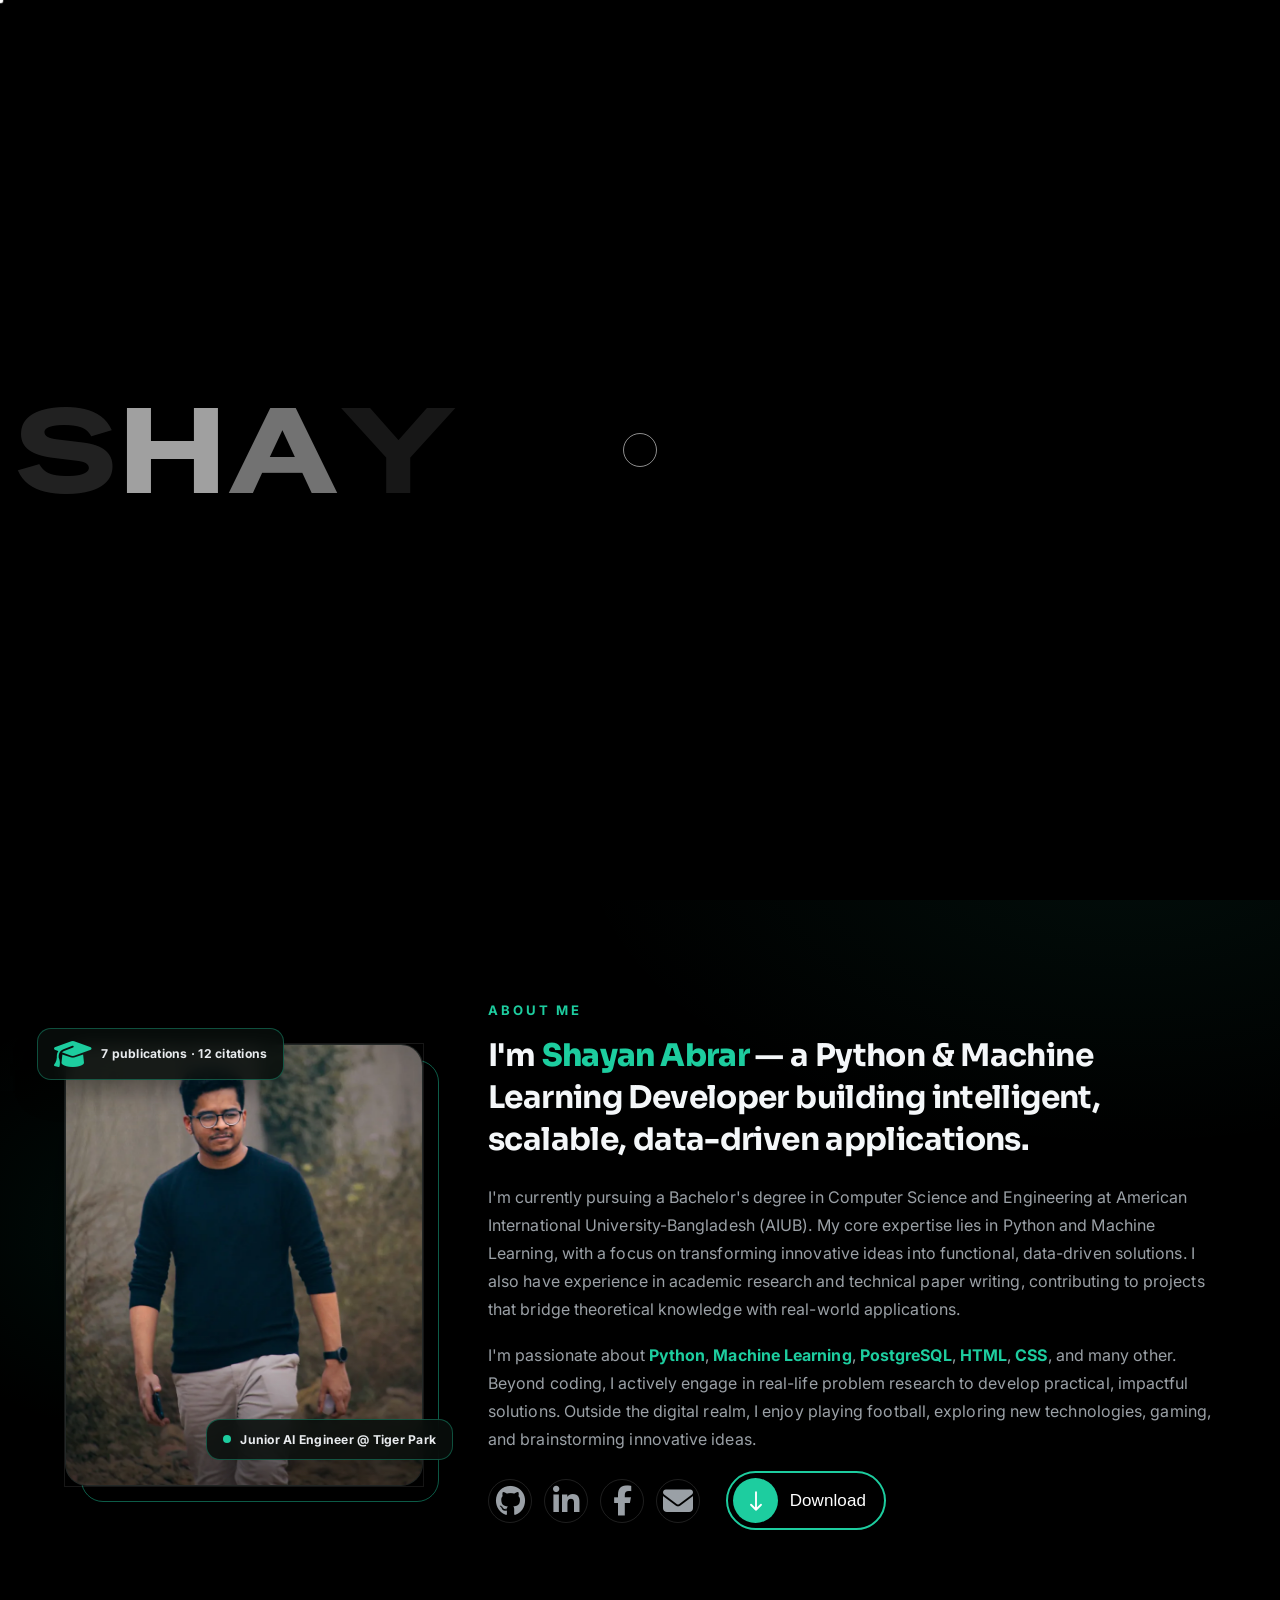
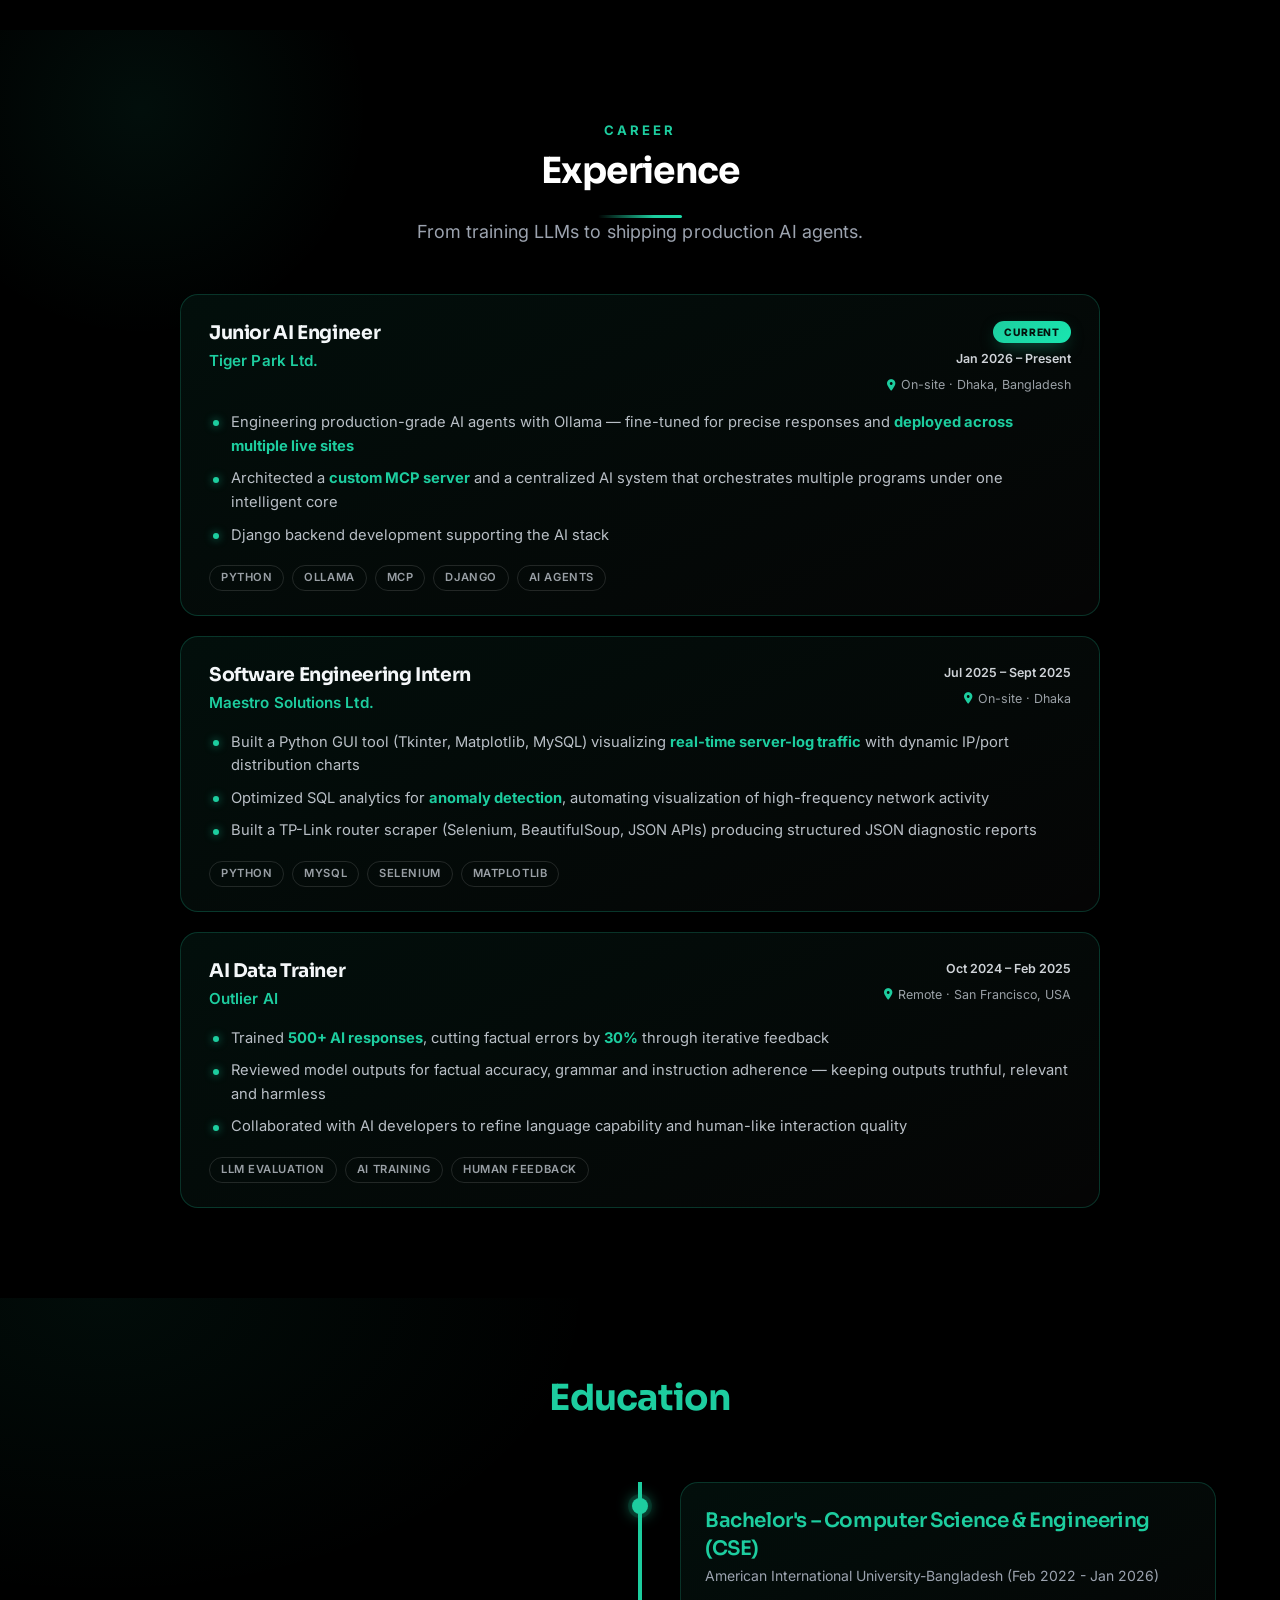
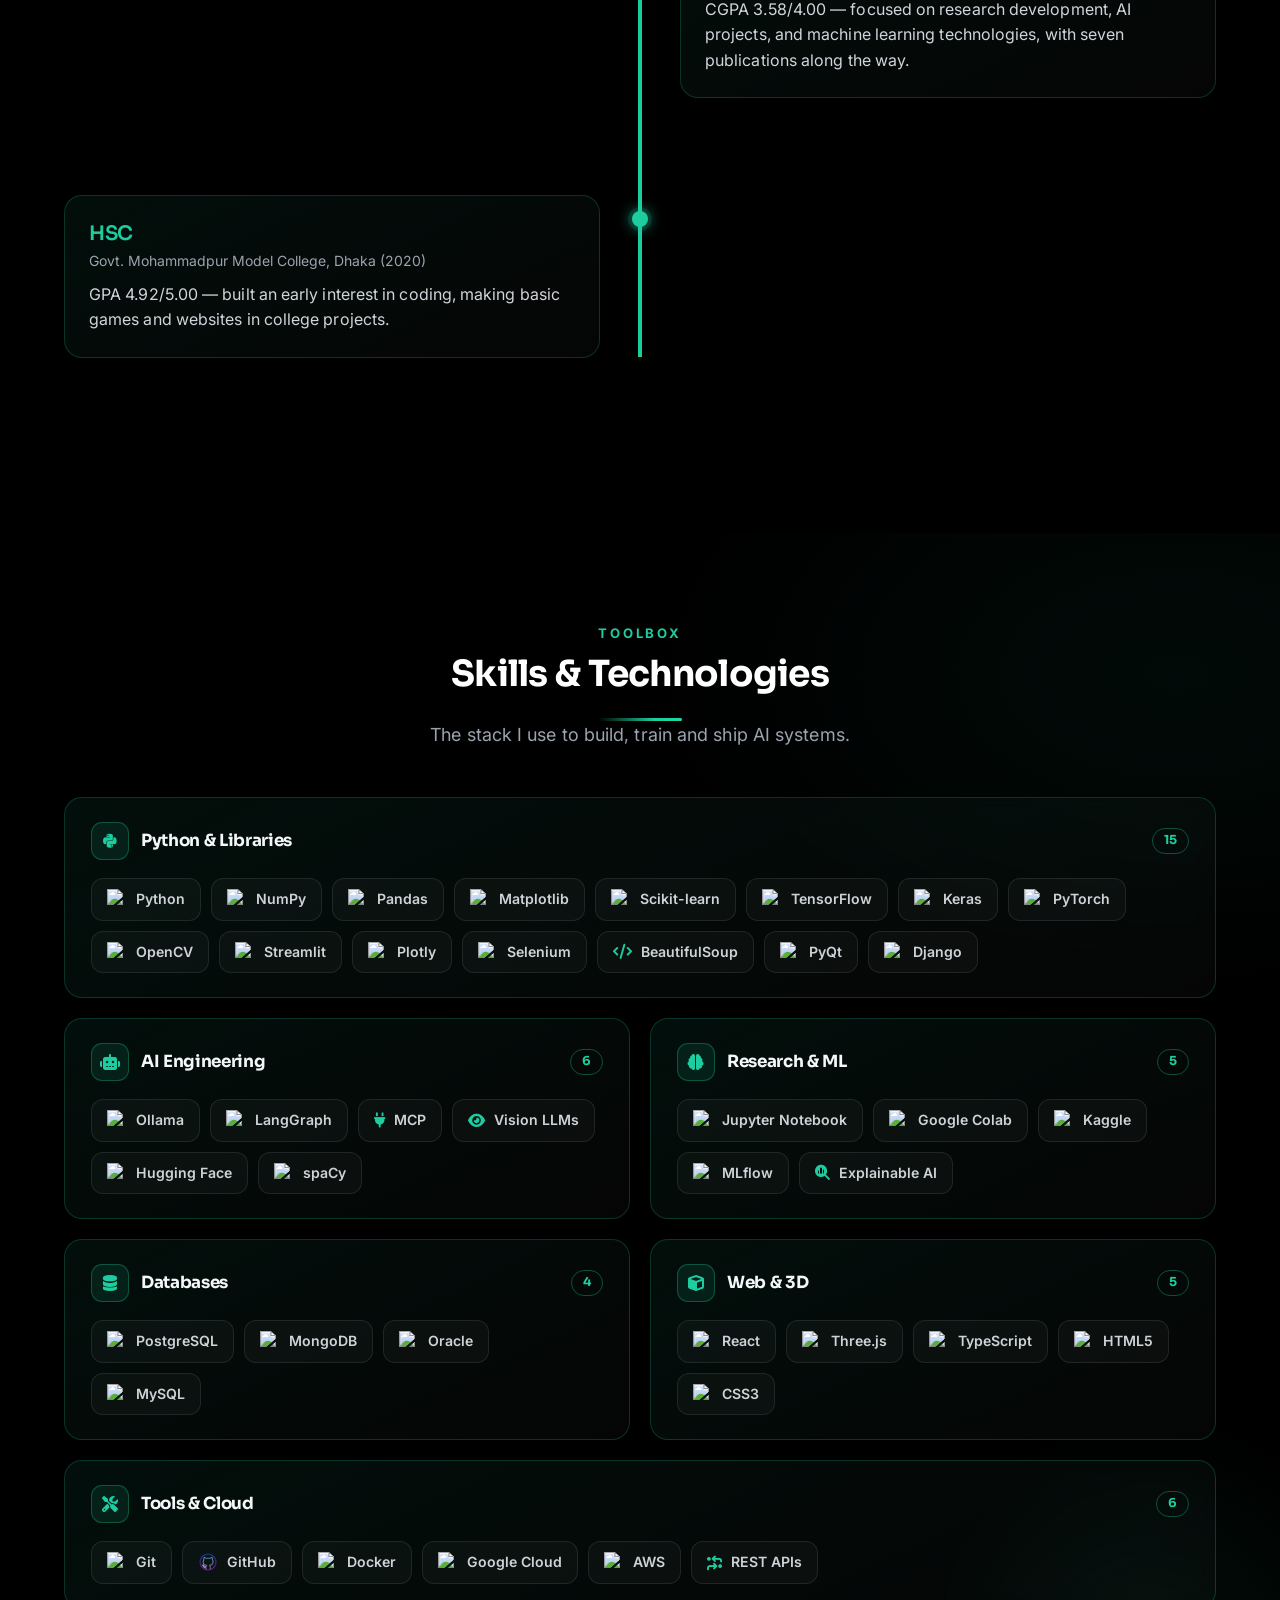
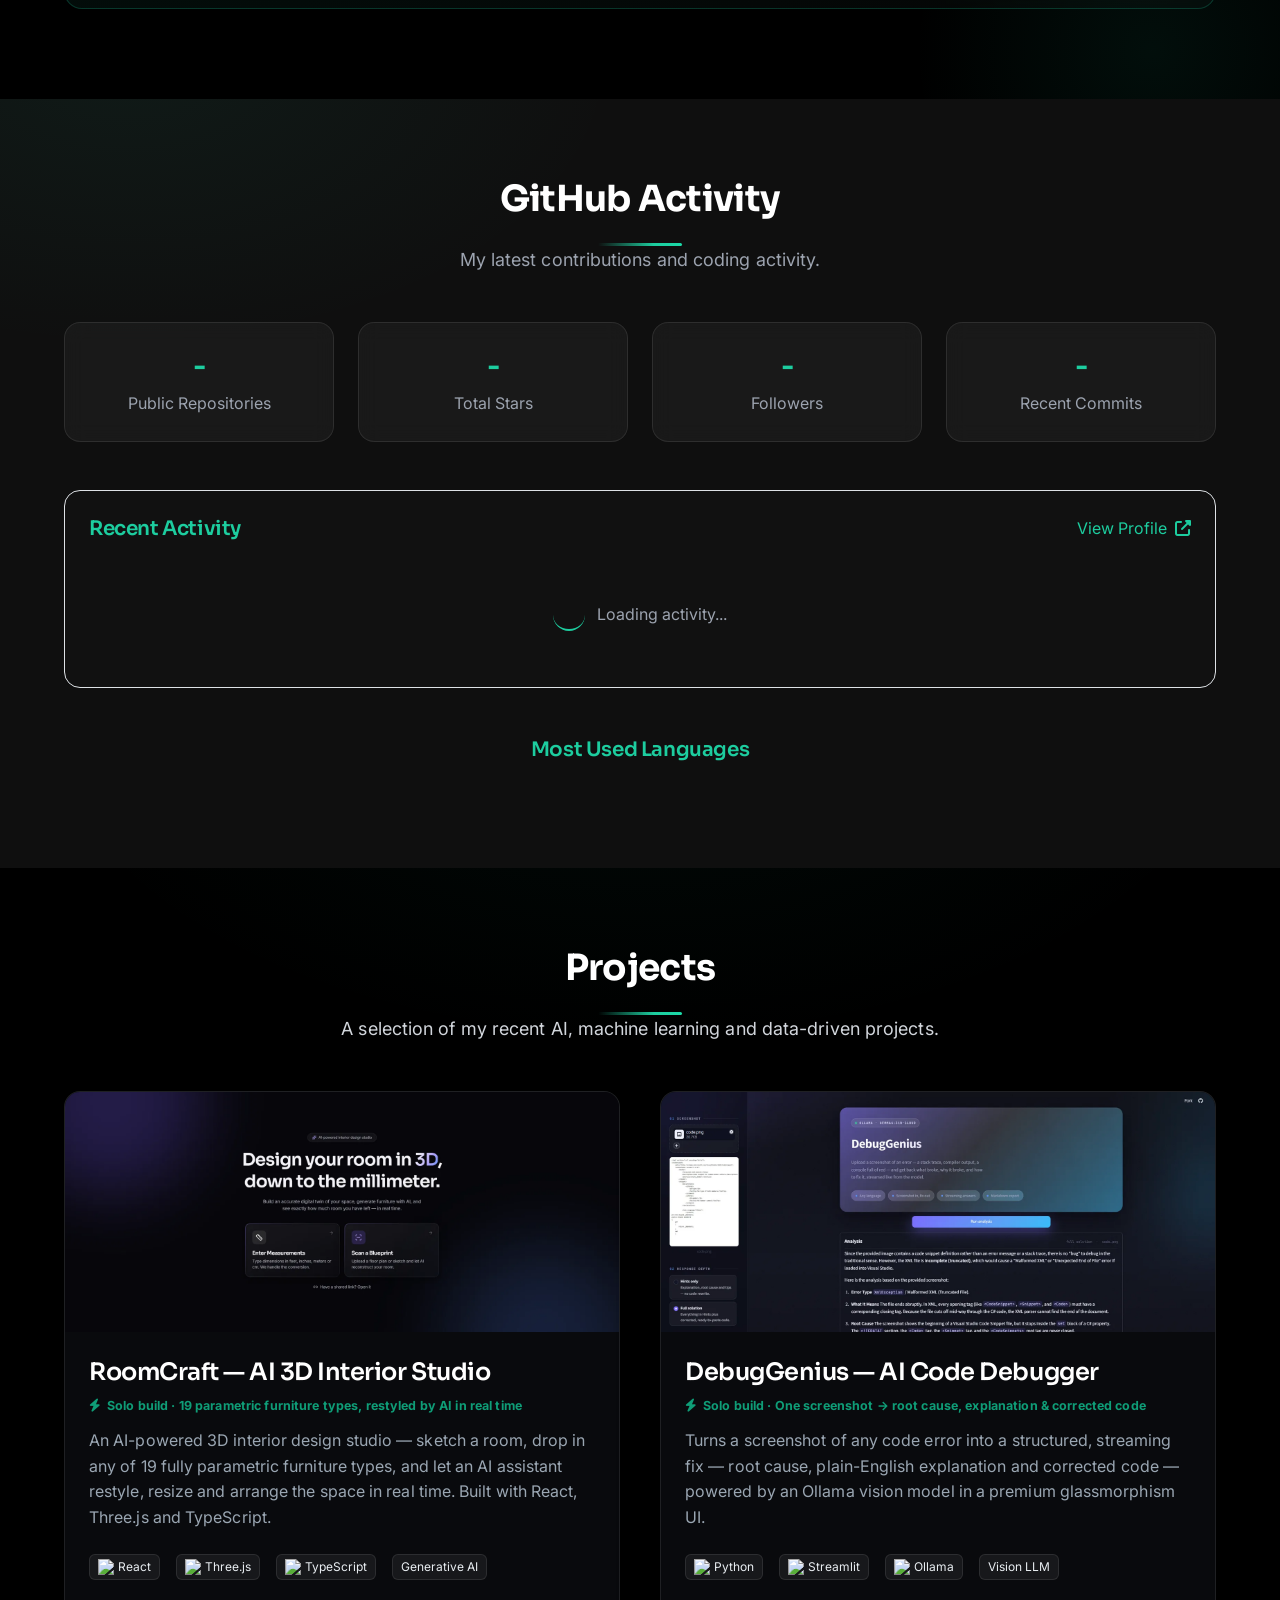
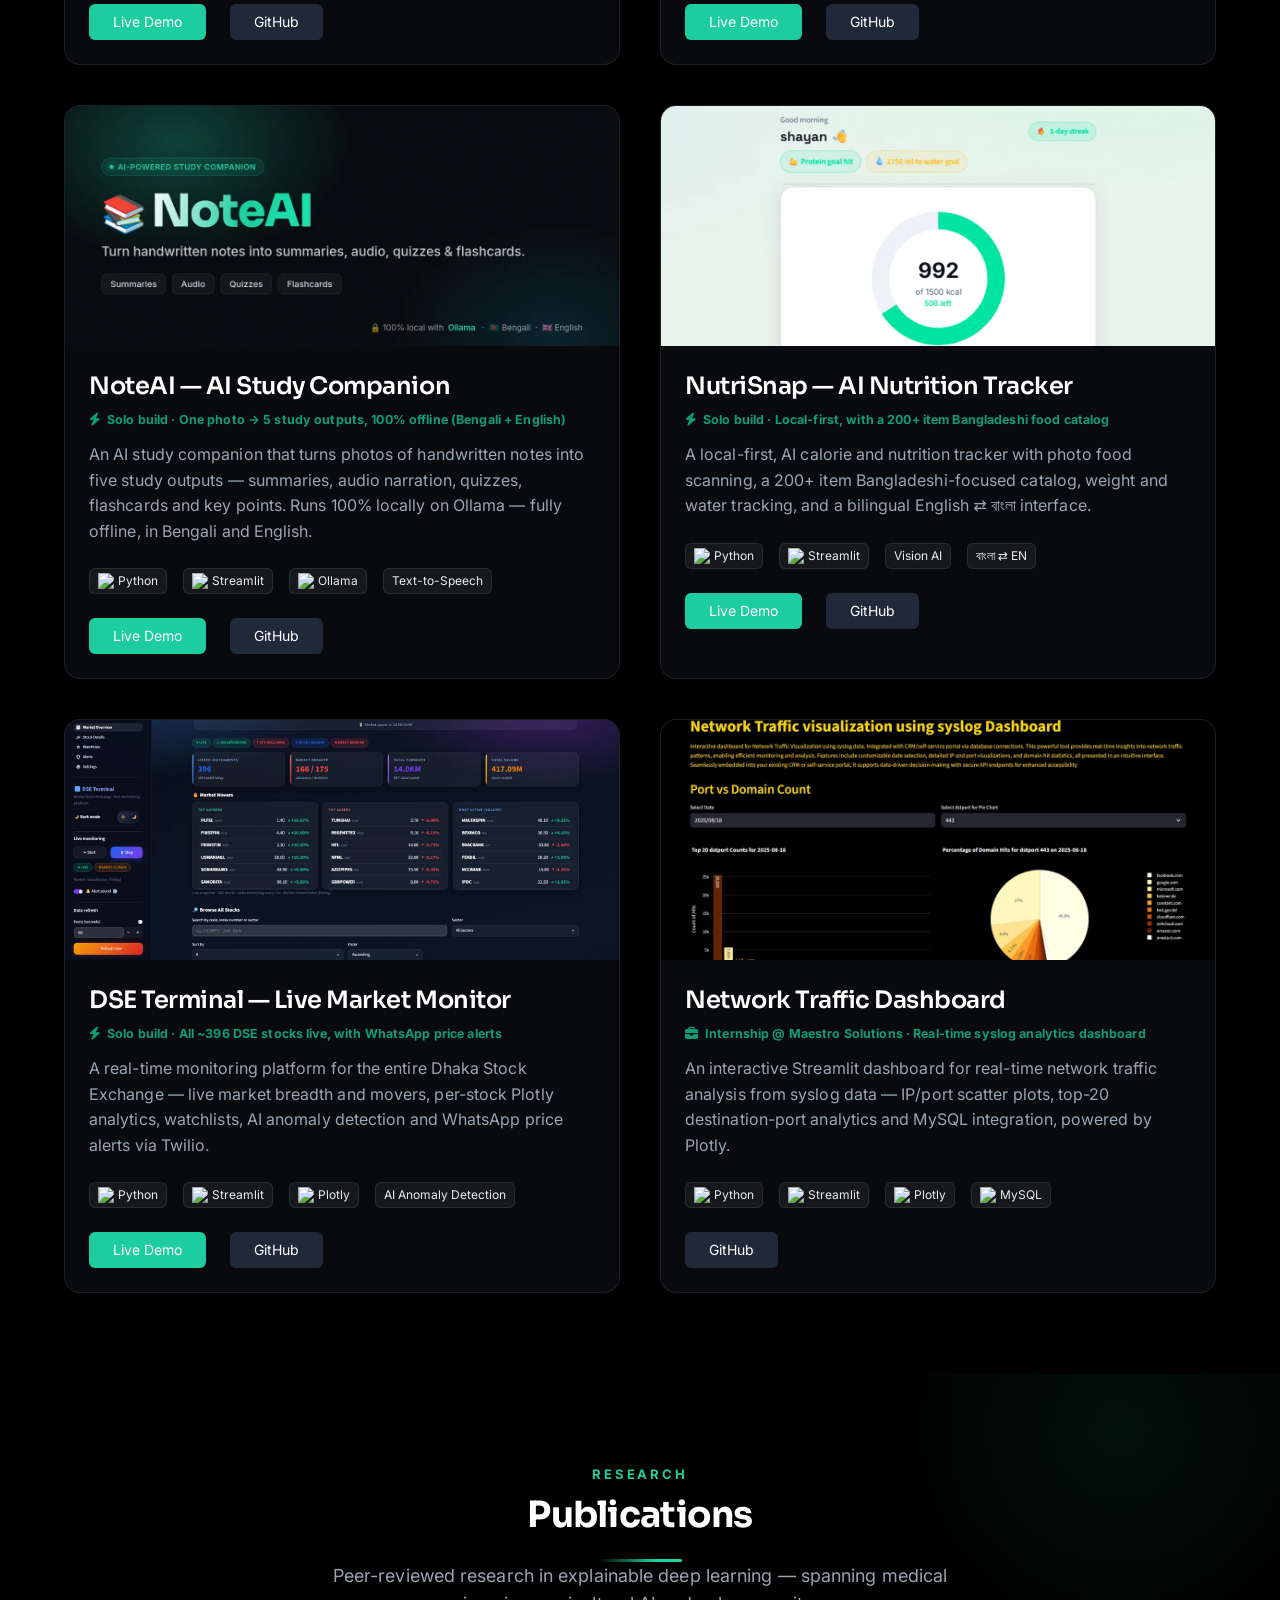
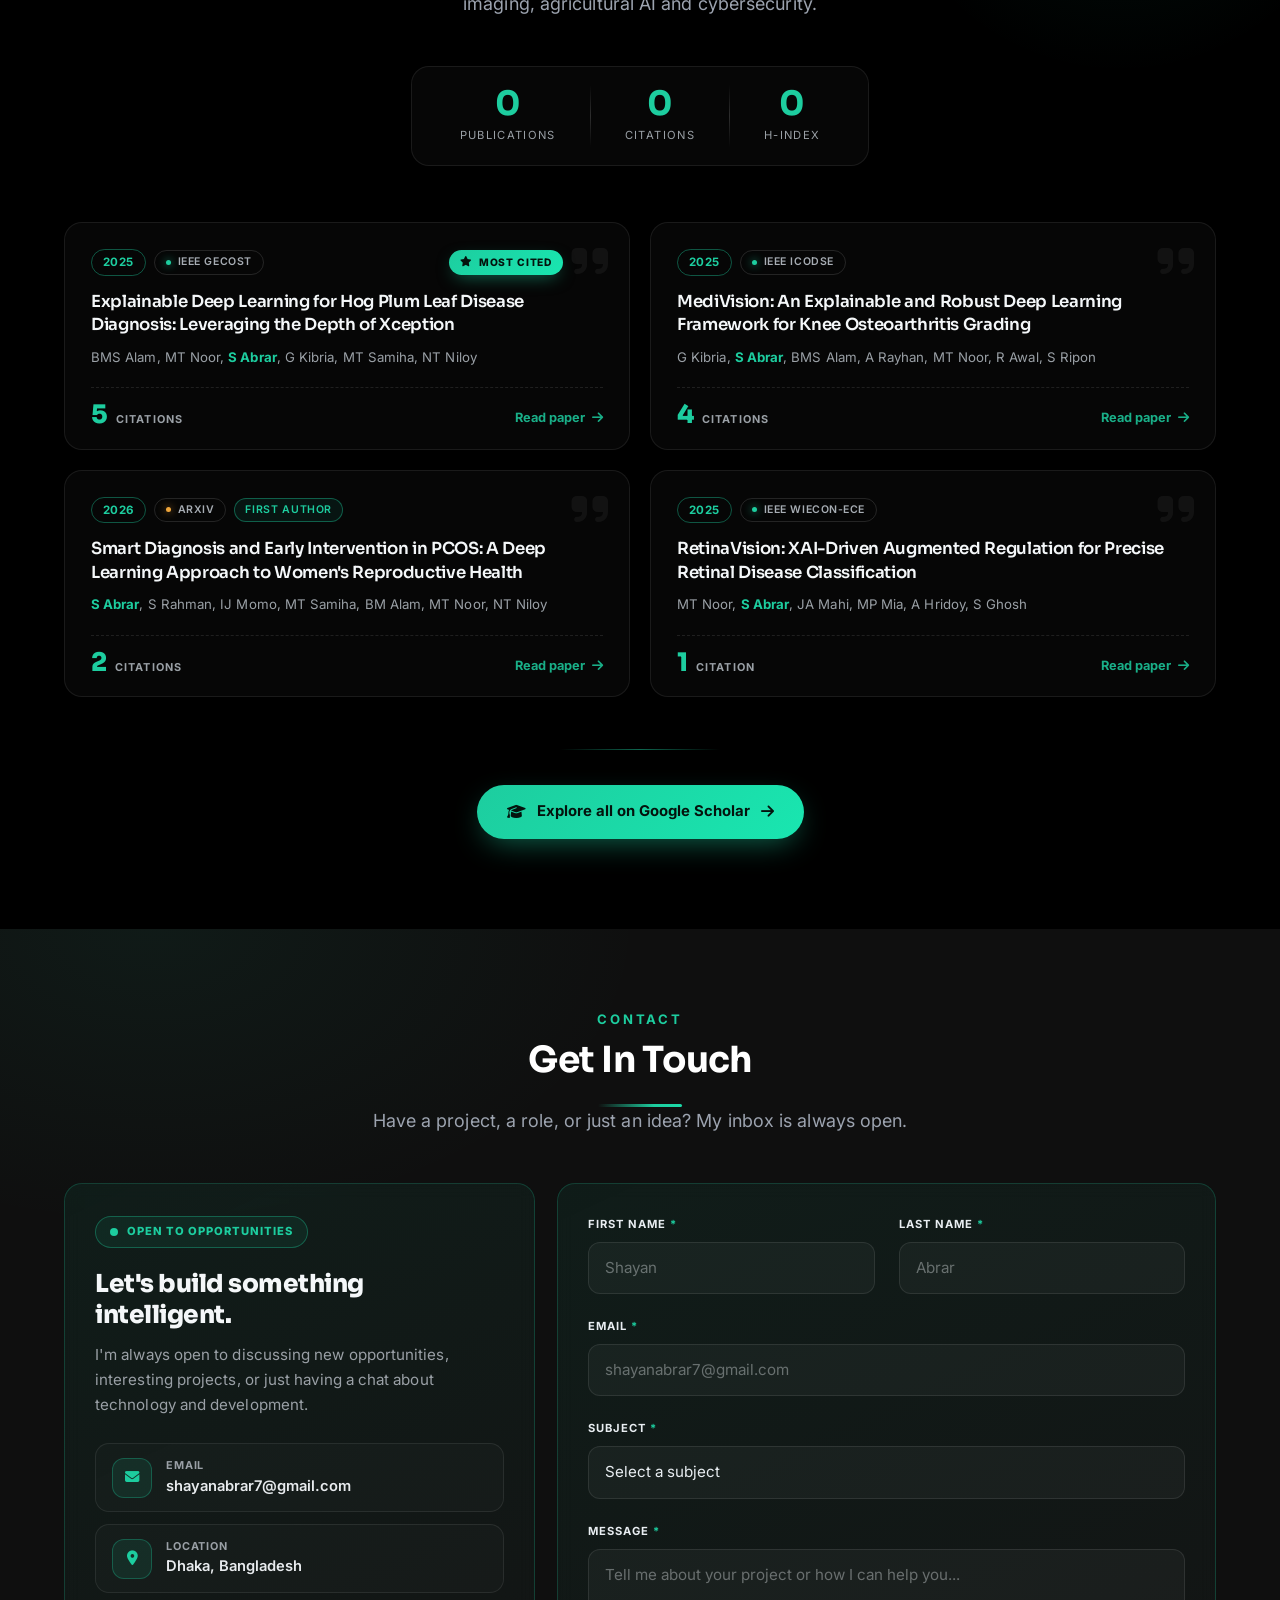
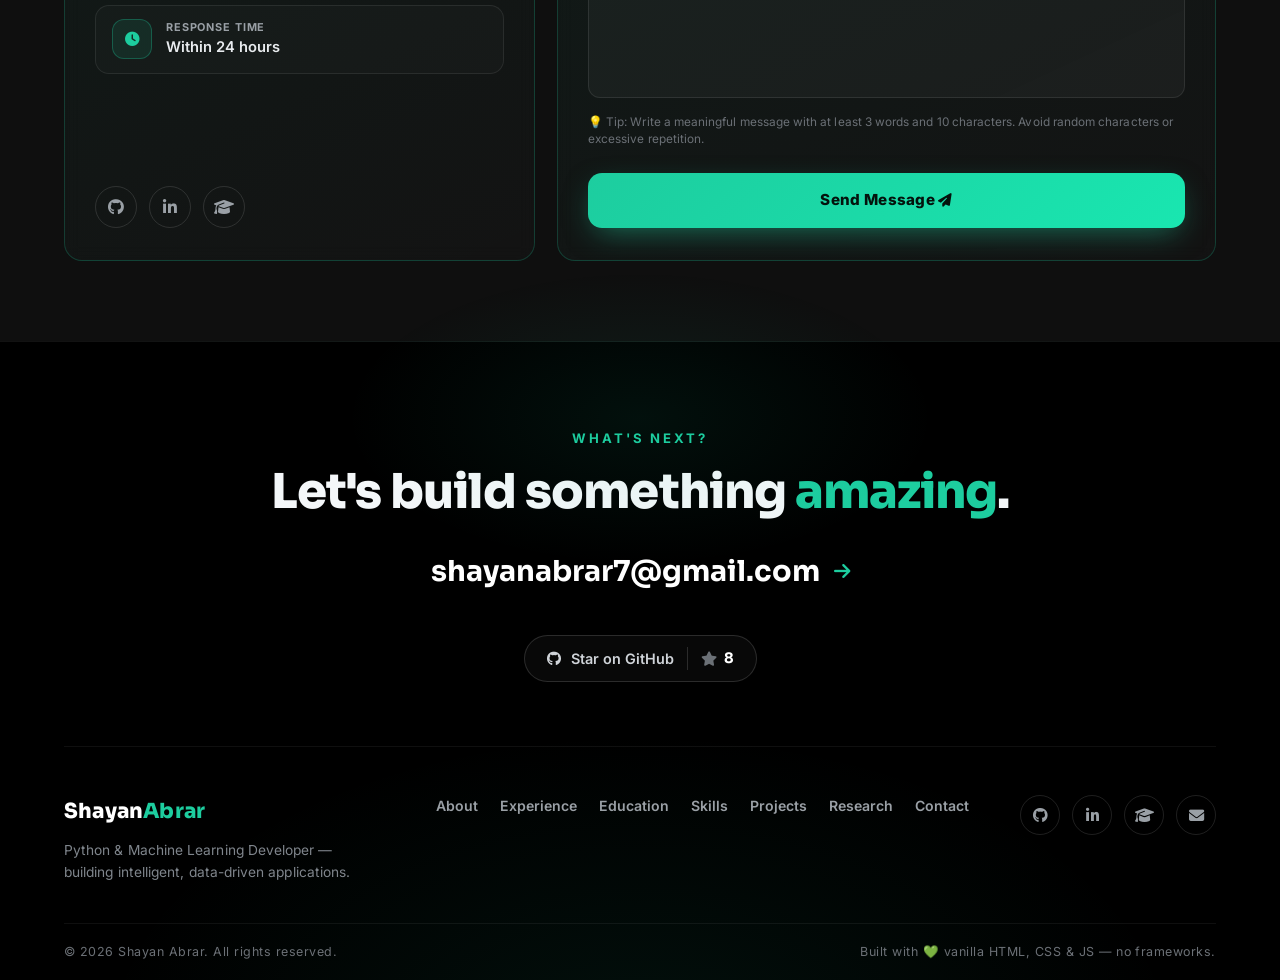
==== index.html @ f695f706 "Add NutriSnap live demo link" ====
<!DOCTYPE html>
<html lang="en">
  <head>
    <meta charset="UTF-8" />
    <meta name="viewport" content="width=device-width, initial-scale=1.0" />
    <title>Shayan Abrar — Python &amp; Machine Learning Developer | AI Engineer</title>
    <meta
      name="description"
      content="Shayan Abrar — Python & Machine Learning Developer and Junior AI Engineer from Dhaka, Bangladesh. I build intelligent, data-driven applications, AI agents and ML solutions. Explore my projects, journey and skills."
    />
    <meta name="author" content="Shayan Abrar" />
    <meta name="theme-color" content="#1DCD9F" />
    <link rel="canonical" href="https://shayan-abrar.vercel.app/" />

    <!-- Open Graph / social preview -->
    <meta property="og:type" content="website" />
    <meta property="og:url" content="https://shayan-abrar.vercel.app/" />
    <meta property="og:site_name" content="Shayan Abrar" />
    <meta property="og:title" content="Shayan Abrar — Python & Machine Learning Developer" />
    <meta
      property="og:description"
      content="Junior AI Engineer building intelligent, data-driven applications, AI agents and ML solutions. Explore my projects, journey and skills."
    />
    <meta property="og:image" content="https://shayan-abrar.vercel.app/assets/preview.png" />
    <meta property="og:image:alt" content="Shayan Abrar — developer portfolio" />

    <!-- Twitter -->
    <meta name="twitter:card" content="summary_large_image" />
    <meta name="twitter:title" content="Shayan Abrar — Python & Machine Learning Developer" />
    <meta
      name="twitter:description"
      content="Junior AI Engineer building intelligent, data-driven applications, AI agents and ML solutions."
    />
    <meta name="twitter:image" content="https://shayan-abrar.vercel.app/assets/preview.png" />

    <!-- Structured data: tells Google this page is about the person Shayan Abrar -->
    <script type="application/ld+json">
    {
      "@context": "https://schema.org",
      "@type": "Person",
      "name": "Shayan Abrar",
      "url": "https://shayan-abrar.vercel.app/",
      "image": "https://shayan-abrar.vercel.app/assets/preview.png",
      "jobTitle": "Python & Machine Learning Developer",
      "description": "Junior AI Engineer building intelligent, data-driven applications, AI agents and ML solutions.",
      "email": "mailto:shayanabrar7@gmail.com",
      "address": {
        "@type": "PostalAddress",
        "addressLocality": "Dhaka",
        "addressCountry": "BD"
      },
      "sameAs": [
        "https://github.com/SHAYAN-ABRAR",
        "https://www.linkedin.com/in/shayan-abrar/"
      ],
      "knowsAbout": ["Python", "Machine Learning", "Artificial Intelligence", "AI Agents", "Data Science"]
    }
    </script>
    <script type="application/ld+json">
    {
      "@context": "https://schema.org",
      "@type": "WebSite",
      "name": "Shayan Abrar",
      "url": "https://shayan-abrar.vercel.app/"
    }
    </script>

    <link
      href="https://cdn.jsdelivr.net/npm/bootstrap@5.3.3/dist/css/bootstrap.min.css"
      rel="stylesheet"
    />
    <!-- Pre-generated Tailwind utilities. Regenerate after adding new utility classes:
         npx tailwindcss@3.4.17 -o tailwind.css --content "index.html,script.js,enhance.js" --minify -->
    <link rel="stylesheet" href="tailwind.css" />
    <link rel="preconnect" href="https://fonts.googleapis.com" />
    <link rel="preconnect" href="https://fonts.gstatic.com" crossorigin />
    <link
      href="https://fonts.googleapis.com/css2?family=Special+Gothic+Expanded+One&family=Inter:wght@300;400;500;600;700&family=Sora:wght@500;600;700;800&display=swap"
      rel="stylesheet"
    />
    <link
      rel="stylesheet"
      href="https://cdn.jsdelivr.net/gh/devicons/devicon@latest/devicon.min.css"
    />
    <link
      rel="stylesheet"
      href="https://cdnjs.cloudflare.com/ajax/libs/font-awesome/6.5.0/css/all.min.css"
    />
    <link rel="icon" href="/favicon.ico" sizes="32x32">
    <link rel="icon" href="assets/favicon-48x48.png" type="image/png" sizes="48x48">
    <link rel="icon" href="assets/android-chrome-512x512.png" type="image/png" sizes="512x512">
    <link rel="apple-touch-icon" href="assets/android-chrome-512x512.png">
    <!-- Local stylesheet loaded last so its overrides win over Bootstrap's !important utilities -->
    <link rel="stylesheet" href="styles.css" />
  </head>
  <body>
    <!-- Site Navigation -->
    <header id="siteNav" class="site-nav">
      <div class="site-nav__inner">
        <a href="#home" class="site-nav__brand" aria-label="Home">Shayan<span>Abrar</span></a>
        <nav class="site-nav__links" id="navLinks" aria-label="Primary">
          <a href="#about" class="site-nav__link">About</a>
          <a href="#experience" class="site-nav__link">Experience</a>
          <a href="#tech-stack" class="site-nav__link">Skills</a>
          <a href="#projects" class="site-nav__link">Projects</a>
          <a href="#research" class="site-nav__link">Research</a>
          <a href="#contact-form" class="site-nav__link">Contact</a>
          <a href="./assets/shayan-abrar-resume.pdf" download class="site-nav__resume site-nav__resume--mobile">Resume</a>
        </nav>
        <div class="site-nav__actions">
          <a href="./assets/shayan-abrar-resume.pdf" download class="site-nav__resume">Resume</a>
          <button class="site-nav__toggle" id="navToggle" aria-label="Toggle menu" aria-expanded="false">
            <span></span><span></span><span></span>
          </button>
        </div>
      </div>
    </header>

    <!-- Scroll Progress Bar -->
<div id="scroll-bar" class="fixed right-6 top-1/2 transform -translate-y-1/2 h-64 w-1.5 bg-gray-700 rounded-full z-50 hidden sm:block">
  <div id="scroll-indicator" class="bg-[#1DCD9F] h-0 w-full rounded-full transition-all duration-300 ease-out shadow-md shadow-[#1DCD9F]"></div>
</div>
    <!-- Loading Animation -->
<div id="loading">
  <div id="hello-greeting" aria-hidden="true">
    <span class="hg-dot"></span>
    <span class="hg-word"></span>
  </div>
  <div class="loading-text" id="name-loader">
    <span data-text="S">S</span>
    <span data-text="H">H</span>
    <span data-text="A">A</span>
    <span data-text="Y">Y</span>
    <span data-text="A">A</span>
    <span data-text="N">N</span>
    <span>&nbsp;</span>
    <span>&nbsp;</span>
    <span data-text="A">A</span>
    <span data-text="B">B</span>
    <span data-text="R">R</span>
    <span data-text="A">A</span>
    <span data-text="R">R</span>
    
  </div>
</div>

    <!-- Hero Section -->
<section id="home" class="position-relative container-fluid min-vh-100 d-flex justify-content-center align-items-center text-white overflow-hidden" style="background-color: #000000">
  <!-- Hero Particle Background -->
  <div id="particles-hero" class="position-absolute w-100 h-100 top-0 start-0" style="z-index: 0"></div>

  <!-- Hero Content -->
  <div class="container text-center position-relative" style="z-index: 1">
    <h1 class="display-4 fw-bold">
      <span class="text-white me-2">Hi, I'm</span>
      <button class="button" data-text="Shayan Abrar">
        <span class="actual-text">&nbsp;Shayan Abrar&nbsp;</span>
        <span aria-hidden="true" class="hover-text">SHAYANABRAR</span>
      </button>
    </h1>
    <p class="lead text-light mt-3">
      A Machine Learning enthusiast on a mission to turn data into decisions with Python-powered solutions.
    </p>
    <a href="#projects" class="shadow__btn mt-4">View Projects</a>
  </div>
</section>

    <!-- About Me Section -->
<section id="about" class="about-section">
  <div class="max-w-6xl mx-auto">
    <div class="about-grid">

      <!-- Portrait -->
      <div class="about-visual" id="about-img">
        <div class="about-photo">
          <img src="./assets/shayan-img.webp" alt="Shayan Abrar" loading="lazy" decoding="async" />
        </div>
        <div class="about-badge about-badge--pubs">
          <i class="fas fa-graduation-cap"></i> 7 publications · 12 citations
        </div>
        <div class="about-badge about-badge--role">
          <span class="about-badge__dot"></span> Junior AI Engineer @ Tiger Park
        </div>
      </div>

      <!-- Text Content -->
      <div class="about-content" id="about-text">
        <p class="research-eyebrow">About Me</p>
        <h2 class="about-headline">
          I'm <span>Shayan Abrar</span> — a Python &amp; Machine Learning Developer building intelligent, scalable, data-driven applications.
        </h2>

        <p class="about-para">
          I'm currently pursuing a Bachelor's degree in Computer Science and Engineering at American International University-Bangladesh (AIUB). My core expertise lies in Python and Machine Learning, with a focus on transforming innovative ideas into functional, data-driven solutions. I also have experience in academic research and technical paper writing, contributing to projects that bridge theoretical knowledge with real-world applications.
        </p>

        <p class="about-para">
          I'm passionate about <span class="about-hl">Python</span>, <span class="about-hl">Machine Learning</span>, <span class="about-hl">PostgreSQL</span>, <span class="about-hl">HTML</span>, <span class="about-hl">CSS</span>, and many other. Beyond coding, I actively engage in real-life problem research to develop practical, impactful solutions. Outside the digital realm, I enjoy playing football, exploring new technologies, gaming, and brainstorming innovative ideas.
        </p>

        <div class="about-actions">
          <div class="about-socials">
            <a href="https://github.com/SHAYAN-ABRAR" target="_blank" rel="noopener" aria-label="GitHub"><i class="fab fa-github"></i></a>
            <a href="https://www.linkedin.com/in/shayan-abrar/" target="_blank" rel="noopener" aria-label="LinkedIn"><i class="fab fa-linkedin-in"></i></a>
            <a href="https://www.facebook.com/share/1C8zi1grCU/" target="_blank" rel="noopener" aria-label="Facebook"><i class="fab fa-facebook-f"></i></a>
            <a href="mailto:shayanabrar7@gmail.com" aria-label="Email"><i class="fas fa-envelope"></i></a>
          </div>

          <!-- Download Resume Button -->
          <a
            href="./assets/shayan-abrar-resume.pdf"
            download
          >
            <div class="download-container">
              <label class="download-label">
                <input type="checkbox" class="download-input" />
                <span class="download-circle"
                  ><svg
                    class="download-icon"
                    aria-hidden="true"
                    xmlns="http://www.w3.org/2000/svg"
                    fill="none"
                    viewBox="0 0 24 24"
                  >
                    <path
                      stroke="currentColor"
                      stroke-linecap="round"
                      stroke-linejoin="round"
                      stroke-width="1.5"
                      d="M12 19V5m0 14-4-4m4 4 4-4"
                    ></path>
                  </svg>
                  <div class="download-square"></div>
                </span>
                <p class="download-title">Download</p>
                <p class="download-title">Open</p>
              </label>
            </div>
          </a>
        </div>
      </div>

    </div>
  </div>
</section>
<!-- EXPERIENCE SECTION -->
<section id="experience" class="xp-section">
  <div class="max-w-6xl mx-auto">
    <div class="text-center mb-12">
      <p class="research-eyebrow">Career</p>
      <h2 class="text-4xl font-bold mb-4">Experience</h2>
      <p class="text-gray-400 text-lg research-intro">
        From training LLMs to shipping production AI agents.
      </p>
    </div>

    <div class="xp-list">

      <article class="xp-card journey-card">
        <header class="xp-card__head">
          <div>
            <h3 class="xp-role">Junior AI Engineer</h3>
            <p class="xp-company">Tiger Park Ltd.</p>
          </div>
          <div class="xp-meta">
            <span class="xp-badge">Current</span>
            <span class="xp-dates">Jan 2026 – Present</span>
            <span class="xp-loc"><i class="fas fa-location-dot"></i> On-site · Dhaka, Bangladesh</span>
          </div>
        </header>
        <ul class="xp-points">
          <li>Engineering production-grade AI agents with Ollama — fine-tuned for precise responses and <span class="xp-num">deployed across multiple live sites</span></li>
          <li>Architected a <span class="xp-num">custom MCP server</span> and a centralized AI system that orchestrates multiple programs under one intelligent core</li>
          <li>Django backend development supporting the AI stack</li>
        </ul>
        <div class="xp-tags">
          <span>Python</span><span>Ollama</span><span>MCP</span><span>Django</span><span>AI Agents</span>
        </div>
      </article>

      <article class="xp-card journey-card">
        <header class="xp-card__head">
          <div>
            <h3 class="xp-role">Software Engineering Intern</h3>
            <p class="xp-company">Maestro Solutions Ltd.</p>
          </div>
          <div class="xp-meta">
            <span class="xp-dates">Jul 2025 – Sept 2025</span>
            <span class="xp-loc"><i class="fas fa-location-dot"></i> On-site · Dhaka</span>
          </div>
        </header>
        <ul class="xp-points">
          <li>Built a Python GUI tool (Tkinter, Matplotlib, MySQL) visualizing <span class="xp-num">real-time server-log traffic</span> with dynamic IP/port distribution charts</li>
          <li>Optimized SQL analytics for <span class="xp-num">anomaly detection</span>, automating visualization of high-frequency network activity</li>
          <li>Built a TP-Link router scraper (Selenium, BeautifulSoup, JSON APIs) producing structured JSON diagnostic reports</li>
        </ul>
        <div class="xp-tags">
          <span>Python</span><span>MySQL</span><span>Selenium</span><span>Matplotlib</span>
        </div>
      </article>

      <article class="xp-card journey-card">
        <header class="xp-card__head">
          <div>
            <h3 class="xp-role">AI Data Trainer</h3>
            <p class="xp-company">Outlier AI</p>
          </div>
          <div class="xp-meta">
            <span class="xp-dates">Oct 2024 – Feb 2025</span>
            <span class="xp-loc"><i class="fas fa-location-dot"></i> Remote · San Francisco, USA</span>
          </div>
        </header>
        <ul class="xp-points">
          <li>Trained <span class="xp-num">500+ AI responses</span>, cutting factual errors by <span class="xp-num">30%</span> through iterative feedback</li>
          <li>Reviewed model outputs for factual accuracy, grammar and instruction adherence — keeping outputs truthful, relevant and harmless</li>
          <li>Collaborated with AI developers to refine language capability and human-like interaction quality</li>
        </ul>
        <div class="xp-tags">
          <span>LLM Evaluation</span><span>AI Training</span><span>Human Feedback</span>
        </div>
      </article>

    </div>
  </div>
</section>

<!-- EDUCATION SECTION -->
<section id="journey" class="bg-black text-white py-20 px-6">
  <div class="max-w-6xl mx-auto">
    <h2 class="text-4xl font-bold mb-16 text-center text-[#1DCD9F]">Education</h2>

    <div class="relative">
      <!-- Vertical Line -->
      <div class="hidden md:block absolute left-1/2 transform -translate-x-1/2 h-full w-1 bg-[#1DCD9F]"></div>

      <!-- Timeline Card 3 - Right -->
      <div class="relative mb-16 md:mb-24 md:flex justify-end">
        <div class="hidden md:block absolute w-4 h-4 bg-[#1DCD9F] rounded-full left-1/2 transform -translate-x-1/2 top-4 z-10"></div>
        <div class="md:w-1/2"></div>
        <div class="md:w-1/2 md:pl-10">
          <div class="bg-[#111] p-6 rounded-2xl border border-[#1DCD9F] shadow-lg journey-card">
            <h3 class="text-xl font-semibold text-[#1DCD9F]">Bachelor's – Computer Science & Engineering (CSE)</h3>
            <span class="text-sm text-gray-400">American International University-Bangladesh (Feb 2022 - Jan 2026)</span>
            <p class="mt-2 text-gray-300">CGPA 3.58/4.00 — focused on research development, AI projects, and machine learning technologies, with seven publications along the way.</p>
          </div>
        </div>
      </div>

      <!-- Timeline Card 4 - Left -->
      <div class="relative mb-16 md:mb-24 md:flex justify-start">
        <div class="hidden md:block absolute w-4 h-4 bg-[#1DCD9F] rounded-full left-1/2 transform -translate-x-1/2 top-4 z-10"></div>
        <div class="md:w-1/2 md:pr-10">
          <div class="bg-[#111] p-6 rounded-2xl border border-[#1DCD9F] shadow-lg journey-card">
            <h3 class="text-xl font-semibold text-[#1DCD9F]">HSC</h3>
            <span class="text-sm text-gray-400">Govt. Mohammadpur Model College, Dhaka (2020)</span>
            <p class="mt-2 text-gray-300">GPA 4.92/5.00 — built an early interest in coding, making basic games and websites in college projects.</p>
          </div>
        </div>
        <div class="md:w-1/2"></div>
      </div>
    </div>
  </div>
</section>

<!-- TECH STACK SECTION -->
<section id="tech-stack" class="skills-section">
  <div class="max-w-6xl mx-auto">
    <div class="text-center mb-12">
      <p class="research-eyebrow">Toolbox</p>
      <h2 class="text-4xl font-bold mb-4">Skills &amp; Technologies</h2>
      <p class="text-gray-400 text-lg research-intro">
        The stack I use to build, train and ship AI systems.
      </p>
    </div>

    <div class="skills-grid">

      <div class="skill-cat journey-card skill-cat--wide">
        <div class="skill-cat__head">
          <span class="skill-cat__icon"><i class="fab fa-python"></i></span>
          <h3 class="skill-cat__title">Python &amp; Libraries</h3>
          <span class="skill-cat__count">15</span>
        </div>
        <div class="skill-chips">
          <span class="skill-chip"><img src="https://cdn.jsdelivr.net/gh/devicons/devicon/icons/python/python-original.svg" alt="Python" loading="lazy" /> Python</span>
          <span class="skill-chip"><img src="https://cdn.jsdelivr.net/gh/devicons/devicon/icons/numpy/numpy-original.svg" alt="NumPy" loading="lazy" /> NumPy</span>
          <span class="skill-chip"><img src="https://cdn.jsdelivr.net/gh/devicons/devicon/icons/pandas/pandas-original.svg" alt="Pandas" loading="lazy" /> Pandas</span>
          <span class="skill-chip"><img src="https://cdn.jsdelivr.net/gh/devicons/devicon/icons/matplotlib/matplotlib-original.svg" alt="Matplotlib" loading="lazy" /> Matplotlib</span>
          <span class="skill-chip"><img src="https://cdn.jsdelivr.net/gh/devicons/devicon/icons/scikitlearn/scikitlearn-original.svg" alt="Scikit-learn" loading="lazy" /> Scikit-learn</span>
          <span class="skill-chip"><img src="https://cdn.jsdelivr.net/gh/devicons/devicon/icons/tensorflow/tensorflow-original.svg" alt="TensorFlow" loading="lazy" /> TensorFlow</span>
          <span class="skill-chip"><img src="https://cdn.jsdelivr.net/gh/devicons/devicon/icons/keras/keras-original.svg" alt="Keras" loading="lazy" /> Keras</span>
          <span class="skill-chip"><img src="https://cdn.jsdelivr.net/gh/devicons/devicon/icons/pytorch/pytorch-original.svg" alt="PyTorch" loading="lazy" /> PyTorch</span>
          <span class="skill-chip"><img src="https://cdn.jsdelivr.net/gh/devicons/devicon/icons/opencv/opencv-original.svg" alt="OpenCV" loading="lazy" /> OpenCV</span>
          <span class="skill-chip"><img src="https://cdn.jsdelivr.net/gh/devicons/devicon/icons/streamlit/streamlit-original.svg" alt="Streamlit" loading="lazy" /> Streamlit</span>
          <span class="skill-chip"><img src="https://cdn.jsdelivr.net/gh/devicons/devicon/icons/plotly/plotly-original.svg" alt="Plotly" loading="lazy" /> Plotly</span>
          <span class="skill-chip"><img src="https://cdn.jsdelivr.net/gh/devicons/devicon/icons/selenium/selenium-original.svg" alt="Selenium" loading="lazy" /> Selenium</span>
          <span class="skill-chip"><i class="fas fa-code"></i> BeautifulSoup</span>
          <span class="skill-chip"><img src="https://cdn.jsdelivr.net/gh/devicons/devicon/icons/qt/qt-original.svg" alt="PyQt" loading="lazy" /> PyQt</span>
          <span class="skill-chip"><img src="https://img.icons8.com/?size=100&amp;id=IuuVVwsdTi2v&amp;format=png&amp;color=000000" alt="Django" loading="lazy" /> Django</span>
        </div>
      </div>

      <div class="skill-cat journey-card">
        <div class="skill-cat__head">
          <span class="skill-cat__icon"><i class="fas fa-robot"></i></span>
          <h3 class="skill-cat__title">AI Engineering</h3>
          <span class="skill-cat__count">6</span>
        </div>
        <div class="skill-chips">
          <span class="skill-chip"><img src="https://cdn.simpleicons.org/ollama/ffffff" alt="Ollama" loading="lazy" /> Ollama</span>
          <span class="skill-chip"><img src="https://cdn.simpleicons.org/langchain/ffffff" alt="LangGraph" loading="lazy" /> LangGraph</span>
          <span class="skill-chip"><i class="fas fa-plug"></i> MCP</span>
          <span class="skill-chip"><i class="fas fa-eye"></i> Vision LLMs</span>
          <span class="skill-chip"><img src="https://cdn.simpleicons.org/huggingface" alt="Hugging Face" loading="lazy" /> Hugging Face</span>
          <span class="skill-chip"><img src="https://cdn.simpleicons.org/spacy" alt="spaCy" loading="lazy" /> spaCy</span>
        </div>
      </div>

      <div class="skill-cat journey-card">
        <div class="skill-cat__head">
          <span class="skill-cat__icon"><i class="fas fa-brain"></i></span>
          <h3 class="skill-cat__title">Research &amp; ML</h3>
          <span class="skill-cat__count">5</span>
        </div>
        <div class="skill-chips">
          <span class="skill-chip"><img src="https://cdn.jsdelivr.net/gh/devicons/devicon/icons/jupyter/jupyter-original.svg" alt="Jupyter Notebook" loading="lazy" /> Jupyter Notebook</span>
          <span class="skill-chip"><img src="https://cdn.jsdelivr.net/gh/devicons/devicon/icons/google/google-original.svg" alt="Google Colab" loading="lazy" /> Google Colab</span>
          <span class="skill-chip"><img src="https://img.icons8.com/?size=100&amp;id=Omk4fWoSmCHm&amp;format=png&amp;color=000000" alt="Kaggle" loading="lazy" /> Kaggle</span>
          <span class="skill-chip"><img src="https://cdn.brandfetch.io/idS8GMP5c8/theme/dark/logo.svg?c=1bxid64Mup7aczewSAYMX&amp;t=1742926327412" alt="MLflow" loading="lazy" /> MLflow</span>
          <span class="skill-chip"><i class="fas fa-magnifying-glass-chart"></i> Explainable AI</span>
        </div>
      </div>

      <div class="skill-cat journey-card">
        <div class="skill-cat__head">
          <span class="skill-cat__icon"><i class="fas fa-database"></i></span>
          <h3 class="skill-cat__title">Databases</h3>
          <span class="skill-cat__count">4</span>
        </div>
        <div class="skill-chips">
          <span class="skill-chip"><img src="https://cdn.jsdelivr.net/gh/devicons/devicon/icons/postgresql/postgresql-original.svg" alt="PostgreSQL" loading="lazy" /> PostgreSQL</span>
          <span class="skill-chip"><img src="https://cdn.jsdelivr.net/gh/devicons/devicon/icons/mongodb/mongodb-original.svg" alt="MongoDB" loading="lazy" /> MongoDB</span>
          <span class="skill-chip"><img src="https://cdn.jsdelivr.net/gh/devicons/devicon/icons/oracle/oracle-original.svg" alt="Oracle" loading="lazy" /> Oracle</span>
          <span class="skill-chip"><img src="https://cdn.jsdelivr.net/gh/devicons/devicon/icons/mysql/mysql-original.svg" alt="MySQL" loading="lazy" /> MySQL</span>
        </div>
      </div>

      <div class="skill-cat journey-card">
        <div class="skill-cat__head">
          <span class="skill-cat__icon"><i class="fas fa-cube"></i></span>
          <h3 class="skill-cat__title">Web &amp; 3D</h3>
          <span class="skill-cat__count">5</span>
        </div>
        <div class="skill-chips">
          <span class="skill-chip"><img src="https://cdn.jsdelivr.net/gh/devicons/devicon/icons/react/react-original.svg" alt="React" loading="lazy" /> React</span>
          <span class="skill-chip"><img src="https://cdn.simpleicons.org/threedotjs/ffffff" alt="Three.js" loading="lazy" /> Three.js</span>
          <span class="skill-chip"><img src="https://cdn.jsdelivr.net/gh/devicons/devicon/icons/typescript/typescript-original.svg" alt="TypeScript" loading="lazy" /> TypeScript</span>
          <span class="skill-chip"><img src="https://cdn.jsdelivr.net/gh/devicons/devicon/icons/html5/html5-original.svg" alt="HTML5" loading="lazy" /> HTML5</span>
          <span class="skill-chip"><img src="https://cdn.jsdelivr.net/gh/devicons/devicon/icons/css3/css3-original.svg" alt="CSS3" loading="lazy" /> CSS3</span>
        </div>
      </div>

      <div class="skill-cat journey-card skill-cat--wide">
        <div class="skill-cat__head">
          <span class="skill-cat__icon"><i class="fas fa-screwdriver-wrench"></i></span>
          <h3 class="skill-cat__title">Tools &amp; Cloud</h3>
          <span class="skill-cat__count">6</span>
        </div>
        <div class="skill-chips">
          <span class="skill-chip"><img src="https://cdn.jsdelivr.net/gh/devicons/devicon/icons/git/git-original.svg" alt="Git" loading="lazy" /> Git</span>
          <span class="skill-chip"><img src="./assets/github-logo.png" alt="GitHub" loading="lazy" /> GitHub</span>
          <span class="skill-chip"><img src="https://cdn.jsdelivr.net/gh/devicons/devicon/icons/docker/docker-original.svg" alt="Docker" loading="lazy" /> Docker</span>
          <span class="skill-chip"><img src="https://cdn.jsdelivr.net/gh/devicons/devicon/icons/googlecloud/googlecloud-original.svg" alt="Google Cloud" loading="lazy" /> Google Cloud</span>
          <span class="skill-chip"><img src="https://cdn.jsdelivr.net/gh/devicons/devicon@latest/icons/amazonwebservices/amazonwebservices-original-wordmark.svg" alt="AWS" loading="lazy" /> AWS</span>
          <span class="skill-chip"><i class="fas fa-arrows-turn-to-dots"></i> REST APIs</span>
        </div>
      </div>

    </div>
  </div>
</section>

<!-- GITHUB ACTIVITY SECTION -->
<section id="github-activity" class="bg-[#0f0f0f] text-white py-20 px-6">
  <div class="max-w-6xl mx-auto">
    <div class="text-center mb-12">
      <h2 class="text-4xl font-bold mb-4">GitHub Activity</h2>
      <p class="text-gray-400 text-lg">My latest contributions and coding activity.</p>
    </div>

    <div class="grid md:grid-cols-2 lg:grid-cols-4 gap-6 mb-12">
      <!-- GitHub Stats Cards -->
      <div class="github-stat-card bg-[#111] p-6 rounded-2xl text-center border border-gray-800 hover:border-[#1DCD9F] transition-all duration-300">
        <div class="text-3xl font-bold text-[#1DCD9F] mb-2" id="githubRepos">-</div>
        <div class="text-gray-400">Public Repositories</div>
      </div>
      
      <div class="github-stat-card bg-[#111] p-6 rounded-2xl text-center border border-gray-800 hover:border-[#1DCD9F] transition-all duration-300">
        <div class="text-3xl font-bold text-[#1DCD9F] mb-2" id="githubStars">-</div>
        <div class="text-gray-400">Total Stars</div>
      </div>
      
      <div class="github-stat-card bg-[#111] p-6 rounded-2xl text-center border border-gray-800 hover:border-[#1DCD9F] transition-all duration-300">
        <div class="text-3xl font-bold text-[#1DCD9F] mb-2" id="githubFollowers">-</div>
        <div class="text-gray-400">Followers</div>
      </div>
      
      <div class="github-stat-card bg-[#111] p-6 rounded-2xl text-center border border-gray-800 hover:border-[#1DCD9F] transition-all duration-300">
        <div class="text-3xl font-bold text-[#1DCD9F] mb-2" id="githubCommits">-</div>
        <div class="text-gray-400">Recent Commits</div>
      </div>
    </div>

    <!-- GitHub Activity Feed -->
    <div class="bg-[#111] rounded-2xl p-6 border border-gray-800">
      <div class="flex items-center justify-between mb-6">
        <h3 class="text-xl font-semibold text-[#1DCD9F]">Recent Activity</h3>
        <a href="https://github.com/SHAYAN-ABRAR?tab=repositories" target="_blank" class="text-[#1DCD9F] hover:text-[#17b890] transition-colors">
          View Profile <i class="fas fa-external-link-alt ml-1"></i>
        </a>
      </div>
      
      <div id="githubActivity" class="space-y-4">
        <!-- Activity items will be loaded here -->
        <div class="flex items-center justify-center py-8">
          <div class="animate-spin rounded-full h-8 w-8 border-b-2 border-[#1DCD9F]"></div>
          <span class="ml-3 text-gray-400">Loading activity...</span>
        </div>
      </div>
    </div>

    <!-- Top Languages -->
    <div class="mt-12">
      <h3 class="text-xl font-semibold text-[#1DCD9F] mb-6 text-center">Most Used Languages</h3>
      <div class="grid md:grid-cols-2 lg:grid-cols-3 gap-6" id="githubLanguages">
        <!-- Language cards will be loaded here -->
      </div>
    </div>
  </div>
</section>



<!-- PROJECTS SECTION -->
<section id="projects" class="relative bg-black text-white py-20 px-6 overflow-hidden">

  <!-- PARTICLES BACKGROUND -->
  <div id="particles-projects" class="absolute top-0 left-0 w-full h-full z-0"></div>

  <!-- ACTUAL PROJECT CONTENT -->
  <div class="relative z-10">
    <div class="max-w-6xl mx-auto text-center mb-12">
      <h2 class="text-4xl font-bold mb-4">Projects</h2>
      <p class="text-gray-300 text-lg">A selection of my recent AI, machine learning and data-driven projects.</p>
    </div>

    <div class="grid md:grid-cols-2 gap-10 max-w-6xl mx-auto">

      <!-- SINGLE PROJECT CARD -->
      <div class="project-card bg-white text-black shadow-xl rounded-2xl overflow-hidden transform hover:scale-[1.02] transition-all duration-300">
        <img src="./assets/roomcraft.webp" alt="RoomCraft — AI 3D interior design studio" class="w-full h-60 object-cover" loading="lazy" />
        <div class="p-6">
          <h3 class="text-2xl font-semibold mb-2">RoomCraft — AI 3D Interior Studio</h3>
          <p class="project-role"><i class="fas fa-bolt"></i> Solo build · 19 parametric furniture types, restyled by AI in real time</p>
          <p class="text-gray-700 mb-4">
            An AI-powered 3D interior design studio — sketch a room, drop in any of 19 fully parametric furniture types, and let an AI assistant restyle, resize and arrange the space in real time. Built with React, Three.js and TypeScript.
          </p>
          <div class="flex flex-wrap gap-3 mb-4">
            <span class="flex items-center gap-1 bg-gray-100 px-2 py-1 text-xs rounded cursor-pointer">
              <img src="https://cdn.jsdelivr.net/gh/devicons/devicon@latest/icons/react/react-original.svg" alt="React" class="w-4 h-4" /> React
            </span>
            <span class="flex items-center gap-1 bg-gray-100 px-2 py-1 text-xs rounded cursor-pointer">
              <img src="https://cdn.jsdelivr.net/gh/devicons/devicon@latest/icons/threejs/threejs-original.svg" alt="Three.js" class="w-4 h-4" /> Three.js
            </span>
            <span class="flex items-center gap-1 bg-gray-100 px-2 py-1 text-xs rounded cursor-pointer">
              <img src="https://cdn.jsdelivr.net/gh/devicons/devicon@latest/icons/typescript/typescript-original.svg" alt="TypeScript" class="w-4 h-4" /> TypeScript
            </span>
            <span class="flex items-center gap-1 bg-gray-100 px-2 py-1 text-xs rounded cursor-pointer">Generative AI</span>
          </div>
          <div class="flex gap-4">
            <a href="https://room-craft-nu.vercel.app/" target="_blank"
              class="project-btn project-btn--demo bg-[#1DCD9F] text-white px-4 py-2 rounded hover:bg-[#17b890] transition-all text-sm">
              Live Demo
            </a>
            <a href="https://github.com/SHAYAN-ABRAR/RoomCraft" target="_blank"
              class="project-btn bg-gray-800 text-white px-4 py-2 rounded hover:bg-gray-700 transition-all text-sm">
              GitHub
            </a>
          </div>
        </div>
      </div>
      <!-- /SINGLE PROJECT CARD -->

      <!-- SINGLE PROJECT CARD -->
      <div class="project-card bg-white text-black shadow-xl rounded-2xl overflow-hidden transform hover:scale-[1.02] transition-all duration-300">
        <img src="./assets/debuggenius.webp" alt="DebugGenius — AI code debugger" class="w-full h-60 object-cover object-top" loading="lazy" />
        <div class="p-6">
          <h3 class="text-2xl font-semibold mb-2">DebugGenius — AI Code Debugger</h3>
          <p class="project-role"><i class="fas fa-bolt"></i> Solo build · One screenshot → root cause, explanation &amp; corrected code</p>
          <p class="text-gray-700 mb-4">
            Turns a screenshot of any code error into a structured, streaming fix — root cause, plain-English explanation and corrected code — powered by an Ollama vision model in a premium glassmorphism UI.
          </p>
          <div class="flex flex-wrap gap-3 mb-4">
            <span class="flex items-center gap-1 bg-gray-100 px-2 py-1 text-xs rounded cursor-pointer">
              <img src="https://cdn.jsdelivr.net/gh/devicons/devicon@latest/icons/python/python-original.svg" alt="Python" class="w-4 h-4" /> Python
            </span>
            <span class="flex items-center gap-1 bg-gray-100 px-2 py-1 text-xs rounded cursor-pointer">
              <img src="https://cdn.jsdelivr.net/gh/devicons/devicon@latest/icons/streamlit/streamlit-original.svg" alt="Streamlit" class="w-4 h-4" /> Streamlit
            </span>
            <span class="flex items-center gap-1 bg-gray-100 px-2 py-1 text-xs rounded cursor-pointer">
              <img src="https://cdn.simpleicons.org/ollama/000000" alt="Ollama" class="w-4 h-4" /> Ollama
            </span>
            <span class="flex items-center gap-1 bg-gray-100 px-2 py-1 text-xs rounded cursor-pointer">Vision LLM</span>
          </div>
          <div class="flex gap-4">
            <a href="https://debug-genius-ai.streamlit.app/" target="_blank"
              class="project-btn project-btn--demo bg-[#1DCD9F] text-white px-4 py-2 rounded hover:bg-[#17b890] transition-all text-sm">
              Live Demo
            </a>
            <a href="https://github.com/SHAYAN-ABRAR/DebugGenius---AI-Code-Debugger" target="_blank"
              class="project-btn bg-gray-800 text-white px-4 py-2 rounded hover:bg-gray-700 transition-all text-sm">
              GitHub
            </a>
          </div>
        </div>
      </div>
      <!-- /SINGLE PROJECT CARD -->

      <!-- SINGLE PROJECT CARD -->
      <div class="project-card bg-white text-black shadow-xl rounded-2xl overflow-hidden transform hover:scale-[1.02] transition-all duration-300">
        <img src="./assets/NOTEAI.webp" alt="NoteAI — AI-powered study companion" class="w-full h-60 object-cover" loading="lazy" />
        <div class="p-6">
          <h3 class="text-2xl font-semibold mb-2">NoteAI — AI Study Companion</h3>
          <p class="project-role"><i class="fas fa-bolt"></i> Solo build · One photo → 5 study outputs, 100% offline (Bengali + English)</p>
          <p class="text-gray-700 mb-4">
            An AI study companion that turns photos of handwritten notes into five study outputs — summaries, audio narration, quizzes, flashcards and key points. Runs 100% locally on Ollama — fully offline, in Bengali and English.
          </p>
          <div class="flex flex-wrap gap-3 mb-4">
            <span class="flex items-center gap-1 bg-gray-100 px-2 py-1 text-xs rounded cursor-pointer">
              <img src="https://cdn.jsdelivr.net/gh/devicons/devicon@latest/icons/python/python-original.svg" alt="Python" class="w-4 h-4" /> Python
            </span>
            <span class="flex items-center gap-1 bg-gray-100 px-2 py-1 text-xs rounded cursor-pointer">
              <img src="https://cdn.jsdelivr.net/gh/devicons/devicon@latest/icons/streamlit/streamlit-original.svg" alt="Streamlit" class="w-4 h-4" /> Streamlit
            </span>
            <span class="flex items-center gap-1 bg-gray-100 px-2 py-1 text-xs rounded cursor-pointer">
              <img src="https://cdn.simpleicons.org/ollama/000000" alt="Ollama" class="w-4 h-4" /> Ollama
            </span>
            <span class="flex items-center gap-1 bg-gray-100 px-2 py-1 text-xs rounded cursor-pointer">Text-to-Speech</span>
          </div>
          <div class="flex gap-4">
            <a href="https://note-ai-io.streamlit.app/" target="_blank"
              class="project-btn project-btn--demo bg-[#1DCD9F] text-white px-4 py-2 rounded hover:bg-[#17b890] transition-all text-sm">
              Live Demo
            </a>
            <a href="https://github.com/SHAYAN-ABRAR/NoteAI---AI-powered-study-companion" target="_blank"
              class="project-btn bg-gray-800 text-white px-4 py-2 rounded hover:bg-gray-700 transition-all text-sm">
              GitHub
            </a>
          </div>
        </div>
      </div>
      <!-- /SINGLE PROJECT CARD -->

      <!-- SINGLE PROJECT CARD -->
      <div class="project-card bg-white text-black shadow-xl rounded-2xl overflow-hidden transform hover:scale-[1.02] transition-all duration-300">
        <img src="./assets/nutrisnap.webp" alt="NutriSnap — AI nutrition tracker" class="w-full h-60 object-cover" loading="lazy" />
        <div class="p-6">
          <h3 class="text-2xl font-semibold mb-2">NutriSnap — AI Nutrition Tracker</h3>
          <p class="project-role"><i class="fas fa-bolt"></i> Solo build · Local-first, with a 200+ item Bangladeshi food catalog</p>
          <p class="text-gray-700 mb-4">
            A local-first, AI calorie and nutrition tracker with photo food scanning, a 200+ item Bangladeshi-focused catalog, weight and water tracking, and a bilingual English ⇄ বাংলা interface.
          </p>
          <div class="flex flex-wrap gap-3 mb-4">
            <span class="flex items-center gap-1 bg-gray-100 px-2 py-1 text-xs rounded cursor-pointer">
              <img src="https://cdn.jsdelivr.net/gh/devicons/devicon@latest/icons/python/python-original.svg" alt="Python" class="w-4 h-4" /> Python
            </span>
            <span class="flex items-center gap-1 bg-gray-100 px-2 py-1 text-xs rounded cursor-pointer">
              <img src="https://cdn.jsdelivr.net/gh/devicons/devicon@latest/icons/streamlit/streamlit-original.svg" alt="Streamlit" class="w-4 h-4" /> Streamlit
            </span>
            <span class="flex items-center gap-1 bg-gray-100 px-2 py-1 text-xs rounded cursor-pointer">Vision AI</span>
            <span class="flex items-center gap-1 bg-gray-100 px-2 py-1 text-xs rounded cursor-pointer">বাংলা ⇄ EN</span>
          </div>
          <div class="flex gap-4">
            <a href="https://nutrisnapy.streamlit.app/" target="_blank"
              class="project-btn project-btn--demo bg-[#1DCD9F] text-white px-4 py-2 rounded hover:bg-[#17b890] transition-all text-sm">
              Live Demo
            </a>
            <a href="https://github.com/SHAYAN-ABRAR/NutriSnap" target="_blank"
              class="project-btn bg-gray-800 text-white px-4 py-2 rounded hover:bg-gray-700 transition-all text-sm">
              GitHub
            </a>
          </div>
        </div>
      </div>
      <!-- /SINGLE PROJECT CARD -->

      <!-- SINGLE PROJECT CARD -->
      <div class="project-card bg-white text-black shadow-xl rounded-2xl overflow-hidden transform hover:scale-[1.02] transition-all duration-300">
        <img src="./assets/dseterminal.webp" alt="DSE Terminal — live Dhaka Stock Exchange monitoring platform" class="w-full h-60 object-cover" loading="lazy" />
        <div class="p-6">
          <h3 class="text-2xl font-semibold mb-2">DSE Terminal — Live Market Monitor</h3>
          <p class="project-role"><i class="fas fa-bolt"></i> Solo build · All ~396 DSE stocks live, with WhatsApp price alerts</p>
          <p class="text-gray-700 mb-4">
            A real-time monitoring platform for the entire Dhaka Stock Exchange — live market breadth and movers, per-stock Plotly analytics, watchlists, AI anomaly detection and WhatsApp price alerts via Twilio.
          </p>
          <div class="flex flex-wrap gap-3 mb-4">
            <span class="flex items-center gap-1 bg-gray-100 px-2 py-1 text-xs rounded cursor-pointer">
              <img src="https://cdn.jsdelivr.net/gh/devicons/devicon@latest/icons/python/python-original.svg" alt="Python" class="w-4 h-4" /> Python
            </span>
            <span class="flex items-center gap-1 bg-gray-100 px-2 py-1 text-xs rounded cursor-pointer">
              <img src="https://cdn.jsdelivr.net/gh/devicons/devicon@latest/icons/streamlit/streamlit-original.svg" alt="Streamlit" class="w-4 h-4" /> Streamlit
            </span>
            <span class="flex items-center gap-1 bg-gray-100 px-2 py-1 text-xs rounded cursor-pointer">
              <img src="https://cdn.jsdelivr.net/gh/devicons/devicon@latest/icons/plotly/plotly-original.svg" alt="Plotly" class="w-4 h-4" /> Plotly
            </span>
            <span class="flex items-center gap-1 bg-gray-100 px-2 py-1 text-xs rounded cursor-pointer">AI Anomaly Detection</span>
          </div>
          <div class="flex gap-4">
            <a href="https://dse-stock-monitor.streamlit.app/" target="_blank"
              class="project-btn project-btn--demo bg-[#1DCD9F] text-white px-4 py-2 rounded hover:bg-[#17b890] transition-all text-sm">
              Live Demo
            </a>
            <a href="https://github.com/SHAYAN-ABRAR/dse-stock-monitor" target="_blank"
              class="project-btn bg-gray-800 text-white px-4 py-2 rounded hover:bg-gray-700 transition-all text-sm">
              GitHub
            </a>
          </div>
        </div>
      </div>
      <!-- /SINGLE PROJECT CARD -->

      <!-- SINGLE PROJECT CARD -->
      <div class="project-card bg-white text-black shadow-xl rounded-2xl overflow-hidden transform hover:scale-[1.02] transition-all duration-300">
        <img src="./assets/NetworkAnalysis.webp" alt="Network Traffic Visualization Dashboard" class="w-full h-60 object-cover" loading="lazy" />
        <div class="p-6">
          <h3 class="text-2xl font-semibold mb-2">Network Traffic Dashboard</h3>
          <p class="project-role"><i class="fas fa-briefcase"></i> Internship @ Maestro Solutions · Real-time syslog analytics dashboard</p>
          <p class="text-gray-700 mb-4">
            An interactive Streamlit dashboard for real-time network traffic analysis from syslog data — IP/port scatter plots, top-20 destination-port analytics and MySQL integration, powered by Plotly.
          </p>
          <div class="flex flex-wrap gap-3 mb-4">
            <span class="flex items-center gap-1 bg-gray-100 px-2 py-1 text-xs rounded cursor-pointer">
              <img src="https://cdn.jsdelivr.net/gh/devicons/devicon@latest/icons/python/python-original.svg" alt="Python" class="w-4 h-4" /> Python
            </span>
            <span class="flex items-center gap-1 bg-gray-100 px-2 py-1 text-xs rounded cursor-pointer">
              <img src="https://cdn.jsdelivr.net/gh/devicons/devicon@latest/icons/streamlit/streamlit-original.svg" alt="Streamlit" class="w-4 h-4" /> Streamlit
            </span>
            <span class="flex items-center gap-1 bg-gray-100 px-2 py-1 text-xs rounded cursor-pointer">
              <img src="https://cdn.jsdelivr.net/gh/devicons/devicon@latest/icons/plotly/plotly-original.svg" alt="Plotly" class="w-4 h-4" /> Plotly
            </span>
            <span class="flex items-center gap-1 bg-gray-100 px-2 py-1 text-xs rounded cursor-pointer">
              <img src="https://cdn.jsdelivr.net/gh/devicons/devicon@latest/icons/mysql/mysql-original.svg" alt="MySQL" class="w-4 h-4" /> MySQL
            </span>
          </div>
          <div class="flex gap-4">
            <a href="https://github.com/SHAYAN-ABRAR/Network-Traffic-Analysis-Visualization-using-Streamlit" target="_blank"
              class="project-btn bg-gray-800 text-white px-4 py-2 rounded hover:bg-gray-700 transition-all text-sm">
              GitHub
            </a>
          </div>
        </div>
      </div>
      <!-- /SINGLE PROJECT CARD -->
    </div>
  </div>
</section>

<!-- RESEARCH / PUBLICATIONS SECTION -->
<section id="research" class="research-section">
  <div class="max-w-6xl mx-auto">
    <div class="text-center mb-12">
      <p class="research-eyebrow">Research</p>
      <h2 class="text-4xl font-bold mb-4">Publications</h2>
      <p class="text-gray-400 text-lg research-intro">
        Peer-reviewed research in explainable deep learning — spanning medical imaging, agricultural AI and cybersecurity.
      </p>
    </div>

    <!-- Scholar stats -->
    <div class="research-stats">
      <div class="research-stat">
        <span class="research-stat-num" data-count="7">0</span>
        <span class="research-stat-label">Publications</span>
      </div>
      <div class="research-stats__divider"></div>
      <div class="research-stat">
        <span class="research-stat-num" data-count="12">0</span>
        <span class="research-stat-label">Citations</span>
      </div>
      <div class="research-stats__divider"></div>
      <div class="research-stat">
        <span class="research-stat-num" data-count="2">0</span>
        <span class="research-stat-label">h-index</span>
      </div>
    </div>

    <!-- Most influential work -->
    <div class="research-featured">

      <a href="https://scholar.google.com/scholar?q=Explainable+Deep+Learning+Hog+Plum+Leaf+Disease+Xception" target="_blank" rel="noopener" class="pub-card pub-feat">
        <i class="fas fa-quote-right pub-feat__mark" aria-hidden="true"></i>
        <div class="pub-card__meta">
          <span class="pub-year">2025</span>
          <span class="pub-chip">IEEE GECOST</span>
          <span class="pub-feat__badge"><i class="fas fa-star"></i> Most cited</span>
        </div>
        <h3 class="pub-title">Explainable Deep Learning for Hog Plum Leaf Disease Diagnosis: Leveraging the Depth of Xception</h3>
        <p class="pub-authors">BMS Alam, MT Noor, <span class="pub-me">S Abrar</span>, G Kibria, MT Samiha, NT Niloy</p>
        <div class="pub-feat__foot">
          <span class="pub-feat__cites"><span class="pub-feat__cites-num">5</span> citations</span>
          <span class="pub-read">Read paper <i class="fas fa-arrow-right"></i></span>
        </div>
      </a>

      <a href="https://scholar.google.com/scholar?q=MediVision+Deep+Learning+Knee+Osteoarthritis+Grading" target="_blank" rel="noopener" class="pub-card pub-feat">
        <i class="fas fa-quote-right pub-feat__mark" aria-hidden="true"></i>
        <div class="pub-card__meta">
          <span class="pub-year">2025</span>
          <span class="pub-chip">IEEE ICoDSE</span>
        </div>
        <h3 class="pub-title">MediVision: An Explainable and Robust Deep Learning Framework for Knee Osteoarthritis Grading</h3>
        <p class="pub-authors">G Kibria, <span class="pub-me">S Abrar</span>, BMS Alam, A Rayhan, MT Noor, R Awal, S Ripon</p>
        <div class="pub-feat__foot">
          <span class="pub-feat__cites"><span class="pub-feat__cites-num">4</span> citations</span>
          <span class="pub-read">Read paper <i class="fas fa-arrow-right"></i></span>
        </div>
      </a>

      <a href="https://scholar.google.com/scholar?q=Smart+Diagnosis+Early+Intervention+PCOS+Deep+Learning" target="_blank" rel="noopener" class="pub-card pub-feat">
        <i class="fas fa-quote-right pub-feat__mark" aria-hidden="true"></i>
        <div class="pub-card__meta">
          <span class="pub-year">2026</span>
          <span class="pub-chip pub-chip--arxiv">arXiv</span>
          <span class="pub-tag pub-tag--author">First author</span>
        </div>
        <h3 class="pub-title">Smart Diagnosis and Early Intervention in PCOS: A Deep Learning Approach to Women's Reproductive Health</h3>
        <p class="pub-authors"><span class="pub-me">S Abrar</span>, S Rahman, IJ Momo, MT Samiha, BM Alam, MT Noor, NT Niloy</p>
        <div class="pub-feat__foot">
          <span class="pub-feat__cites"><span class="pub-feat__cites-num">2</span> citations</span>
          <span class="pub-read">Read paper <i class="fas fa-arrow-right"></i></span>
        </div>
      </a>

      <a href="https://scholar.google.com/scholar?q=RetinaVision+XAI+Retinal+Disease+Classification+Deep+Learning" target="_blank" rel="noopener" class="pub-card pub-feat">
        <i class="fas fa-quote-right pub-feat__mark" aria-hidden="true"></i>
        <div class="pub-card__meta">
          <span class="pub-year">2025</span>
          <span class="pub-chip">IEEE WIECON-ECE</span>
        </div>
        <h3 class="pub-title">RetinaVision: XAI-Driven Augmented Regulation for Precise Retinal Disease Classification</h3>
        <p class="pub-authors">MT Noor, <span class="pub-me">S Abrar</span>, JA Mahi, MP Mia, A Hridoy, S Ghosh</p>
        <div class="pub-feat__foot">
          <span class="pub-feat__cites"><span class="pub-feat__cites-num">1</span> citation</span>
          <span class="pub-read">Read paper <i class="fas fa-arrow-right"></i></span>
        </div>
      </a>

    </div>

    <!-- Full list lives on Scholar -->
    <div class="research-more">
      <a href="https://scholar.google.com/citations?user=Y9-D6OQAAAAJ&amp;hl=en" target="_blank" rel="noopener" class="research-scholar-btn">
        <i class="fas fa-graduation-cap"></i>
        <span>Explore all on Google Scholar</span>
        <i class="fas fa-arrow-right research-scholar-btn__arrow"></i>
      </a>
    </div>
  </div>
</section>

<!-- CONTACT FORM SECTION -->
<section id="contact-form" class="bg-[#0f0f0f] text-white py-20 px-6">
  <div class="max-w-6xl mx-auto">
    <div class="text-center mb-12">
      <p class="research-eyebrow">Contact</p>
      <h2 class="text-4xl font-bold mb-4">Get In Touch</h2>
      <p class="text-gray-400 text-lg research-intro">
        Have a project, a role, or just an idea? My inbox is always open.
      </p>
    </div>

    <div class="contact-grid">

      <!-- Info panel -->
      <div class="contact-info journey-card">
        <span class="contact-status"><span class="contact-status__dot"></span> Open to opportunities</span>
        <h3 class="contact-info__title">Let's build something intelligent.</h3>
        <p class="contact-info__text">
          I'm always open to discussing new opportunities, interesting projects, or just having a chat about technology and development.
        </p>

        <div class="contact-methods">
          <a href="mailto:shayanabrar7@gmail.com" class="contact-method contact-method--link">
            <span class="contact-method__icon"><i class="fas fa-envelope"></i></span>
            <span>
              <span class="contact-method__label">Email</span>
              <span class="contact-method__value">shayanabrar7@gmail.com</span>
            </span>
            <i class="fas fa-arrow-right contact-method__arrow"></i>
          </a>
          <div class="contact-method">
            <span class="contact-method__icon"><i class="fas fa-location-dot"></i></span>
            <span>
              <span class="contact-method__label">Location</span>
              <span class="contact-method__value">Dhaka, Bangladesh</span>
            </span>
          </div>
          <div class="contact-method">
            <span class="contact-method__icon"><i class="fas fa-clock"></i></span>
            <span>
              <span class="contact-method__label">Response Time</span>
              <span class="contact-method__value">Within 24 hours</span>
            </span>
          </div>
        </div>

        <div class="contact-socials">
          <a href="https://github.com/SHAYAN-ABRAR" target="_blank" rel="noopener" aria-label="GitHub"><i class="fab fa-github"></i></a>
          <a href="https://www.linkedin.com/in/shayan-abrar/" target="_blank" rel="noopener" aria-label="LinkedIn"><i class="fab fa-linkedin-in"></i></a>
          <a href="https://scholar.google.com/citations?user=Y9-D6OQAAAAJ&amp;hl=en" target="_blank" rel="noopener" aria-label="Google Scholar"><i class="fas fa-graduation-cap"></i></a>
        </div>
      </div>

      <!-- Contact Form -->
      <div class="contact-form-card journey-card">
        <form id="contactForm" class="space-y-6">
          <div class="grid md:grid-cols-2 gap-4">
            <div>
              <label for="firstName" class="cf-label">First Name <span class="cf-req">*</span></label>
              <input
                type="text"
                id="firstName"
                name="firstName"
                required
                class="cf-field"
                placeholder="Shayan"
              >
            </div>
            <div>
              <label for="lastName" class="cf-label">Last Name <span class="cf-req">*</span></label>
              <input
                type="text"
                id="lastName"
                name="lastName"
                required
                class="cf-field"
                placeholder="Abrar"
              >
            </div>
          </div>

          <div>
            <label for="email" class="cf-label">Email <span class="cf-req">*</span></label>
            <input
              type="email"
              id="email"
              name="email"
              required
              class="cf-field"
              placeholder="shayanabrar7@gmail.com"
            >
          </div>

          <div>
            <label for="subject" class="cf-label">Subject <span class="cf-req">*</span></label>
            <select
              id="subject"
              name="subject"
              required
              class="cf-field cf-select"
            >
              <option value="">Select a subject</option>
              <option value="project-inquiry">Project Inquiry</option>
              <option value="job-opportunity">Job Opportunity</option>
              <option value="collaboration">Collaboration</option>
              <option value="general">General Message</option>
            </select>
          </div>

          <div>
            <label for="message" class="cf-label">Message <span class="cf-req">*</span></label>
            <textarea
              id="message"
              name="message"
              rows="5"
              required
              class="cf-field"
              placeholder="Tell me about your project or how I can help you..."
            ></textarea>
            <p class="cf-tip">
              💡 Tip: Write a meaningful message with at least 3 words and 10 characters. Avoid random characters or excessive repetition.
            </p>
          </div>

          <input type="hidden" name="_subject" value="New message from Shayan Abrar Portfolio!" />
          <input type="hidden" name="site" value="Shayan Abrar Portfolio" />

          <button
            type="submit"
            id="submitBtn"
            class="cf-submit"
          >
            <span id="submitText">Send Message <i class="fas fa-paper-plane"></i></span>
            <span id="submitLoading" class="hidden">
              <i class="fas fa-spinner fa-spin mr-2"></i>Sending...
            </span>
          </button>
        </form>

        <!-- Success/Error Messages -->
        <div id="formMessage" class="mt-4 p-4 rounded-lg hidden">
          <p id="messageText"></p>
        </div>
      </div>
    </div>
  </div>
</section>

<!-- FOOTER -->
<footer class="site-footer" id="contact">
  <div class="site-footer__cta">
    <p class="research-eyebrow">What's next?</p>
    <h2 class="footer-cta__title">Let's build something <span>amazing</span>.</h2>
    <a href="mailto:shayanabrar7@gmail.com" class="footer-email">
      shayanabrar7@gmail.com
      <i class="fas fa-arrow-right"></i>
    </a>
    <div>
      <a href="https://github.com/SHAYAN-ABRAR" target="_blank" rel="noopener" class="footer-star">
        <i class="fab fa-github"></i> Star on GitHub
        <span class="footer-star__count"><i class="fas fa-star"></i> 8</span>
      </a>
    </div>
  </div>
  <div class="site-footer__inner">
    <div class="site-footer__brand">
      <a href="#home" class="site-footer__logo">Shayan<span>Abrar</span></a>
      <p class="site-footer__tag">Python &amp; Machine Learning Developer — building intelligent, data-driven applications.</p>
    </div>
    <nav class="site-footer__links" aria-label="Footer">
      <a href="#about">About</a>
      <a href="#experience">Experience</a>
      <a href="#journey">Education</a>
      <a href="#tech-stack">Skills</a>
      <a href="#projects">Projects</a>
      <a href="#research">Research</a>
      <a href="#contact-form">Contact</a>
    </nav>
    <div class="site-footer__social">
      <a href="https://github.com/SHAYAN-ABRAR" target="_blank" rel="noopener" aria-label="GitHub"><i class="fab fa-github"></i></a>
      <a href="https://www.linkedin.com/in/shayan-abrar/" target="_blank" rel="noopener" aria-label="LinkedIn"><i class="fab fa-linkedin-in"></i></a>
      <a href="https://scholar.google.com/citations?user=Y9-D6OQAAAAJ&amp;hl=en" target="_blank" rel="noopener" aria-label="Google Scholar"><i class="fas fa-graduation-cap"></i></a>
      <a href="mailto:shayanabrar7@gmail.com" aria-label="Email"><i class="fas fa-envelope"></i></a>
    </div>
  </div>
  <div class="site-footer__bottom">
    <p>© 2026 Shayan Abrar. All rights reserved.</p>
    <p>Built with 💚 vanilla HTML, CSS &amp; JS — no frameworks.</p>
  </div>
</footer>
    <a
      href="mailto:shayanabrar7@gmail.com?subject=Let's Connect&body=Hi Shayan,%0D%0A%0D%0AI wanted to get in touch with you..."
      class="fixed-email"
      title="Mail Me"
    >
      shayanabrar7@gmail.com
    </a>
    <!-- GSAP: core + ScrollTrigger (the only plugin used) -->
    <script src="https://cdn.jsdelivr.net/npm/gsap@3.12.7/dist/gsap.min.js"></script>
    <script src="https://cdn.jsdelivr.net/npm/gsap@3.12.7/dist/ScrollTrigger.min.js"></script>
    <!-- Particles background -->
    <script src="https://cdn.jsdelivr.net/npm/particles.js@2.0.0/particles.min.js"></script>

    <!-- Back to Top Button -->
    <div class="wrapper">
      <button class="back2top-button" id="backToTop">
        <svg class="svgIcon" viewBox="0 0 384 512">
          <path d="M214.6 41.4c-12.5-12.5-32.8-12.5-45.3 0l-160 160c-12.5 12.5-12.5 32.8 0 45.3s32.8 12.5 45.3 0L160 141.2V448c0 17.7 14.3 32 32 32s32-14.3 32-32V141.2L329.4 246.6c12.5 12.5 32.8 12.5 45.3 0s12.5-32.8 0-45.3l-160-160z"/>
        </svg>
        <span class="button-label">Back to Top</span>
      </button>
    </div>
    <!-- Lenis smooth scroll -->
    <script src="https://cdn.jsdelivr.net/npm/lenis@1.1.14/dist/lenis.min.js"></script>
    <!-- Vercel Web Analytics — cookieless, nothing rendered on the page -->
    <script defer src="/_vercel/insights/script.js"></script>
    <script src="script.js"></script>
    <script src="enhance.js"></script>
  </body>
</html>
---- styles.css ----
/* Reset & basic setup */
@import url('https://fonts.googleapis.com/css2?family=Special+Gothic+Expanded+One&display=swap');

* {
    margin: 0;
    padding: 0;
    box-sizing: border-box;
  }
  body {
    font-family: 'Inter', -apple-system, BlinkMacSystemFont, 'Segoe UI', system-ui, sans-serif;
    -webkit-font-smoothing: antialiased;
    -moz-osx-font-smoothing: grayscale;
    line-height: 1.6;
    background-color: #000;
    color: #fff;
    overflow: -moz-scrollbars-none; /* For Firefox */
    -ms-overflow-style: none; /* For Internet Explorer 10+ */
    scrollbar-width: none; /* For Firefox */
    /* scroll-behavior: smooth; */
  }
  
  /* Hide scrollbar for all browsers */
  body::-webkit-scrollbar {
    display: none; /* For Chrome, Safari, and Opera */
  }
  
  /* Hide scrollbar for all elements */
  *::-webkit-scrollbar {
    display: none; /* For Chrome, Safari, and Opera */
  }
  
  /* Hide scrollbar for Firefox */
  * {
    scrollbar-width: none; /* For Firefox */
    -ms-overflow-style: none; /* For Internet Explorer 10+ */
  }
  
  /* Hide scrollbar for specific elements that might have scrollbars */
  html::-webkit-scrollbar,
  .container::-webkit-scrollbar,
  .container-fluid::-webkit-scrollbar,
  section::-webkit-scrollbar,
  div::-webkit-scrollbar {
    display: none;
  }
  
  /* Ensure smooth scrolling is enabled */
  html {
    scroll-behavior: smooth;
  }
  
  /* Additional scrollbar hiding for specific elements */
  .code-box::-webkit-scrollbar,
  .project-card::-webkit-scrollbar,
  .upcoming-card::-webkit-scrollbar,
  .journey-card::-webkit-scrollbar {
    display: none;
  }
  
  /* Custom scroll indicator styling */
  #scroll-indicator {
    position: relative;
    z-index: 1000;
  }
  
  /* Ensure no scrollbars appear on any scrollable content */
  .overflow-auto::-webkit-scrollbar,
  .overflow-scroll::-webkit-scrollbar,
  .overflow-y-auto::-webkit-scrollbar,
  .overflow-x-auto::-webkit-scrollbar {
    display: none;
  }
  
  a {
    text-decoration: none;
    color: white;
  }
  
  /* Loading screen */
#loading {
  position: fixed;
  inset: 0;
  background: #000;
  display: flex;
  align-items: center;
  justify-content: center;
  z-index: 9999;
}

/* Font and base letter style */
.loading-text span {
  font-family: "Special Gothic Expanded One", sans-serif;
  font-size: 120px;
  color: rgba(255, 255, 255, 0.1);
  position: relative;
  display: inline-block;
  opacity: 0;
}

/* Glowing overlay */
.loading-text span::after {
  content: attr(data-text);
  position: absolute;
  top: 0;
  left: 0;
  color: #1DCD9F;
  opacity: 0;
}

/* Multi-language greeting that plays before the name reveal */
#hello-greeting {
  position: absolute;
  inset: 0;
  display: flex;
  align-items: center;
  justify-content: center;
  gap: 18px;
  z-index: 2;
  opacity: 0;
  pointer-events: none;
}
#hello-greeting .hg-dot {
  width: 12px;
  height: 12px;
  border-radius: 50%;
  background: #1DCD9F;
  box-shadow: 0 0 16px 2px rgba(29, 205, 159, 0.7);
}
#hello-greeting .hg-word {
  font-family: "Sora", "Inter", sans-serif;
  font-weight: 600;
  font-size: clamp(2.2rem, 8vw, 4.8rem);
  letter-spacing: -0.02em;
  color: #f4f7f9;
}

  
  /* Home page Name Animation  */

  /* === removing default button style ===*/
.button {
  margin: 0;
  height: auto;
  background: transparent;
  padding: 0;
  border: none;
  cursor: default;
}

/* button styling */
.button {
  --border-right: 6px;
  --text-stroke-color: rgba(255,255,255,0.85);
  --animation-color: #1DCD9F;
  --fs-size: 2em;
  letter-spacing: 3px;
  text-decoration: none;
  font-size: var(--fs-size);
  font-family: "Special Gothic Expanded One", sans-serif;
  position: relative;
  text-transform: uppercase;
  color: transparent;
  -webkit-text-stroke: 1px var(--text-stroke-color);
}

/* Hover animation text */
.hover-text {
  position: absolute;
  box-sizing: border-box;
  color: var(--animation-color);
  width: 0%;
  inset: 0;
  border-right: var(--border-right) solid var(--animation-color);
  overflow: hidden;
  transition: 0.5s ease;
  -webkit-text-stroke: 1px var(--animation-color);
}

/* Trigger hover effect */
.button:hover .hover-text {
  width: 100%;
  filter: drop-shadow(0 0 23px var(--animation-color));
}
  
/* Hero View Project Button */

.lead{
  margin-bottom: 30px;
}


.shadow__btn {
  display: inline-block;
  margin-top: 8px;
  padding: 14px 36px;
  border: none;
  font-family: 'Inter', sans-serif;
  font-size: 0.82rem;
  color: #04130d;
  border-radius: 999px;
  letter-spacing: 2px;
  font-weight: 600;
  text-transform: uppercase;
  transition: transform 0.35s ease, box-shadow 0.35s ease, filter 0.35s ease;
  background: linear-gradient(135deg, #1DCD9F 0%, #19e6b0 100%);
  box-shadow: 0 8px 30px -6px rgba(29, 205, 159, 0.55);
  text-decoration: none;
}

.shadow__btn:hover {
  transform: translateY(-2px);
  filter: brightness(1.05);
  box-shadow: 0 0 0 1px rgba(29, 205, 159, 0.4),
              0 12px 40px -4px rgba(29, 205, 159, 0.85),
              0 0 60px -10px rgba(29, 205, 159, 0.6);
}

/* Hero mail  */
.fixed-email {
  font-family: 'Special Gothic Expanded One', sans-serif;
  position: fixed;
  left: 0;
  top: 50%;
  transform: translateY(-50%) rotate(0deg);
  transform-origin: left center;
  writing-mode: vertical-rl;
  text-orientation: mixed;
  font-size: 0.8rem;
  color: #1DCD9F;
  text-decoration: none;
  letter-spacing: 2px;
  z-index: 999;
  transition: color 0.3s ease;
  padding: 5px;
}

.fixed-email:hover {
  cursor: pointer;
}


  /* About me  */
  /* Removed old dbutton styles - replaced with animated download button */
  
  /* Journey Section  */
  .group {
    transition: all 0.3s ease-in-out;
  }
  
  /* Mobile menu */
  #mobileMenu a {
    color: white;
    text-decoration: none;
    transition: all 0.3s ease;
  }
  #mobileMenu a:hover {
    color: #0d6efd;
  }
  
  
  /* Hero section */
  .hero {
    min-height: 90vh;
    gap: 3rem;
    flex-wrap: wrap;
  }
  
  .hero-left {
    flex: 1 1 45%;
  }
  
  .hero-right {
    flex: 1 1 45%;
    display: flex;
    justify-content: center;
    align-items: center;
  }
  
  .code-box {
    background-color: #1e1e1e;
    color: #dcdcdc;
    width: 100%;
    max-width: 500px;
    font-family: "Special Gothic Expanded One", sans-serif;    font-size: 1rem;
    overflow: auto;
    border-left: 4px solid #0d6efd;
    transition: transform 0.3s ease;
  }
  
  .code-box:hover {
    transform: scale(1.03);
  }
  
  .view-projects-btn {
    transition: all 0.3s ease;
  }
  
  .view-projects-btn:hover {
    transform: scale(1.05);
    background-color: #0d6efd;
    color: white;
  }
  
  /* About Section  */
  #about i{
    font-size: 30px;
  }

  /* Tech Stack */
  #techstack i {
    font-size: 50px;
  }
  

  #framer{

    color: white;
  }

  /* Animated Social Icons */
  ul {
    list-style: none;
  }

  li::after {
    content: "";
    display: block;
    height: 0px;
    transition: height 0.3s ease-in-out;
    pointer-events: none;
  }

  li:hover::after {
    height: 10px;
  }

  .example-2 {
    display: flex;
    justify-content: center;
    align-items: center;
    margin-top: 1.5rem;
    padding-bottom: 1.5rem;
    /* margin-bottom: 1.5rem; */
  }

  .example-2 .icon-content {
    margin: 0 10px;
    position: relative;
  }

  .example-2 .icon-content .tooltip {
    position: absolute;
    bottom: -30px;
    left: 50%;
    transform: translateX(-50%);
    color: #fff;
    padding: 6px 10px;
    border-radius: 5px;
    opacity: 0;
    pointer-events: none;
    visibility: hidden;
    font-size: 14px;
    transition: all 0.3s ease;
  }

  .example-2 .icon-content:hover .tooltip {
    opacity: 1;
    visibility: visible;
    bottom: -40px;
  }

  .example-2 .icon-content a {
    position: relative;
    overflow: hidden;
    display: flex;
    justify-content: center;
    align-items: center;
    width: 50px;
    height: 50px;
    border-radius: 50%;
    color: #4d4d4d;
    background-color: #fff;
    transition: all 0.3s ease-in-out;
  }

  .example-2 .icon-content a:hover {
    box-shadow: 3px 2px 45px 0px rgb(0 0 0 / 12%);
  }

  .example-2 .icon-content a svg {
    position: relative;
    z-index: 1;
    width: 30px;
    height: 30px;
  }

  .example-2 .icon-content a:hover {
    color: white;
  }

  .example-2 .icon-content a .filled {
    position: absolute;
    top: auto;
    bottom: 0;
    left: 0;
    width: 100%;
    height: 0;
    background-color: #000;
    transition: all 0.3s ease-in-out;
  }

  .example-2 .icon-content a:hover .filled {
    height: 100%;
  }

  .example-2 .icon-content a[data-social="facebook"] .filled,
  .example-2 .icon-content a[data-social="facebook"] ~ .tooltip {
    background-color: #1877f2;
  }

  .example-2 .icon-content a[data-social="linkedin"] .filled,
  .example-2 .icon-content a[data-social="linkedin"] ~ .tooltip {
    background-color: #0a66c2;
  }

  .example-2 .icon-content a[data-social="email"] .filled,
  .example-2 .icon-content a[data-social="email"] ~ .tooltip {
    background-color: #ea4335;
  }

  .example-2 .icon-content a[data-social="github"] .filled,
  .example-2 .icon-content a[data-social="github"] ~ .tooltip {
    background-color: #333;
  }

  /* Animated Download Button */
  .download-container {
    padding: 0;
    margin: 0;
    box-sizing: border-box;
    font-family: Arial, Helvetica, sans-serif;
    display: flex;
    justify-content: center;
    align-items: center;
  }

  .download-label {
    background-color: transparent;
    border: 2px solid #1DCD9F;
    display: flex;
    align-items: center;
    border-radius: 50px;
    width: 160px;
    cursor: pointer;
    transition: all 0.4s ease;
    padding: 5px;
    position: relative;
  }

  .download-label::before {
    content: "";
    position: absolute;
    top: 0;
    bottom: 0;
    left: 0;
    right: 0;
    background-color: #fff;
    width: 8px;
    height: 8px;
    transition: all 0.4s ease;
    border-radius: 100%;
    margin: auto;
    opacity: 0;
    visibility: hidden;
  }

  .download-label .download-input {
    display: none;
  }

  .download-label .download-title {
    font-size: 17px;
    color: #fff;
    transition: all 0.4s ease;
    position: absolute;
    right: 18px;
    bottom: 14px;
    text-align: center;
  }

  .download-label .download-title:last-child {
    opacity: 0;
    visibility: hidden;
  }

  .download-label .download-circle {
    height: 45px;
    width: 45px;
    border-radius: 50%;
    background-color: #1DCD9F;
    display: flex;
    justify-content: center;
    align-items: center;
    transition: all 0.4s ease;
    position: relative;
    box-shadow: 0 0 0 0 rgb(255, 255, 255);
    overflow: hidden;
  }

  .download-label .download-circle .download-icon {
    color: #fff;
    width: 30px;
    position: absolute;
    top: 50%;
    left: 50%;
    transform: translate(-50%, -50%);
    transition: all 0.4s ease;
  }

  .download-label .download-circle .download-square {
    aspect-ratio: 1;
    width: 15px;
    border-radius: 2px;
    background-color: #fff;
    opacity: 0;
    visibility: hidden;
    position: absolute;
    top: 50%;
    left: 50%;
    transform: translate(-50%, -50%);
    transition: all 0.4s ease;
  }

  .download-label .download-circle::before {
    content: "";
    position: absolute;
    left: 0;
    top: 0;
    background-color: #17b890;
    width: 100%;
    height: 0;
    transition: all 0.4s ease;
  }

  .download-label:has(.download-input:checked) {
    width: 57px;
    animation: installed 0.4s ease 3.5s forwards;
  }

  .download-label:has(.download-input:checked)::before {
    animation: rotate 3s ease-in-out 0.4s forwards;
  }

  .download-label .download-input:checked + .download-circle {
    animation:
      pulse 1s forwards,
      circleDelete 0.2s ease 3.5s forwards;
    rotate: 180deg;
  }

  .download-label .download-input:checked + .download-circle::before {
    animation: installing 3s ease-in-out forwards;
  }

  .download-label .download-input:checked + .download-circle .download-icon {
    opacity: 0;
    visibility: hidden;
  }

  .download-label .download-input:checked ~ .download-circle .download-square {
    opacity: 1;
    visibility: visible;
  }

  .download-label .download-input:checked ~ .download-title {
    opacity: 0;
    visibility: hidden;
  }

  .download-label .download-input:checked ~ .download-title:last-child {
    animation: showInstalledMessage 0.4s ease 3.5s forwards;
  }

  @keyframes pulse {
    0% {
      scale: 0.95;
      box-shadow: 0 0 0 0 rgba(255, 255, 255, 0.7);
    }
    70% {
      scale: 1;
      box-shadow: 0 0 0 16px rgba(255, 255, 255, 0);
    }
    100% {
      scale: 0.95;
      box-shadow: 0 0 0 0 rgba(255, 255, 255, 0);
    }
  }

  @keyframes installing {
    from {
      height: 0;
    }
    to {
      height: 100%;
    }
  }

  @keyframes rotate {
    0% {
      transform: rotate(-90deg) translate(27px) rotate(0);
      opacity: 1;
      visibility: visible;
    }
    99% {
      transform: rotate(270deg) translate(27px) rotate(270deg);
      opacity: 1;
      visibility: visible;
    }
    100% {
      opacity: 0;
      visibility: hidden;
    }
  }

  @keyframes installed {
    100% {
      width: 150px;
      border-color: #17b890;
    }
  }

  @keyframes circleDelete {
    100% {
      opacity: 0;
      visibility: hidden;
    }
  }

  @keyframes showInstalledMessage {
    100% {
      opacity: 1;
      visibility: visible;
      right: 56px;
    }
  }
  
  /* Ensure particles work with locomotive scroll */
  #particles-hero,
  #particles-projects {
    position: absolute !important;
    z-index: 0;
  }
  
  /* Custom Cursor */
  * {
    cursor: url('./assets/cursor.png'), auto;
  }
  
  /* Custom cursor for interactive elements */
  a, button, .button, .shadow__btn, .download-label, 
  .project-card, .upcoming-card, .journey-card,
  .example-2 .icon-content a,
  .category-label,
  input[type="checkbox"],
  [data-scroll] {
    cursor: url('./assets/cursor.png'), pointer;
  }
  
  /* Ensure cursor works on all clickable elements */
  [onclick], [role="button"], [tabindex] {
    cursor: url('./assets/cursor.png'), pointer;
  }
  
/* Performance Optimizations */

/* Lazy loading for images */
.lazy-image {
  opacity: 0;
  transition: opacity 0.3s ease-in-out;
}

.lazy-image.loaded {
  opacity: 1;
}

/* Reduced motion support */
@media (prefers-reduced-motion: reduce) {
  *,
  *::before,
  *::after {
    animation-duration: 0.01ms !important;
    animation-iteration-count: 1 !important;
    transition-duration: 0.01ms !important;
    scroll-behavior: auto !important;
  }
  
  .loading-text span,
  .button .hover-text,
  .shadow__btn,
  .download-container,
  .project-card,
  .journey-card {
    animation: none !important;
    transition: none !important;
  }
}

/* Optimize animations for better performance */
.project-card,
.journey-card,
.upcoming-card {
  will-change: transform;
  backface-visibility: hidden;
  transform: translateZ(0);
}

/* Smooth scrolling optimization */
html {
  scroll-behavior: smooth;
  scroll-padding-top: 80px; /* Account for fixed header if any */
}

/* Font loading optimization */
@font-face {
  font-family: 'Special Gothic Expanded One';
  font-display: swap;
  src: url('https://fonts.googleapis.com/css2?family=Special+Gothic+Expanded+One&display=swap');
}

/* Critical CSS for above-the-fold content */
.hero-section {
  contain: layout style paint;
}

/* Optimize particle animations */
#particles-hero,
#particles-projects {
  contain: layout style paint;
  will-change: transform;
}

/* Contact form optimizations */
.contact-form input,
.contact-form textarea,
.contact-form select {
  contain: layout style;
}

/* Loading state optimizations */
#loading {
  contain: layout style paint;
}

/* Scroll indicator optimization */
#scroll-indicator {
  contain: layout style;
  will-change: height;
}

/* Custom cursor optimization */
* {
  cursor: url('./assets/cursor.png'), auto;
}

/* Focus management for accessibility */
*:focus:not(:focus-visible) {
  outline: none;
}

*:focus-visible {
  outline: 2px solid #1DCD9F;
  outline-offset: 3px;
  border-radius: 4px;
}

/* Skip to content link for accessibility */
.skip-link {
  position: absolute;
  top: -40px;
  left: 6px;
  background: #1DCD9F;
  color: white;
  padding: 8px;
  text-decoration: none;
  border-radius: 4px;
  z-index: 10000;
}

.skip-link:focus {
  top: 6px;
}

/* Print styles */
@media print {
  .no-print {
    display: none !important;
  }
  
  body {
    background: white !important;
    color: black !important;
  }
  
  .project-card,
  .journey-card {
    break-inside: avoid;
  }
}

/* Back to Top Button */
.wrapper {
  display: flex;
  align-items: center;
  justify-content: center;
  position: fixed;
  bottom: 30px;
  right: 30px;
  z-index: 1000;
}


.back2top-button {
  width: 40px;
  height: 40px;
  border-radius: 50%;
  background-color: rgb(20, 20, 20);
  border: none;
  font-weight: 600;
  display: flex;
  align-items: center;
  justify-content: center;
  box-shadow: 0px 0px 0px 4px rgba(29, 205, 159, 0.253);
  cursor: pointer;
  transition: all 0.3s ease;
  overflow: hidden;
  position: relative;
  opacity: 0;
  visibility: hidden;
  transform: translateY(20px);
}

.back2top-button.show {
  opacity: 1;
  visibility: visible;
  transform: translateY(0);
}

.back2top-button:hover {
  width: 140px;
  border-radius: 50px;
  background-color: #1DCD9F;
  box-shadow: 0px 0px 0px 4px rgba(29, 205, 159, 0.4);
}

.svgIcon {
  width: 12px;
  transition: transform 0.3s ease;
}

.back2top-button:hover .svgIcon {
  transform: translateY(-220%);
}

.svgIcon path {
  fill: white;
}

.button-label {
  position: absolute;
  bottom: -20px;
  color: white;
  font-size: 0px;
  opacity: 0;
  transition: all 0.3s ease;
  white-space: nowrap;
}

.back2top-button:hover .button-label {
  font-size: 13px;
  opacity: 1;
  bottom: unset;
}

/* Responsive adjustments */
@media (max-width: 768px) {
  .wrapper {
    bottom: 20px;
    right: 20px;
  }
  .back2top-button {
    width: 45px;
    height: 45px;
  }
  
  .back2top-button:hover {
    width: 120px;
  }
}

/* Form validation styles */
.validation-error {
  animation: slideIn 0.3s ease-out;
  font-size: 0.875rem;
  line-height: 1.25rem;
  margin-top: 0.25rem;
  padding: 0.5rem;
  border-radius: 0.375rem;
  background-color: rgba(239, 68, 68, 0.1);
  border-left: 3px solid #ef4444;
}

.validation-success {
  animation: slideIn 0.3s ease-out;
  font-size: 0.875rem;
  line-height: 1.25rem;
  margin-top: 0.25rem;
  padding: 0.5rem;
  border-radius: 0.375rem;
  background-color: rgba(34, 197, 94, 0.1);
  border-left: 3px solid #22c55e;
}

@keyframes slideIn {
  from {
    opacity: 0;
    transform: translateY(-10px);
  }
  to {
    opacity: 1;
    transform: translateY(0);
  }
}

/* Enhanced form input styles */
.contact-form input:focus,
.contact-form textarea:focus,
.contact-form select:focus {
  outline: none;
  border-color: #1DCD9F;
  box-shadow: 0 0 0 3px rgba(29, 205, 159, 0.1);
  transition: all 0.3s ease;
}

.contact-form input.border-red-500,
.contact-form textarea.border-red-500 {
  border-color: #ef4444;
  box-shadow: 0 0 0 3px rgba(239, 68, 68, 0.1);
}

.contact-form input.border-green-500,
.contact-form textarea.border-green-500 {
  border-color: #22c55e;
  box-shadow: 0 0 0 3px rgba(34, 197, 94, 0.1);
}

/* Form validation icon styles */
.validation-success::before {
  content: "✓";
  margin-right: 0.5rem;
  font-weight: bold;
  color: #22c55e;
}

.validation-error::before {
  content: "⚠";
  margin-right: 0.5rem;
  font-weight: bold;
  color: #ef4444;
}

/* Responsive validation messages */
@media (max-width: 768px) {
  .validation-error,
  .validation-success {
    font-size: 0.8rem;
    padding: 0.375rem;
  }
}

/* =====================================================================
   MODERN UI ENHANCEMENTS  (visual layer — no content/structure changes)
   ===================================================================== */

:root {
  --accent: #1DCD9F;
  --accent-soft: #19e6b0;
  --accent-glow: rgba(29, 205, 159, 0.35);
  --text: #e9eef2;
  --text-muted: #9aa6b2;
  --surface: rgba(255, 255, 255, 0.045);
  --surface-strong: rgba(13, 15, 19, 0.72);
  --border: rgba(255, 255, 255, 0.09);
  --border-hover: rgba(29, 205, 159, 0.55);
  --ease: cubic-bezier(0.2, 0.8, 0.2, 1);
}

/* ---- Typography hierarchy ---- */
h2, h3, h4, h5 {
  font-family: 'Sora', 'Inter', sans-serif;
  letter-spacing: -0.02em;
  line-height: 1.18;
}

p {
  letter-spacing: 0.005em;
}

a {
  transition: color 0.25s var(--ease);
}

::selection {
  background: var(--accent);
  color: #04130d;
}

/* Text cursor in form fields (overrides the global custom png cursor) */
input:not([type="checkbox"]):not([type="radio"]),
textarea {
  cursor: text !important;
}

/* ---- Hero subtitle refinement ---- */
.lead {
  font-family: 'Inter', sans-serif;
  font-weight: 300;
  font-size: clamp(1rem, 2.4vw, 1.25rem);
  line-height: 1.7;
  color: rgba(255, 255, 255, 0.72);
  max-width: 640px;
  margin-left: auto;
  margin-right: auto;
}

/* ---- Ambient depth: subtle accent glows painted into section backgrounds ---- */
#about {
  background-color: #000;
  background-image: radial-gradient(900px 520px at 88% -10%, rgba(29, 205, 159, 0.07), transparent 62%);
}
#journey {
  background-color: #000;
  background-image: radial-gradient(820px 500px at 8% 0%, rgba(29, 205, 159, 0.06), transparent 60%);
}
#tech-stack {
  background-image: radial-gradient(900px 540px at 92% 12%, rgba(29, 205, 159, 0.05), transparent 60%);
}
#github-activity {
  background-color: #0f0f0f;
  background-image: radial-gradient(820px 480px at 10% -5%, rgba(29, 205, 159, 0.06), transparent 60%);
}
#projects {
  background-image: radial-gradient(1000px 560px at 50% -8%, rgba(29, 205, 159, 0.05), transparent 62%);
}
#contact-form {
  background-color: #0f0f0f;
  background-image: radial-gradient(820px 500px at 12% 0%, rgba(29, 205, 159, 0.06), transparent 60%);
}
#contact {
  background-color: #000;
  background-image: radial-gradient(900px 520px at 50% 110%, rgba(29, 205, 159, 0.08), transparent 60%);
}

/* ---- About image: framed, soft lift, gentle zoom ---- */
#about-img {
  border: 1px solid var(--border);
  box-shadow: 0 24px 60px -24px rgba(0, 0, 0, 0.85);
  transition: transform 0.5s var(--ease), box-shadow 0.5s var(--ease);
}
#about-img:hover {
  transform: translateY(-5px);
  box-shadow: 0 34px 80px -26px var(--accent-glow);
}
#about-img img {
  transition: transform 0.6s var(--ease);
}
#about-img:hover img {
  transform: scale(1.05);
}

/* ---- Journey timeline cards ---- */
.journey-card {
  background: linear-gradient(155deg, rgba(29, 205, 159, 0.07), rgba(255, 255, 255, 0.02)) !important;
  border: 1px solid rgba(29, 205, 159, 0.22) !important;
  border-radius: 18px !important;
  backdrop-filter: blur(8px);
  transition: transform 0.4s var(--ease), box-shadow 0.4s var(--ease), border-color 0.4s var(--ease);
}
.journey-card:hover {
  transform: translateY(-4px);
  border-color: var(--accent) !important;
  box-shadow: 0 24px 55px -24px var(--accent-glow);
}
/* Timeline node glow */
#journey .w-4 {
  box-shadow: 0 0 0 4px rgba(29, 205, 159, 0.12), 0 0 14px 2px rgba(29, 205, 159, 0.55);
}

/* ---- Tech stack micro-interactions ---- */
#tech-stack .reveal-section > div {
  transition: transform 0.25s var(--ease);
}
#tech-stack .reveal-section > div:hover {
  transform: translateY(-3px);
}
#tech-stack .reveal-section img {
  transition: transform 0.25s var(--ease), filter 0.25s var(--ease);
}
#tech-stack .reveal-section > div:hover img {
  transform: scale(1.18);
  filter: drop-shadow(0 4px 10px rgba(29, 205, 159, 0.4));
}

/* ---- GitHub stat / language / activity cards ---- */
.github-stat-card {
  background: var(--surface) !important;
  border: 1px solid var(--border) !important;
  backdrop-filter: blur(10px);
  transition: transform 0.35s var(--ease), box-shadow 0.35s var(--ease), border-color 0.35s var(--ease);
}
.github-stat-card:hover {
  transform: translateY(-4px);
  border-color: var(--border-hover) !important;
  box-shadow: 0 22px 50px -26px var(--accent-glow);
}
#githubLanguages > div,
#githubActivity > div {
  transition: transform 0.3s var(--ease), border-color 0.3s var(--ease), box-shadow 0.3s var(--ease);
}
#githubLanguages > div:hover {
  transform: translateY(-3px);
  box-shadow: 0 18px 44px -26px var(--accent-glow);
}

/* ---- Project cards: cohesive dark glassmorphism ---- */
.project-card {
  background: var(--surface-strong) !important;
  color: var(--text) !important;
  border: 1px solid var(--border);
  backdrop-filter: blur(14px) saturate(140%);
  box-shadow: 0 18px 44px -22px rgba(0, 0, 0, 0.8);
  transition: transform 0.4s var(--ease), box-shadow 0.4s var(--ease), border-color 0.4s var(--ease);
}
.project-card:hover {
  border-color: var(--border-hover);
  box-shadow: 0 30px 70px -26px var(--accent-glow), 0 0 0 1px var(--border-hover);
}
.project-card img {
  transition: transform 0.6s var(--ease);
}
.project-card:hover img {
  transform: scale(1.06);
}
.project-card h3 {
  color: #ffffff !important;
}
.project-card .text-gray-700 {
  color: var(--text-muted) !important;
}
.project-card .bg-gray-100 {
  background: rgba(255, 255, 255, 0.06) !important;
  color: var(--text) !important;
  border: 1px solid var(--border);
  border-radius: 6px;
  transition: background 0.25s var(--ease), border-color 0.25s var(--ease);
}
.project-card .bg-gray-100:hover {
  background: rgba(29, 205, 159, 0.12) !important;
  border-color: var(--border-hover);
}

/* ---- Cursor spotlight glow on cards (inspired by dalelarroder.com) ---- */
.project-card,
.upcoming-card,
.journey-card,
.github-stat-card {
  position: relative;
}
.project-card::after,
.upcoming-card::after,
.journey-card::after,
.github-stat-card::after {
  content: "";
  position: absolute;
  inset: 0;
  border-radius: inherit;
  pointer-events: none;
  z-index: 3;
  opacity: 0;
  transition: opacity 0.45s var(--ease);
  background: radial-gradient(
    260px circle at var(--mx, 50%) var(--my, 50%),
    rgba(29, 205, 159, 0.20),
    rgba(29, 205, 159, 0.07) 38%,
    transparent 66%
  );
}
.project-card:hover::after,
.upcoming-card:hover::after,
.journey-card:hover::after,
.github-stat-card:hover::after {
  opacity: 1;
}
@media (prefers-reduced-motion: reduce) {
  .project-card::after,
  .upcoming-card::after,
  .journey-card::after,
  .github-stat-card::after {
    transition: none;
  }
}

.upcoming-card .text-yellow-700 {
  color: #f5c842 !important;
}

/* ---- Contact form: dark glass card + dark inputs ---- */
#contact-form .bg-white {
  background: var(--surface-strong) !important;
  color: var(--text) !important;
  border: 1px solid var(--border);
  backdrop-filter: blur(14px);
  box-shadow: 0 24px 60px -28px rgba(0, 0, 0, 0.85);
}
#contactForm label {
  color: var(--text) !important;
}
#contactForm input,
#contactForm select,
#contactForm textarea {
  background: rgba(255, 255, 255, 0.04) !important;
  color: var(--text) !important;
  border: 1px solid var(--border) !important;
  transition: border-color 0.25s var(--ease), box-shadow 0.25s var(--ease), background 0.25s var(--ease);
}
#contactForm input::placeholder,
#contactForm textarea::placeholder {
  color: rgba(233, 238, 242, 0.38);
}
#contactForm input:focus,
#contactForm select:focus,
#contactForm textarea:focus {
  background: rgba(255, 255, 255, 0.06) !important;
  border-color: var(--accent) !important;
  box-shadow: 0 0 0 3px rgba(29, 205, 159, 0.18) !important;
  outline: none;
}
#contactForm select option {
  background: #111418;
  color: var(--text);
}

/* ---- Contact section "Star on GitHub" button (was black-on-black) ---- */
#contact button {
  background: var(--surface) !important;
  border: 1px solid var(--border) !important;
  border-radius: 12px !important;
  backdrop-filter: blur(8px);
  transition: transform 0.3s var(--ease), box-shadow 0.3s var(--ease), border-color 0.3s var(--ease);
}
#contact button:hover {
  transform: translateY(-2px);
  border-color: var(--border-hover) !important;
  box-shadow: 0 0 0 1px var(--border-hover), 0 16px 40px -18px var(--accent-glow) !important;
}

/* ---- Fixed vertical email link ---- */
.fixed-email:hover {
  color: #3ff0c4;
  text-shadow: 0 0 14px var(--accent-glow);
}

/* ---- Keep new hover transforms calm for reduced-motion users ---- */
@media (prefers-reduced-motion: reduce) {
  .project-card,
  .upcoming-card,
  .journey-card,
  .github-stat-card,
  #about-img,
  #contact button,
  .shadow__btn {
    transition: none !important;
  }
  .project-card:hover,
  .upcoming-card:hover,
  .journey-card:hover,
  .github-stat-card:hover,
  #about-img:hover,
  #contact button:hover,
  .shadow__btn:hover {
    transform: none !important;
  }
}

/* =====================================================================
   PREMIUM MOTION LAYER  (cursor, tilt, spotlight, aurora, grain, reveals)
   ===================================================================== */

/* ---- Film-grain texture overlay (adds a premium, filmic feel) ---- */
body::after {
  content: "";
  position: fixed;
  inset: 0;
  z-index: 9998;
  pointer-events: none;
  opacity: 0.04;
  mix-blend-mode: overlay;
  background-image: url("data:image/svg+xml,%3Csvg xmlns='http://www.w3.org/2000/svg' width='180' height='180'%3E%3Cfilter id='n'%3E%3CfeTurbulence type='fractalNoise' baseFrequency='0.85' numOctaves='2' stitchTiles='stitch'/%3E%3C/filter%3E%3Crect width='100%25' height='100%25' filter='url(%23n)'/%3E%3C/svg%3E");
}

/* ---- Custom animated cursor ---- */
.cursor-dot,
.cursor-ring {
  position: fixed;
  top: 0;
  left: 0;
  border-radius: 50%;
  pointer-events: none;
  z-index: 10000;
  transform: translate(-50%, -50%);
  will-change: transform;
  mix-blend-mode: difference;
}
.cursor-dot {
  width: 7px;
  height: 7px;
  background: #ffffff;
}
.cursor-ring {
  width: 34px;
  height: 34px;
  border: 1.5px solid rgba(255, 255, 255, 0.55);
  transition: width 0.25s var(--ease), height 0.25s var(--ease),
    border-color 0.25s var(--ease), background 0.25s var(--ease), opacity 0.25s;
}
.cursor-ring.is-hover {
  width: 58px;
  height: 58px;
  border-color: var(--accent);
  background: rgba(29, 205, 159, 0.1);
  mix-blend-mode: normal;
}
.cursor-ring.is-down {
  width: 26px;
  height: 26px;
}
body.has-custom-cursor,
body.has-custom-cursor * {
  cursor: none !important;
}
body.has-custom-cursor input:not([type="checkbox"]):not([type="radio"]),
body.has-custom-cursor textarea {
  cursor: text !important;
}

/* ---- Cursor-following spotlight inside cards ---- */
.project-card,
.upcoming-card,
.journey-card,
.github-stat-card {
  position: relative;
  isolation: isolate;
}
.project-card > *,
.upcoming-card > *,
.journey-card > *,
.github-stat-card > * {
  position: relative;
  z-index: 1;
}
.project-card::before,
.upcoming-card::before,
.journey-card::before,
.github-stat-card::before {
  content: "";
  position: absolute;
  inset: 0;
  z-index: 0;
  border-radius: inherit;
  pointer-events: none;
  background: radial-gradient(
    200px circle at var(--mx, 50%) var(--my, 50%),
    rgba(29, 205, 159, 0.16),
    transparent 60%
  );
  opacity: 0;
  transition: opacity 0.35s ease;
}
.project-card:hover::before,
.upcoming-card:hover::before,
.journey-card:hover::before,
.github-stat-card:hover::before {
  opacity: 1;
}

/* Snappier transform response for the tilt-enabled cards */
.project-card,
.upcoming-card {
  transform-style: preserve-3d;
  transition: transform 0.2s var(--ease), box-shadow 0.45s var(--ease),
    border-color 0.45s var(--ease);
}

/* ---- Shine sweep on primary buttons ---- */
.shadow__btn,
#submitBtn {
  position: relative;
  overflow: hidden;
}
.shadow__btn::after,
#submitBtn::after {
  content: "";
  position: absolute;
  top: 0;
  left: -130%;
  width: 60%;
  height: 100%;
  background: linear-gradient(
    120deg,
    transparent,
    rgba(255, 255, 255, 0.45),
    transparent
  );
  transform: skewX(-20deg);
  transition: left 0.6s ease;
  pointer-events: none;
}
.shadow__btn:hover::after,
#submitBtn:hover::after {
  left: 140%;
}

/* ---- Hero aurora glow (drifts behind the particles) ---- */
section.min-vh-100::before {
  content: "";
  position: absolute;
  inset: -25%;
  z-index: 0;
  pointer-events: none;
  background: radial-gradient(38% 38% at 22% 32%, rgba(29, 205, 159, 0.2), transparent 60%),
    radial-gradient(34% 34% at 78% 68%, rgba(23, 160, 200, 0.14), transparent 60%);
  filter: blur(28px);
  animation: auroraDrift 20s ease-in-out infinite alternate;
}
@keyframes auroraDrift {
  0% {
    transform: translate(0, 0) scale(1);
  }
  50% {
    transform: translate(4%, -3%) scale(1.12);
  }
  100% {
    transform: translate(-3%, 4%) scale(1.06);
  }
}

/* ---- Hero scroll cue ---- */
.scroll-cue {
  position: absolute;
  bottom: 28px;
  left: 50%;
  transform: translateX(-50%);
  width: 26px;
  height: 40px;
  border: 2px solid rgba(255, 255, 255, 0.35);
  border-radius: 14px;
  display: flex;
  justify-content: center;
  z-index: 2;
  opacity: 0.85;
}
.scroll-cue span {
  display: block;
  width: 4px;
  height: 8px;
  border-radius: 2px;
  background: var(--accent);
  margin-top: 6px;
  animation: scrollDot 1.7s var(--ease) infinite;
}
@keyframes scrollDot {
  0% { opacity: 0; transform: translateY(0); }
  30% { opacity: 1; }
  60% { opacity: 1; transform: translateY(13px); }
  100% { opacity: 0; transform: translateY(13px); }
}

/* ---- Scroll-reveal for headings & subtitles (JS-gated, no FOUC) ---- */
html.js [data-reveal] {
  opacity: 0;
  transform: translateY(26px);
  transition: opacity 0.85s var(--ease), transform 0.85s var(--ease);
  will-change: opacity, transform;
}
html.js [data-reveal].revealed {
  opacity: 1;
  transform: none;
}

/* ---- Animated gradient accent bar under centered section titles ---- */
.title-accent {
  display: block;
  width: 0;
  height: 3px;
  margin: 14px auto 0;
  border-radius: 999px;
  background: linear-gradient(90deg, transparent, var(--accent), var(--accent-soft), transparent);
  background-size: 200% 100%;
  transition: width 0.9s var(--ease) 0.15s;
  animation: accentFlow 4s linear infinite;
}
[data-reveal].revealed .title-accent,
.title-accent.revealed {
  width: 84px;
}
@keyframes accentFlow {
  to { background-position: 200% 0; }
}

/* ---- GitHub activity call-to-action (graceful, on-brand empty state) ---- */
.gh-cta-icon {
  width: 64px;
  height: 64px;
  border-radius: 50%;
  display: flex;
  align-items: center;
  justify-content: center;
  font-size: 1.7rem;
  color: var(--accent);
  background: radial-gradient(circle at 50% 35%, rgba(29, 205, 159, 0.18), rgba(29, 205, 159, 0.05));
  border: 1px solid rgba(29, 205, 159, 0.4);
  box-shadow: 0 0 34px -8px var(--accent-glow), inset 0 0 18px -8px var(--accent-glow);
  animation: ghPulse 3.2s var(--ease) infinite;
}
@keyframes ghPulse {
  0%, 100% { box-shadow: 0 0 34px -10px var(--accent-glow), inset 0 0 18px -8px var(--accent-glow); }
  50% { box-shadow: 0 0 46px -6px var(--accent-glow), inset 0 0 22px -6px var(--accent-glow); }
}
.gh-cta-btn {
  display: inline-flex;
  align-items: center;
  gap: 0.5rem;
  font-family: 'Inter', sans-serif;
  font-size: 0.86rem;
  font-weight: 600;
  letter-spacing: 0.01em;
  padding: 11px 22px;
  border-radius: 999px;
  color: #04130d;
  background: linear-gradient(135deg, #1DCD9F 0%, #19e6b0 100%);
  border: 1px solid transparent;
  box-shadow: 0 8px 26px -8px var(--accent-glow);
  transition: transform 0.3s var(--ease), box-shadow 0.3s var(--ease), filter 0.3s var(--ease);
}
.gh-cta-btn:hover {
  transform: translateY(-2px);
  filter: brightness(1.05);
  box-shadow: 0 12px 34px -6px var(--accent-glow);
}
.gh-cta-btn--ghost {
  color: var(--text);
  background: rgba(255, 255, 255, 0.04);
  border: 1px solid var(--border);
  box-shadow: none;
}
.gh-cta-btn--ghost:hover {
  color: #fff;
  border-color: var(--border-hover);
  background: rgba(29, 205, 159, 0.08);
  box-shadow: 0 10px 28px -12px var(--accent-glow);
}
.gh-cta-btn--ghost .fa-arrow-right {
  transition: transform 0.3s var(--ease);
}
.gh-cta-btn--ghost:hover .fa-arrow-right {
  transform: translateX(4px);
}

/* Tame the heavier motion for reduced-motion users */
@media (prefers-reduced-motion: reduce) {
  body::after { display: none; }
  section.min-vh-100::before { animation: none; }
  .scroll-cue span { animation: none; }
  .title-accent { animation: none; }
  .gh-cta-icon { animation: none; }
  html.js [data-reveal] { opacity: 1; transform: none; transition: none; }
}

/* =====================================================================
   Lenis smooth scroll
   ===================================================================== */
html.lenis,
html.lenis body { height: auto; }
.lenis.lenis-smooth { scroll-behavior: auto !important; }
.lenis.lenis-smooth [data-lenis-prevent] { overscroll-behavior: contain; }
.lenis.lenis-stopped { overflow: hidden; }
.lenis.lenis-smooth iframe { pointer-events: none; }

/* =====================================================================
   Sticky site navigation
   ===================================================================== */
.site-nav {
  position: fixed;
  top: 0;
  left: 0;
  width: 100%;
  z-index: 1500;
  border-bottom: 1px solid transparent;
  transition: background-color 0.4s ease, backdrop-filter 0.4s ease,
    border-color 0.4s ease, box-shadow 0.4s ease;
}
.site-nav.is-scrolled {
  background: rgba(9, 9, 11, 0.6);
  backdrop-filter: blur(14px);
  -webkit-backdrop-filter: blur(14px);
  border-bottom-color: rgba(255, 255, 255, 0.08);
  box-shadow: 0 8px 30px -18px rgba(0, 0, 0, 0.8);
}
.site-nav__inner {
  max-width: 1200px;
  margin: 0 auto;
  height: 68px;
  padding: 0 24px;
  display: flex;
  align-items: center;
  justify-content: space-between;
  gap: 20px;
}
.site-nav__brand {
  font-family: "Sora", "Inter", sans-serif;
  font-weight: 700;
  font-size: 1.15rem;
  letter-spacing: -0.02em;
  color: #fff;
}
.site-nav__brand span { color: #1DCD9F; }
.site-nav__links {
  display: flex;
  align-items: center;
  gap: 30px;
}
.site-nav__link {
  position: relative;
  font-size: 0.95rem;
  font-weight: 500;
  color: #cfd3d8;
  padding: 6px 0;
  transition: color 0.3s ease;
}
.site-nav__link::after {
  content: "";
  position: absolute;
  left: 0;
  bottom: 0;
  height: 2px;
  width: 0;
  background: #1DCD9F;
  border-radius: 2px;
  transition: width 0.3s ease;
}
.site-nav__link:hover { color: #fff; }
.site-nav__link:hover::after,
.site-nav__link.is-active::after { width: 100%; }
.site-nav__link.is-active { color: #fff; }
.site-nav__actions {
  display: flex;
  align-items: center;
  gap: 14px;
}
.site-nav__resume {
  display: inline-block;
  padding: 8px 18px;
  border: 1px solid #1DCD9F;
  color: #1DCD9F;
  border-radius: 999px;
  font-size: 0.9rem;
  font-weight: 600;
  transition: background-color 0.3s ease, color 0.3s ease, transform 0.3s ease;
}
.site-nav__resume:hover {
  background: #1DCD9F;
  color: #04130d;
  transform: translateY(-1px);
}
.site-nav__resume--mobile { display: none; }

/* Hamburger */
.site-nav__toggle {
  display: none;
  flex-direction: column;
  justify-content: center;
  gap: 5px;
  width: 42px;
  height: 42px;
  padding: 0;
  background: transparent;
  border: 1px solid rgba(255, 255, 255, 0.14);
  border-radius: 10px;
  cursor: pointer;
}
.site-nav__toggle span {
  display: block;
  width: 20px;
  height: 2px;
  margin: 0 auto;
  background: #fff;
  border-radius: 2px;
  transition: transform 0.3s ease, opacity 0.3s ease;
}
.site-nav__toggle.is-open span:nth-child(1) { transform: translateY(7px) rotate(45deg); }
.site-nav__toggle.is-open span:nth-child(2) { opacity: 0; }
.site-nav__toggle.is-open span:nth-child(3) { transform: translateY(-7px) rotate(-45deg); }

/* Offset anchor jumps so section tops aren't hidden under the fixed nav */
section[id] { scroll-margin-top: 84px; }

@media (max-width: 820px) {
  .site-nav__links {
    position: fixed;
    top: 0;
    right: 0;
    height: 100vh;
    width: min(80vw, 320px);
    flex-direction: column;
    justify-content: center;
    align-items: flex-start;
    gap: 26px;
    padding: 48px;
    background: rgba(9, 9, 11, 0.94);
    backdrop-filter: blur(18px);
    -webkit-backdrop-filter: blur(18px);
    border-left: 1px solid rgba(255, 255, 255, 0.08);
    transform: translateX(100%);
    transition: transform 0.42s cubic-bezier(0.5, 0, 0.2, 1);
  }
  .site-nav__links.is-open { transform: translateX(0); }
  .site-nav__link { font-size: 1.15rem; }
  .site-nav__resume--mobile { display: inline-block; margin-top: 8px; }
  .site-nav__actions .site-nav__resume { display: none; }
  .site-nav__toggle { display: flex; }
}
body.nav-open { overflow: hidden; }

/* Project card role / highlight line */
.project-card .project-role {
  display: flex;
  align-items: center;
  gap: 7px;
  font-size: 0.78rem;
  font-weight: 700;
  letter-spacing: 0.01em;
  color: #0f9d77;
  margin-bottom: 12px;
  text-transform: none;
}
.project-card .project-role i { font-size: 0.82rem; }

/* =====================================================================
   Research / Publications section
   ===================================================================== */
.research-section {
  position: relative;
  background: #000;
  color: #fff;
  padding: 90px 24px;
  overflow: hidden;
}
.research-section::before {
  content: "";
  position: absolute;
  top: -20%;
  right: -10%;
  width: 45vw;
  height: 45vw;
  background: radial-gradient(circle, rgba(29, 205, 159, 0.08), transparent 60%);
  pointer-events: none;
}
.research-eyebrow {
  color: #1dcd9f;
  font-weight: 700;
  letter-spacing: 0.22em;
  text-transform: uppercase;
  font-size: 0.82rem;
  margin-bottom: 10px;
}
.research-intro {
  max-width: 640px;
  margin: 0 auto;
}

/* Stats bar — slim glass panel */
.research-stats {
  display: flex;
  flex-wrap: wrap;
  justify-content: center;
  align-items: center;
  width: fit-content;
  margin: 0 auto 56px;
  padding: 8px 14px;
  background: rgba(255, 255, 255, 0.025);
  border: 1px solid rgba(255, 255, 255, 0.08);
  border-radius: 18px;
  backdrop-filter: blur(8px);
  -webkit-backdrop-filter: blur(8px);
  position: relative;
  z-index: 1;
}
.research-stat {
  display: flex;
  flex-direction: column;
  align-items: center;
  justify-content: center;
  padding: 12px 34px;
}
.research-stats__divider {
  width: 1px;
  align-self: stretch;
  margin: 10px 0;
  background: linear-gradient(to bottom, transparent, rgba(255, 255, 255, 0.16), transparent);
}
.research-stat-num {
  font-family: "Sora", "Inter", sans-serif;
  font-size: 2.1rem;
  font-weight: 700;
  color: #1dcd9f;
  line-height: 1;
}
.research-stat-label {
  margin-top: 7px;
  font-size: 0.7rem;
  letter-spacing: 0.12em;
  text-transform: uppercase;
  color: #9aa0a6;
}

/* Publication cards — .pub-card keeps the JS spotlight/cursor/reveal hooks */
.research-featured {
  display: grid;
  grid-template-columns: repeat(2, 1fr);
  gap: 20px;
  margin-bottom: 52px;
  position: relative;
  z-index: 1;
}
.pub-card {
  position: relative;
  overflow: hidden;
  color: #fff;
}
.pub-card::after {
  content: "";
  position: absolute;
  inset: 0;
  background: radial-gradient(
    260px circle at var(--mx, 50%) var(--my, 0%),
    rgba(29, 205, 159, 0.08),
    transparent 45%
  );
  opacity: 0;
  transition: opacity 0.4s ease;
  pointer-events: none;
}
.pub-card:hover::after { opacity: 1; }

.pub-feat {
  display: flex;
  flex-direction: column;
  padding: 26px 26px 20px;
  border-radius: 18px;
  background: rgba(255, 255, 255, 0.025);
  border: 1px solid rgba(255, 255, 255, 0.08);
  transition: transform 0.4s ease, border-color 0.4s ease, box-shadow 0.4s ease;
}
.pub-feat:hover {
  transform: translateY(-6px);
  border-color: rgba(29, 205, 159, 0.45);
  box-shadow: 0 24px 48px -28px rgba(29, 205, 159, 0.3);
}
/* shine sweep across the card on hover */
.pub-feat::before {
  content: "";
  position: absolute;
  top: 0;
  bottom: 0;
  left: -80%;
  width: 55%;
  background: linear-gradient(
    105deg,
    transparent,
    rgba(255, 255, 255, 0.05) 45%,
    rgba(29, 205, 159, 0.07) 55%,
    transparent
  );
  transform: skewX(-18deg);
  transition: left 0.7s ease;
  pointer-events: none;
}
.pub-feat:hover::before { left: 125%; }

/* faint quote watermark that wakes up on hover */
.pub-feat__mark {
  position: absolute;
  top: 18px;
  right: 20px;
  font-size: 2.6rem;
  color: rgba(255, 255, 255, 0.05);
  transition: color 0.4s ease, transform 0.4s ease;
  pointer-events: none;
}
.pub-feat:hover .pub-feat__mark {
  color: rgba(29, 205, 159, 0.18);
  transform: rotate(-10deg) scale(1.12);
}

.pub-card__meta {
  display: flex;
  align-items: center;
  gap: 8px;
  margin-bottom: 14px;
  flex-wrap: wrap;
  padding-right: 40px;
}
.pub-year {
  font-size: 0.72rem;
  font-weight: 700;
  color: #1dcd9f;
  border: 1px solid rgba(29, 205, 159, 0.4);
  border-radius: 999px;
  padding: 3px 11px;
  letter-spacing: 0.04em;
}
.pub-tag {
  font-size: 0.66rem;
  font-weight: 600;
  color: #9aa0a6;
  border: 1px solid rgba(255, 255, 255, 0.14);
  border-radius: 999px;
  padding: 3px 10px;
  text-transform: uppercase;
  letter-spacing: 0.06em;
}
.pub-tag--author {
  color: #1dcd9f;
  border-color: rgba(29, 205, 159, 0.4);
  background: rgba(29, 205, 159, 0.08);
}
.pub-chip {
  display: inline-flex;
  align-items: center;
  gap: 7px;
  font-size: 0.66rem;
  font-weight: 600;
  letter-spacing: 0.05em;
  padding: 3px 11px;
  border-radius: 999px;
  border: 1px solid rgba(255, 255, 255, 0.12);
  color: #a7adb4;
  text-transform: uppercase;
}
.pub-chip::before {
  content: "";
  width: 5px;
  height: 5px;
  border-radius: 50%;
  background: #1dcd9f;
  box-shadow: 0 0 8px rgba(29, 205, 159, 0.9);
}
.pub-chip--arxiv::before {
  background: #f0a63a;
  box-shadow: 0 0 8px rgba(240, 166, 58, 0.8);
}
@media (prefers-reduced-motion: no-preference) {
  .pub-chip::before { animation: pubChipPulse 2.6s ease-in-out infinite; }
}
@keyframes pubChipPulse {
  0%, 100% { box-shadow: 0 0 0 0 rgba(29, 205, 159, 0.45); }
  50% { box-shadow: 0 0 0 5px rgba(29, 205, 159, 0); }
}
.pub-feat__badge {
  margin-left: auto;
  display: inline-flex;
  align-items: center;
  gap: 6px;
  font-size: 0.64rem;
  font-weight: 800;
  letter-spacing: 0.08em;
  text-transform: uppercase;
  color: #04130d;
  background: linear-gradient(135deg, #1dcd9f, #19e6b0);
  border-radius: 999px;
  padding: 4px 11px;
  box-shadow: 0 6px 18px -6px rgba(29, 205, 159, 0.6);
}
.pub-title {
  font-size: 1.04rem;
  font-weight: 600;
  line-height: 1.42;
  color: #f4f7f9;
  margin-bottom: 10px;
  transition: color 0.3s ease;
}
.pub-card:hover .pub-title { color: #1dcd9f; }
.pub-authors {
  font-size: 0.83rem;
  color: #9aa0a6;
  line-height: 1.55;
  margin-bottom: 20px;
}
.pub-me { color: #1dcd9f; font-weight: 700; }
.pub-feat__foot {
  margin-top: auto;
  display: flex;
  align-items: flex-end;
  justify-content: space-between;
  gap: 12px;
  padding-top: 14px;
  border-top: 1px dashed rgba(255, 255, 255, 0.1);
}
.pub-feat__cites {
  display: flex;
  align-items: baseline;
  gap: 7px;
  font-size: 0.68rem;
  font-weight: 700;
  letter-spacing: 0.1em;
  text-transform: uppercase;
  color: #9aa0a6;
}
.pub-feat__cites-num {
  font-family: "Sora", "Inter", sans-serif;
  font-size: 1.6rem;
  font-weight: 800;
  color: #1dcd9f;
  line-height: 1;
}
.pub-read {
  font-size: 0.8rem;
  font-weight: 700;
  color: #1dcd9f;
  display: inline-flex;
  align-items: center;
  gap: 7px;
  opacity: 0.85;
  transition: gap 0.3s ease, opacity 0.3s ease;
}
.pub-card:hover .pub-read { gap: 12px; opacity: 1; }

/* "More on Scholar" outro */
.research-more {
  position: relative;
  z-index: 1;
  text-align: center;
  padding-top: 36px;
}
.research-more::before {
  content: "";
  position: absolute;
  top: 0;
  left: 50%;
  transform: translateX(-50%);
  width: 160px;
  height: 1px;
  background: linear-gradient(to right, transparent, rgba(29, 205, 159, 0.5), transparent);
}
.research-scholar-btn {
  display: inline-flex;
  align-items: center;
  gap: 11px;
  padding: 15px 30px;
  background: linear-gradient(135deg, #1dcd9f 0%, #19e6b0 100%);
  color: #04130d;
  font-weight: 700;
  font-size: 0.93rem;
  border-radius: 999px;
  box-shadow: 0 10px 30px -8px rgba(29, 205, 159, 0.5);
  transition: transform 0.3s ease, box-shadow 0.3s ease;
}
.research-scholar-btn:hover {
  transform: translateY(-3px);
  color: #04130d;
  box-shadow: 0 16px 42px -6px rgba(29, 205, 159, 0.75);
}
.research-scholar-btn__arrow { transition: transform 0.3s ease; }
.research-scholar-btn:hover .research-scholar-btn__arrow { transform: translateX(5px); }

@media (max-width: 1024px) {
  .research-featured {
    grid-template-columns: 1fr;
    max-width: 640px;
    margin-left: auto;
    margin-right: auto;
  }
}
@media (max-width: 560px) {
  .research-stats {
    width: 100%;
    flex-direction: column;
    padding: 16px;
  }
  .research-stats__divider { display: none; }
  .research-stat { padding: 10px 0; }
  .pub-feat { padding: 22px 20px 18px; }
  .research-scholar-btn { width: 100%; justify-content: center; }
}

/* =====================================================================
   Footer
   ===================================================================== */
.site-footer {
  background: #060606;
  border-top: 1px solid rgba(255, 255, 255, 0.07);
  color: #9aa0a6;
  padding: 56px 24px 0;
}
.site-footer__inner {
  max-width: 1152px;
  margin: 0 auto;
  display: flex;
  flex-wrap: wrap;
  align-items: flex-start;
  justify-content: space-between;
  gap: 32px;
  padding-bottom: 40px;
}
.site-footer__brand { max-width: 320px; }
.site-footer__logo {
  font-family: "Sora", "Inter", sans-serif;
  font-size: 1.3rem;
  font-weight: 800;
  color: #fff;
  letter-spacing: 0.01em;
}
.site-footer__logo span { color: #1dcd9f; }
.site-footer__tag {
  margin-top: 10px;
  font-size: 0.86rem;
  line-height: 1.6;
  color: #7f858c;
}
.site-footer__links {
  display: flex;
  flex-wrap: wrap;
  gap: 8px 22px;
}
.site-footer__links a {
  color: #9aa0a6;
  font-size: 0.88rem;
  font-weight: 600;
  transition: color 0.25s ease;
}
.site-footer__links a:hover { color: #1dcd9f; }
.site-footer__social {
  display: flex;
  gap: 12px;
}
.site-footer__social a {
  width: 40px;
  height: 40px;
  display: inline-flex;
  align-items: center;
  justify-content: center;
  border: 1px solid rgba(255, 255, 255, 0.12);
  border-radius: 50%;
  color: #9aa0a6;
  font-size: 0.95rem;
  transition: color 0.3s ease, border-color 0.3s ease, background 0.3s ease, transform 0.3s ease;
}
.site-footer__social a:hover {
  color: #04130d;
  background: #1dcd9f;
  border-color: #1dcd9f;
  transform: translateY(-3px);
}
.site-footer__bottom {
  border-top: 1px solid rgba(255, 255, 255, 0.06);
  padding: 18px 0;
  text-align: center;
}
.site-footer__bottom p {
  margin: 0;
  font-size: 0.78rem;
  letter-spacing: 0.04em;
  color: #6b7076;
}
@media (max-width: 720px) {
  .site-footer__inner {
    flex-direction: column;
    align-items: center;
    text-align: center;
  }
  .site-footer__links { justify-content: center; }
}

/* =====================================================================
   Keyboard focus visibility (mouse clicks stay outline-free)
   ===================================================================== */
a:focus-visible,
button:focus-visible,
input:focus-visible,
textarea:focus-visible,
select:focus-visible,
[tabindex]:focus-visible {
  outline: 2px solid #1dcd9f;
  outline-offset: 3px;
  border-radius: 4px;
}

/* =====================================================================
   Experience section
   ===================================================================== */
.xp-section {
  position: relative;
  background: #000;
  color: #fff;
  padding: 90px 24px;
  overflow: hidden;
}
.xp-section::before {
  content: "";
  position: absolute;
  top: -15%;
  left: -10%;
  width: 42vw;
  height: 42vw;
  background: radial-gradient(circle, rgba(29, 205, 159, 0.07), transparent 60%);
  pointer-events: none;
}
.xp-list {
  display: flex;
  flex-direction: column;
  gap: 20px;
  max-width: 920px;
  margin: 0 auto;
  position: relative;
  z-index: 1;
}
.xp-card {
  position: relative;
  overflow: hidden;
  background: rgba(255, 255, 255, 0.025);
  border: 1px solid rgba(255, 255, 255, 0.08);
  border-left: 3px solid rgba(29, 205, 159, 0.55);
  border-radius: 18px;
  padding: 26px 28px 24px;
  transition: transform 0.4s ease, border-color 0.4s ease, box-shadow 0.4s ease;
}
.xp-card:hover {
  transform: translateY(-4px);
  border-color: rgba(29, 205, 159, 0.4);
  border-left-color: #1dcd9f;
  box-shadow: 0 24px 48px -28px rgba(29, 205, 159, 0.3);
}
.xp-card__head {
  display: flex;
  justify-content: space-between;
  align-items: flex-start;
  gap: 16px;
  flex-wrap: wrap;
  margin-bottom: 16px;
}
.xp-role {
  font-family: "Sora", "Inter", sans-serif;
  font-size: 1.18rem;
  font-weight: 700;
  color: #f4f7f9;
  line-height: 1.3;
}
.xp-company {
  margin-top: 3px;
  color: #1dcd9f;
  font-weight: 600;
  font-size: 0.95rem;
}
.xp-meta {
  display: flex;
  flex-direction: column;
  align-items: flex-end;
  gap: 6px;
  font-size: 0.78rem;
  color: #9aa0a6;
  white-space: nowrap;
}
.xp-badge {
  display: inline-flex;
  align-items: center;
  font-size: 0.64rem;
  font-weight: 800;
  letter-spacing: 0.08em;
  text-transform: uppercase;
  color: #04130d;
  background: linear-gradient(135deg, #1dcd9f, #19e6b0);
  border-radius: 999px;
  padding: 3px 11px;
  box-shadow: 0 6px 18px -6px rgba(29, 205, 159, 0.6);
}
.xp-dates { font-weight: 600; color: #cfd3d8; }
.xp-loc {
  display: inline-flex;
  align-items: center;
  gap: 6px;
}
.xp-loc i { color: #1dcd9f; font-size: 0.7rem; }
.xp-points {
  list-style: none;
  display: flex;
  flex-direction: column;
  gap: 9px;
  margin: 0 0 18px;
  padding: 0;
}
.xp-points li {
  position: relative;
  padding-left: 22px;
  color: #b9bfc6;
  font-size: 0.92rem;
  line-height: 1.6;
}
.xp-points li::before {
  content: "";
  position: absolute;
  left: 4px;
  top: 0.62em;
  width: 6px;
  height: 6px;
  border-radius: 50%;
  background: #1dcd9f;
  box-shadow: 0 0 8px rgba(29, 205, 159, 0.7);
}
.xp-num { color: #1dcd9f; font-weight: 700; }
.xp-tags {
  display: flex;
  flex-wrap: wrap;
  gap: 8px;
}
.xp-tags span {
  font-size: 0.7rem;
  font-weight: 600;
  letter-spacing: 0.05em;
  text-transform: uppercase;
  color: #9aa0a6;
  border: 1px solid rgba(255, 255, 255, 0.12);
  border-radius: 999px;
  padding: 3px 11px;
}
@media (max-width: 640px) {
  .xp-card { padding: 22px 20px 20px; }
  .xp-card__head { flex-direction: column; }
  .xp-meta {
    flex-direction: row;
    flex-wrap: wrap;
    align-items: center;
    gap: 10px;
  }
}

/* =====================================================================
   Skills / Tech stack section
   ===================================================================== */
.skills-section {
  position: relative;
  background: #000;
  color: #fff;
  padding: 90px 24px;
  overflow: hidden;
}
.skills-section::before {
  content: "";
  position: absolute;
  bottom: -20%;
  right: -12%;
  width: 44vw;
  height: 44vw;
  background: radial-gradient(circle, rgba(29, 205, 159, 0.07), transparent 60%);
  pointer-events: none;
}
.skills-grid {
  display: grid;
  grid-template-columns: repeat(2, 1fr);
  gap: 20px;
  position: relative;
  z-index: 1;
}
.skill-cat {
  position: relative;
  overflow: hidden;
  background: rgba(255, 255, 255, 0.025);
  border: 1px solid rgba(255, 255, 255, 0.08);
  border-radius: 18px;
  padding: 24px 26px;
  transition: transform 0.4s ease, border-color 0.4s ease, box-shadow 0.4s ease;
}
.skill-cat:hover {
  transform: translateY(-4px);
  border-color: rgba(29, 205, 159, 0.4);
  box-shadow: 0 24px 48px -28px rgba(29, 205, 159, 0.3);
}
.skill-cat--wide { grid-column: 1 / -1; }
.skill-cat__head {
  display: flex;
  align-items: center;
  gap: 12px;
  margin-bottom: 18px;
}
.skill-cat__icon {
  width: 38px;
  height: 38px;
  display: inline-flex;
  align-items: center;
  justify-content: center;
  border-radius: 11px;
  background: rgba(29, 205, 159, 0.1);
  border: 1px solid rgba(29, 205, 159, 0.3);
  color: #1dcd9f;
  font-size: 1rem;
  flex-shrink: 0;
}
.skill-cat__title {
  font-family: "Sora", "Inter", sans-serif;
  font-size: 1.05rem;
  font-weight: 700;
  color: #f4f7f9;
}
.skill-cat__count {
  margin-left: auto;
  font-family: "Sora", "Inter", sans-serif;
  font-size: 0.78rem;
  font-weight: 700;
  color: #1dcd9f;
  border: 1px solid rgba(29, 205, 159, 0.35);
  border-radius: 999px;
  padding: 2px 11px;
}
.skill-chips {
  display: flex;
  flex-wrap: wrap;
  gap: 10px;
}
.skill-chip {
  display: inline-flex;
  align-items: center;
  gap: 9px;
  padding: 9px 15px;
  border-radius: 12px;
  background: rgba(255, 255, 255, 0.03);
  border: 1px solid rgba(255, 255, 255, 0.09);
  color: #cfd3d8;
  font-size: 0.88rem;
  font-weight: 600;
  transition: transform 0.25s ease, border-color 0.25s ease, background 0.25s ease, color 0.25s ease;
  cursor: default;
}
.skill-chip img {
  width: 20px;
  height: 20px;
  object-fit: contain;
}
.skill-chip:hover {
  transform: translateY(-3px);
  border-color: rgba(29, 205, 159, 0.55);
  background: rgba(29, 205, 159, 0.07);
  color: #fff;
}
@media (max-width: 820px) {
  .skills-grid { grid-template-columns: 1fr; }
  .skill-cat { padding: 20px 18px; }
}
.skill-chip i {
  color: #1dcd9f;
  font-size: 0.95rem;
}

/* Project card action buttons — lift, glow, arrow slides in on hover */
.project-btn {
  position: relative;
  display: inline-flex;
  align-items: center;
  transition: transform 0.28s ease, box-shadow 0.28s ease, background-color 0.28s ease !important;
}
.project-btn::after {
  content: "\f061";
  font-family: "Font Awesome 6 Free";
  font-weight: 900;
  font-size: 0.68rem;
  max-width: 0;
  opacity: 0;
  overflow: hidden;
  transition: max-width 0.28s ease, opacity 0.28s ease, margin-left 0.28s ease;
}
.project-btn:hover {
  transform: translateY(-3px);
  box-shadow: 0 12px 26px -10px rgba(0, 0, 0, 0.55);
}
.project-btn:hover::after {
  max-width: 14px;
  opacity: 1;
  margin-left: 7px;
}
.project-btn--demo:hover {
  box-shadow: 0 12px 30px -8px rgba(29, 205, 159, 0.65);
}
.project-btn:active { transform: translateY(-1px); }

/* Download button — idle pulse, hover lift + bouncing arrow */
@media (prefers-reduced-motion: no-preference) {
  .download-circle {
    animation: dl-idle 2.6s ease-in-out infinite;
  }
  .download-label:hover .download-icon {
    animation: dl-bounce 0.9s ease-in-out infinite;
  }
}
@keyframes dl-idle {
  0%, 100% { box-shadow: 0 0 0 0 rgba(29, 205, 159, 0.45); }
  55% { box-shadow: 0 0 0 10px rgba(29, 205, 159, 0); }
}
@keyframes dl-bounce {
  0%, 100% { transform: translate(-50%, -50%); }
  50% { transform: translate(-50%, -36%); }
}
.download-label:hover {
  transform: translateY(-3px);
  background-color: rgba(29, 205, 159, 0.07);
  box-shadow: 0 14px 34px -10px rgba(29, 205, 159, 0.55);
}
.download-label:hover .download-circle {
  background-color: #22e2b1;
}
.download-label:active { transform: translateY(-1px); }

/* =====================================================================
   Contact section
   ===================================================================== */
.contact-grid {
  display: grid;
  grid-template-columns: 5fr 7fr;
  gap: 22px;
  align-items: stretch;
}
.contact-info,
.contact-form-card {
  position: relative;
  overflow: hidden;
  background: rgba(255, 255, 255, 0.025);
  border: 1px solid rgba(255, 255, 255, 0.08);
  border-radius: 20px;
  padding: 32px 30px;
}
.contact-info { display: flex; flex-direction: column; }

.contact-status {
  display: inline-flex;
  align-items: center;
  gap: 9px;
  width: fit-content;
  font-size: 0.7rem;
  font-weight: 800;
  letter-spacing: 0.09em;
  text-transform: uppercase;
  color: #1dcd9f;
  border: 1px solid rgba(29, 205, 159, 0.35);
  background: rgba(29, 205, 159, 0.07);
  border-radius: 999px;
  padding: 6px 14px;
  margin-bottom: 20px;
}
.contact-status__dot {
  width: 8px;
  height: 8px;
  border-radius: 50%;
  background: #1dcd9f;
}
@media (prefers-reduced-motion: no-preference) {
  .contact-status__dot { animation: cs-pulse 2s ease-in-out infinite; }
}
@keyframes cs-pulse {
  0%, 100% { box-shadow: 0 0 0 0 rgba(29, 205, 159, 0.55); }
  55% { box-shadow: 0 0 0 7px rgba(29, 205, 159, 0); }
}
.contact-info__title {
  font-family: "Sora", "Inter", sans-serif;
  font-size: 1.55rem;
  font-weight: 800;
  line-height: 1.25;
  color: #f4f7f9;
  margin-bottom: 12px;
}
.contact-info__text {
  color: #9aa0a6;
  font-size: 0.95rem;
  line-height: 1.65;
  margin-bottom: 26px;
}
.contact-methods {
  display: flex;
  flex-direction: column;
  gap: 12px;
  margin-bottom: 28px;
}
.contact-method {
  display: flex;
  align-items: center;
  gap: 14px;
  padding: 13px 16px;
  border: 1px solid rgba(255, 255, 255, 0.08);
  border-radius: 14px;
  background: rgba(255, 255, 255, 0.02);
  color: #fff;
  transition: border-color 0.3s ease, background 0.3s ease, transform 0.3s ease;
}
.contact-method--link:hover {
  border-color: rgba(29, 205, 159, 0.45);
  background: rgba(29, 205, 159, 0.05);
  transform: translateX(5px);
}
.contact-method__icon {
  width: 40px;
  height: 40px;
  flex-shrink: 0;
  display: inline-flex;
  align-items: center;
  justify-content: center;
  border-radius: 12px;
  background: rgba(29, 205, 159, 0.1);
  border: 1px solid rgba(29, 205, 159, 0.3);
  color: #1dcd9f;
  font-size: 0.9rem;
}
.contact-method__label {
  display: block;
  font-size: 0.68rem;
  font-weight: 700;
  text-transform: uppercase;
  letter-spacing: 0.08em;
  color: #9aa0a6;
}
.contact-method__value {
  display: block;
  font-size: 0.92rem;
  font-weight: 600;
  color: #e8ebee;
  word-break: break-word;
}
.contact-method__arrow {
  margin-left: auto;
  color: #1dcd9f;
  opacity: 0;
  transform: translateX(-6px);
  transition: opacity 0.3s ease, transform 0.3s ease;
  font-size: 0.8rem;
}
.contact-method--link:hover .contact-method__arrow {
  opacity: 1;
  transform: none;
}
.contact-socials {
  display: flex;
  gap: 12px;
  margin-top: auto;
}
.contact-socials a {
  width: 42px;
  height: 42px;
  border: 1px solid rgba(255, 255, 255, 0.12);
  border-radius: 50%;
  display: inline-flex;
  align-items: center;
  justify-content: center;
  color: #9aa0a6;
  transition: color 0.3s ease, background 0.3s ease, border-color 0.3s ease, transform 0.3s ease;
}
.contact-socials a:hover {
  background: #1dcd9f;
  border-color: #1dcd9f;
  color: #04130d;
  transform: translateY(-3px);
}

/* Form fields */
.contact-form-card form { color-scheme: dark; }
.cf-label {
  display: block;
  font-size: 0.7rem;
  font-weight: 700;
  letter-spacing: 0.09em;
  text-transform: uppercase;
  color: #9aa0a6;
  margin-bottom: 8px;
}
.cf-req { color: #1dcd9f; }
.cf-field {
  width: 100%;
  background: rgba(255, 255, 255, 0.04);
  border: 1px solid rgba(255, 255, 255, 0.1);
  border-radius: 12px;
  padding: 13px 16px;
  color: #fff;
  font-size: 0.95rem;
  transition: border-color 0.3s ease, box-shadow 0.3s ease, background 0.3s ease;
}
.cf-field::placeholder { color: #6b7076; }
.cf-field:hover { border-color: rgba(255, 255, 255, 0.2); }
.cf-field:focus,
.cf-field:focus-visible {
  outline: none;
  border-color: rgba(29, 205, 159, 0.65);
  box-shadow: 0 0 0 4px rgba(29, 205, 159, 0.12);
  background: rgba(29, 205, 159, 0.04);
}
textarea.cf-field { resize: none; }
.cf-select {
  appearance: none;
  -webkit-appearance: none;
  background-image: url("data:image/svg+xml;charset=utf-8,%3Csvg xmlns='http://www.w3.org/2000/svg' width='12' height='8' viewBox='0 0 12 8'%3E%3Cpath d='M1 1l5 5 5-5' stroke='%231DCD9F' stroke-width='2' fill='none' stroke-linecap='round' stroke-linejoin='round'/%3E%3C/svg%3E");
  background-repeat: no-repeat;
  background-position: right 16px center;
  cursor: pointer;
}
.cf-select option { background: #111; color: #fff; }
.cf-tip {
  font-size: 0.74rem;
  color: #6b7076;
  margin-top: 8px;
  line-height: 1.5;
}

/* Send button */
.cf-submit {
  position: relative;
  overflow: hidden;
  width: 100%;
  display: inline-flex;
  align-items: center;
  justify-content: center;
  gap: 10px;
  padding: 15px 24px;
  border: none;
  border-radius: 14px;
  background: linear-gradient(135deg, #1dcd9f 0%, #19e6b0 100%);
  color: #04130d;
  font-weight: 800;
  font-size: 0.95rem;
  letter-spacing: 0.02em;
  cursor: pointer;
  box-shadow: 0 10px 30px -8px rgba(29, 205, 159, 0.5);
  transition: transform 0.3s ease, box-shadow 0.3s ease;
}
.cf-submit::before {
  content: "";
  position: absolute;
  top: 0;
  bottom: 0;
  left: -70%;
  width: 45%;
  background: linear-gradient(105deg, transparent, rgba(255, 255, 255, 0.35) 50%, transparent);
  transform: skewX(-18deg);
  transition: left 0.6s ease;
  pointer-events: none;
}
.cf-submit:hover {
  transform: translateY(-3px);
  box-shadow: 0 16px 42px -6px rgba(29, 205, 159, 0.7);
}
.cf-submit:hover::before { left: 125%; }
.cf-submit:active { transform: translateY(-1px); }
.cf-submit i {
  font-size: 0.85rem;
  transition: transform 0.3s ease;
}
.cf-submit:hover #submitText i { transform: translate(4px, -3px); }
.cf-submit:disabled { opacity: 0.7; cursor: wait; transform: none; }

@media (max-width: 900px) {
  .contact-grid { grid-template-columns: 1fr; }
  .contact-info, .contact-form-card { padding: 26px 22px; }
}

/* Footer CTA */
.site-footer__cta {
  position: relative;
  max-width: 1152px;
  margin: 0 auto 48px;
  padding: 30px 0 64px;
  text-align: center;
  border-bottom: 1px solid rgba(255, 255, 255, 0.06);
}
.site-footer__cta::before {
  content: "";
  position: absolute;
  top: -40%;
  left: 50%;
  transform: translateX(-50%);
  width: 640px;
  height: 320px;
  background: radial-gradient(ellipse, rgba(29, 205, 159, 0.08), transparent 65%);
  pointer-events: none;
}
.footer-cta__title {
  font-family: "Sora", "Inter", sans-serif;
  font-size: clamp(1.9rem, 4.5vw, 3rem);
  font-weight: 800;
  color: #f4f7f9;
  margin: 14px 0 28px;
  line-height: 1.2;
}
.footer-cta__title span { color: #1dcd9f; }
.footer-email {
  display: inline-flex;
  align-items: center;
  gap: 14px;
  font-family: "Sora", "Inter", sans-serif;
  font-size: clamp(1.15rem, 3vw, 1.8rem);
  font-weight: 700;
  color: #fff;
  position: relative;
  padding-bottom: 7px;
  transition: color 0.3s ease;
}
.footer-email::after {
  content: "";
  position: absolute;
  left: 0;
  right: 0;
  bottom: 0;
  height: 2px;
  border-radius: 2px;
  background: linear-gradient(90deg, #1dcd9f, #19e6b0);
  transform: scaleX(0);
  transform-origin: left;
  transition: transform 0.45s ease;
}
.footer-email:hover { color: #1dcd9f; }
.footer-email:hover::after { transform: scaleX(1); }
.footer-email i {
  font-size: 0.65em;
  color: #1dcd9f;
  transition: transform 0.35s ease;
}
.footer-email:hover i { transform: translateX(6px) rotate(-45deg); }
.footer-star {
  display: inline-flex;
  align-items: center;
  gap: 10px;
  margin-top: 34px;
  padding: 11px 22px;
  border-radius: 999px;
  border: 1px solid rgba(255, 255, 255, 0.14);
  background: rgba(255, 255, 255, 0.03);
  color: #cfd3d8;
  font-weight: 600;
  font-size: 0.9rem;
  position: relative;
  overflow: hidden;
  transition: border-color 0.3s ease, color 0.3s ease, transform 0.3s ease, box-shadow 0.3s ease;
}
.footer-star::before {
  content: "";
  position: absolute;
  top: 0;
  bottom: 0;
  left: -70%;
  width: 45%;
  background: linear-gradient(105deg, transparent, rgba(255, 255, 255, 0.08) 50%, transparent);
  transform: skewX(-18deg);
  transition: left 0.6s ease;
  pointer-events: none;
}
.footer-star:hover {
  transform: translateY(-3px);
  border-color: rgba(29, 205, 159, 0.5);
  color: #fff;
  box-shadow: 0 14px 30px -12px rgba(29, 205, 159, 0.4);
}
.footer-star:hover::before { left: 125%; }
.footer-star .fa-star {
  color: #6b7076;
  transition: color 0.3s ease, transform 0.3s ease;
}
.footer-star:hover .fa-star {
  color: #f5c842;
  transform: scale(1.2) rotate(18deg);
}
.footer-star__count {
  display: inline-flex;
  align-items: center;
  gap: 7px;
  padding-left: 13px;
  margin-left: 3px;
  border-left: 1px solid rgba(255, 255, 255, 0.14);
  font-family: "Sora", "Inter", sans-serif;
  font-weight: 700;
  color: #fff;
}
.site-footer__bottom {
  display: flex;
  justify-content: space-between;
  align-items: center;
  gap: 8px;
  flex-wrap: wrap;
  max-width: 1152px;
  margin: 0 auto;
  text-align: left;
}
@media (max-width: 640px) {
  .site-footer__bottom { justify-content: center; text-align: center; }
}

/* =====================================================================
   About section
   ===================================================================== */
.about-section {
  position: relative;
  background: #000;
  color: #fff;
  padding: 100px 24px;
  overflow: hidden;
}
.about-section::before {
  content: "";
  position: absolute;
  top: 10%;
  left: -12%;
  width: 40vw;
  height: 40vw;
  background: radial-gradient(circle, rgba(29, 205, 159, 0.06), transparent 60%);
  pointer-events: none;
}
.about-grid {
  display: grid;
  grid-template-columns: 360px 1fr;
  gap: 64px;
  align-items: center;
  position: relative;
  z-index: 1;
}

/* Portrait with offset frame + floating badges */
.about-visual {
  position: relative;
  justify-self: center;
}
.about-visual::before {
  content: "";
  position: absolute;
  inset: 0;
  border: 1px solid rgba(29, 205, 159, 0.45);
  border-radius: 22px;
  transform: translate(16px, 16px);
  transition: transform 0.45s ease;
  pointer-events: none;
}
.about-visual:hover::before { transform: translate(9px, 9px); }
.about-photo {
  position: relative;
  border-radius: 22px;
  overflow: hidden;
  border: 1px solid rgba(255, 255, 255, 0.1);
  background: #0a100e;
}
.about-photo::after {
  content: "";
  position: absolute;
  inset: 0;
  background: linear-gradient(to top, rgba(0, 0, 0, 0.38), transparent 42%);
  pointer-events: none;
}
.about-photo img {
  display: block;
  width: 100%;
  height: 440px;
  object-fit: cover;
  object-position: 50% 15%;
  transition: transform 0.6s ease;
}
.about-visual:hover .about-photo img { transform: scale(1.045); }

.about-badge {
  position: absolute;
  z-index: 2;
  display: inline-flex;
  align-items: center;
  gap: 9px;
  padding: 10px 16px;
  border-radius: 14px;
  background: rgba(8, 14, 12, 0.88);
  border: 1px solid rgba(29, 205, 159, 0.35);
  backdrop-filter: blur(8px);
  -webkit-backdrop-filter: blur(8px);
  font-size: 0.76rem;
  font-weight: 700;
  letter-spacing: 0.02em;
  color: #e8ebee;
  box-shadow: 0 16px 34px -14px rgba(0, 0, 0, 0.7);
  white-space: nowrap;
}
.about-badge i { color: #1dcd9f; font-size: 0.82rem; }
.about-badge--pubs { top: -16px; left: -28px; }
.about-badge--role { bottom: 26px; right: -30px; }
.about-badge__dot {
  width: 8px;
  height: 8px;
  border-radius: 50%;
  background: #1dcd9f;
}
@media (prefers-reduced-motion: no-preference) {
  .about-badge--pubs { animation: about-float 6s ease-in-out infinite; }
  .about-badge--role { animation: about-float 6s ease-in-out 3s infinite; }
  .about-badge__dot { animation: cs-pulse 2s ease-in-out infinite; }
}
@keyframes about-float {
  0%, 100% { transform: translateY(0); }
  50% { transform: translateY(-9px); }
}

/* Text column */
.about-content .research-eyebrow { margin-bottom: 14px; }
.about-headline {
  font-family: "Sora", "Inter", sans-serif;
  font-size: clamp(1.45rem, 2.6vw, 1.95rem);
  font-weight: 700;
  line-height: 1.35;
  color: #f4f7f9;
  margin-bottom: 22px;
}
.about-headline span { color: #1dcd9f; font-weight: 800; }
.about-para {
  color: #9aa0a6;
  font-size: 1rem;
  line-height: 1.75;
  margin-bottom: 18px;
}
.about-hl { color: #1dcd9f; font-weight: 700; }

.about-actions {
  display: flex;
  align-items: center;
  gap: 26px;
  flex-wrap: wrap;
  margin-top: 10px;
}
.about-socials { display: flex; gap: 12px; }
.about-socials a {
  width: 44px;
  height: 44px;
  border: 1px solid rgba(255, 255, 255, 0.12);
  border-radius: 50%;
  display: inline-flex;
  align-items: center;
  justify-content: center;
  color: #9aa0a6;
  font-size: 1rem;
  transition: color 0.3s ease, background 0.3s ease, border-color 0.3s ease, transform 0.3s ease;
}
.about-socials a:hover {
  background: #1dcd9f;
  border-color: #1dcd9f;
  color: #04130d;
  transform: translateY(-3px);
}

@media (max-width: 900px) {
  .about-grid {
    grid-template-columns: 1fr;
    gap: 56px;
  }
  .about-visual { max-width: 320px; }
  .about-badge--pubs { left: -8px; }
  .about-badge--role { right: -8px; }
  .about-content { text-align: center; }
  .about-actions { justify-content: center; }
}
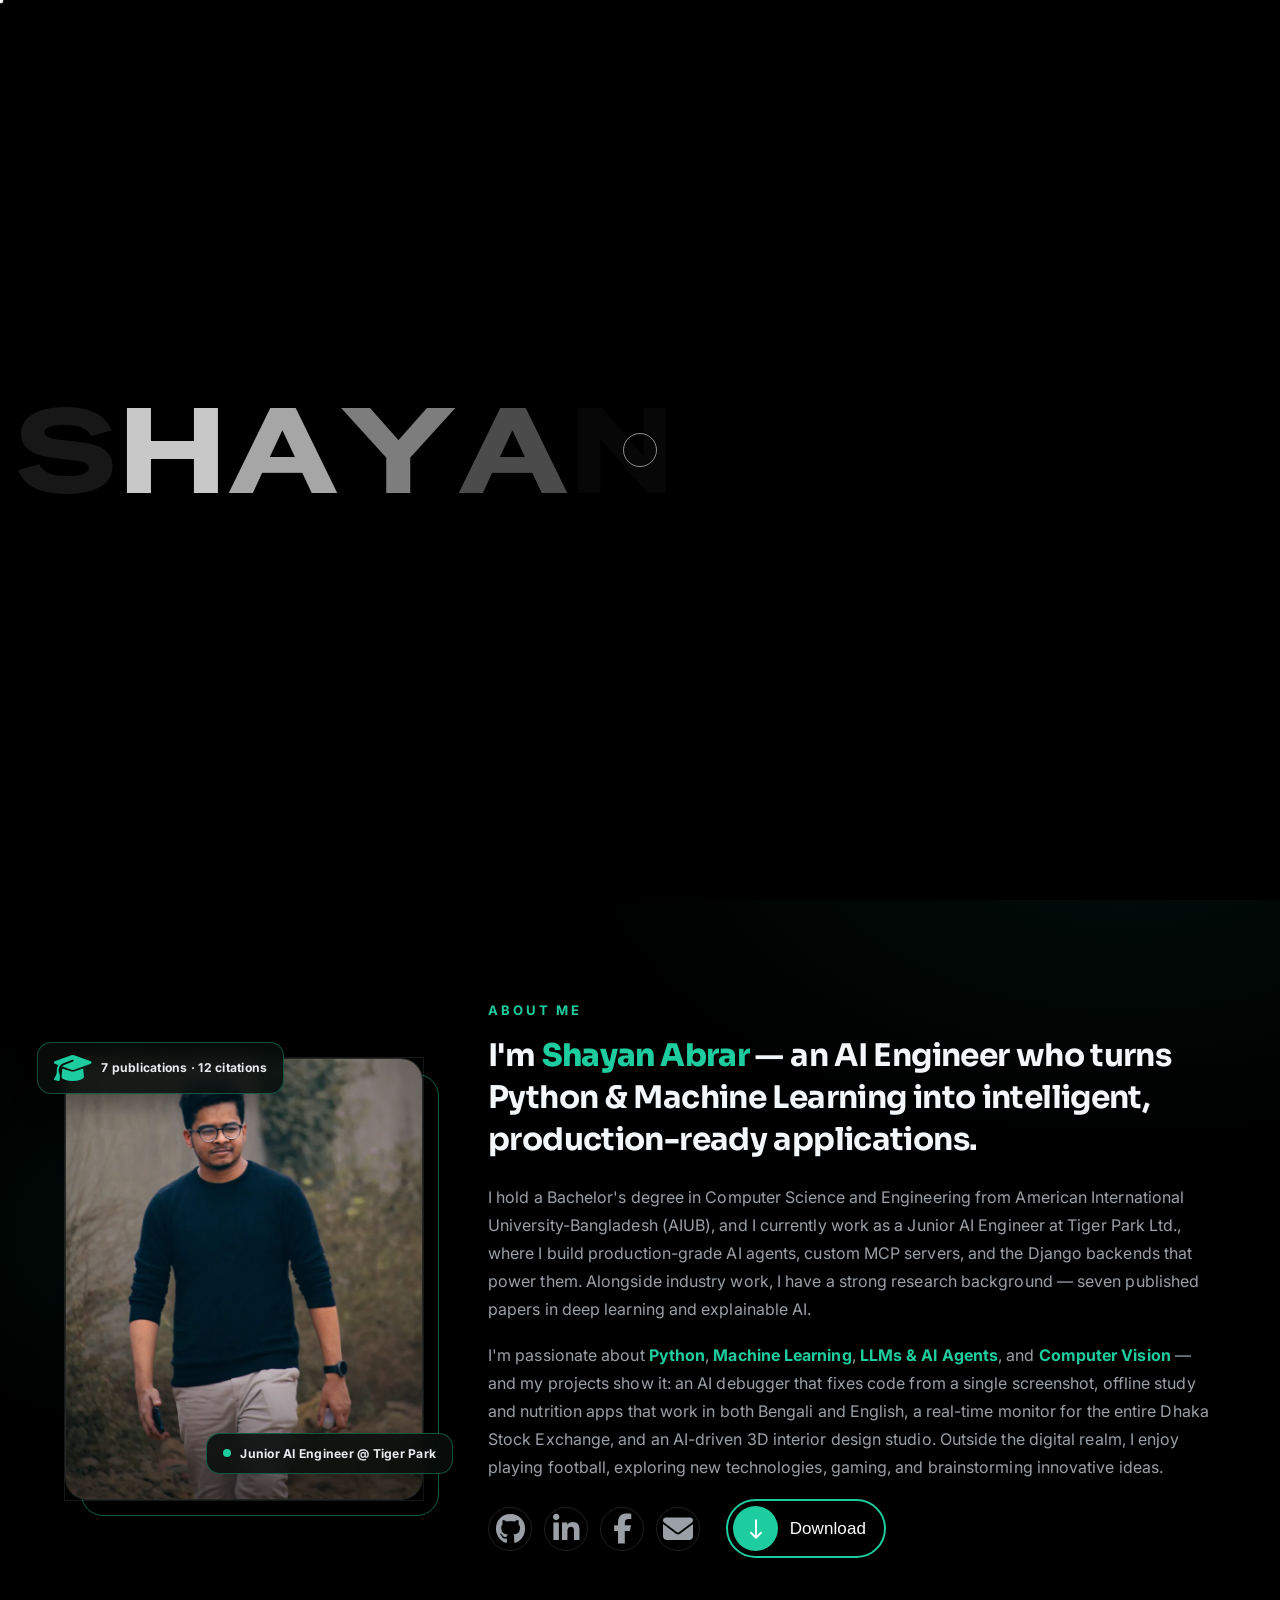
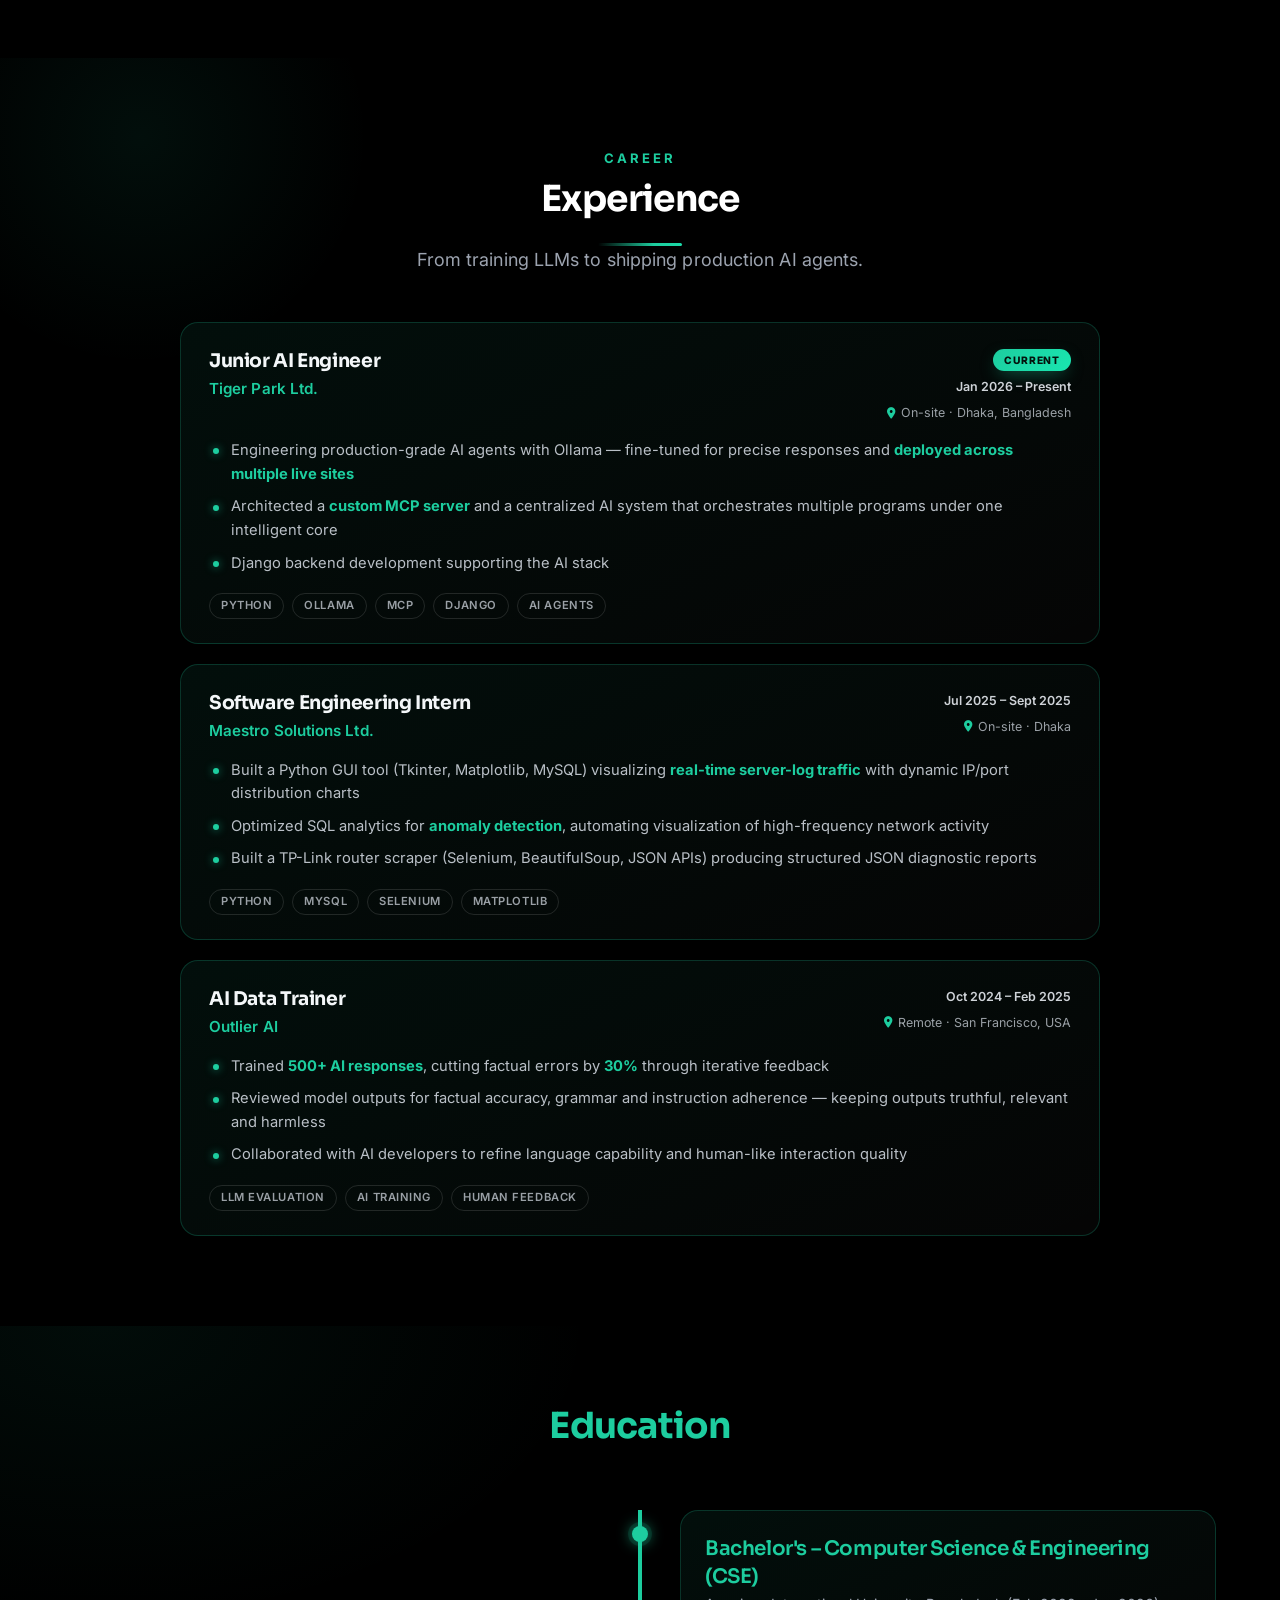
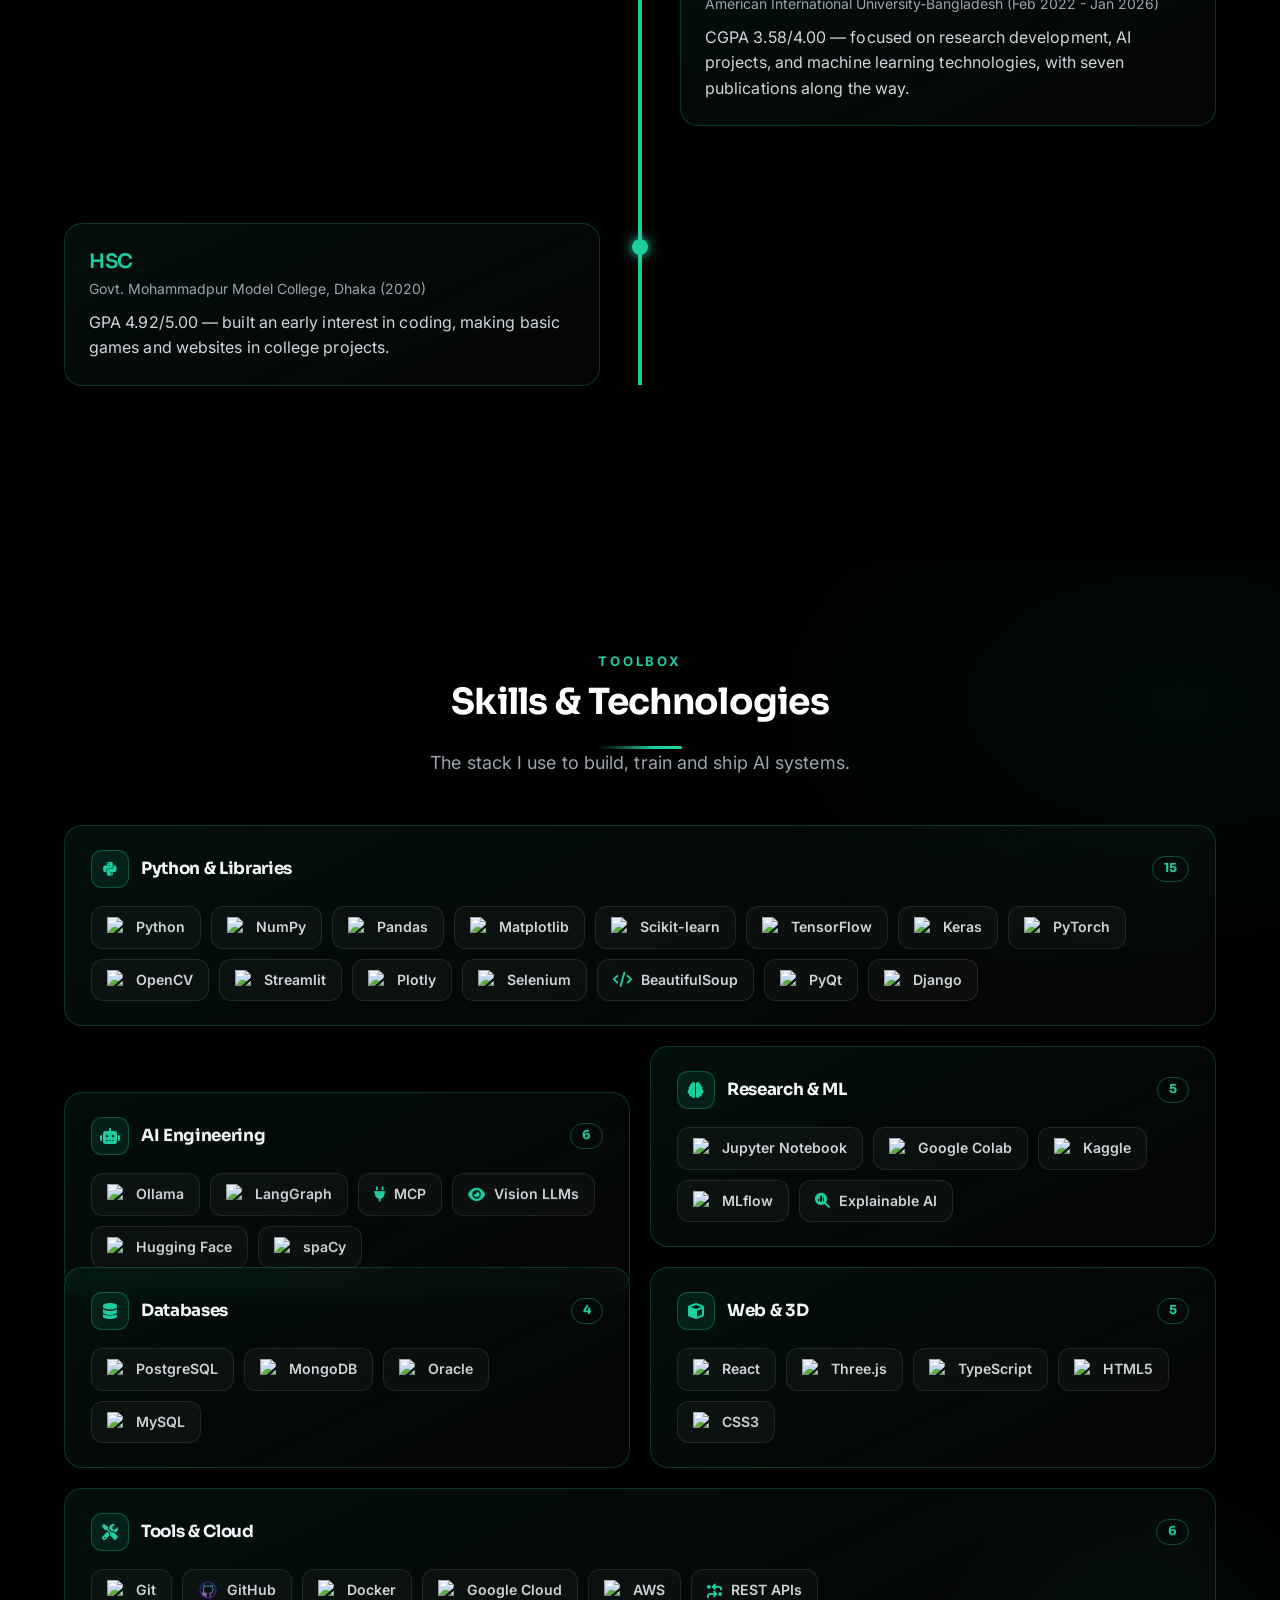
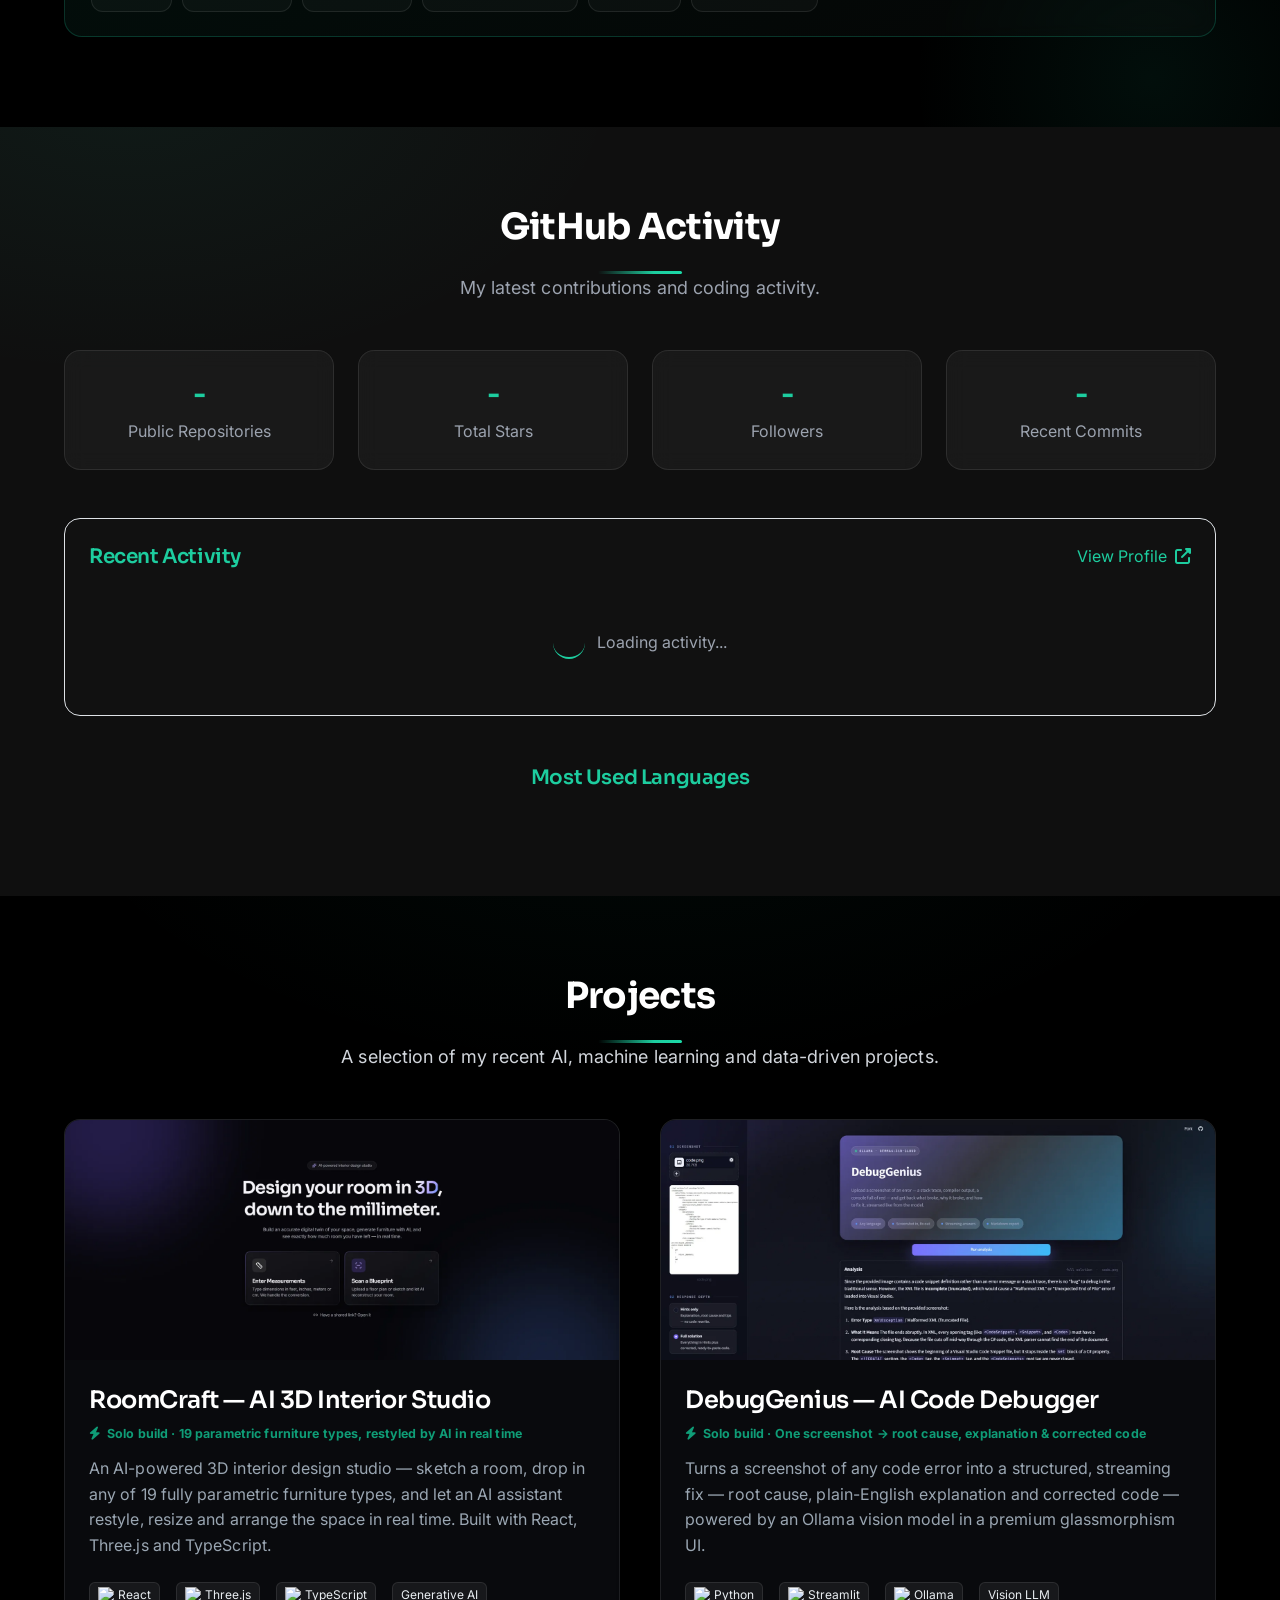
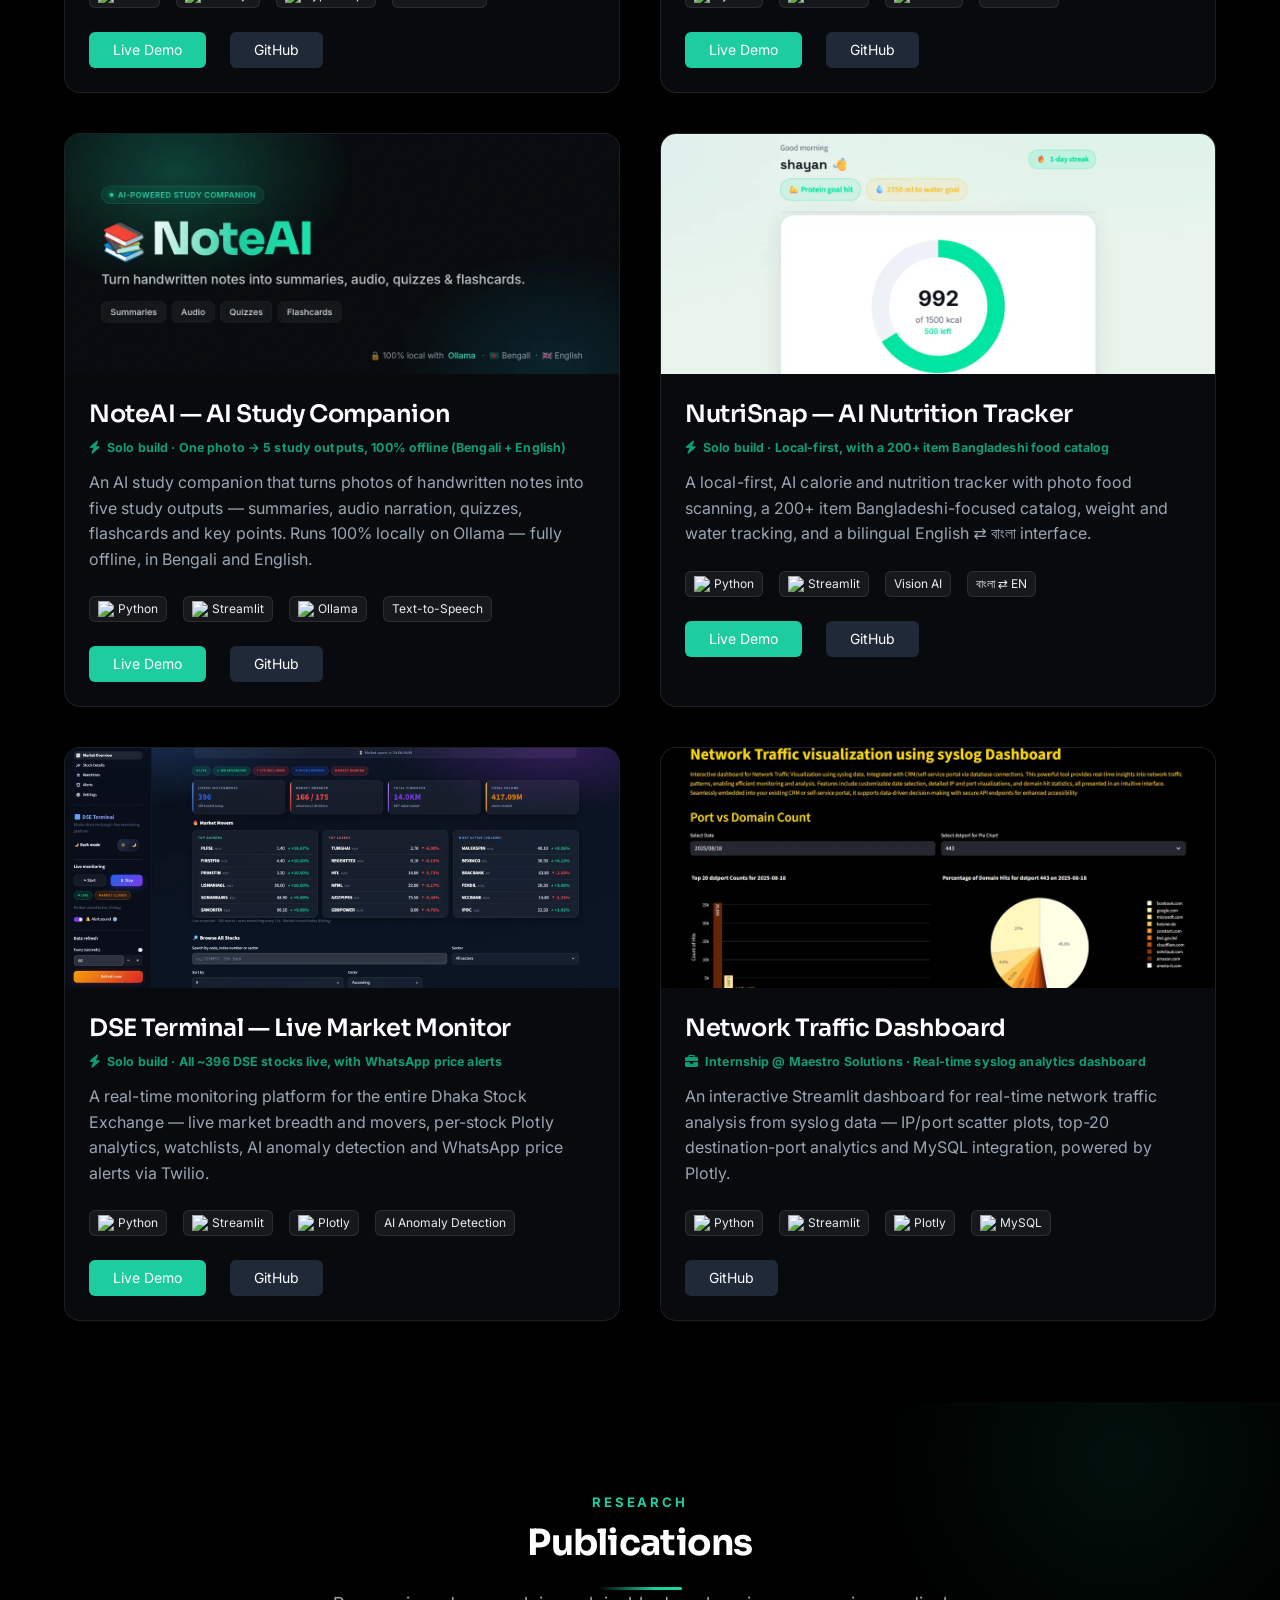
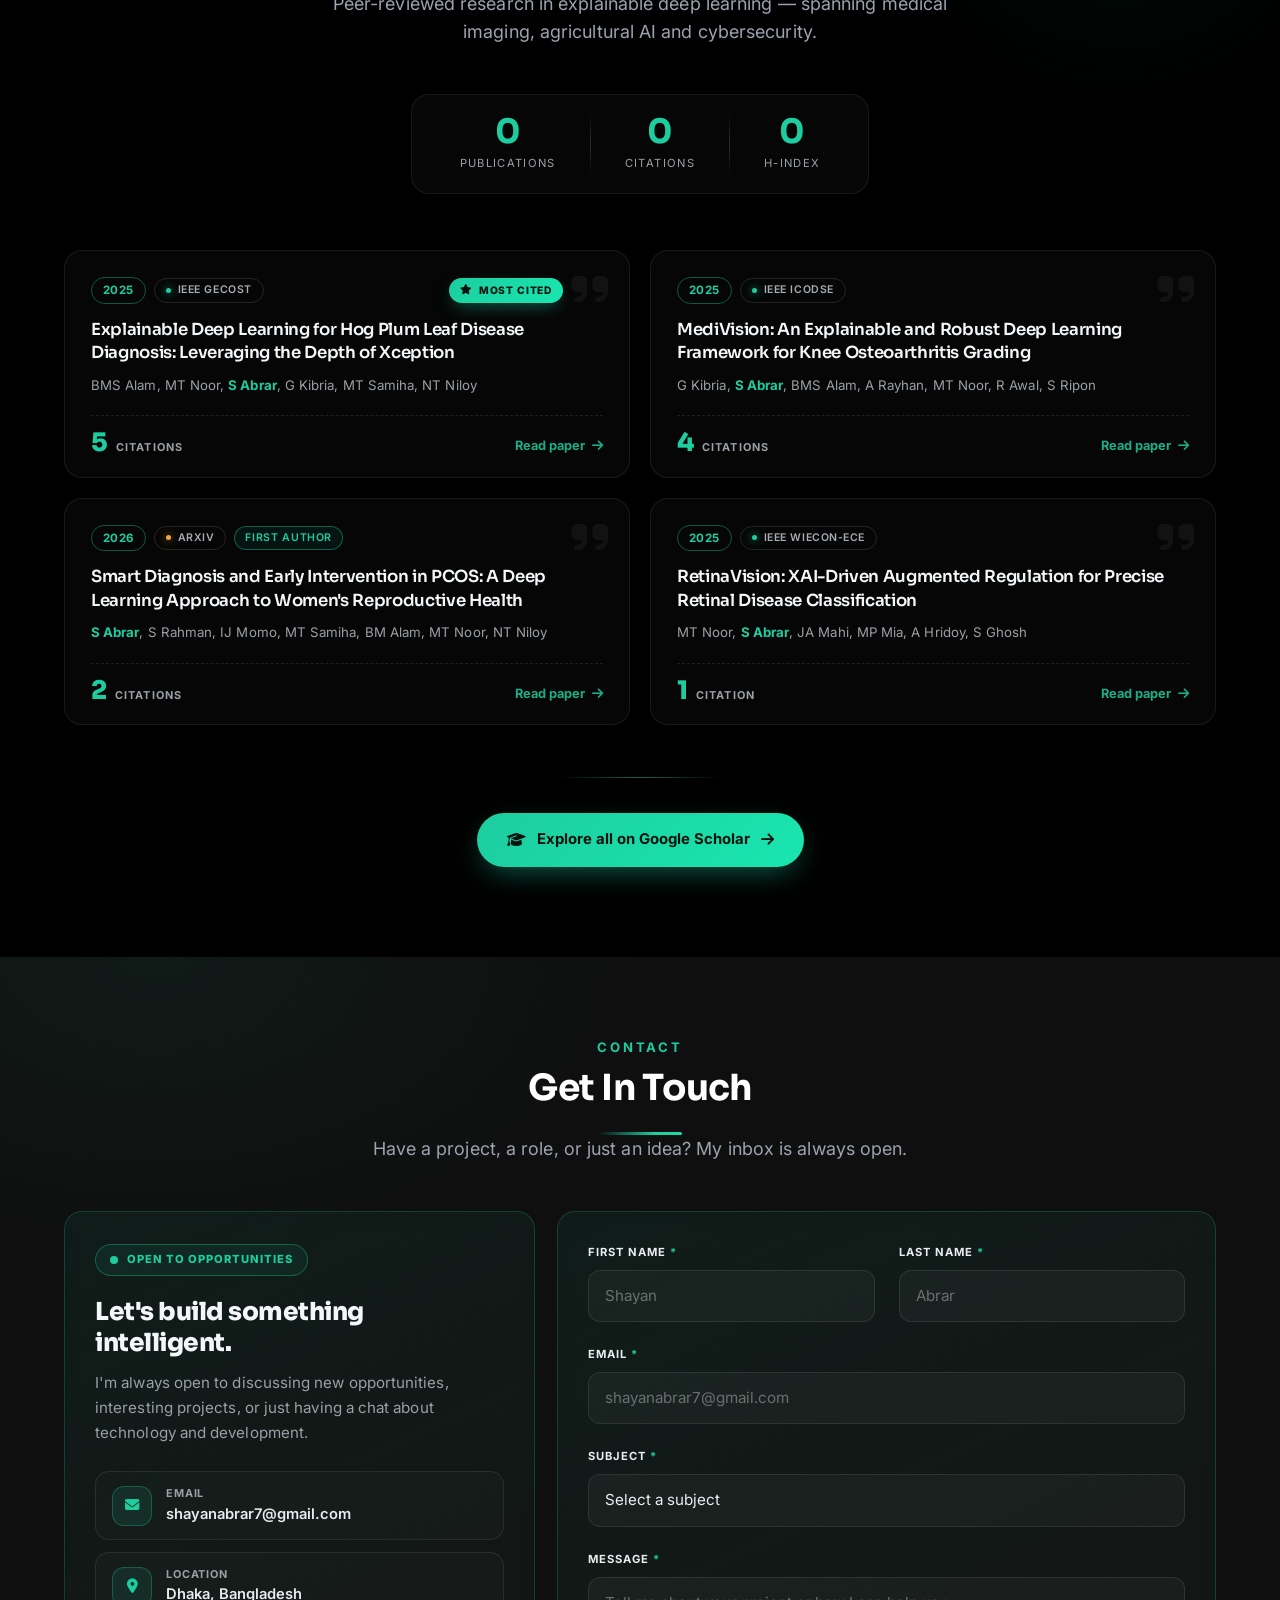
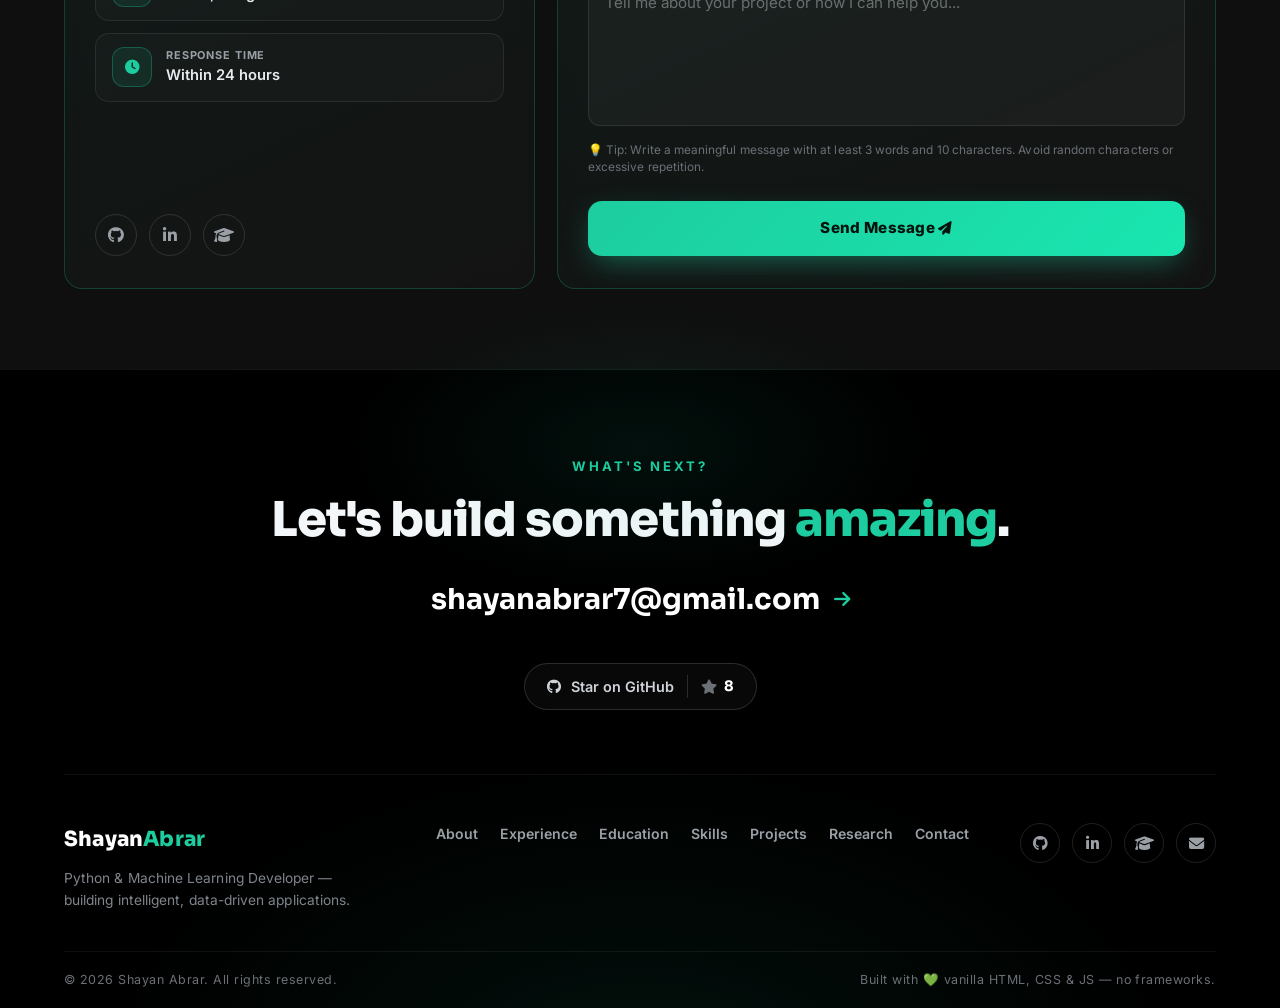
==== commit e783fdfd: "description changed" ====
--- a/index.html
+++ b/index.html
@@ -187,15 +187,15 @@
       <div class="about-content" id="about-text">
         <p class="research-eyebrow">About Me</p>
         <h2 class="about-headline">
-          I'm <span>Shayan Abrar</span> — a Python &amp; Machine Learning Developer building intelligent, scalable, data-driven applications.
+          I'm <span>Shayan Abrar</span> — an AI Engineer who turns Python &amp; Machine Learning into intelligent, production-ready applications.
         </h2>
 
         <p class="about-para">
-          I'm currently pursuing a Bachelor's degree in Computer Science and Engineering at American International University-Bangladesh (AIUB). My core expertise lies in Python and Machine Learning, with a focus on transforming innovative ideas into functional, data-driven solutions. I also have experience in academic research and technical paper writing, contributing to projects that bridge theoretical knowledge with real-world applications.
+          I hold a Bachelor's degree in Computer Science and Engineering from American International University-Bangladesh (AIUB), and I currently work as a Junior AI Engineer at Tiger Park Ltd., where I build production-grade AI agents, custom MCP servers, and the Django backends that power them. Alongside industry work, I have a strong research background — seven published papers in deep learning and explainable AI.
         </p>
 
         <p class="about-para">
-          I'm passionate about <span class="about-hl">Python</span>, <span class="about-hl">Machine Learning</span>, <span class="about-hl">PostgreSQL</span>, <span class="about-hl">HTML</span>, <span class="about-hl">CSS</span>, and many other. Beyond coding, I actively engage in real-life problem research to develop practical, impactful solutions. Outside the digital realm, I enjoy playing football, exploring new technologies, gaming, and brainstorming innovative ideas.
+          I'm passionate about <span class="about-hl">Python</span>, <span class="about-hl">Machine Learning</span>, <span class="about-hl">LLMs &amp; AI Agents</span>, and <span class="about-hl">Computer Vision</span> — and my projects show it: an AI debugger that fixes code from a single screenshot, offline study and nutrition apps that work in both Bengali and English, a real-time monitor for the entire Dhaka Stock Exchange, and an AI-driven 3D interior design studio. Outside the digital realm, I enjoy playing football, exploring new technologies, gaming, and brainstorming innovative ideas.
         </p>
 
         <div class="about-actions">
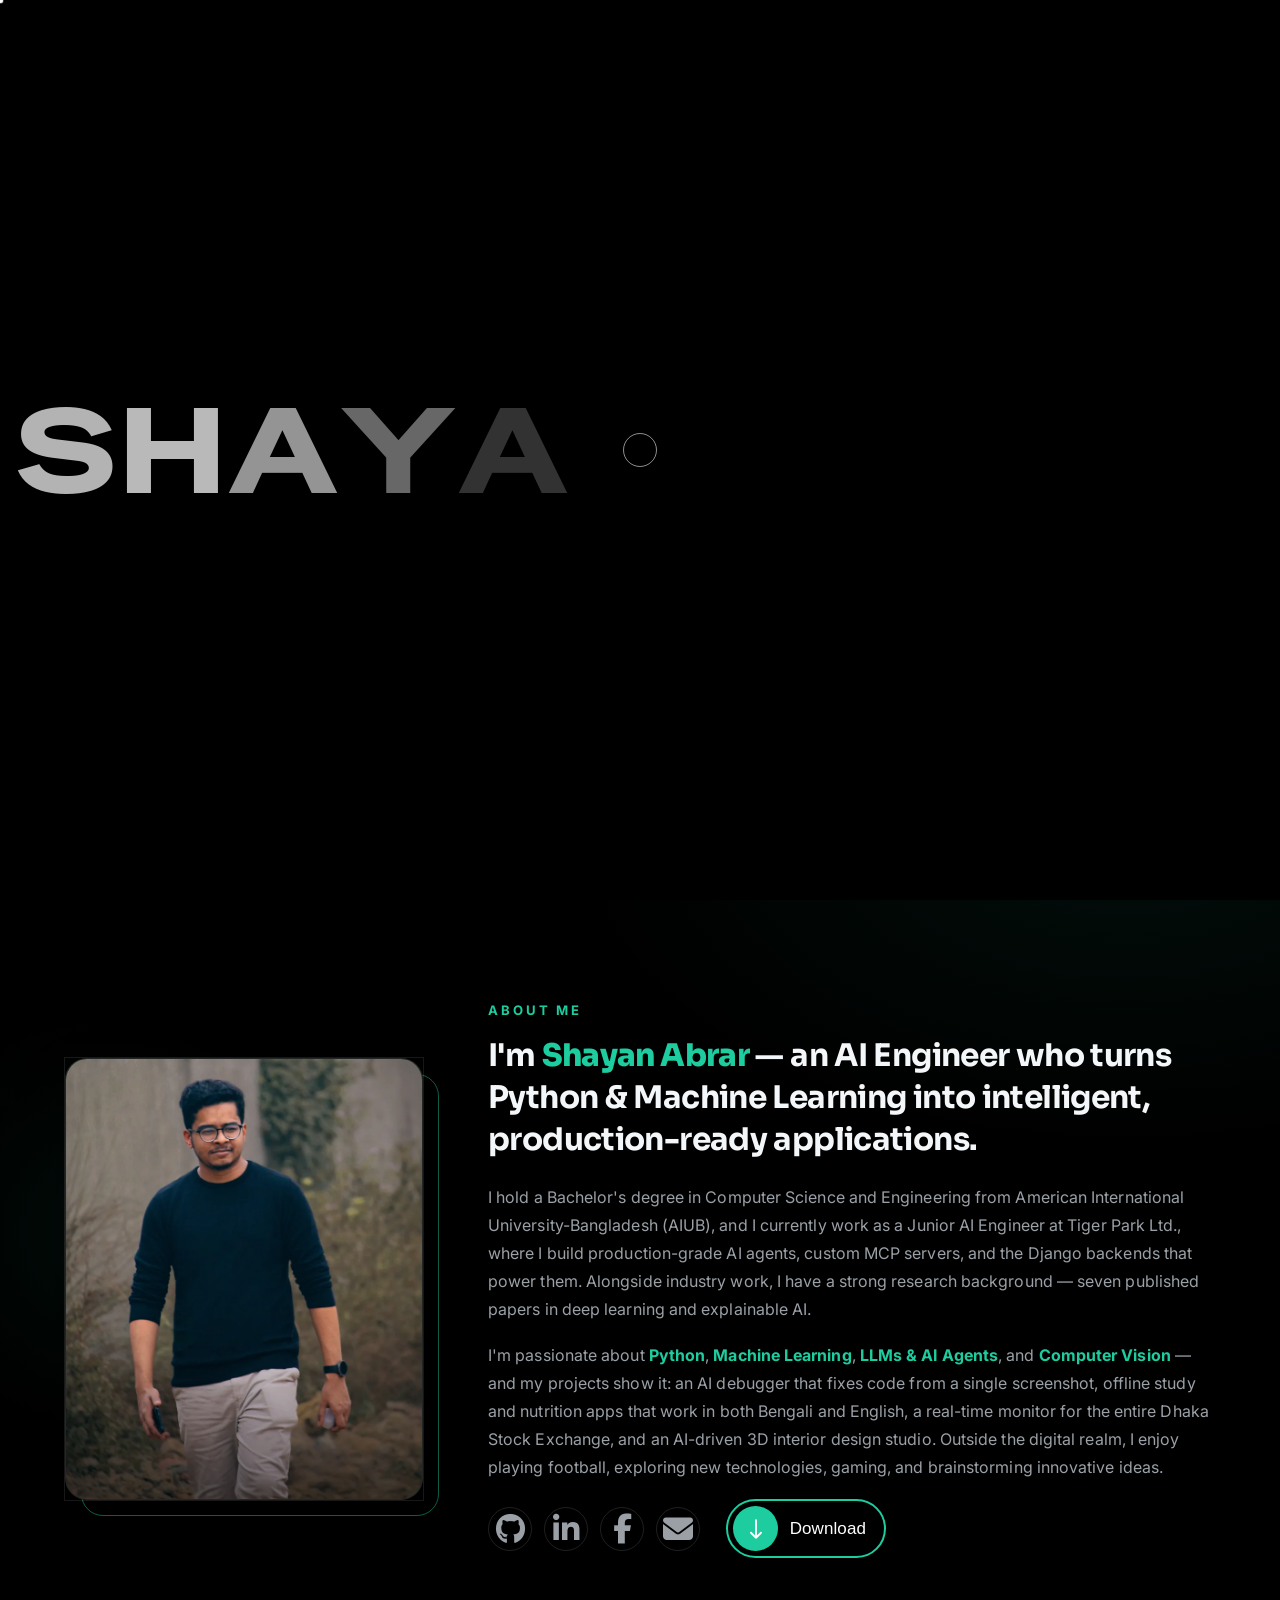
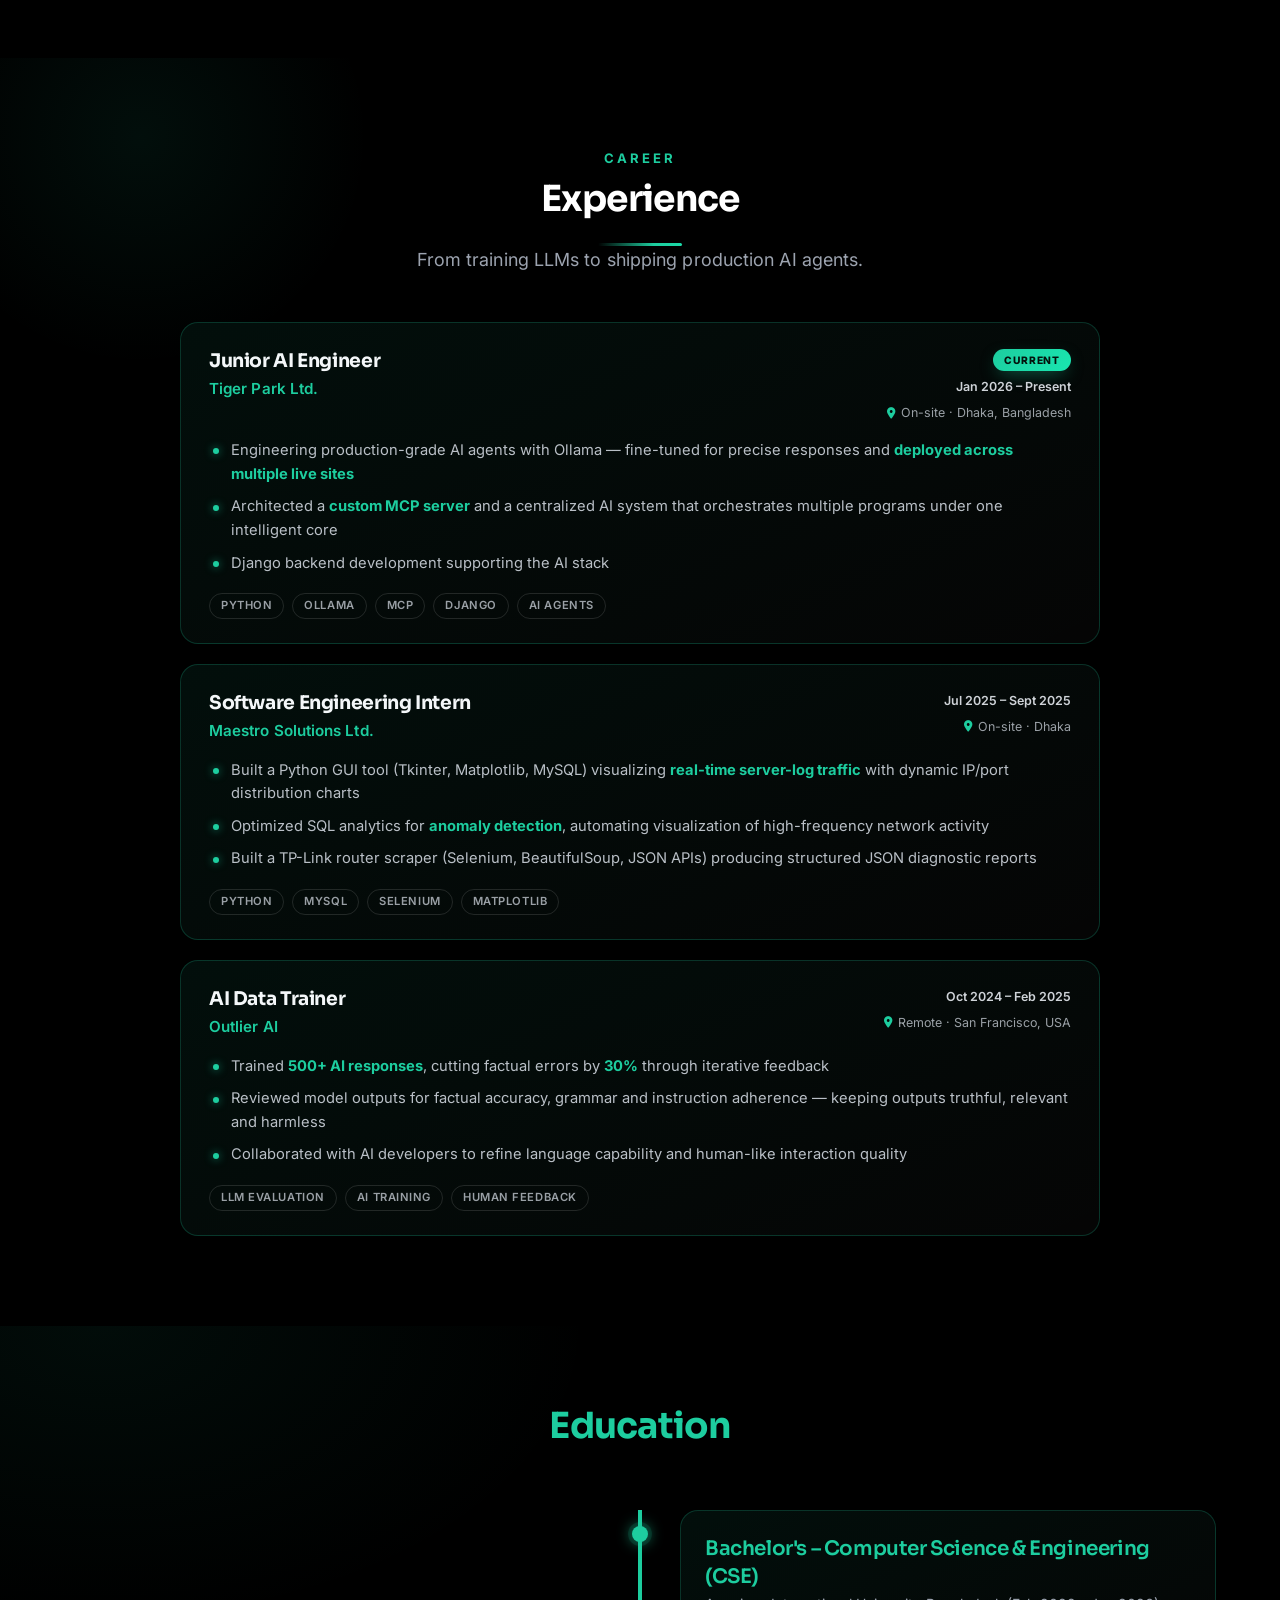
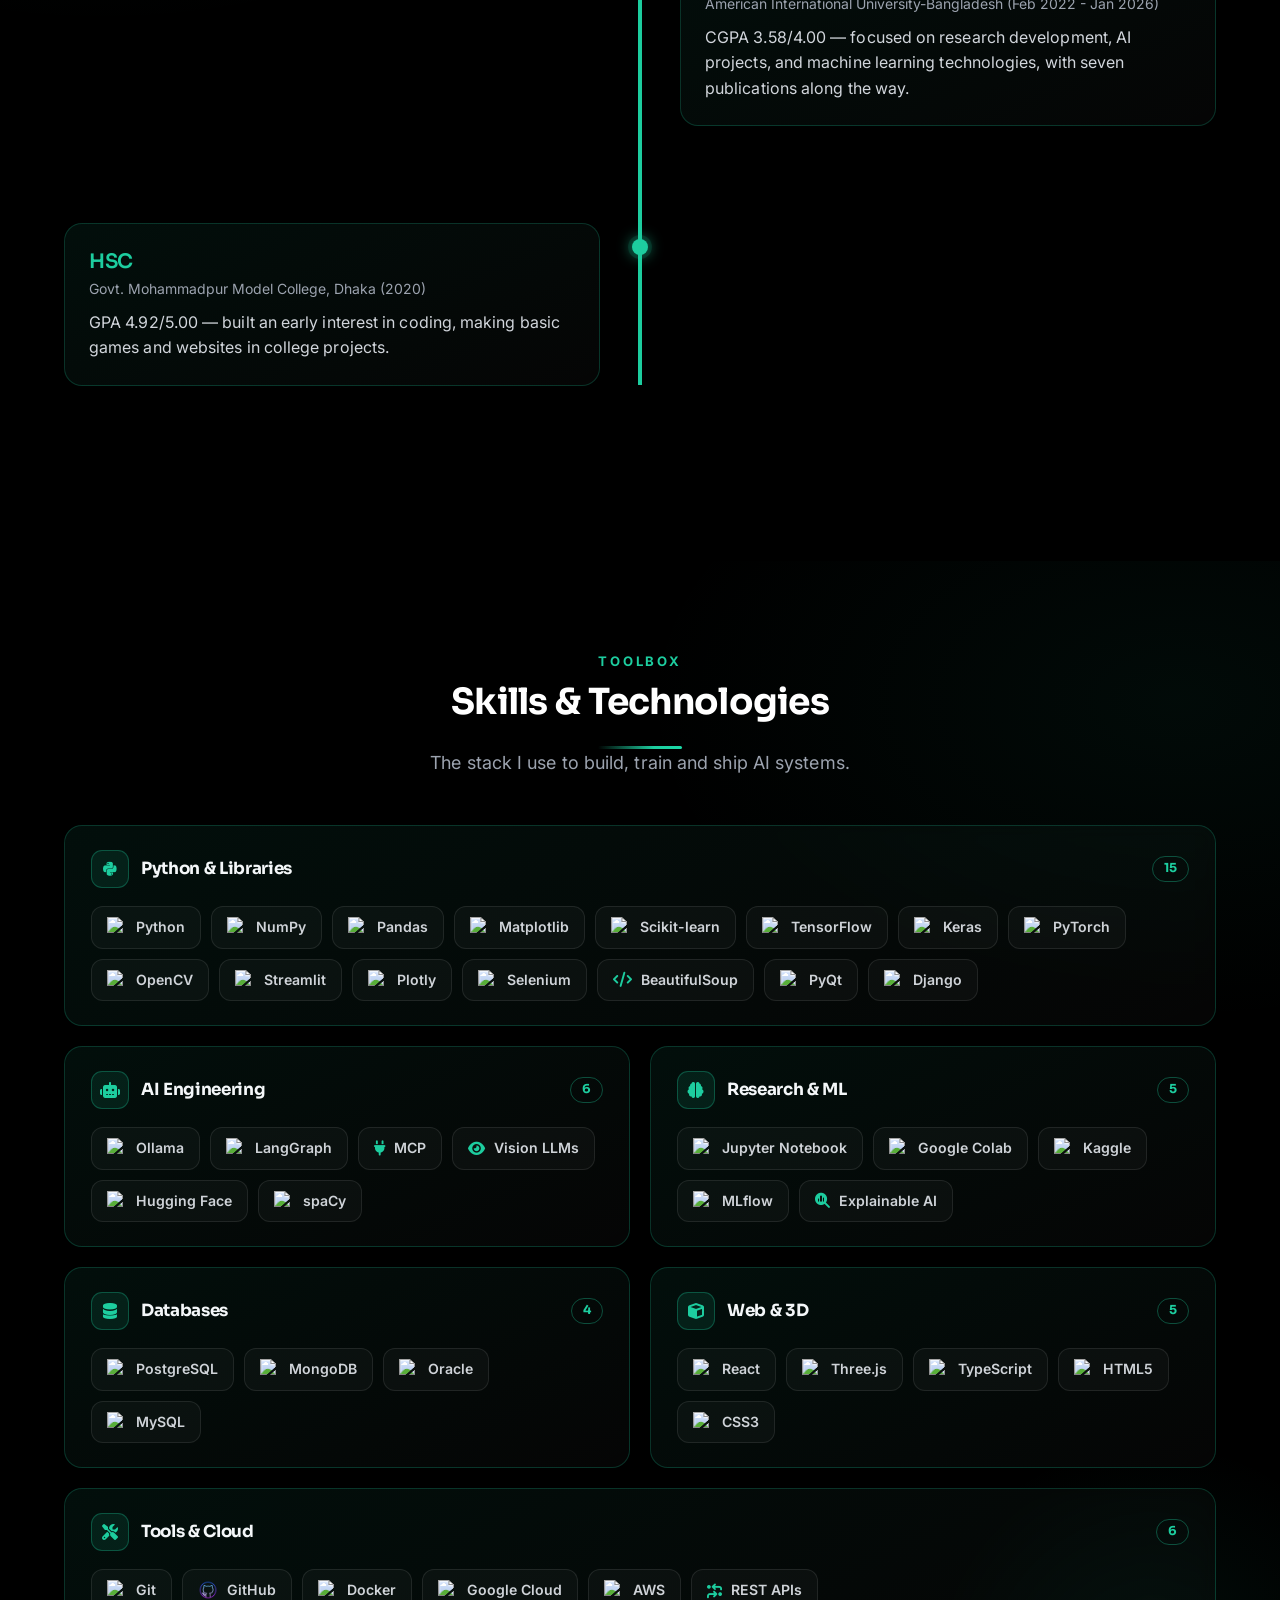
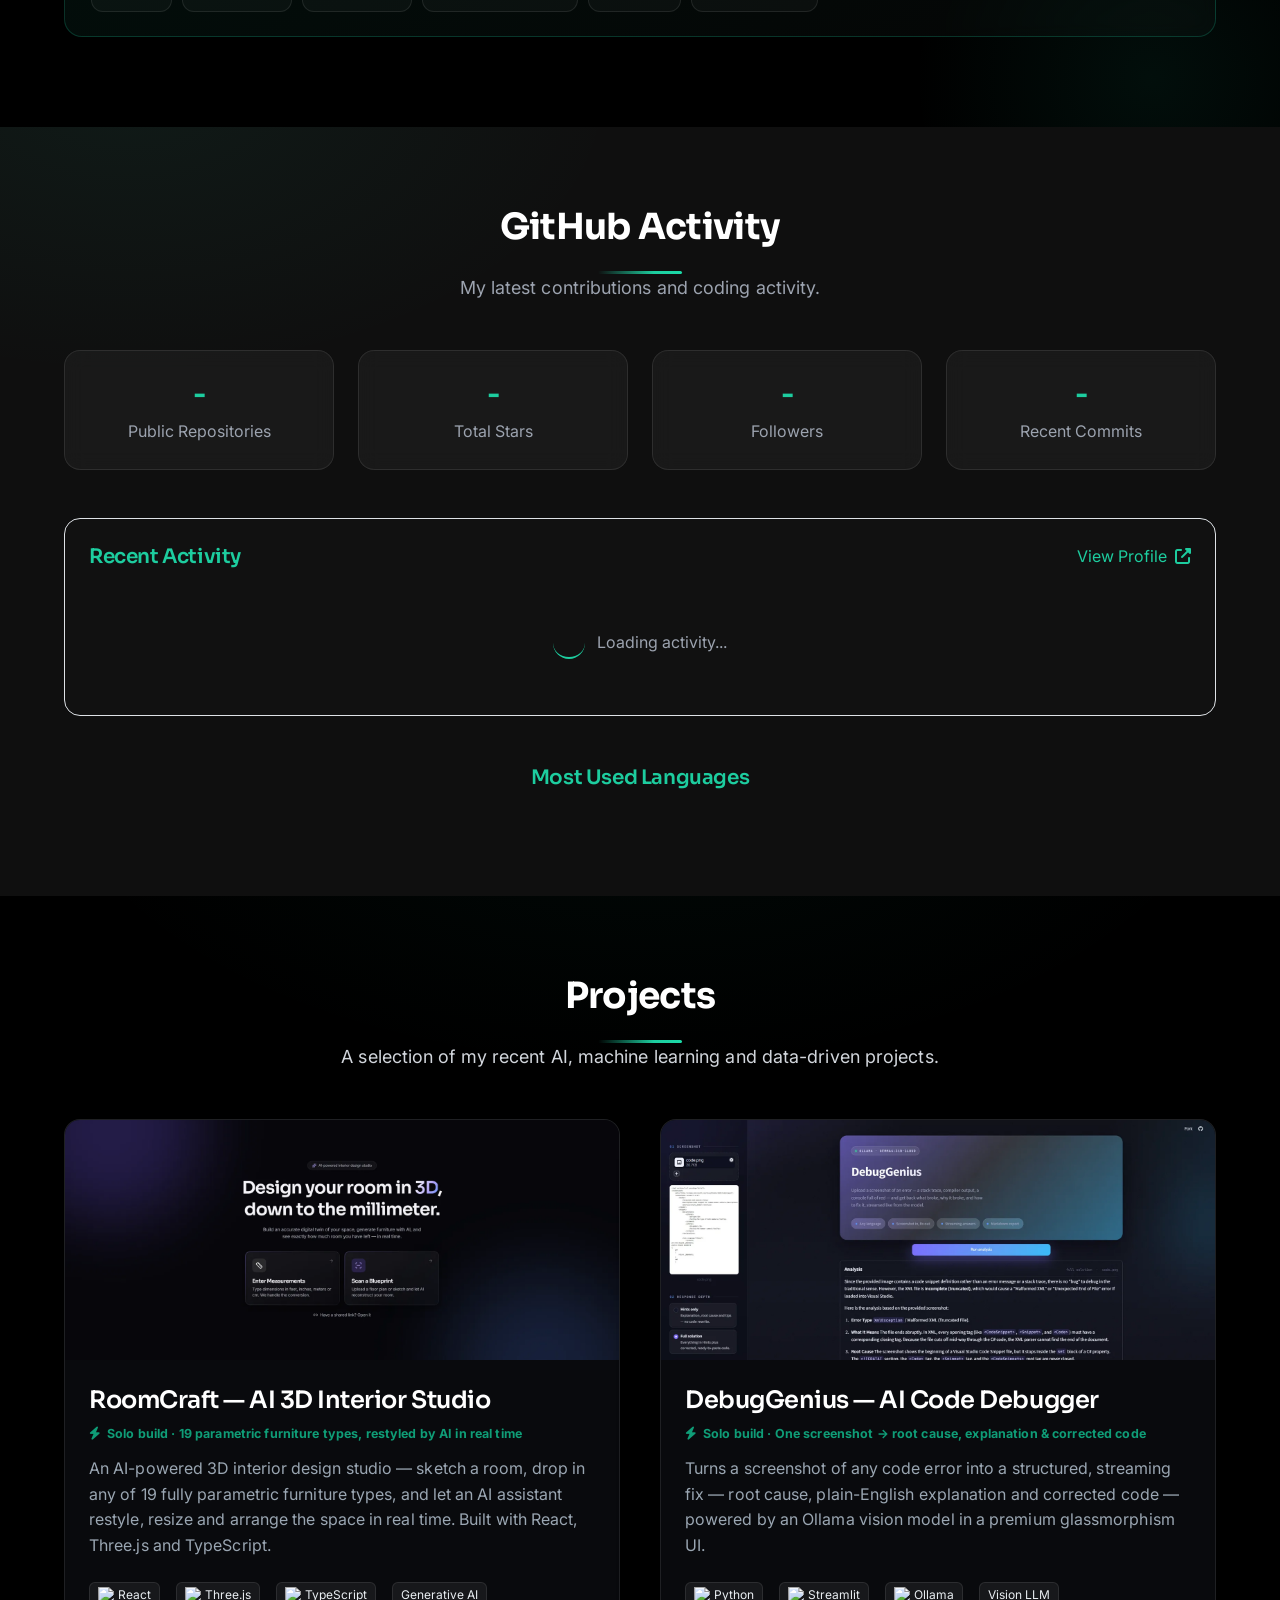
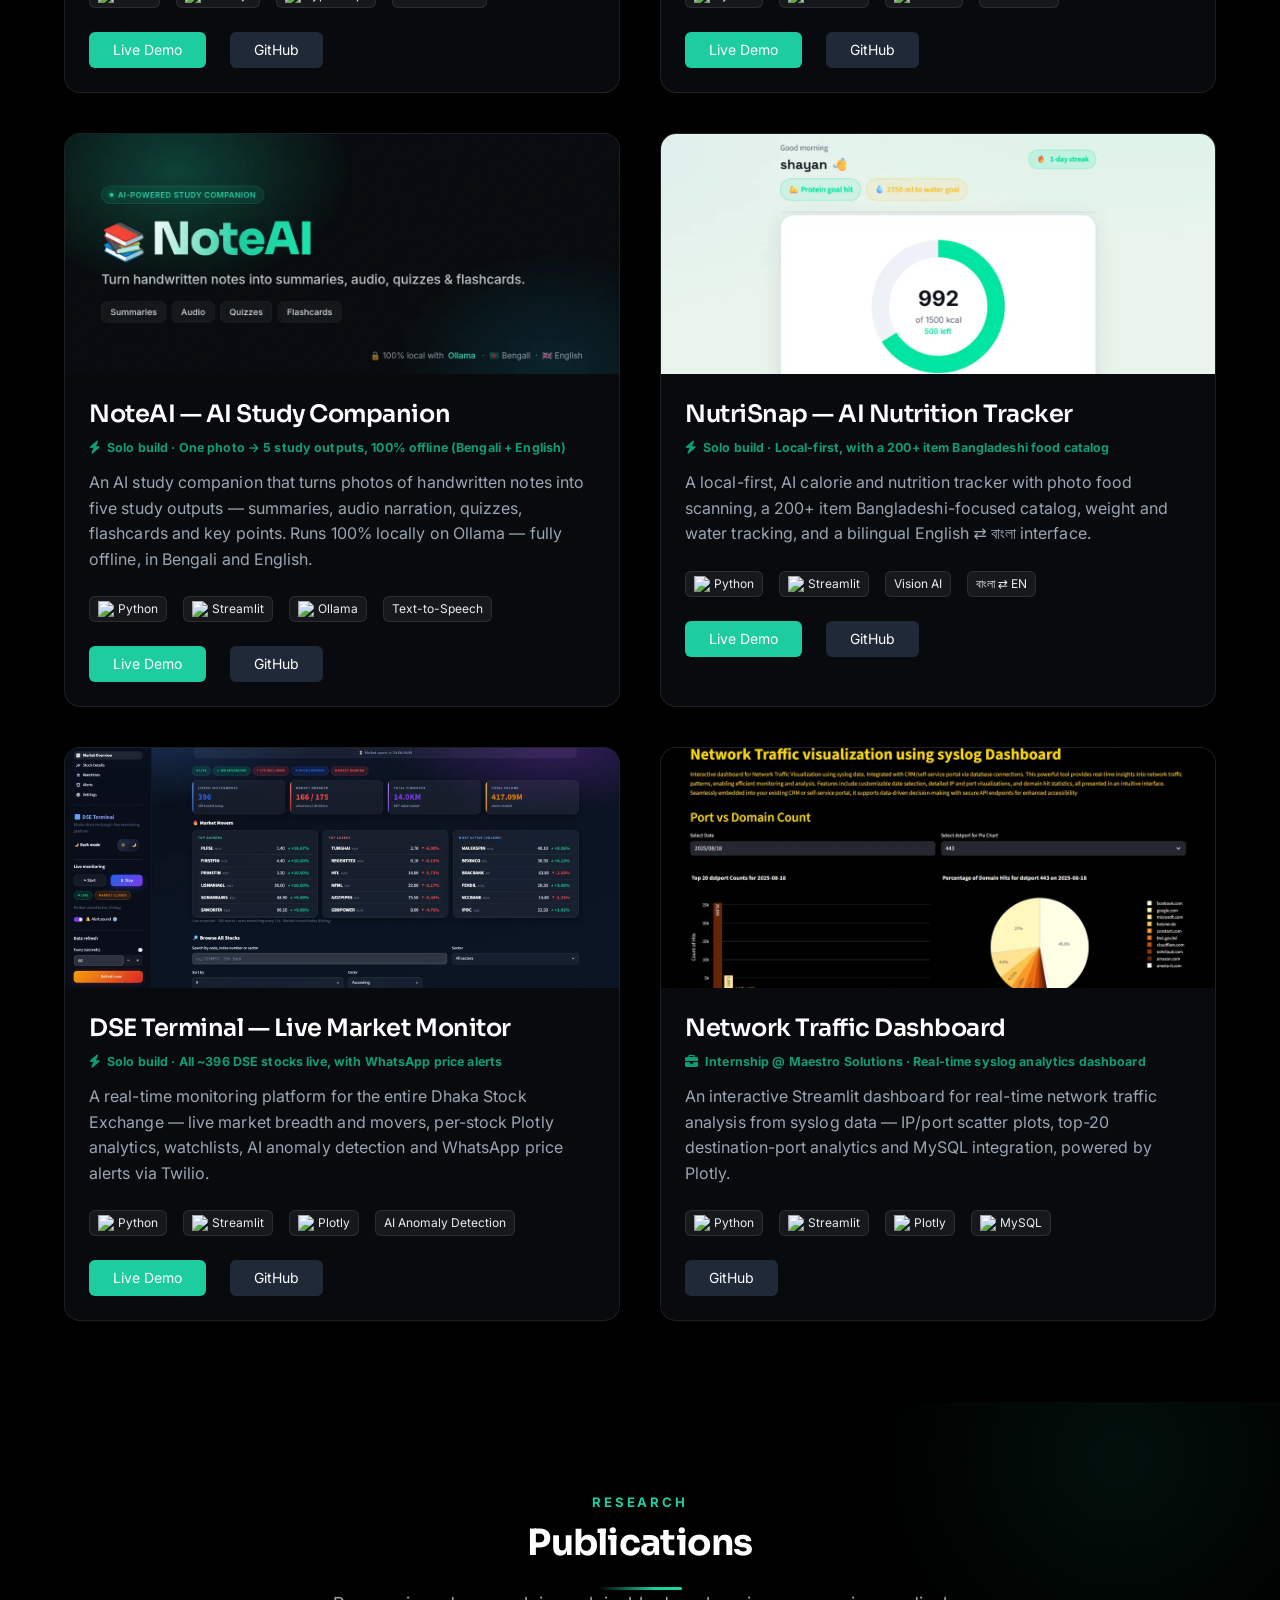
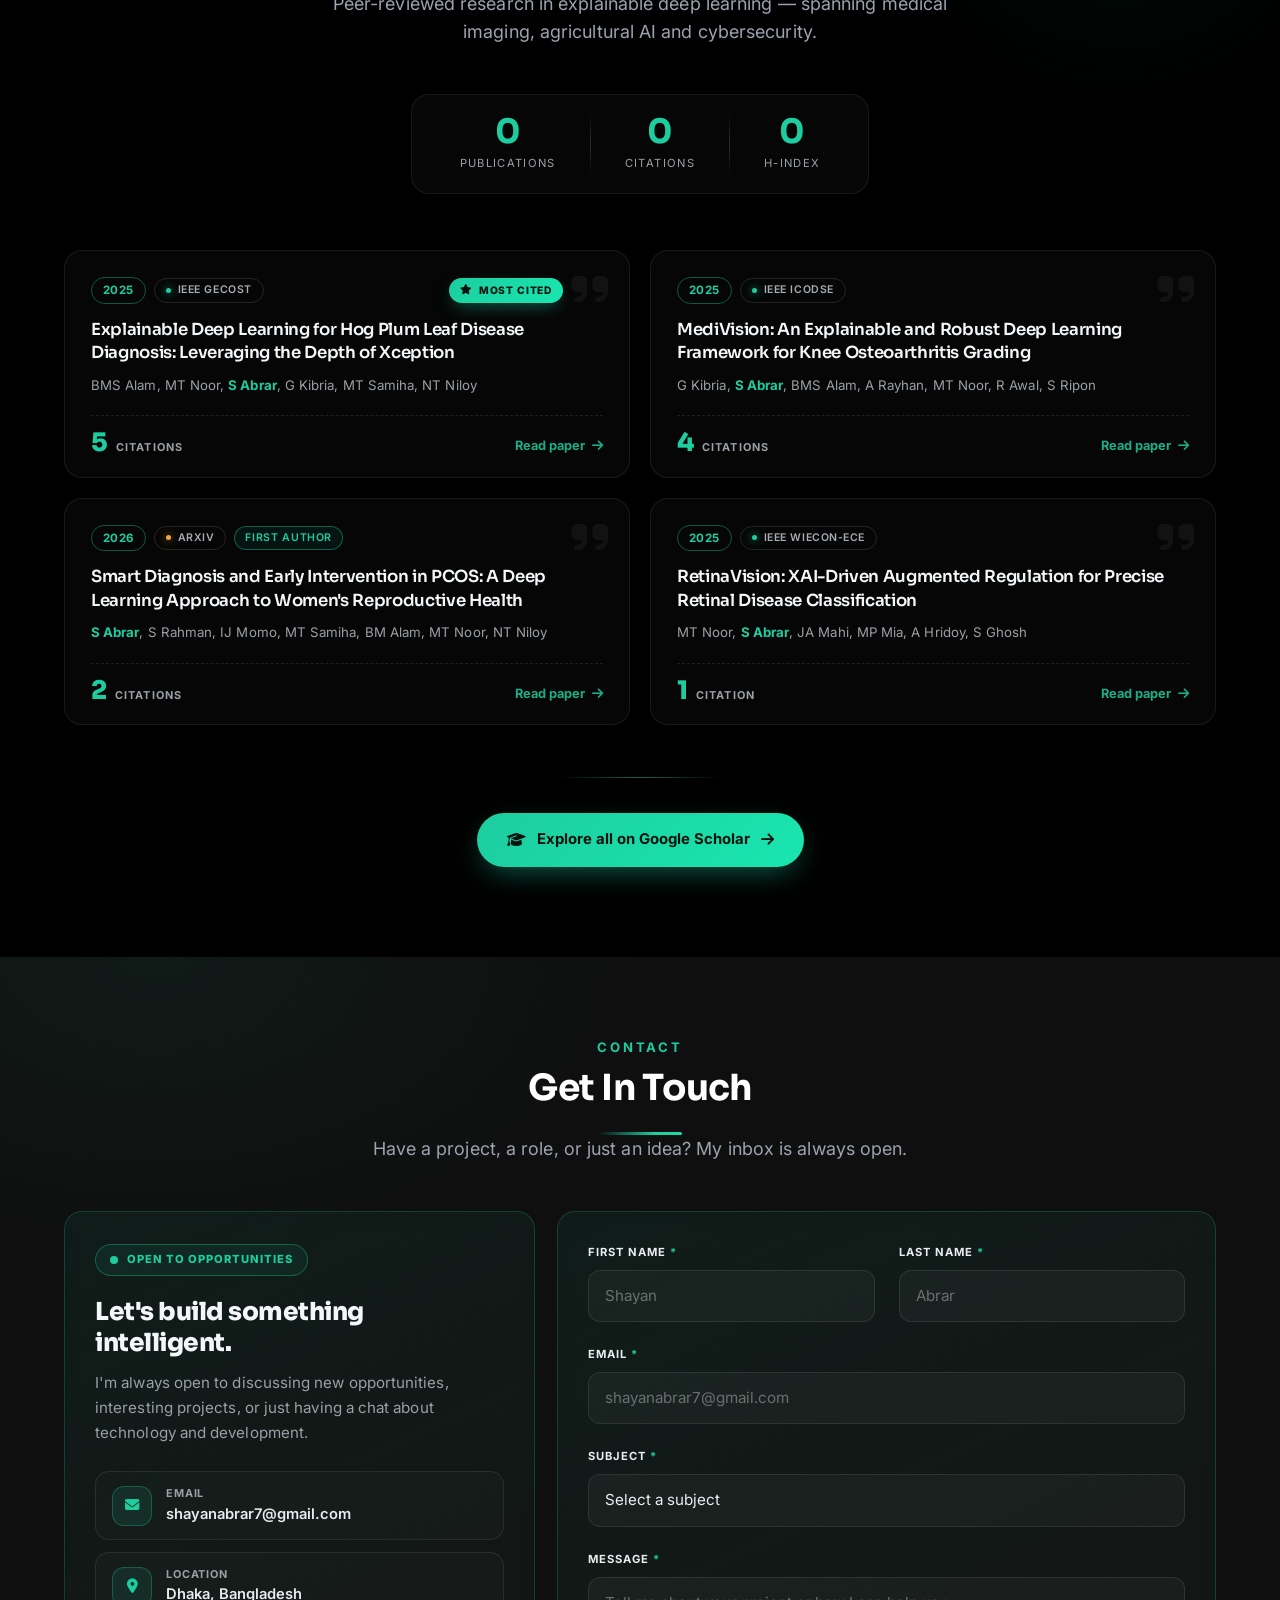
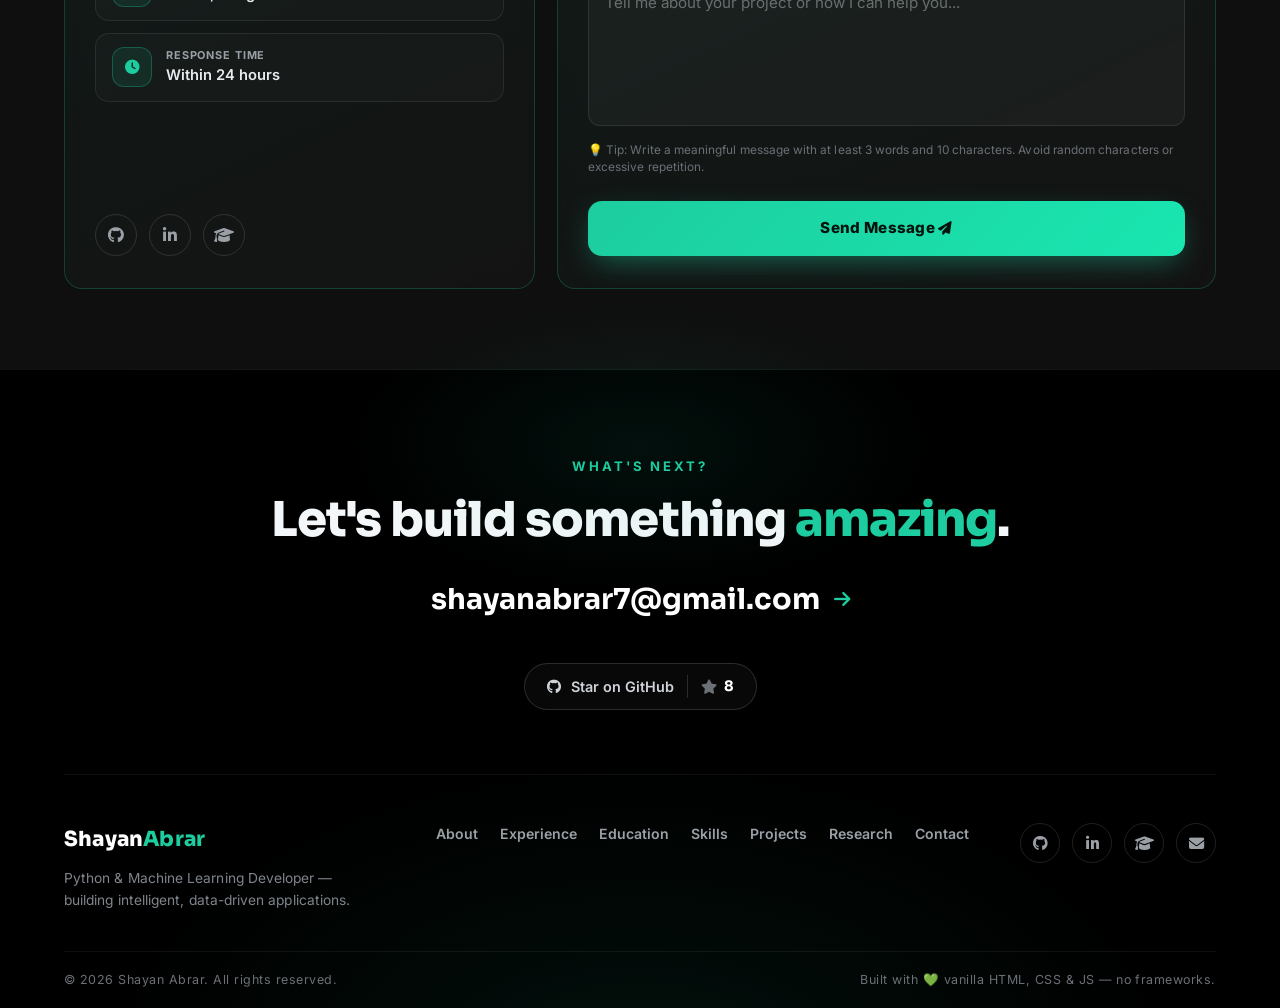
==== commit 6ec425e1: "clutter removed from the image" ====
--- a/index.html
+++ b/index.html
@@ -175,12 +175,6 @@
         <div class="about-photo">
           <img src="./assets/shayan-img.webp" alt="Shayan Abrar" loading="lazy" decoding="async" />
         </div>
-        <div class="about-badge about-badge--pubs">
-          <i class="fas fa-graduation-cap"></i> 7 publications · 12 citations
-        </div>
-        <div class="about-badge about-badge--role">
-          <span class="about-badge__dot"></span> Junior AI Engineer @ Tiger Park
-        </div>
       </div>
 
       <!-- Text Content -->
--- a/styles.css
+++ b/styles.css
@@ -2972,44 +2972,6 @@
 }
 .about-visual:hover .about-photo img { transform: scale(1.045); }
 
-.about-badge {
-  position: absolute;
-  z-index: 2;
-  display: inline-flex;
-  align-items: center;
-  gap: 9px;
-  padding: 10px 16px;
-  border-radius: 14px;
-  background: rgba(8, 14, 12, 0.88);
-  border: 1px solid rgba(29, 205, 159, 0.35);
-  backdrop-filter: blur(8px);
-  -webkit-backdrop-filter: blur(8px);
-  font-size: 0.76rem;
-  font-weight: 700;
-  letter-spacing: 0.02em;
-  color: #e8ebee;
-  box-shadow: 0 16px 34px -14px rgba(0, 0, 0, 0.7);
-  white-space: nowrap;
-}
-.about-badge i { color: #1dcd9f; font-size: 0.82rem; }
-.about-badge--pubs { top: -16px; left: -28px; }
-.about-badge--role { bottom: 26px; right: -30px; }
-.about-badge__dot {
-  width: 8px;
-  height: 8px;
-  border-radius: 50%;
-  background: #1dcd9f;
-}
-@media (prefers-reduced-motion: no-preference) {
-  .about-badge--pubs { animation: about-float 6s ease-in-out infinite; }
-  .about-badge--role { animation: about-float 6s ease-in-out 3s infinite; }
-  .about-badge__dot { animation: cs-pulse 2s ease-in-out infinite; }
-}
-@keyframes about-float {
-  0%, 100% { transform: translateY(0); }
-  50% { transform: translateY(-9px); }
-}
-
 /* Text column */
 .about-content .research-eyebrow { margin-bottom: 14px; }
 .about-headline {
@@ -3062,8 +3024,6 @@
     gap: 56px;
   }
   .about-visual { max-width: 320px; }
-  .about-badge--pubs { left: -8px; }
-  .about-badge--role { right: -8px; }
   .about-content { text-align: center; }
   .about-actions { justify-content: center; }
 }
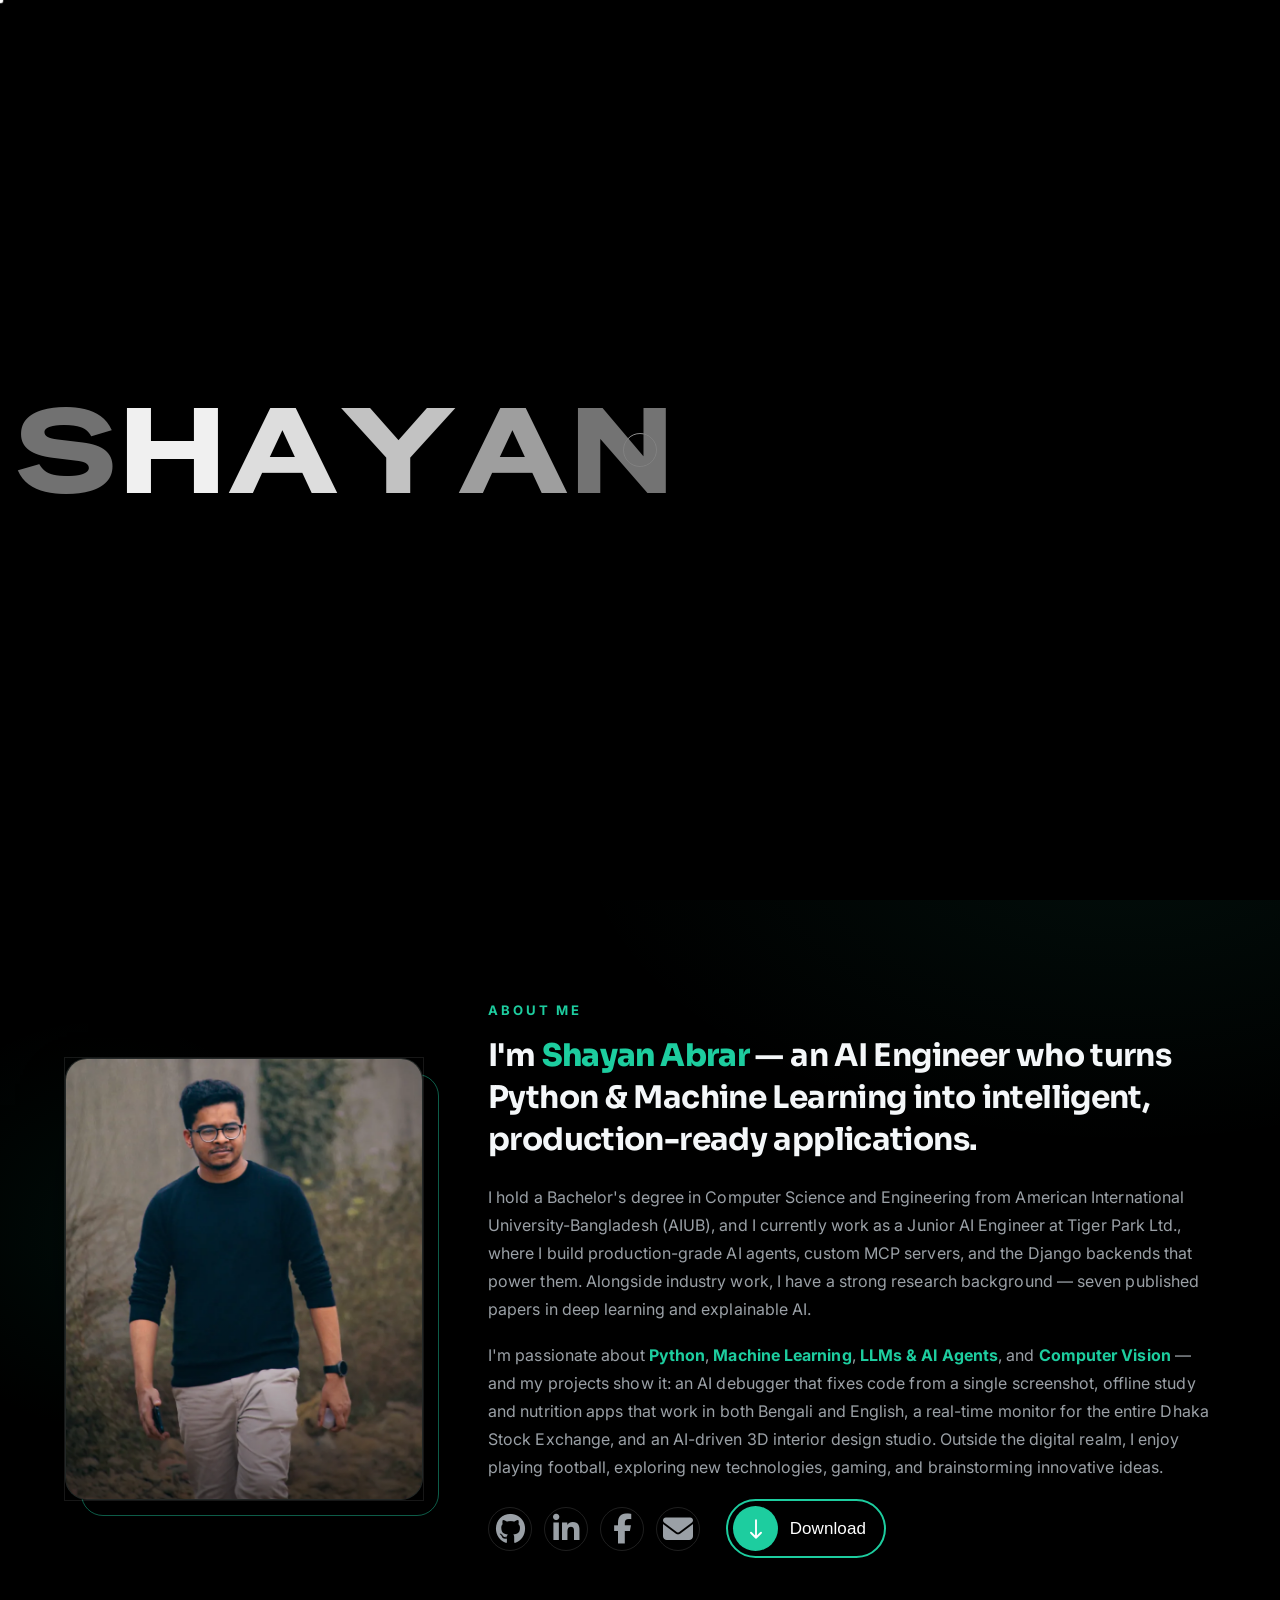
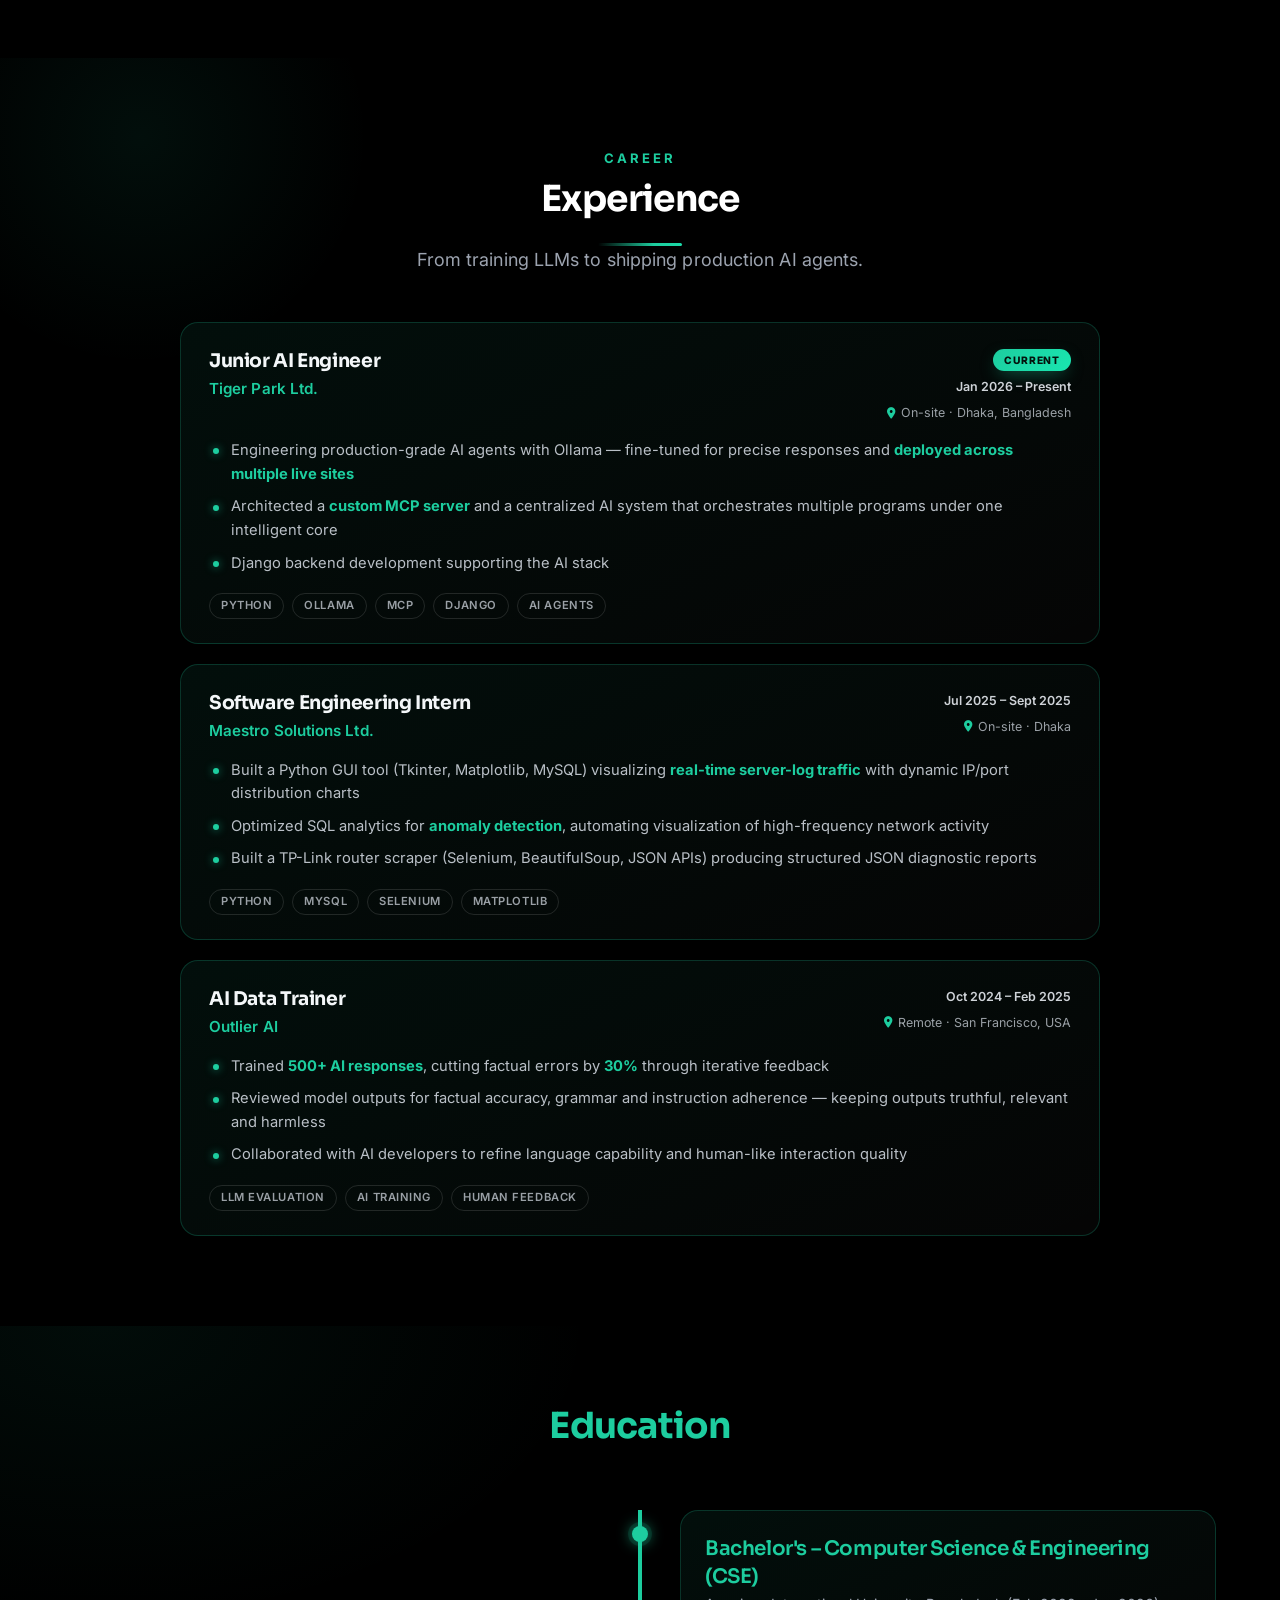
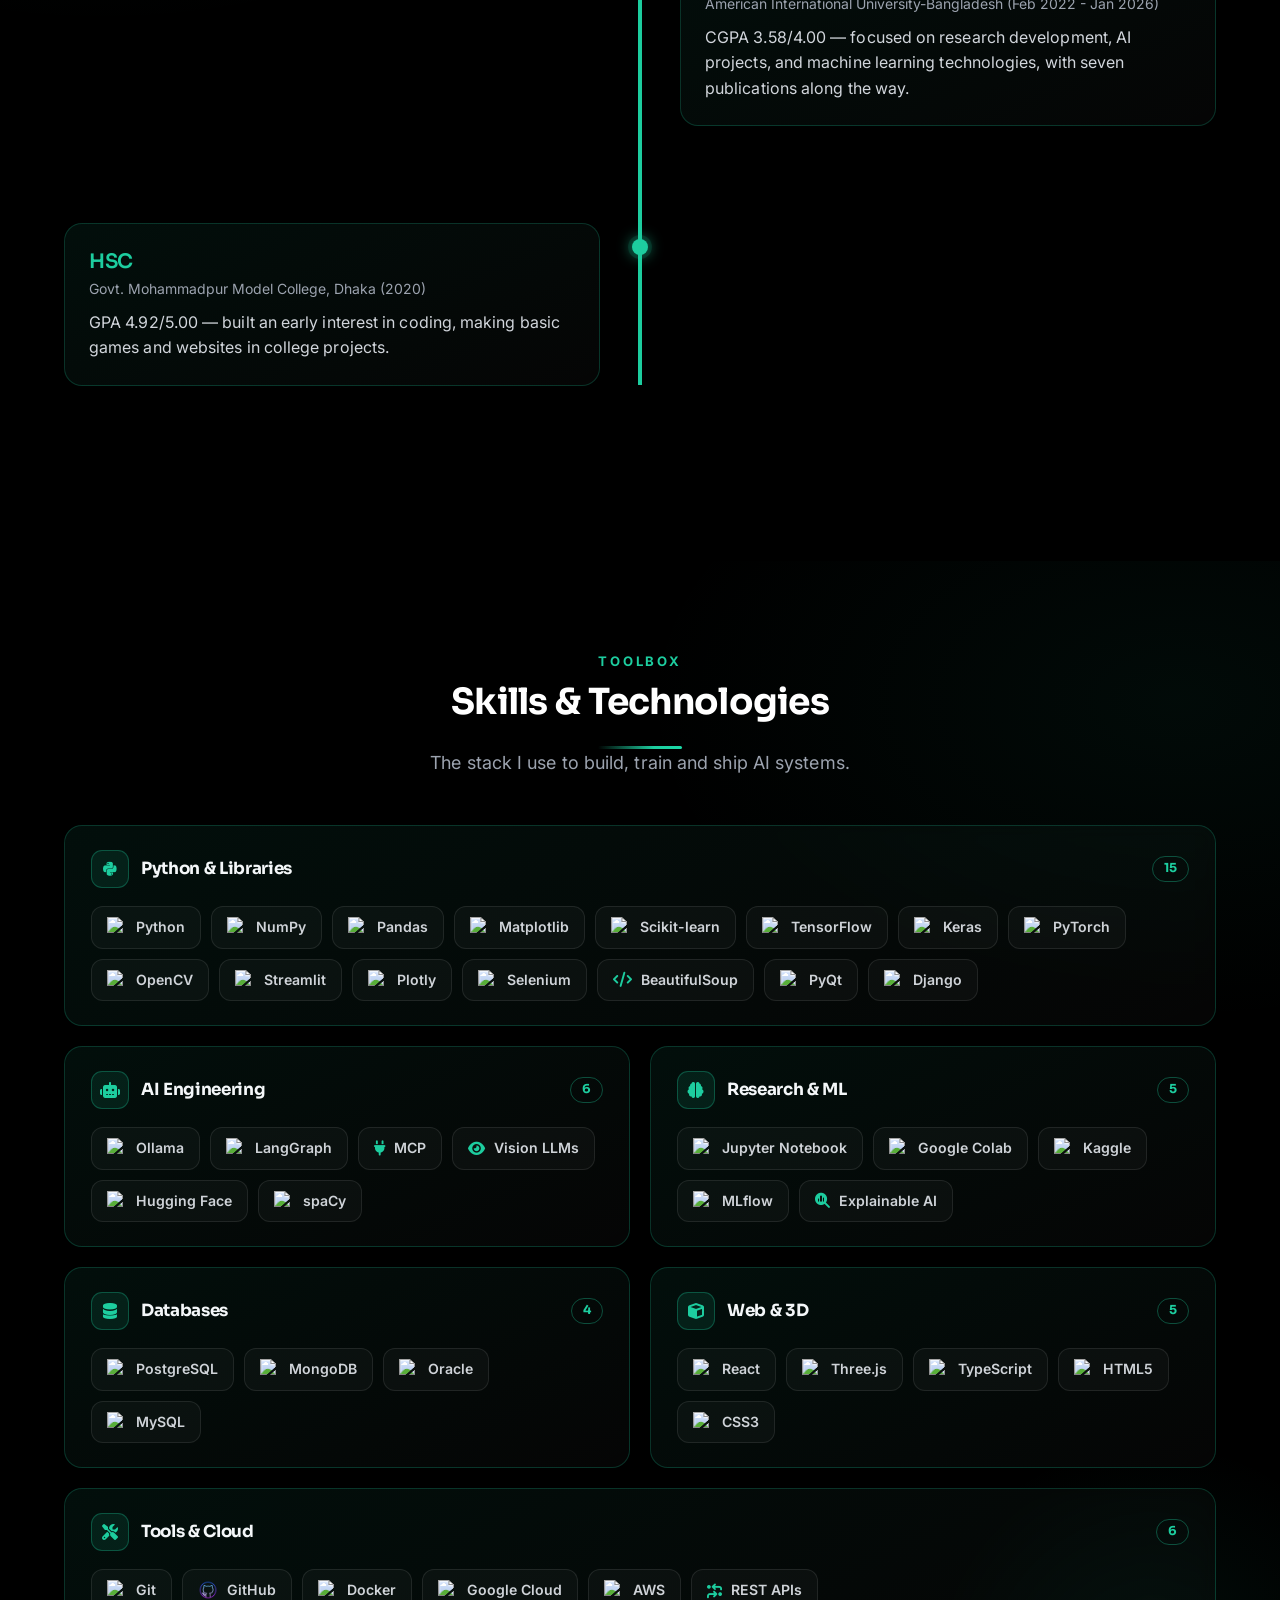
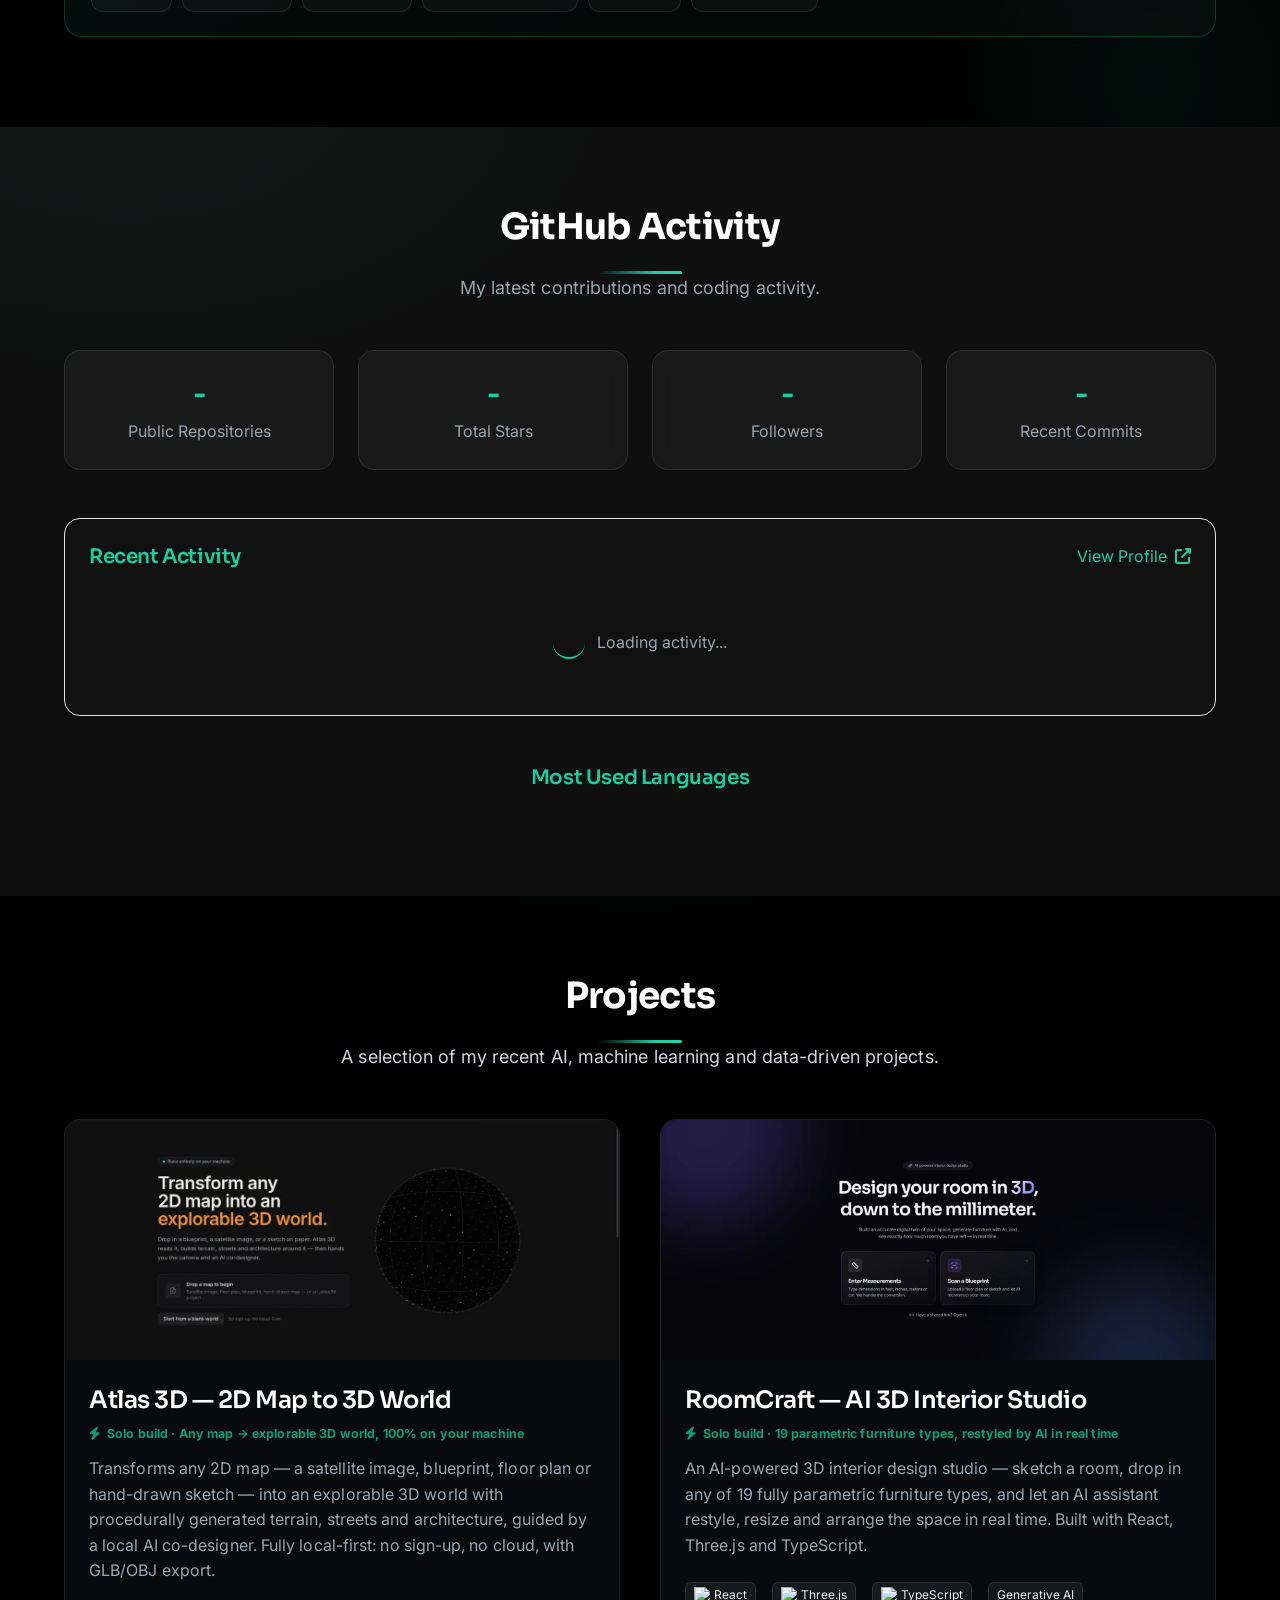
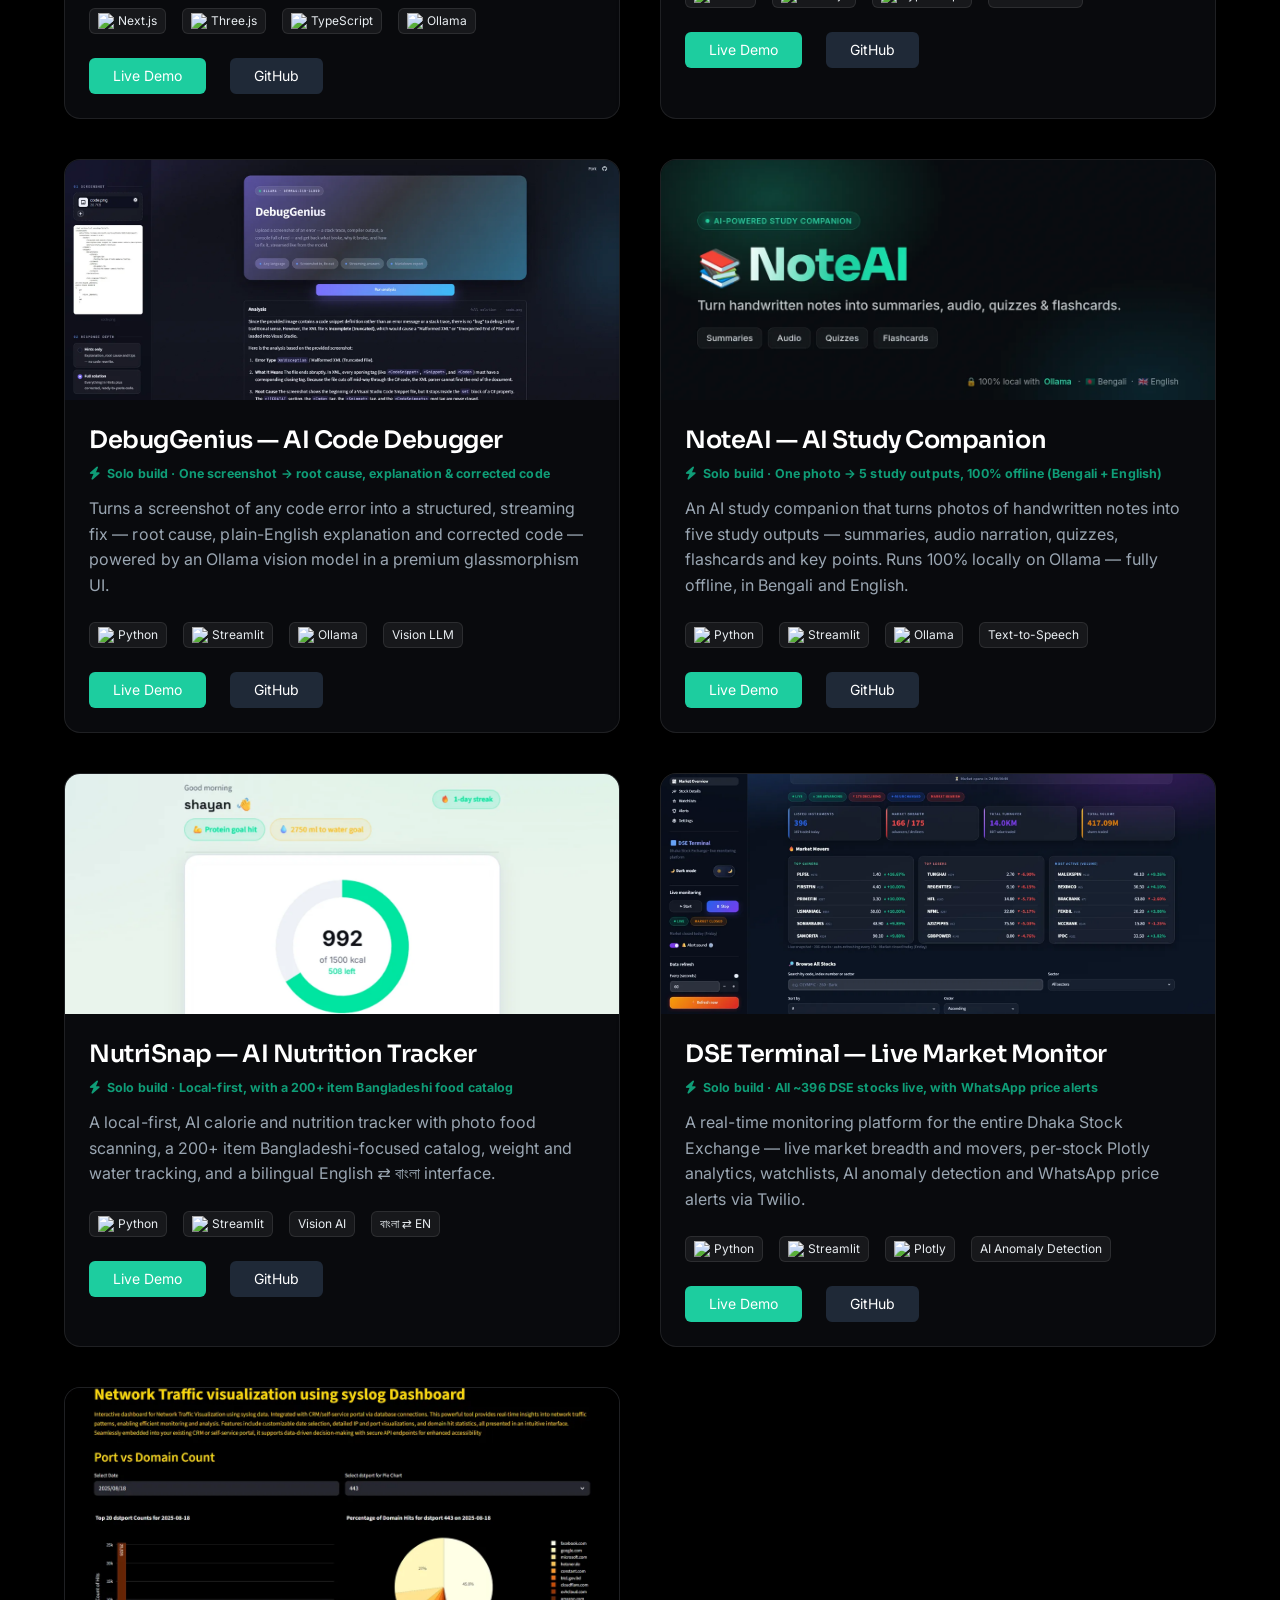
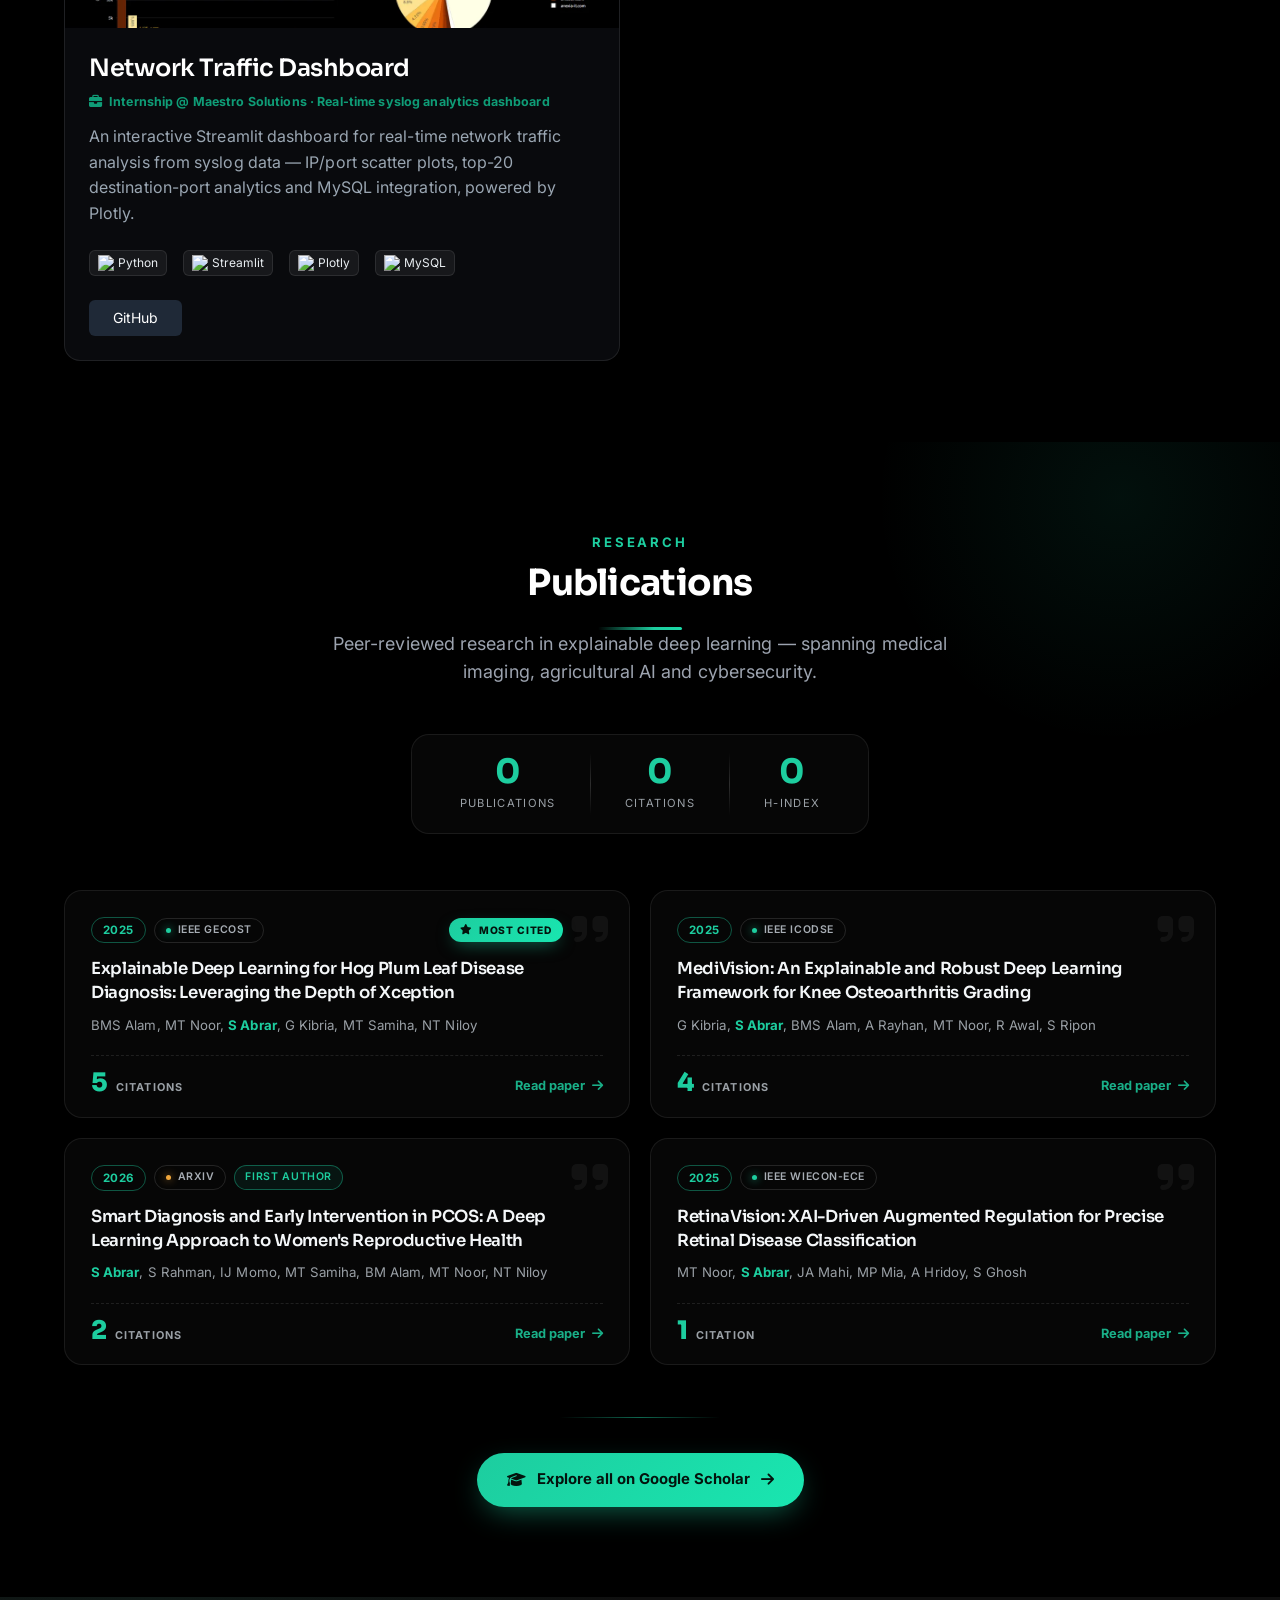
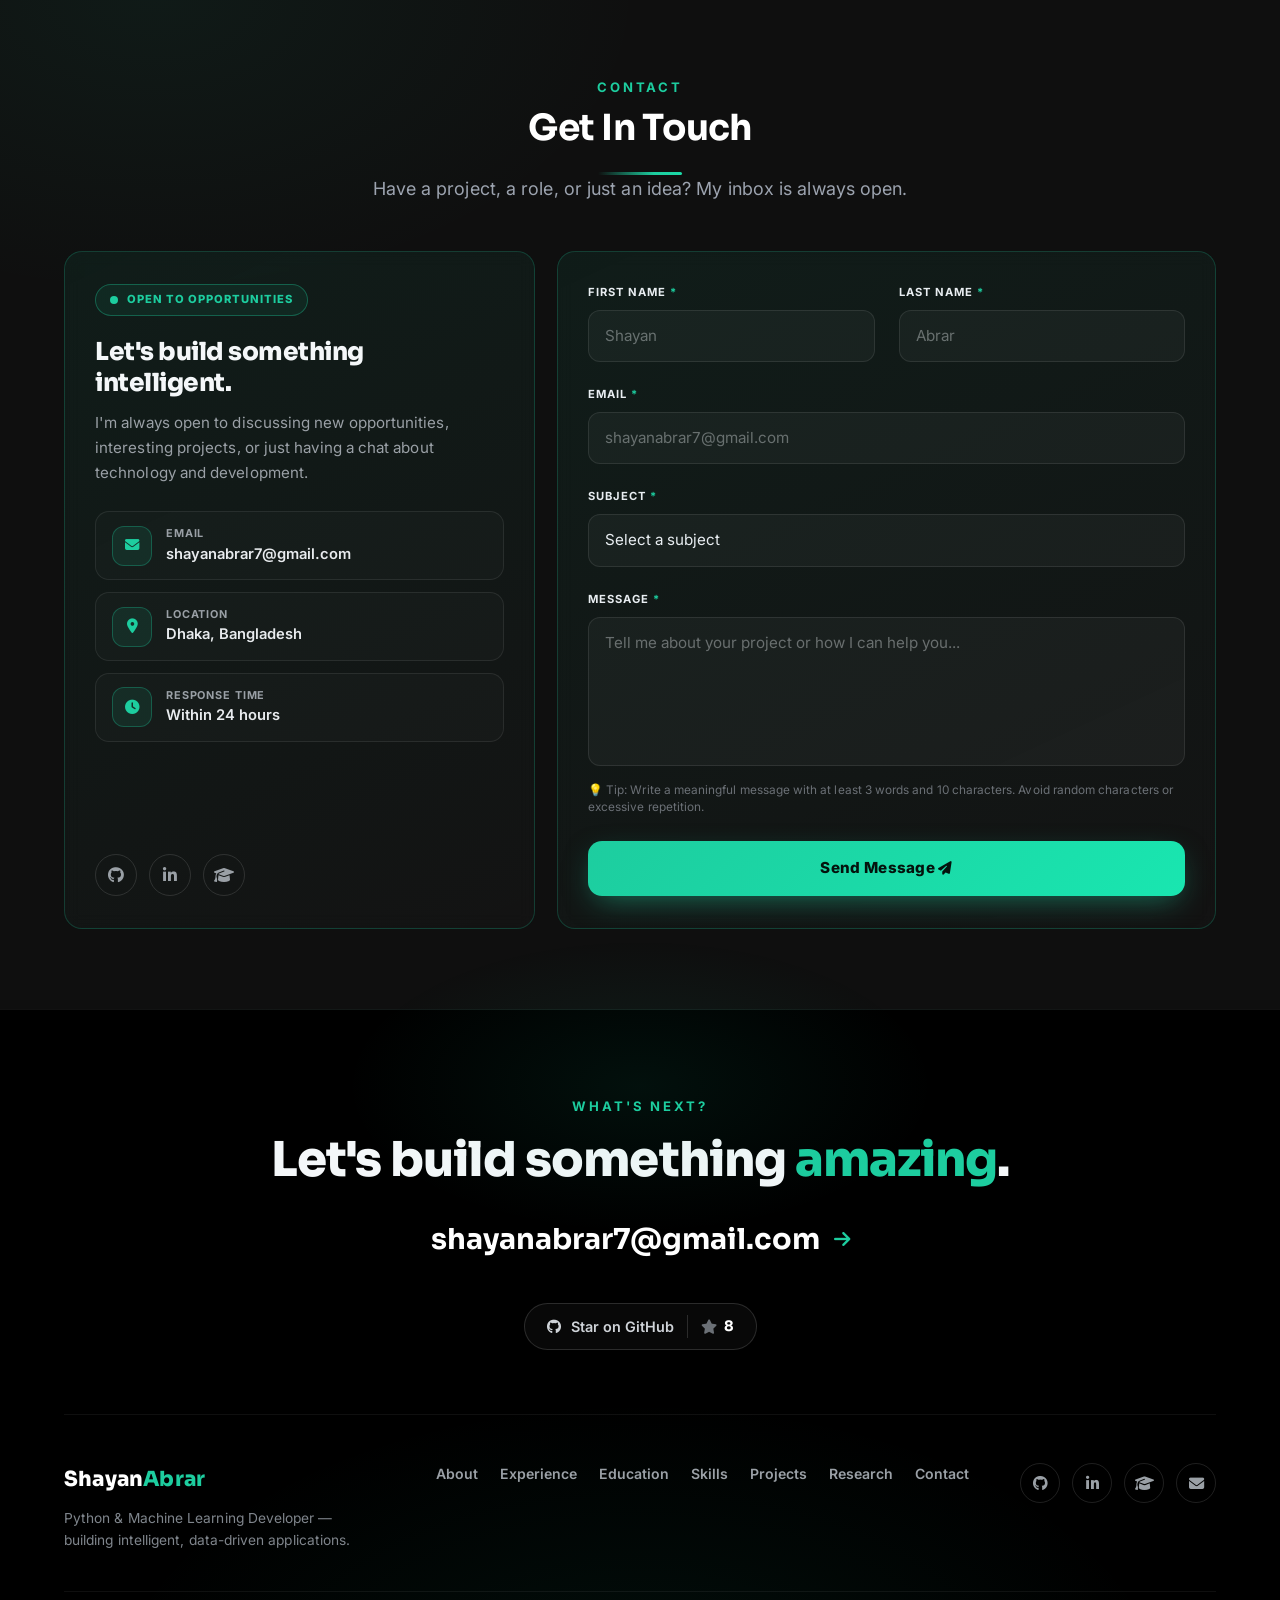
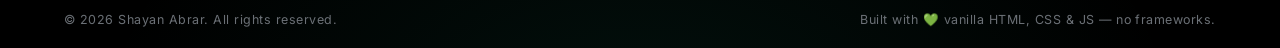
==== commit 93766bf5: "Add Atlas 3D project card" ====
--- a/index.html
+++ b/index.html
@@ -552,6 +552,43 @@
 
       <!-- SINGLE PROJECT CARD -->
       <div class="project-card bg-white text-black shadow-xl rounded-2xl overflow-hidden transform hover:scale-[1.02] transition-all duration-300">
+        <img src="./assets/atlas3d.webp" alt="Atlas 3D — transform any 2D map into an explorable 3D world" class="w-full h-60 object-cover" loading="lazy" />
+        <div class="p-6">
+          <h3 class="text-2xl font-semibold mb-2">Atlas 3D — 2D Map to 3D World</h3>
+          <p class="project-role"><i class="fas fa-bolt"></i> Solo build · Any map → explorable 3D world, 100% on your machine</p>
+          <p class="text-gray-700 mb-4">
+            Transforms any 2D map — a satellite image, blueprint, floor plan or hand-drawn sketch — into an explorable 3D world with procedurally generated terrain, streets and architecture, guided by a local AI co-designer. Fully local-first: no sign-up, no cloud, with GLB/OBJ export.
+          </p>
+          <div class="flex flex-wrap gap-3 mb-4">
+            <span class="flex items-center gap-1 bg-gray-100 px-2 py-1 text-xs rounded cursor-pointer">
+              <img src="https://cdn.jsdelivr.net/gh/devicons/devicon@latest/icons/nextjs/nextjs-original.svg" alt="Next.js" class="w-4 h-4" /> Next.js
+            </span>
+            <span class="flex items-center gap-1 bg-gray-100 px-2 py-1 text-xs rounded cursor-pointer">
+              <img src="https://cdn.jsdelivr.net/gh/devicons/devicon@latest/icons/threejs/threejs-original.svg" alt="Three.js" class="w-4 h-4" /> Three.js
+            </span>
+            <span class="flex items-center gap-1 bg-gray-100 px-2 py-1 text-xs rounded cursor-pointer">
+              <img src="https://cdn.jsdelivr.net/gh/devicons/devicon@latest/icons/typescript/typescript-original.svg" alt="TypeScript" class="w-4 h-4" /> TypeScript
+            </span>
+            <span class="flex items-center gap-1 bg-gray-100 px-2 py-1 text-xs rounded cursor-pointer">
+              <img src="https://cdn.simpleicons.org/ollama/000000" alt="Ollama" class="w-4 h-4" /> Ollama
+            </span>
+          </div>
+          <div class="flex gap-4">
+            <a href="https://atlas-3-d.vercel.app/" target="_blank"
+              class="project-btn project-btn--demo bg-[#1DCD9F] text-white px-4 py-2 rounded hover:bg-[#17b890] transition-all text-sm">
+              Live Demo
+            </a>
+            <a href="https://github.com/SHAYAN-ABRAR/Atlas-3D" target="_blank"
+              class="project-btn bg-gray-800 text-white px-4 py-2 rounded hover:bg-gray-700 transition-all text-sm">
+              GitHub
+            </a>
+          </div>
+        </div>
+      </div>
+      <!-- /SINGLE PROJECT CARD -->
+
+      <!-- SINGLE PROJECT CARD -->
+      <div class="project-card bg-white text-black shadow-xl rounded-2xl overflow-hidden transform hover:scale-[1.02] transition-all duration-300">
         <img src="./assets/roomcraft.webp" alt="RoomCraft — AI 3D interior design studio" class="w-full h-60 object-cover" loading="lazy" />
         <div class="p-6">
           <h3 class="text-2xl font-semibold mb-2">RoomCraft — AI 3D Interior Studio</h3>
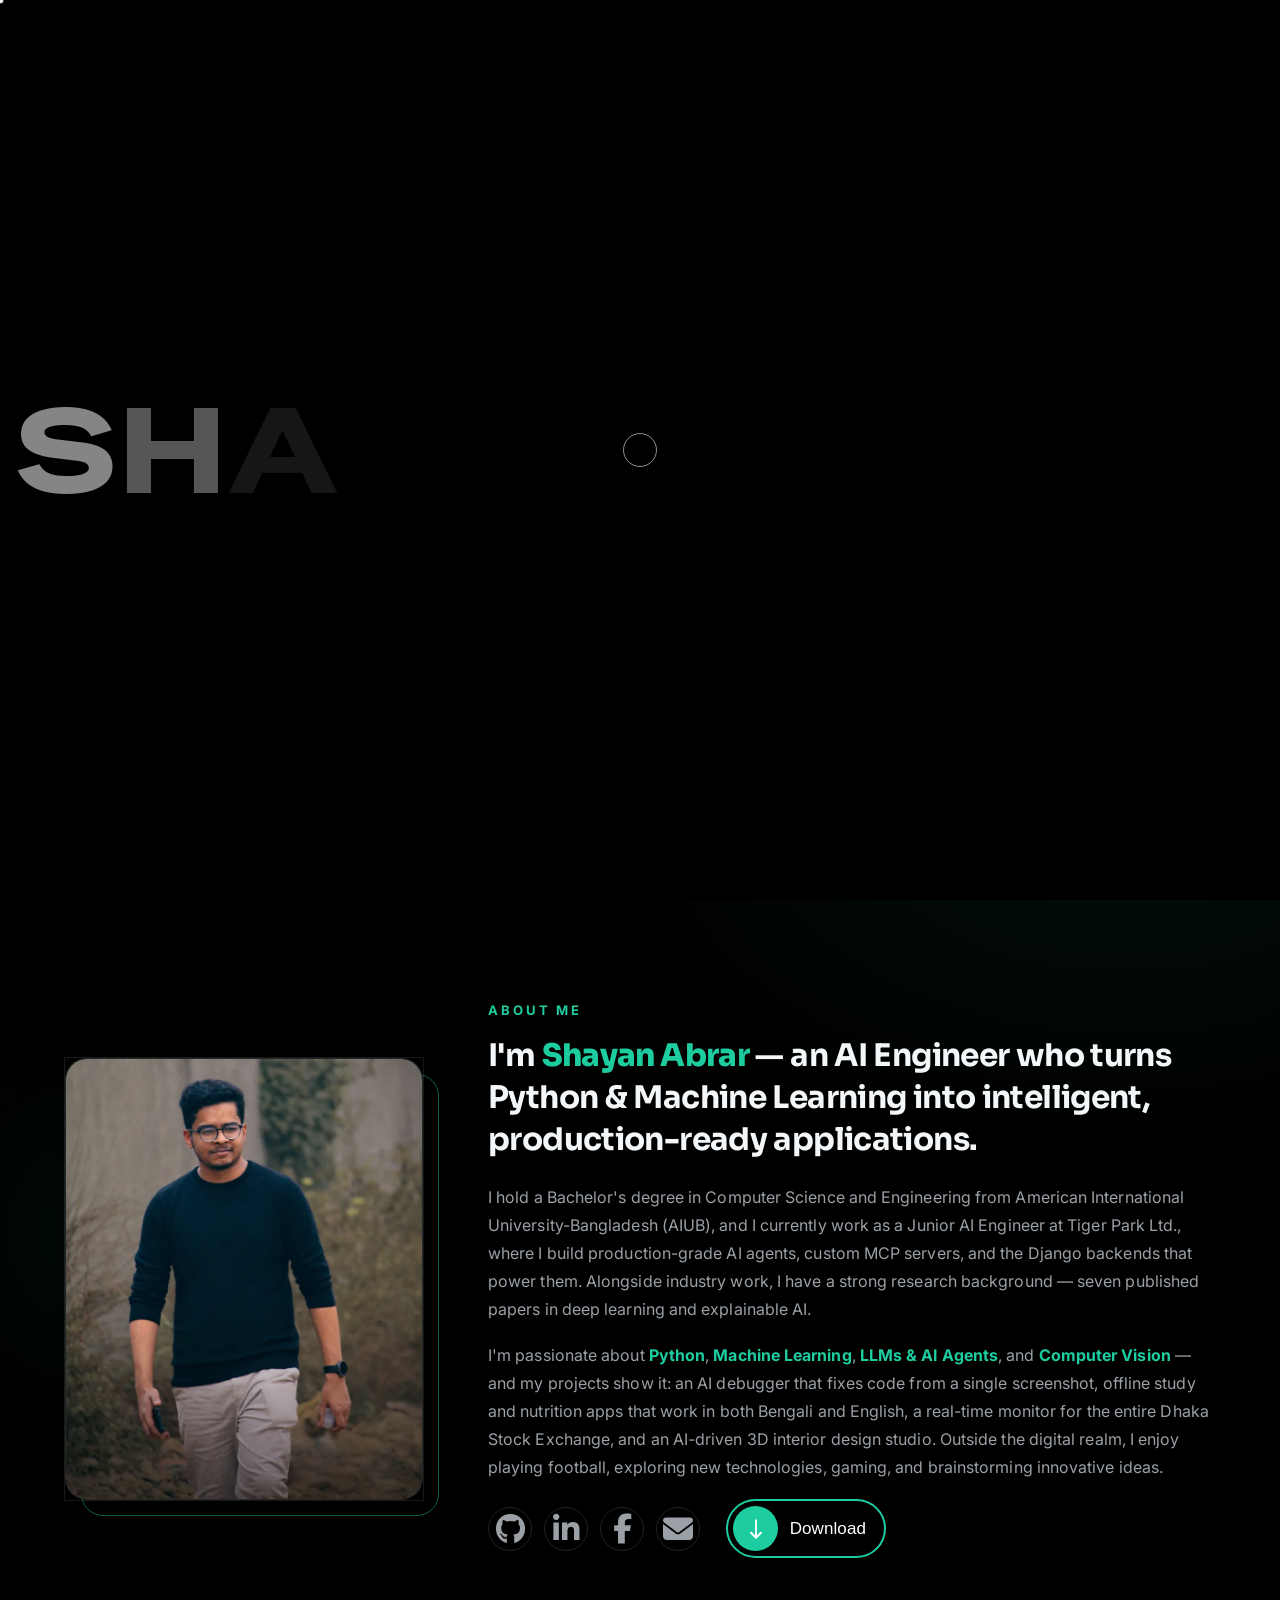
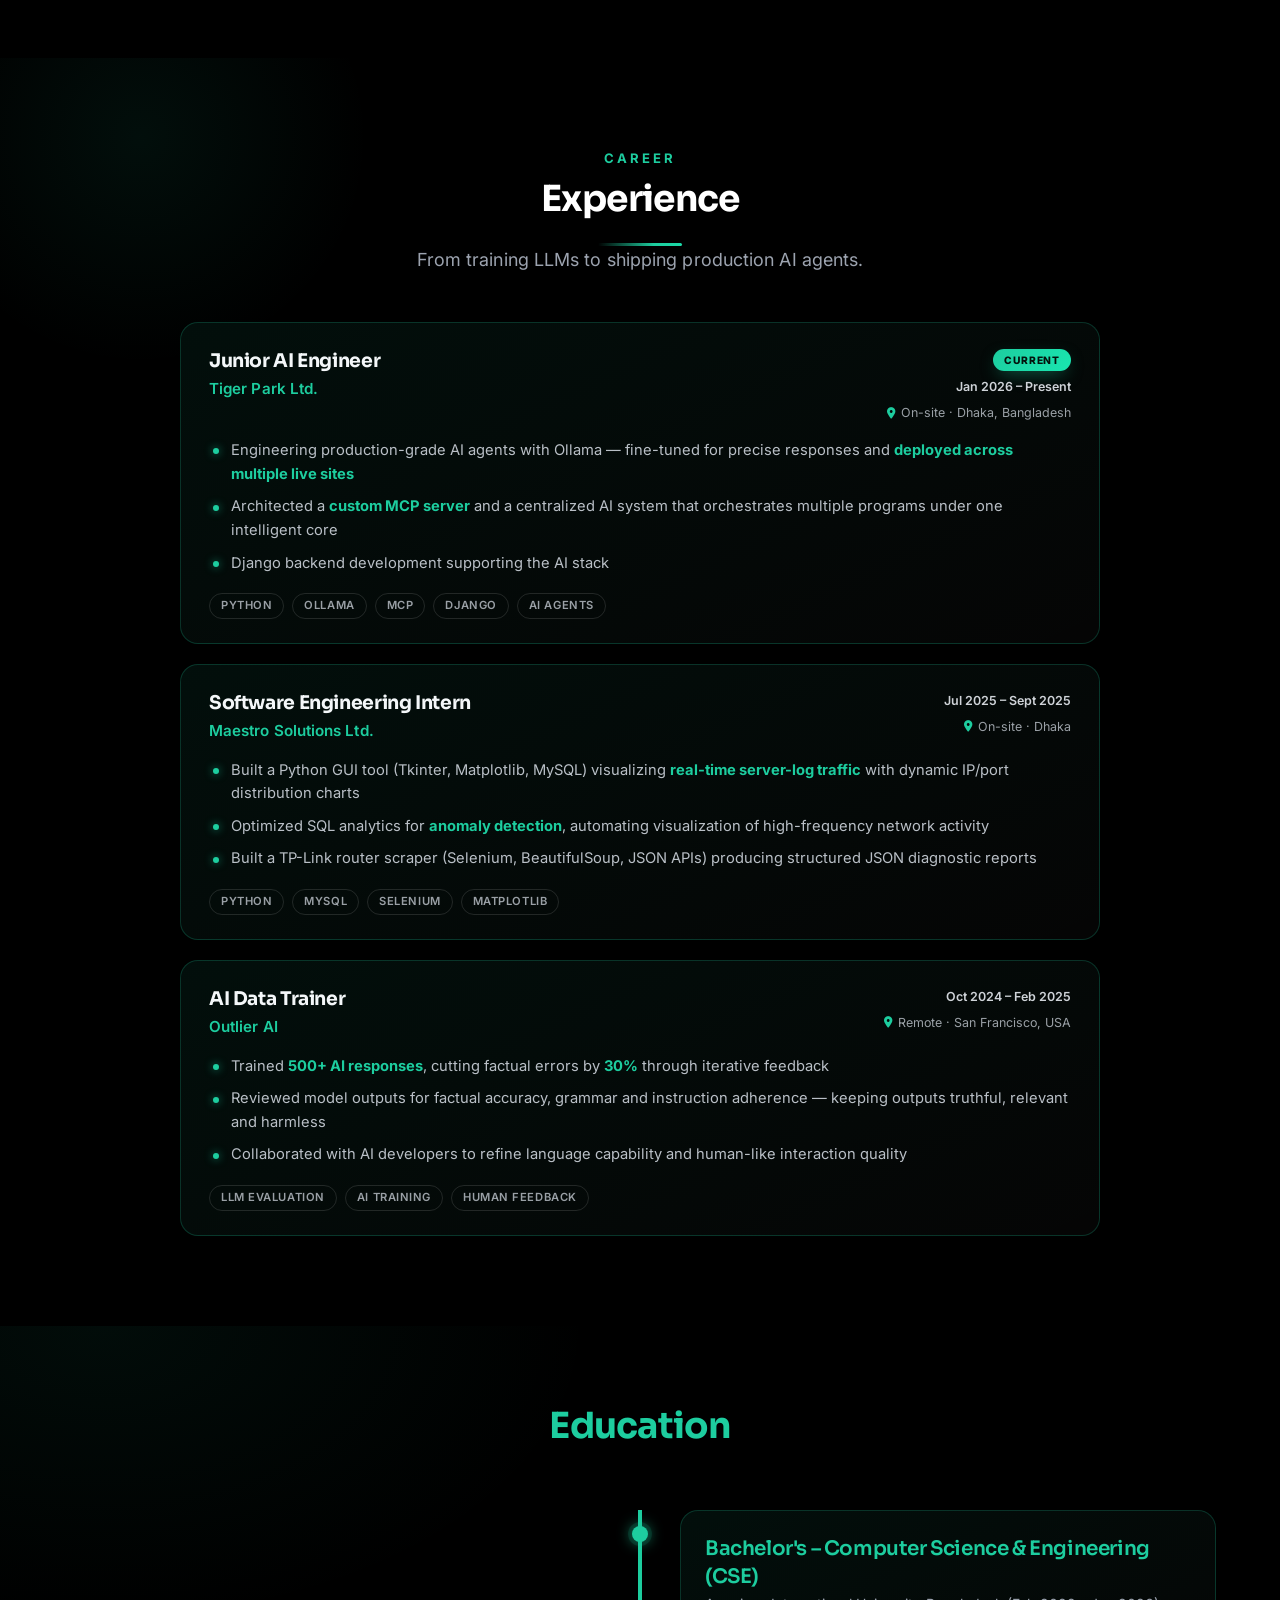
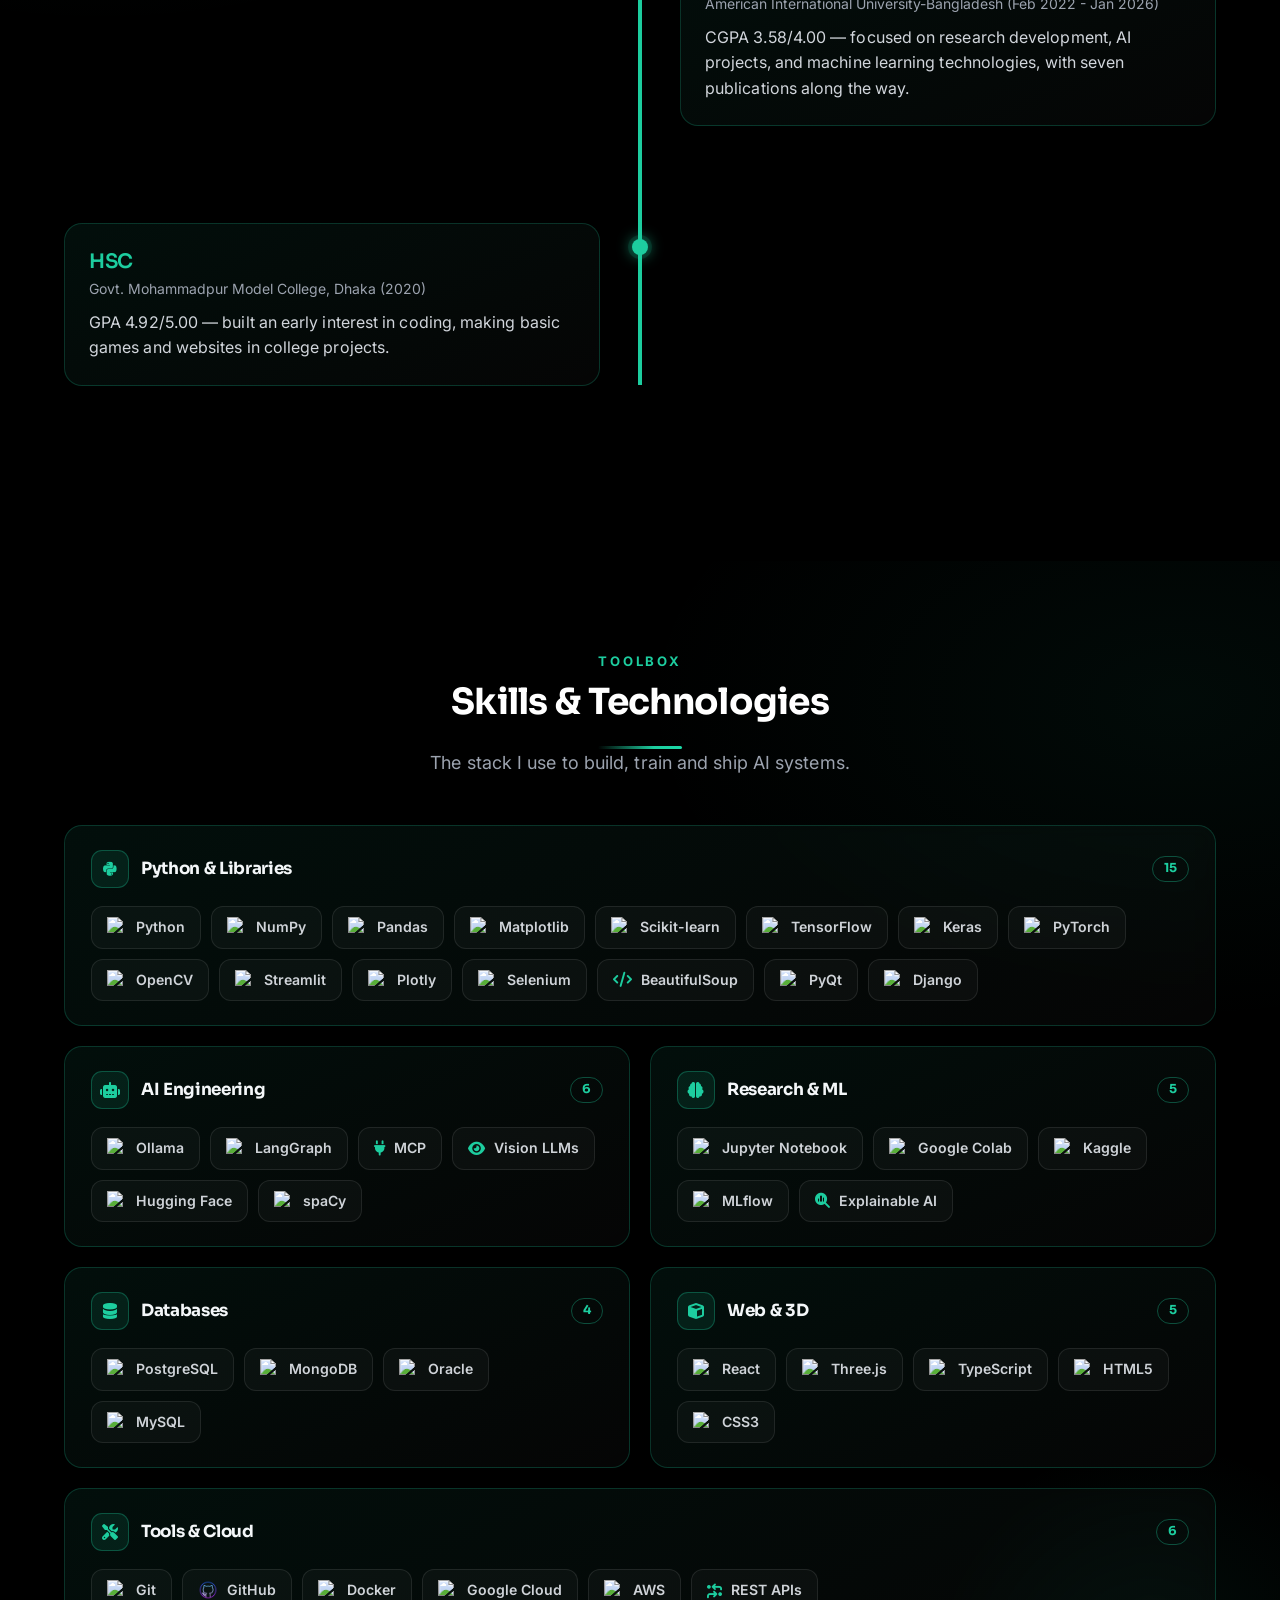
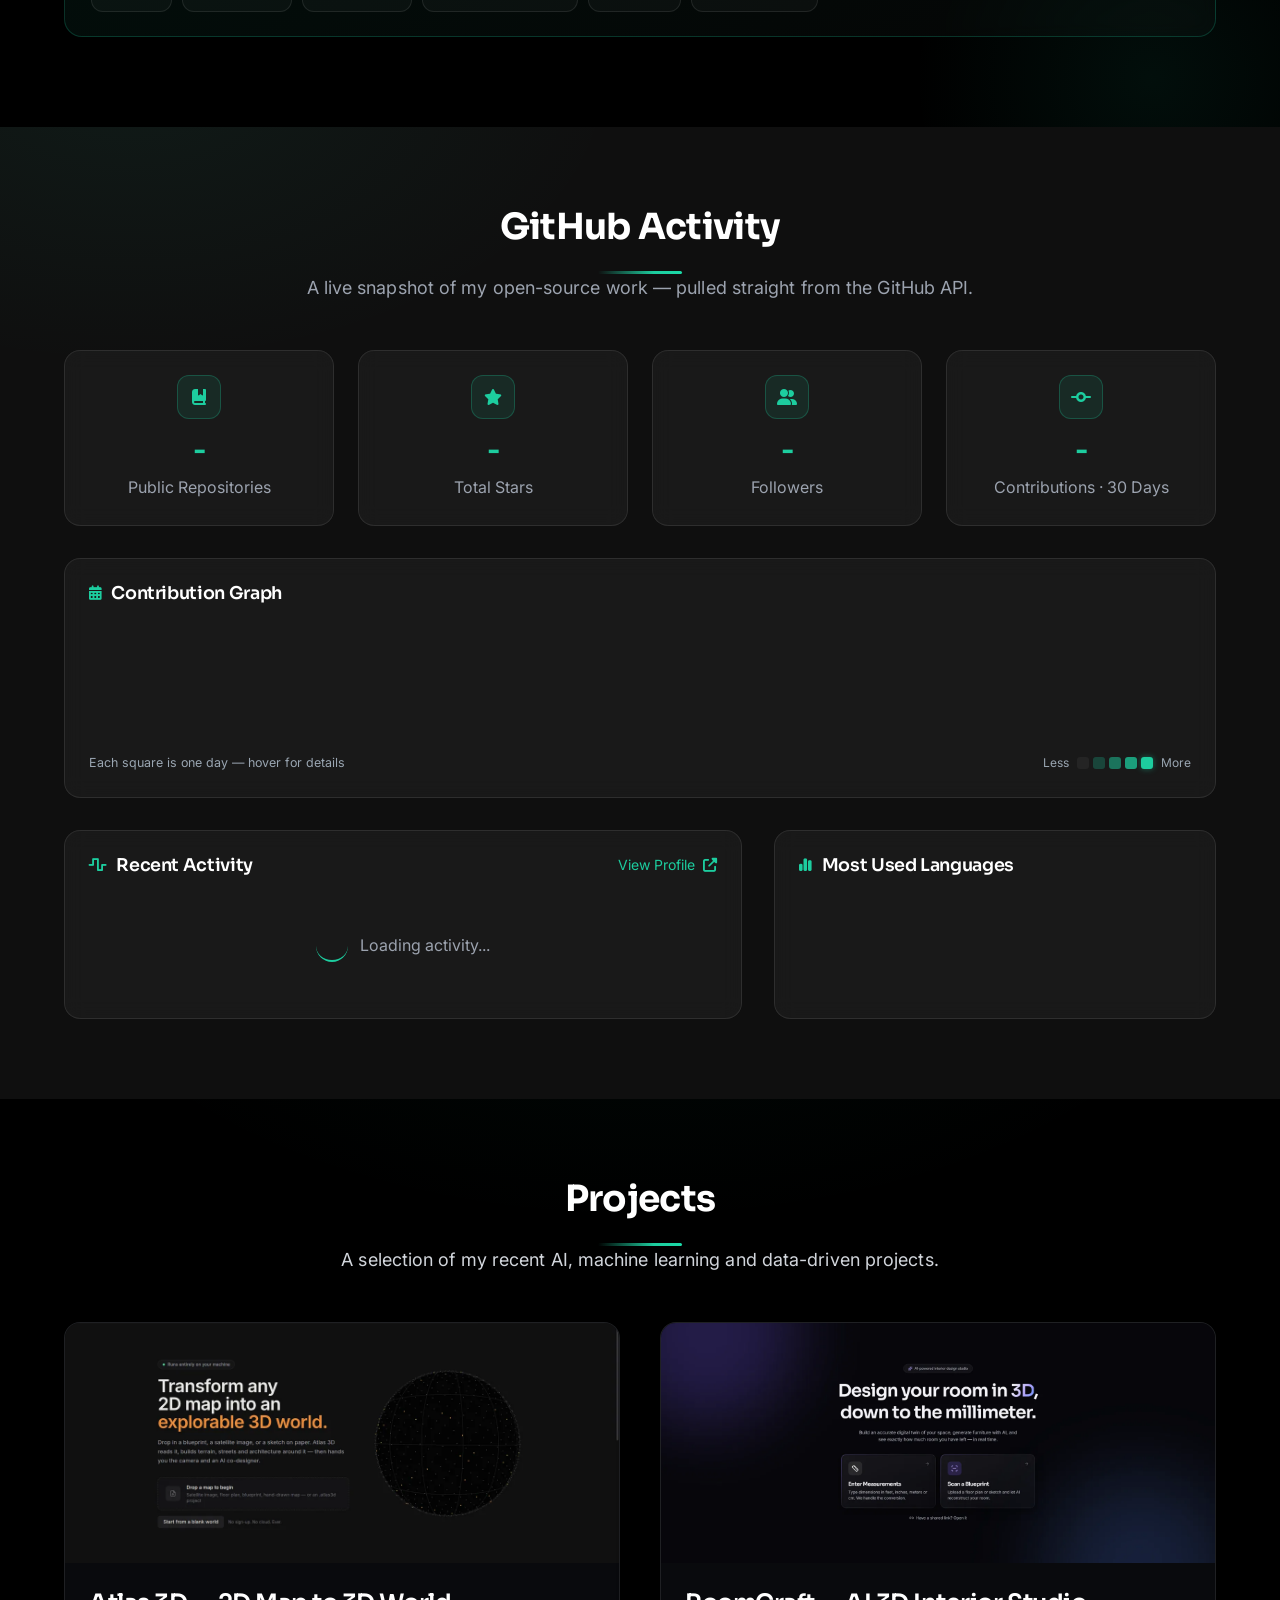
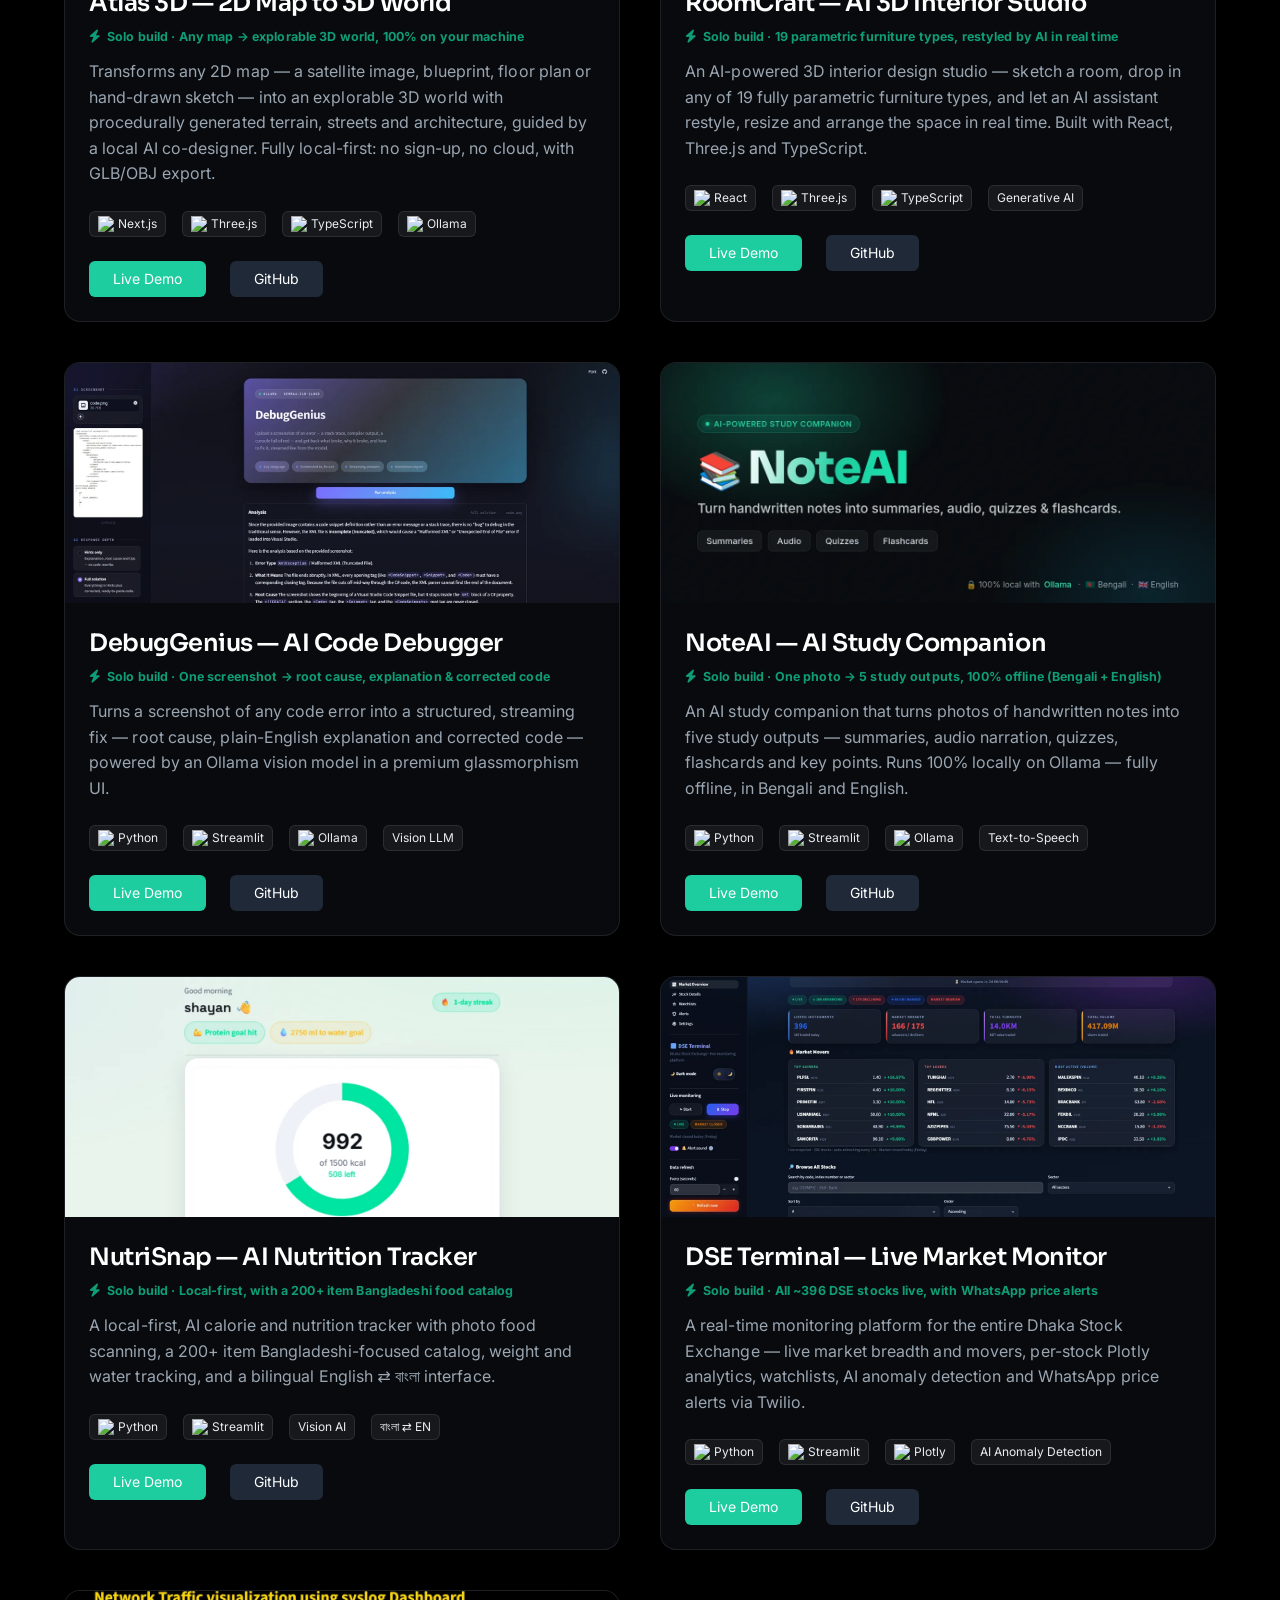
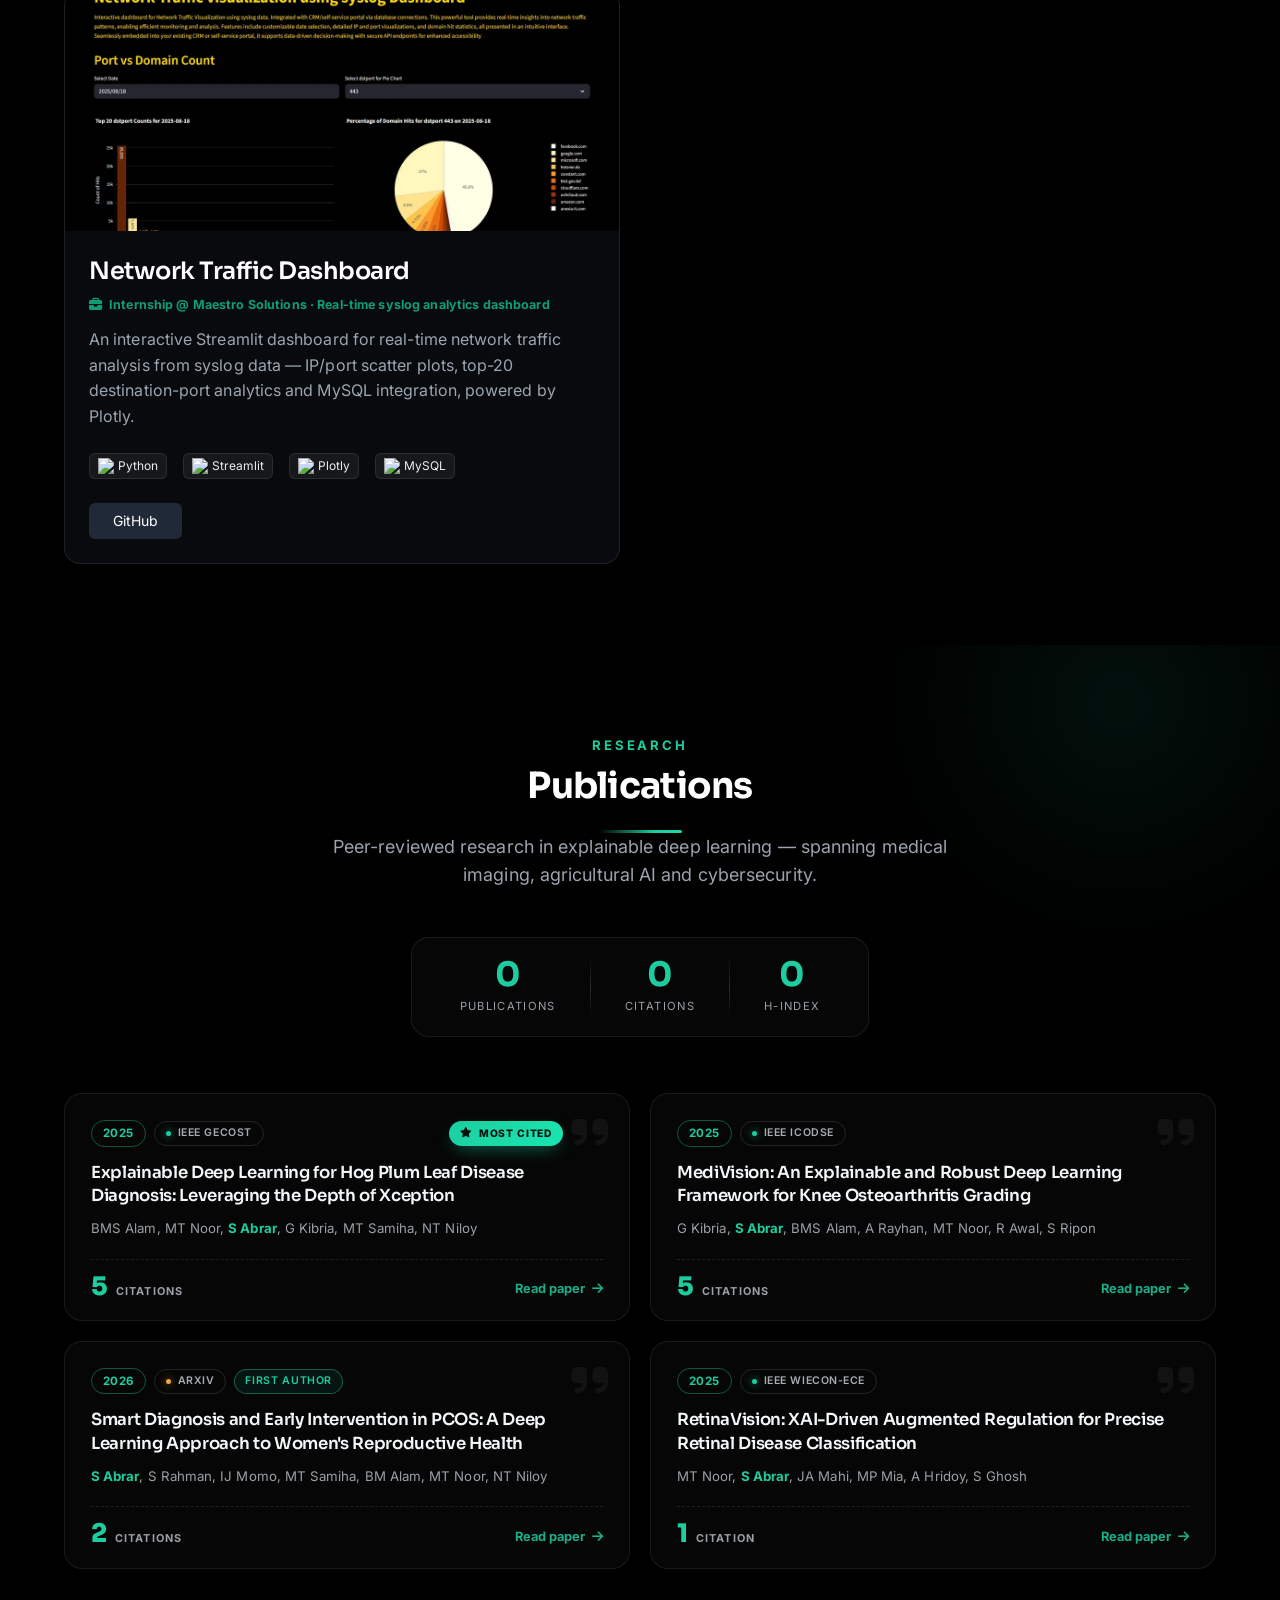
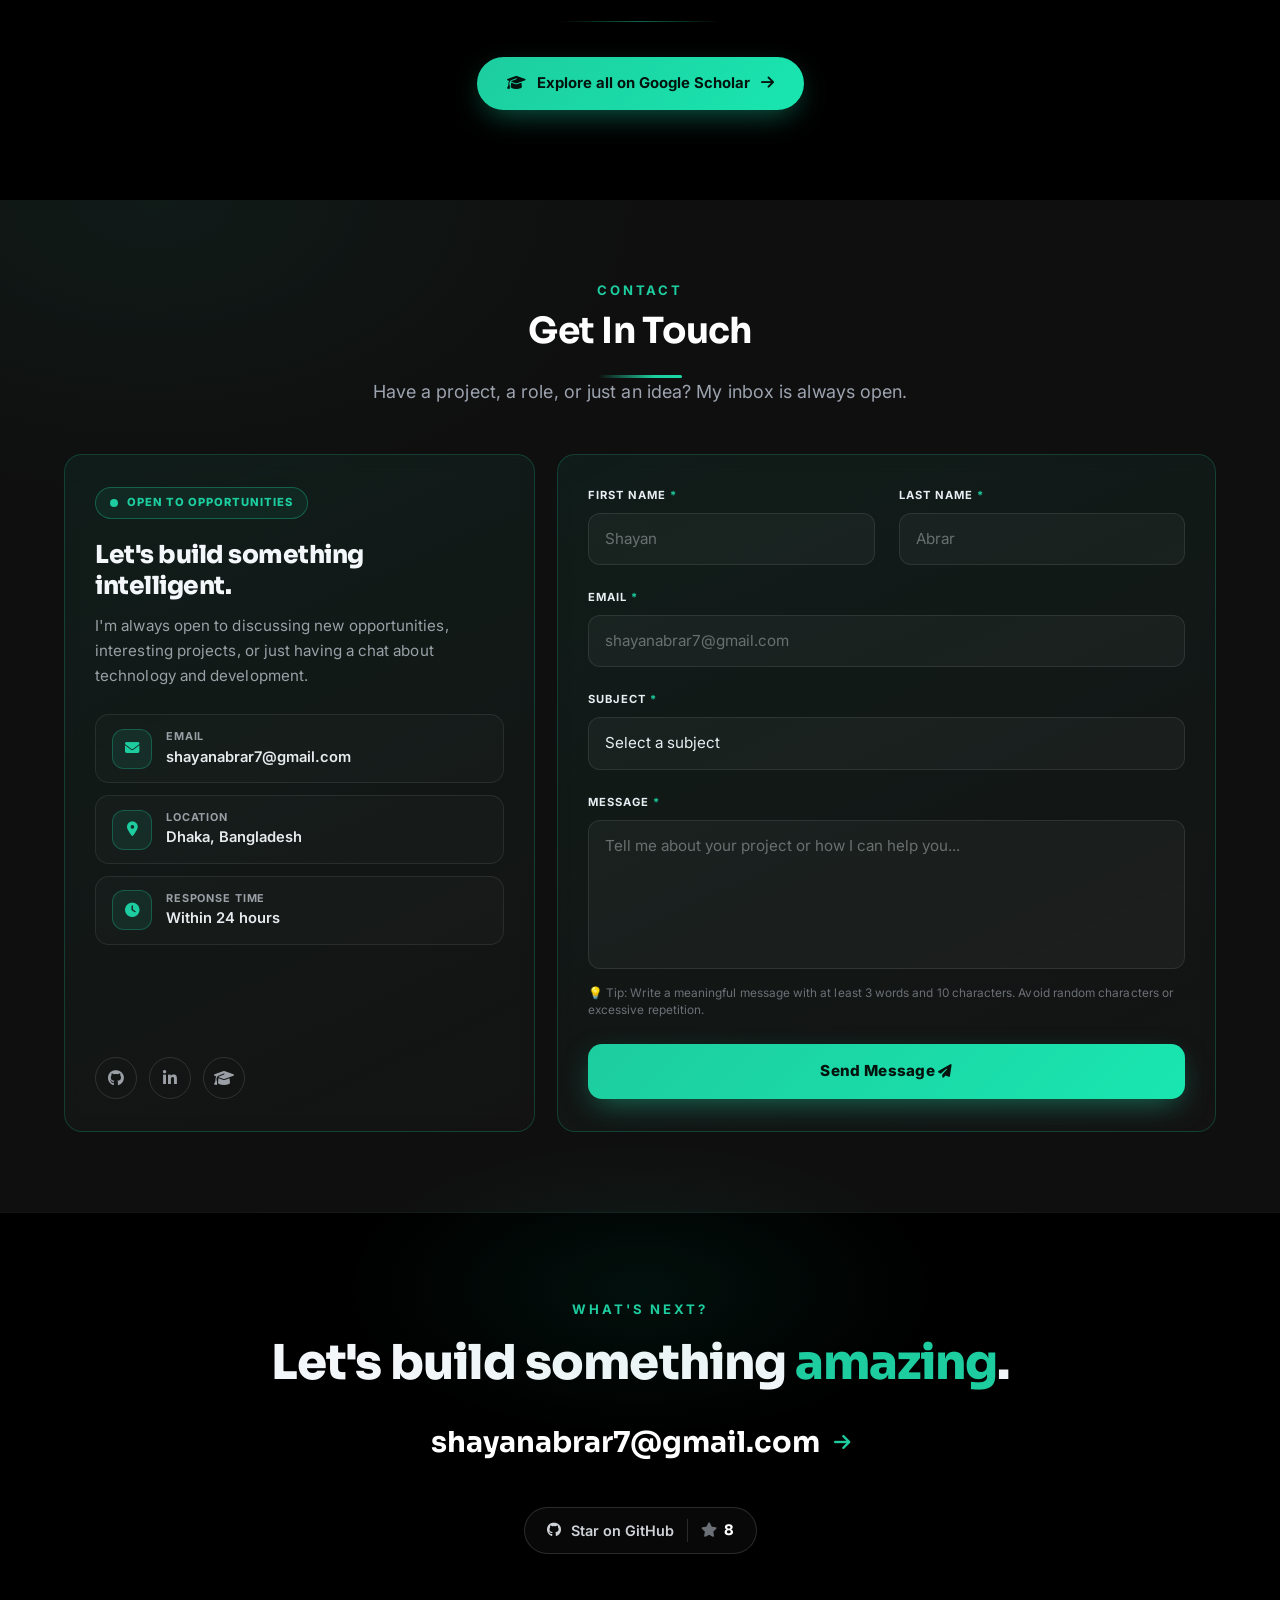
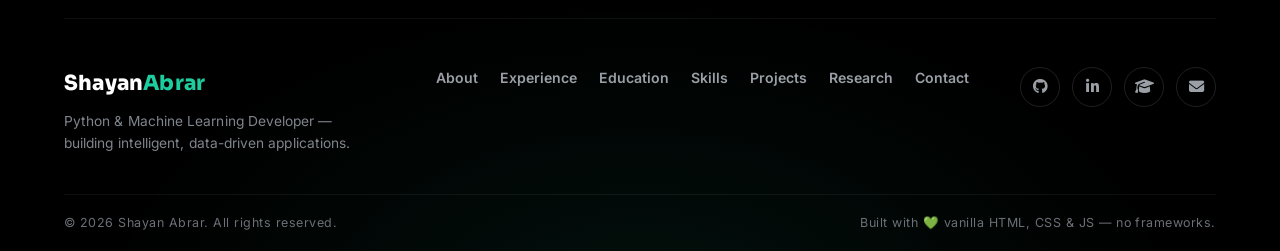
==== commit 0ca25c5d: "Redesign GitHub activity dashboard, add WebGL hero & contact backgrounds, update citation counts" ====
--- a/index.html
+++ b/index.html
@@ -479,55 +479,86 @@
   <div class="max-w-6xl mx-auto">
     <div class="text-center mb-12">
       <h2 class="text-4xl font-bold mb-4">GitHub Activity</h2>
-      <p class="text-gray-400 text-lg">My latest contributions and coding activity.</p>
-    </div>
-
-    <div class="grid md:grid-cols-2 lg:grid-cols-4 gap-6 mb-12">
+      <p class="text-gray-400 text-lg">A live snapshot of my open-source work — pulled straight from the GitHub API.</p>
+    </div>
+
+    <div class="grid grid-cols-2 lg:grid-cols-4 gap-4 md:gap-6 mb-8">
       <!-- GitHub Stats Cards -->
-      <div class="github-stat-card bg-[#111] p-6 rounded-2xl text-center border border-gray-800 hover:border-[#1DCD9F] transition-all duration-300">
+      <div class="github-stat-card gh-stat bg-[#111] p-6 rounded-2xl text-center border border-gray-800">
+        <div class="gh-stat__icon"><i class="fas fa-book-bookmark"></i></div>
         <div class="text-3xl font-bold text-[#1DCD9F] mb-2" id="githubRepos">-</div>
         <div class="text-gray-400">Public Repositories</div>
       </div>
-      
-      <div class="github-stat-card bg-[#111] p-6 rounded-2xl text-center border border-gray-800 hover:border-[#1DCD9F] transition-all duration-300">
+
+      <div class="github-stat-card gh-stat bg-[#111] p-6 rounded-2xl text-center border border-gray-800">
+        <div class="gh-stat__icon"><i class="fas fa-star"></i></div>
         <div class="text-3xl font-bold text-[#1DCD9F] mb-2" id="githubStars">-</div>
         <div class="text-gray-400">Total Stars</div>
       </div>
-      
-      <div class="github-stat-card bg-[#111] p-6 rounded-2xl text-center border border-gray-800 hover:border-[#1DCD9F] transition-all duration-300">
+
+      <div class="github-stat-card gh-stat bg-[#111] p-6 rounded-2xl text-center border border-gray-800">
+        <div class="gh-stat__icon"><i class="fas fa-user-group"></i></div>
         <div class="text-3xl font-bold text-[#1DCD9F] mb-2" id="githubFollowers">-</div>
         <div class="text-gray-400">Followers</div>
       </div>
-      
-      <div class="github-stat-card bg-[#111] p-6 rounded-2xl text-center border border-gray-800 hover:border-[#1DCD9F] transition-all duration-300">
+
+      <div class="github-stat-card gh-stat bg-[#111] p-6 rounded-2xl text-center border border-gray-800">
+        <div class="gh-stat__icon"><i class="fas fa-code-commit"></i></div>
         <div class="text-3xl font-bold text-[#1DCD9F] mb-2" id="githubCommits">-</div>
-        <div class="text-gray-400">Recent Commits</div>
-      </div>
-    </div>
-
-    <!-- GitHub Activity Feed -->
-    <div class="bg-[#111] rounded-2xl p-6 border border-gray-800">
-      <div class="flex items-center justify-between mb-6">
-        <h3 class="text-xl font-semibold text-[#1DCD9F]">Recent Activity</h3>
-        <a href="https://github.com/SHAYAN-ABRAR?tab=repositories" target="_blank" class="text-[#1DCD9F] hover:text-[#17b890] transition-colors">
-          View Profile <i class="fas fa-external-link-alt ml-1"></i>
-        </a>
-      </div>
-      
-      <div id="githubActivity" class="space-y-4">
-        <!-- Activity items will be loaded here -->
-        <div class="flex items-center justify-center py-8">
-          <div class="animate-spin rounded-full h-8 w-8 border-b-2 border-[#1DCD9F]"></div>
-          <span class="ml-3 text-gray-400">Loading activity...</span>
-        </div>
-      </div>
-    </div>
-
-    <!-- Top Languages -->
-    <div class="mt-12">
-      <h3 class="text-xl font-semibold text-[#1DCD9F] mb-6 text-center">Most Used Languages</h3>
-      <div class="grid md:grid-cols-2 lg:grid-cols-3 gap-6" id="githubLanguages">
-        <!-- Language cards will be loaded here -->
+        <div class="text-gray-400">Contributions · 30 Days</div>
+      </div>
+    </div>
+
+    <!-- Contribution heatmap -->
+    <div class="gh-panel bg-[#111] rounded-2xl p-6 border border-gray-800 mb-8" id="githubHeatmapCard">
+      <div class="gh-panel__head">
+        <h3 class="gh-panel__title"><i class="fas fa-calendar-days"></i> Contribution Graph</h3>
+        <span class="gh-panel__meta" id="githubContribTotal"></span>
+      </div>
+      <div class="gh-heatmap-scroll">
+        <div class="gh-heatmap" id="githubHeatmap" aria-label="GitHub contribution calendar for the last year"></div>
+      </div>
+      <div class="gh-heatmap-foot">
+        <span class="gh-heatmap-hint">Each square is one day — hover for details</span>
+        <div class="gh-heatmap-legend" aria-hidden="true">
+          <span>Less</span>
+          <span class="gh-cell" data-level="0"></span>
+          <span class="gh-cell" data-level="1"></span>
+          <span class="gh-cell" data-level="2"></span>
+          <span class="gh-cell" data-level="3"></span>
+          <span class="gh-cell" data-level="4"></span>
+          <span>More</span>
+        </div>
+      </div>
+    </div>
+
+    <div class="grid lg:grid-cols-5 gap-8">
+      <!-- GitHub Activity Feed -->
+      <div class="gh-panel bg-[#111] rounded-2xl p-6 border border-gray-800 lg:col-span-3">
+        <div class="gh-panel__head">
+          <h3 class="gh-panel__title"><i class="fas fa-wave-square"></i> Recent Activity</h3>
+          <a href="https://github.com/SHAYAN-ABRAR" target="_blank" rel="noopener" class="text-[#1DCD9F] hover:text-[#17b890] transition-colors text-sm">
+            View Profile <i class="fas fa-external-link-alt ml-1"></i>
+          </a>
+        </div>
+
+        <div id="githubActivity" class="gh-timeline">
+          <!-- Activity items will be loaded here -->
+          <div class="flex items-center justify-center py-8">
+            <div class="animate-spin rounded-full h-8 w-8 border-b-2 border-[#1DCD9F]"></div>
+            <span class="ml-3 text-gray-400">Loading activity...</span>
+          </div>
+        </div>
+      </div>
+
+      <!-- Top Languages -->
+      <div class="gh-panel bg-[#111] rounded-2xl p-6 border border-gray-800 lg:col-span-2">
+        <div class="gh-panel__head">
+          <h3 class="gh-panel__title"><i class="fas fa-chart-simple"></i> Most Used Languages</h3>
+        </div>
+        <div id="githubLanguages">
+          <!-- Language bar + legend will be loaded here -->
+        </div>
       </div>
     </div>
   </div>
@@ -815,7 +846,7 @@
       </div>
       <div class="research-stats__divider"></div>
       <div class="research-stat">
-        <span class="research-stat-num" data-count="12">0</span>
+        <span class="research-stat-num" data-count="13">0</span>
         <span class="research-stat-label">Citations</span>
       </div>
       <div class="research-stats__divider"></div>
@@ -852,7 +883,7 @@
         <h3 class="pub-title">MediVision: An Explainable and Robust Deep Learning Framework for Knee Osteoarthritis Grading</h3>
         <p class="pub-authors">G Kibria, <span class="pub-me">S Abrar</span>, BMS Alam, A Rayhan, MT Noor, R Awal, S Ripon</p>
         <div class="pub-feat__foot">
-          <span class="pub-feat__cites"><span class="pub-feat__cites-num">4</span> citations</span>
+          <span class="pub-feat__cites"><span class="pub-feat__cites-num">5</span> citations</span>
           <span class="pub-read">Read paper <i class="fas fa-arrow-right"></i></span>
         </div>
       </a>
@@ -901,6 +932,8 @@
 
 <!-- CONTACT FORM SECTION -->
 <section id="contact-form" class="bg-[#0f0f0f] text-white py-20 px-6">
+  <!-- GridScan WebGL background (gridscan-contact.js) -->
+  <div id="gridscan-contact" aria-hidden="true"></div>
   <div class="max-w-6xl mx-auto">
     <div class="text-center mb-12">
       <p class="research-eyebrow">Contact</p>
@@ -1101,6 +1134,10 @@
     <script src="https://cdn.jsdelivr.net/npm/gsap@3.12.7/dist/ScrollTrigger.min.js"></script>
     <!-- Particles background -->
     <script src="https://cdn.jsdelivr.net/npm/particles.js@2.0.0/particles.min.js"></script>
+    <!-- Hero space particles: WebGL (ogl) port of React Bits <Particles /> -->
+    <script type="module" src="hero-particles.js"></script>
+    <!-- Contact section scanning grid: WebGL (ogl) port of React Bits <GridScan /> -->
+    <script type="module" src="gridscan-contact.js"></script>
 
     <!-- Back to Top Button -->
     <div class="wrapper">
--- a/styles.css
+++ b/styles.css
@@ -1122,13 +1122,15 @@
   border-color: var(--border-hover) !important;
   box-shadow: 0 22px 50px -26px var(--accent-glow);
 }
-#githubLanguages > div,
-#githubActivity > div {
-  transition: transform 0.3s var(--ease), border-color 0.3s var(--ease), box-shadow 0.3s var(--ease);
-}
-#githubLanguages > div:hover {
-  transform: translateY(-3px);
-  box-shadow: 0 18px 44px -26px var(--accent-glow);
+.gh-panel {
+  background: var(--surface) !important;
+  border: 1px solid var(--border) !important;
+  backdrop-filter: blur(10px);
+  transition: border-color 0.35s var(--ease), box-shadow 0.35s var(--ease);
+}
+.gh-panel:hover {
+  border-color: var(--border-hover) !important;
+  box-shadow: 0 22px 50px -28px var(--accent-glow);
 }
 
 /* ---- Project cards: cohesive dark glassmorphism ---- */
@@ -1453,6 +1455,36 @@
   }
 }
 
+/* ---- Hero WebGL particle field (hero-particles.js) ---- */
+#particles-hero canvas {
+  display: block;
+  position: absolute;
+  inset: 0;
+  width: 100%;
+  height: 100%;
+}
+
+/* ---- Contact section scanning-grid background (gridscan-contact.js) ---- */
+#contact-form {
+  position: relative;
+  overflow: hidden;
+}
+#contact-form > .max-w-6xl {
+  position: relative;
+  z-index: 1;
+}
+#gridscan-contact {
+  position: absolute;
+  inset: 0;
+  z-index: 0;
+  pointer-events: none;
+}
+#gridscan-contact canvas {
+  display: block;
+  width: 100%;
+  height: 100%;
+}
+
 /* ---- Hero scroll cue ---- */
 .scroll-cue {
   position: absolute;
@@ -1573,6 +1605,265 @@
 }
 .gh-cta-btn--ghost:hover .fa-arrow-right {
   transform: translateX(4px);
+}
+
+/* ---- GitHub dashboard: stat icons, panel heads, heatmap, timeline, languages ---- */
+.gh-stat__icon {
+  width: 44px;
+  height: 44px;
+  margin: 0 auto 12px;
+  border-radius: 12px;
+  display: flex;
+  align-items: center;
+  justify-content: center;
+  font-size: 1rem;
+  color: var(--accent);
+  background: rgba(29, 205, 159, 0.1);
+  border: 1px solid rgba(29, 205, 159, 0.25);
+  transition: transform 0.3s var(--ease), box-shadow 0.3s var(--ease);
+}
+.github-stat-card:hover .gh-stat__icon {
+  transform: translateY(-2px) scale(1.06);
+  box-shadow: 0 8px 22px -8px var(--accent-glow);
+}
+
+.gh-panel__head {
+  display: flex;
+  align-items: center;
+  justify-content: space-between;
+  gap: 1rem;
+  flex-wrap: wrap;
+  margin-bottom: 1.4rem;
+}
+.gh-panel__title {
+  display: flex;
+  align-items: center;
+  gap: 0.6rem;
+  font-size: 1.1rem;
+  font-weight: 600;
+  color: #fff;
+}
+.gh-panel__title i {
+  color: var(--accent);
+  font-size: 0.9rem;
+}
+.gh-panel__meta {
+  font-size: 0.85rem;
+  color: var(--text-muted);
+}
+
+/* Contribution heatmap */
+.gh-heatmap-scroll {
+  overflow-x: auto;
+  padding-bottom: 6px;
+  scrollbar-width: thin;
+  scrollbar-color: rgba(29, 205, 159, 0.35) transparent;
+}
+.gh-heatmap {
+  display: grid;
+  grid-template-rows: auto repeat(7, 12px);
+  grid-auto-columns: 12px;
+  gap: 3px;
+  width: max-content;
+  margin: 0 auto;
+}
+.gh-month {
+  grid-row: 1;
+  font-size: 0.66rem;
+  line-height: 1;
+  color: var(--text-muted);
+  white-space: nowrap;
+  padding-bottom: 4px;
+}
+.gh-cell {
+  width: 12px;
+  height: 12px;
+  border-radius: 3px;
+  background: rgba(255, 255, 255, 0.05);
+  transition: transform 0.15s var(--ease), box-shadow 0.15s var(--ease);
+}
+.gh-cell[data-level="1"] { background: rgba(29, 205, 159, 0.25); }
+.gh-cell[data-level="2"] { background: rgba(29, 205, 159, 0.5); }
+.gh-cell[data-level="3"] { background: rgba(29, 205, 159, 0.75); }
+.gh-cell[data-level="4"] { background: var(--accent); box-shadow: 0 0 6px rgba(29, 205, 159, 0.45); }
+.gh-heatmap .gh-cell:hover {
+  transform: scale(1.35);
+  box-shadow: 0 0 10px rgba(29, 205, 159, 0.55);
+}
+.gh-heatmap-foot {
+  display: flex;
+  align-items: center;
+  justify-content: space-between;
+  gap: 1rem;
+  flex-wrap: wrap;
+  margin-top: 1rem;
+}
+.gh-heatmap-hint {
+  font-size: 0.78rem;
+  color: var(--text-muted);
+}
+.gh-heatmap-legend {
+  display: flex;
+  align-items: center;
+  gap: 4px;
+  font-size: 0.75rem;
+  color: var(--text-muted);
+}
+.gh-heatmap-legend .gh-cell {
+  flex: none;
+}
+.gh-heatmap-legend span:first-child { margin-right: 4px; }
+.gh-heatmap-legend span:last-child { margin-left: 4px; }
+
+/* Activity timeline */
+.gh-timeline {
+  display: flex;
+  flex-direction: column;
+}
+.gh-event {
+  position: relative;
+  display: flex;
+  gap: 14px;
+  padding: 10px 8px;
+  border-radius: 12px;
+  transition: background 0.25s var(--ease);
+}
+.gh-event:hover {
+  background: rgba(255, 255, 255, 0.03);
+}
+.gh-event:not(:last-child)::before {
+  content: "";
+  position: absolute;
+  left: 25px;
+  top: 48px;
+  bottom: -8px;
+  width: 2px;
+  background: linear-gradient(180deg, var(--border), transparent);
+}
+.gh-event__icon {
+  flex: none;
+  position: relative;
+  z-index: 1;
+  width: 36px;
+  height: 36px;
+  border-radius: 50%;
+  border: 1px solid;
+  display: flex;
+  align-items: center;
+  justify-content: center;
+  font-size: 0.85rem;
+}
+.gh-event__body {
+  min-width: 0;
+}
+.gh-event__text {
+  color: #e5e7eb;
+  font-size: 0.95rem;
+  line-height: 1.45;
+}
+.gh-event__text code {
+  font-size: 0.82rem;
+  padding: 1px 6px;
+  border-radius: 6px;
+  background: rgba(255, 255, 255, 0.06);
+  border: 1px solid var(--border);
+  color: var(--accent);
+}
+.gh-event__repo {
+  color: var(--accent);
+  font-weight: 600;
+  text-decoration: none;
+  transition: color 0.25s var(--ease);
+}
+.gh-event__repo:hover {
+  color: #17b890;
+  text-decoration: underline;
+}
+.gh-event__detail {
+  margin-top: 4px;
+  font-size: 0.83rem;
+  font-style: italic;
+  color: var(--text-muted);
+  white-space: nowrap;
+  overflow: hidden;
+  text-overflow: ellipsis;
+}
+.gh-event__detail i {
+  font-size: 0.6rem;
+  opacity: 0.6;
+  margin-right: 4px;
+}
+.gh-event__time {
+  display: block;
+  margin-top: 4px;
+  font-size: 0.75rem;
+  letter-spacing: 0.02em;
+  color: #6b7280;
+}
+
+/* Language distribution bar + legend */
+.gh-langbar {
+  display: flex;
+  height: 12px;
+  border-radius: 999px;
+  overflow: hidden;
+  background: rgba(255, 255, 255, 0.05);
+  margin-bottom: 1.2rem;
+}
+.gh-langbar__seg {
+  display: block;
+  height: 100%;
+  min-width: 4px;
+  transition: filter 0.25s var(--ease);
+}
+.gh-langbar__seg:hover {
+  filter: brightness(1.3);
+}
+.gh-langbar__seg + .gh-langbar__seg {
+  border-left: 2px solid #111;
+}
+.gh-langlist {
+  list-style: none;
+  margin: 0;
+  padding: 0;
+  display: flex;
+  flex-direction: column;
+  gap: 2px;
+}
+.gh-langlist__item {
+  display: flex;
+  align-items: center;
+  gap: 10px;
+  padding: 8px 10px;
+  border-radius: 10px;
+  font-size: 0.88rem;
+  transition: background 0.25s var(--ease);
+}
+.gh-langlist__item:hover {
+  background: rgba(255, 255, 255, 0.03);
+}
+.gh-langlist__dot {
+  flex: none;
+  width: 10px;
+  height: 10px;
+  border-radius: 50%;
+}
+.gh-langlist__name {
+  color: #e5e7eb;
+  font-weight: 500;
+}
+.gh-langlist__pct {
+  margin-left: auto;
+  color: var(--accent);
+  font-weight: 600;
+  font-variant-numeric: tabular-nums;
+}
+.gh-langlist__count {
+  min-width: 56px;
+  text-align: right;
+  font-size: 0.78rem;
+  color: #6b7280;
+  font-variant-numeric: tabular-nums;
 }
 
 /* Tame the heavier motion for reduced-motion users */
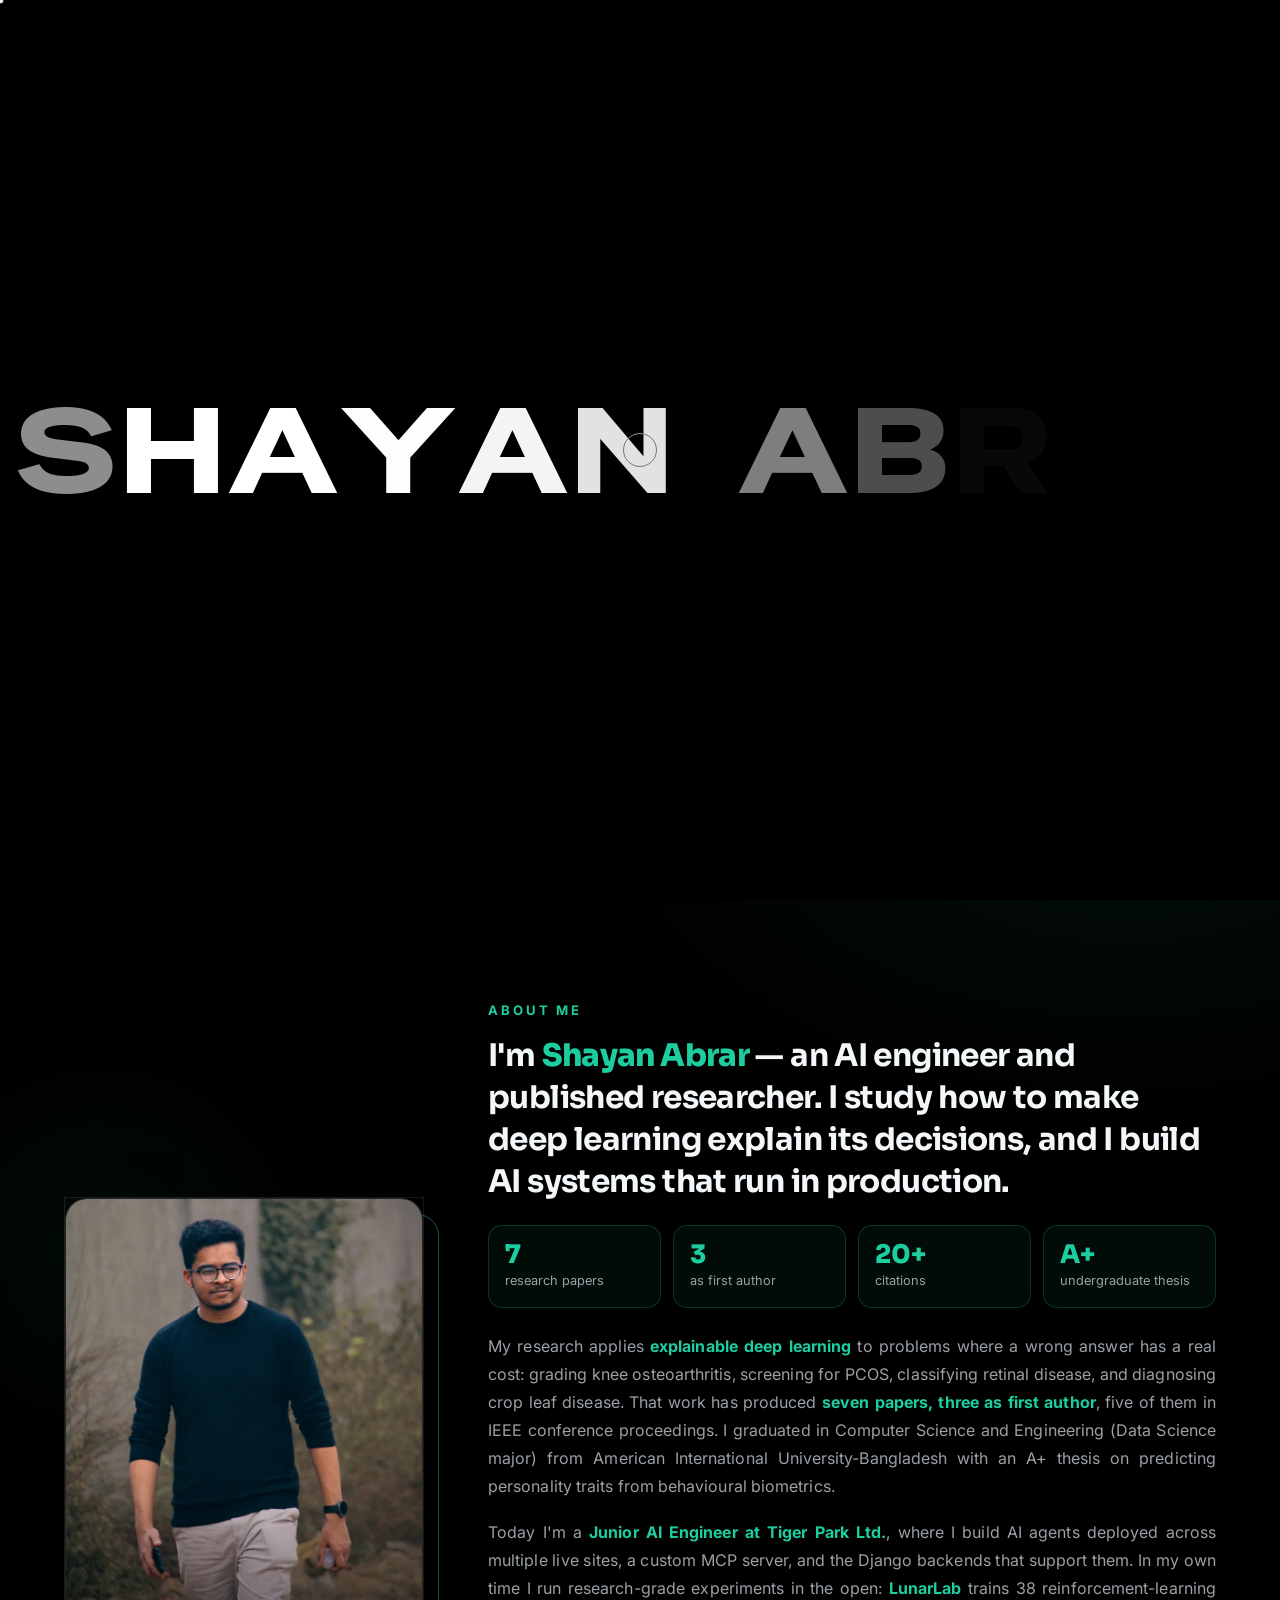
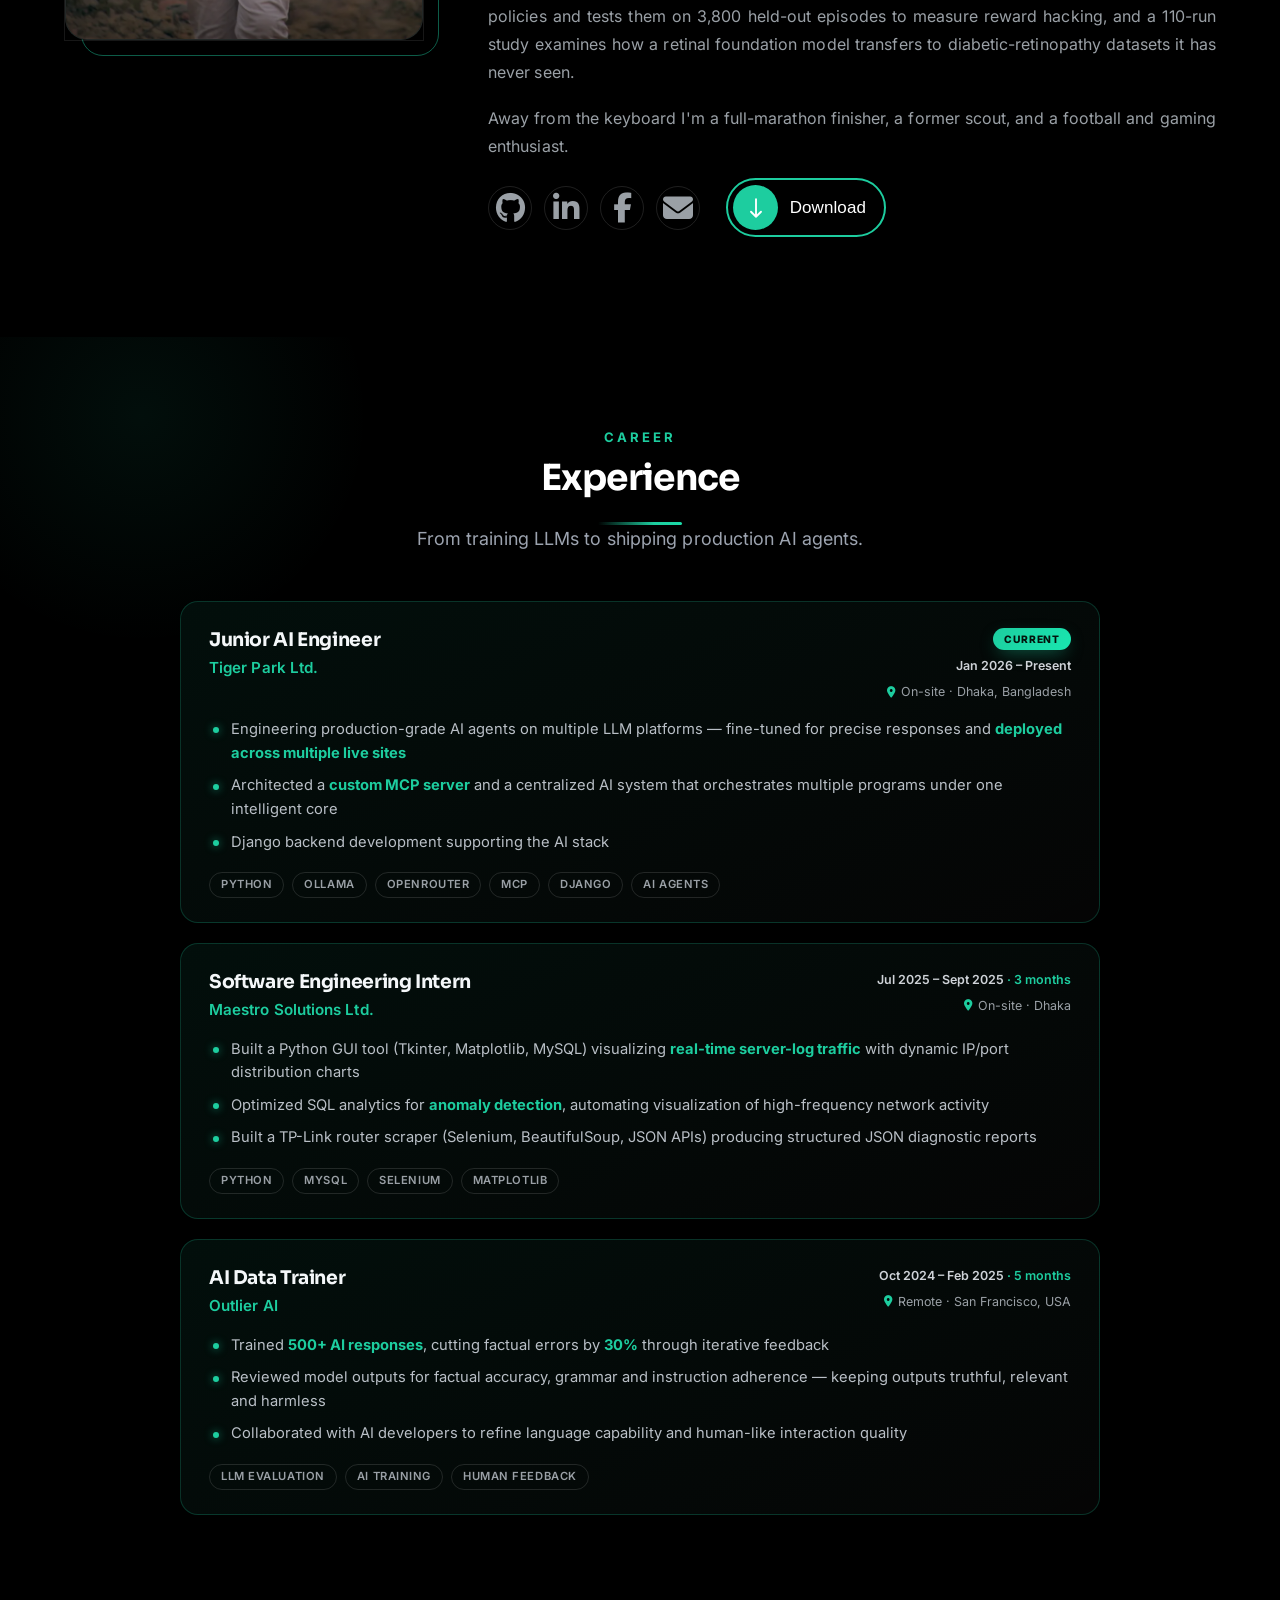
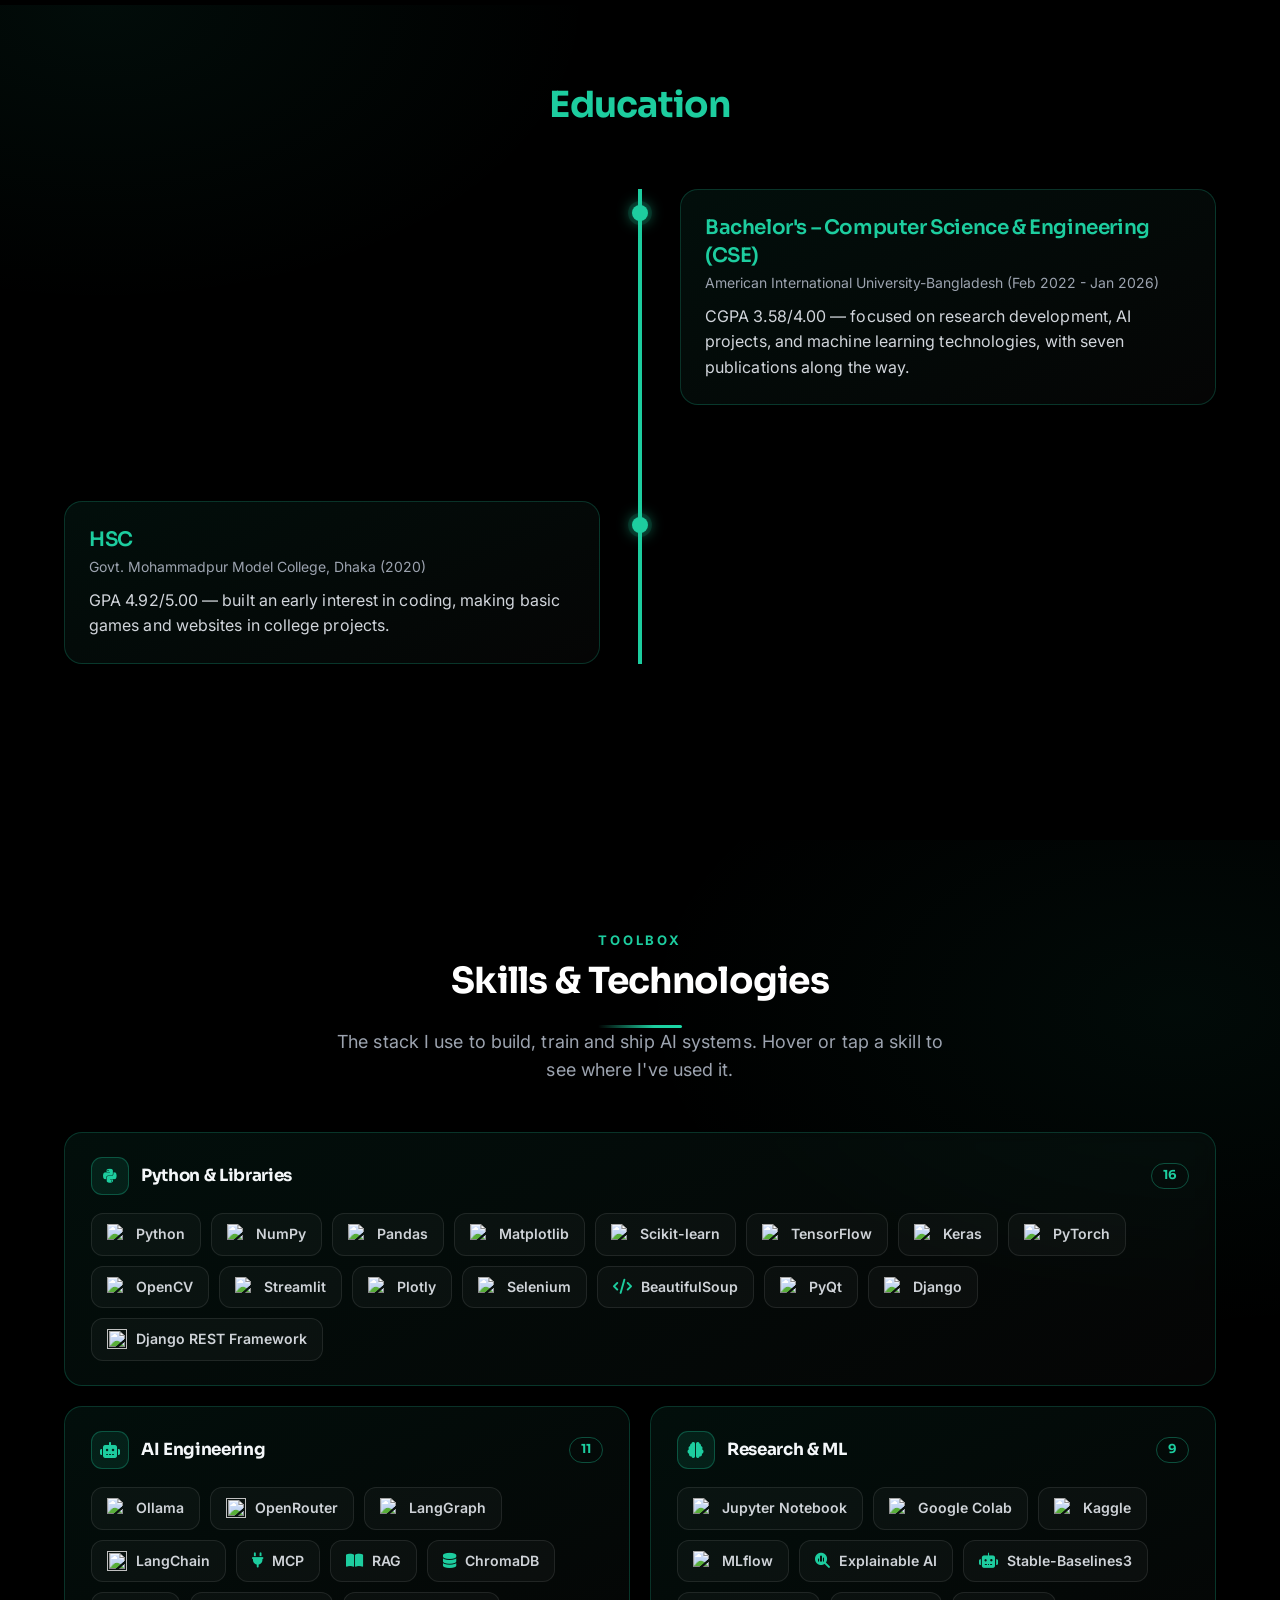
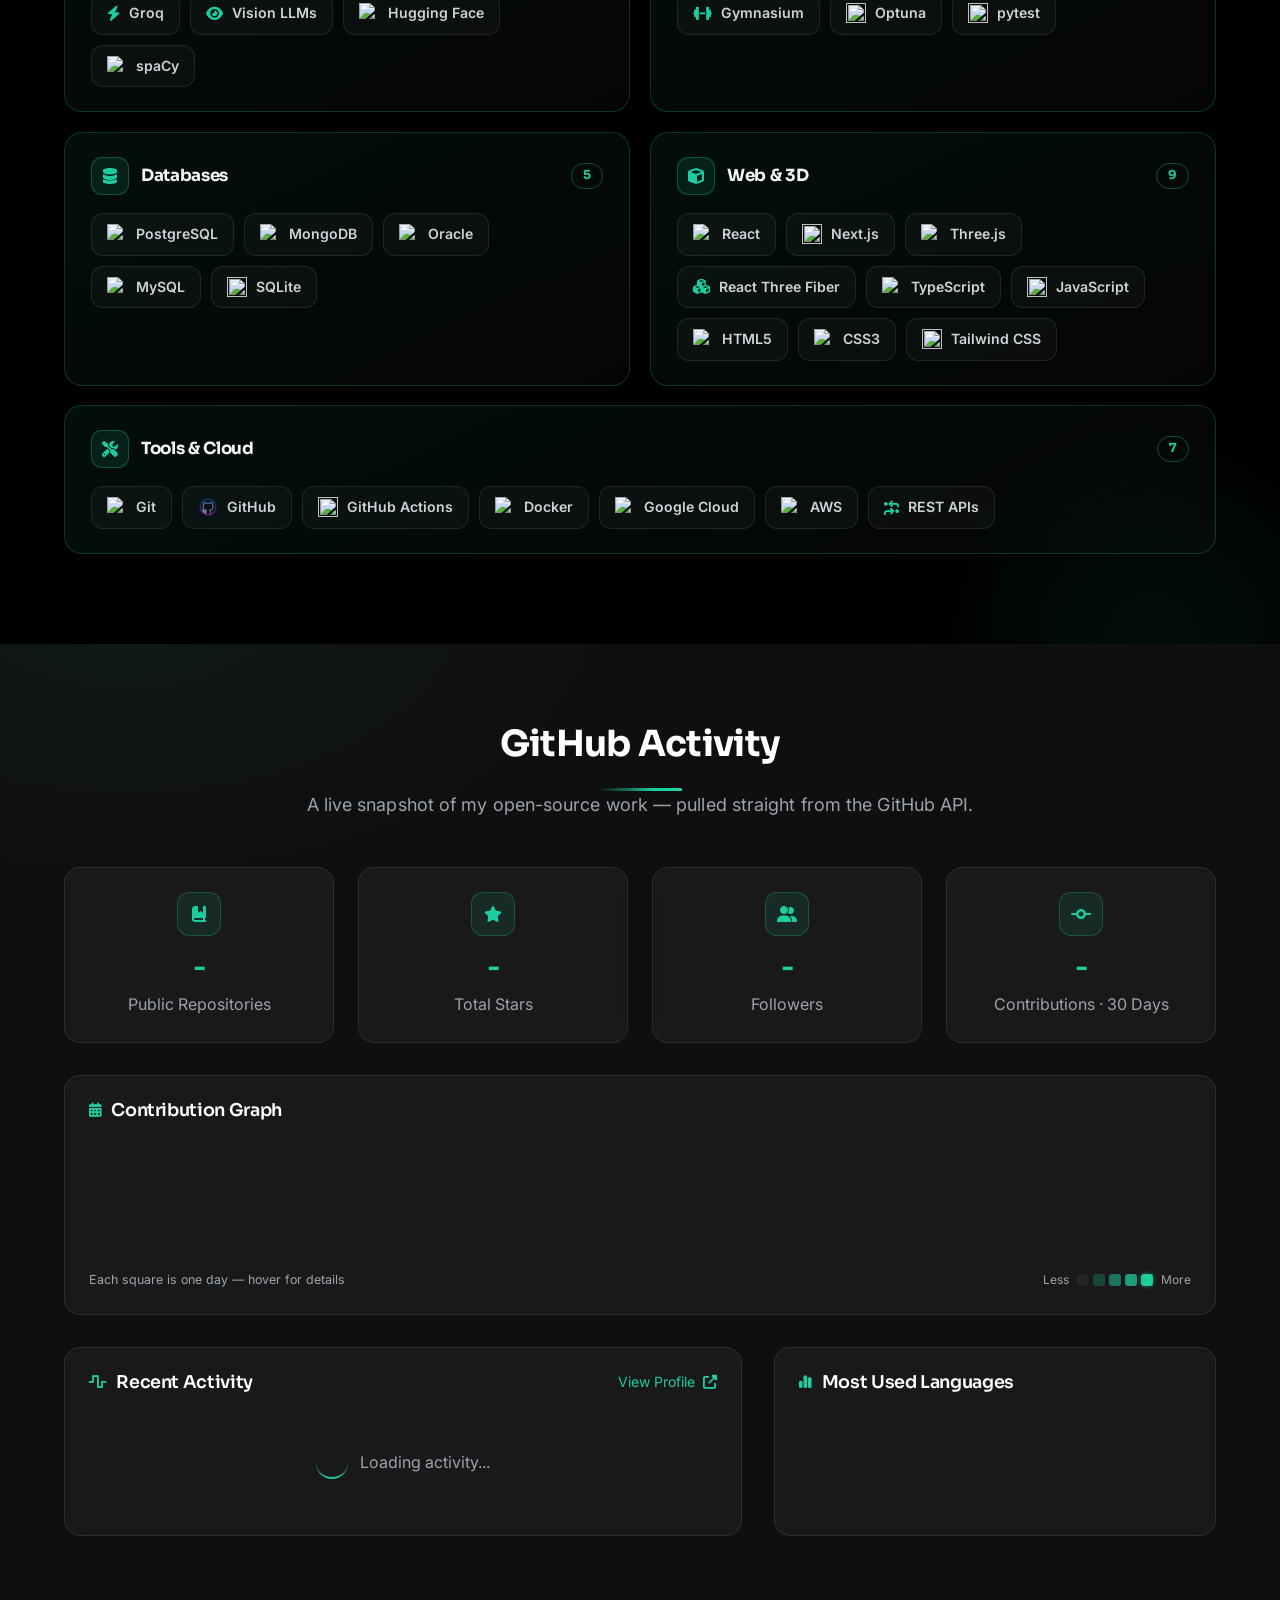
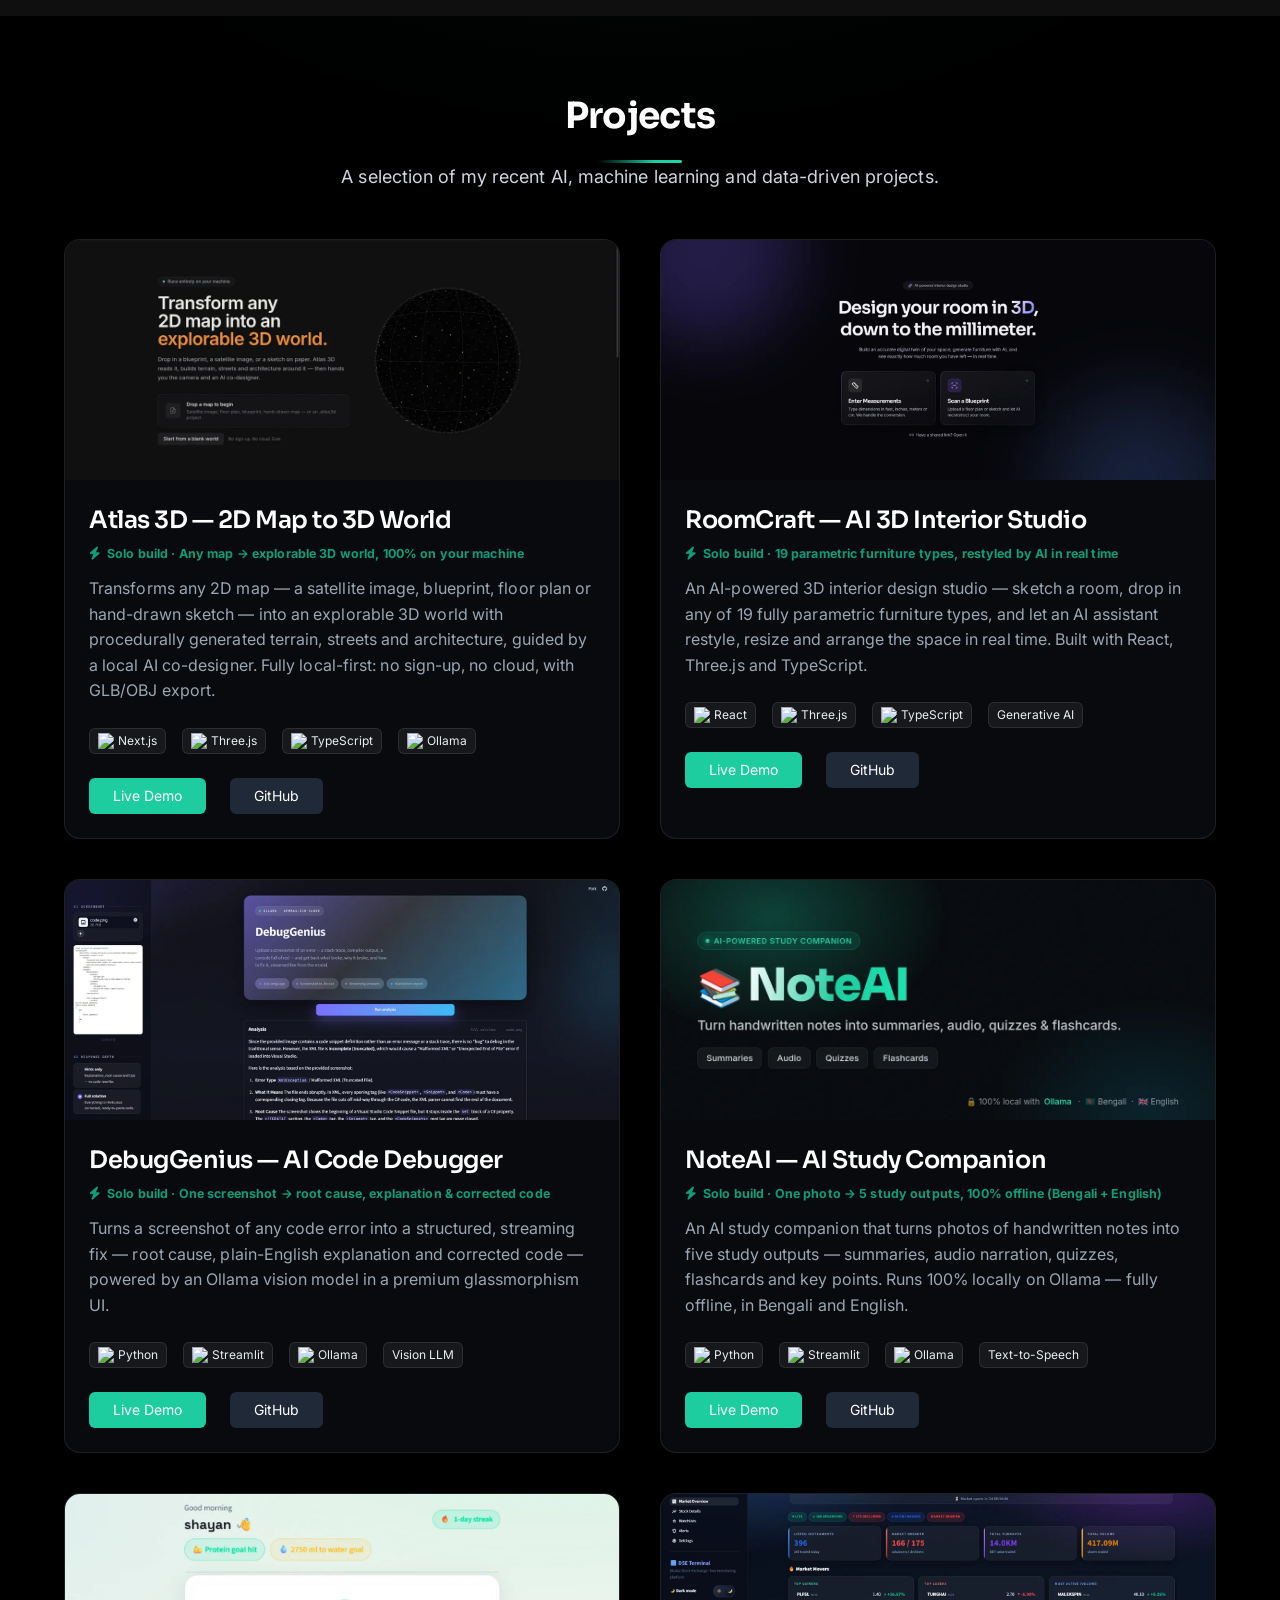
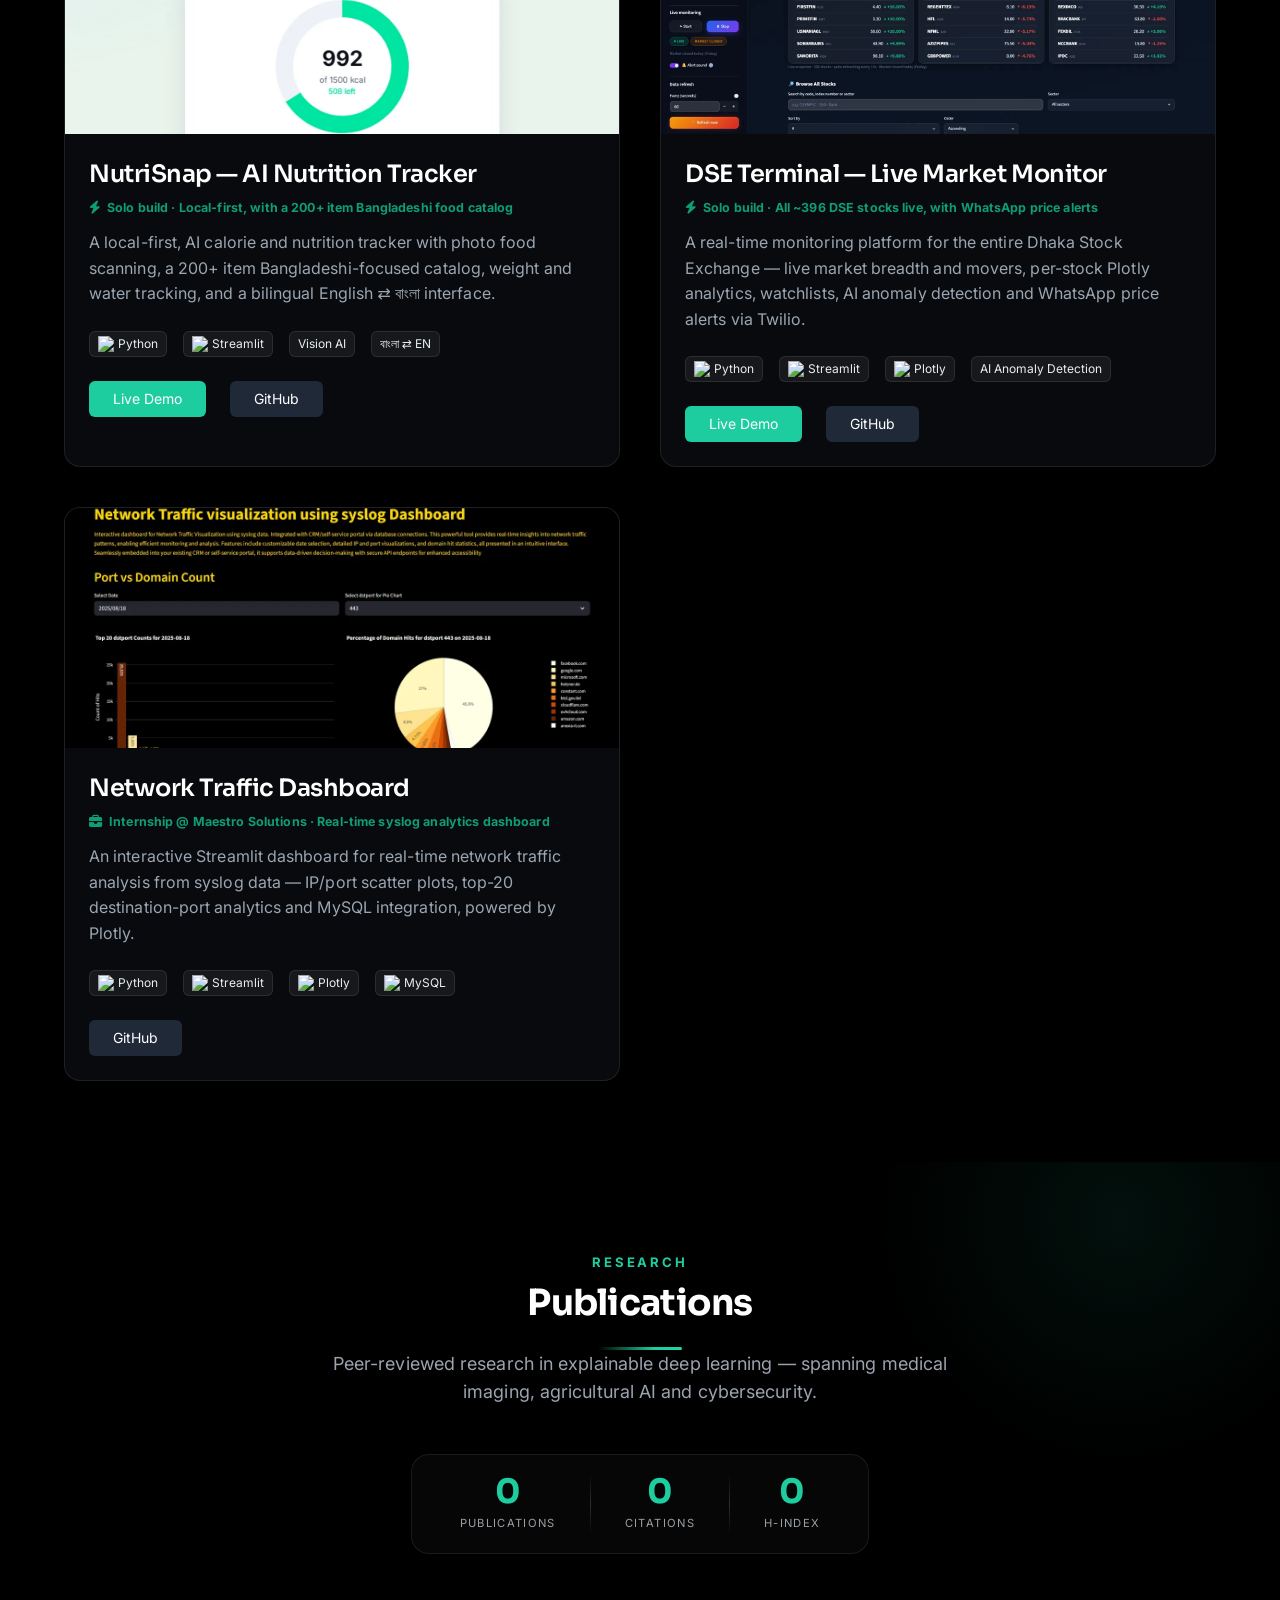
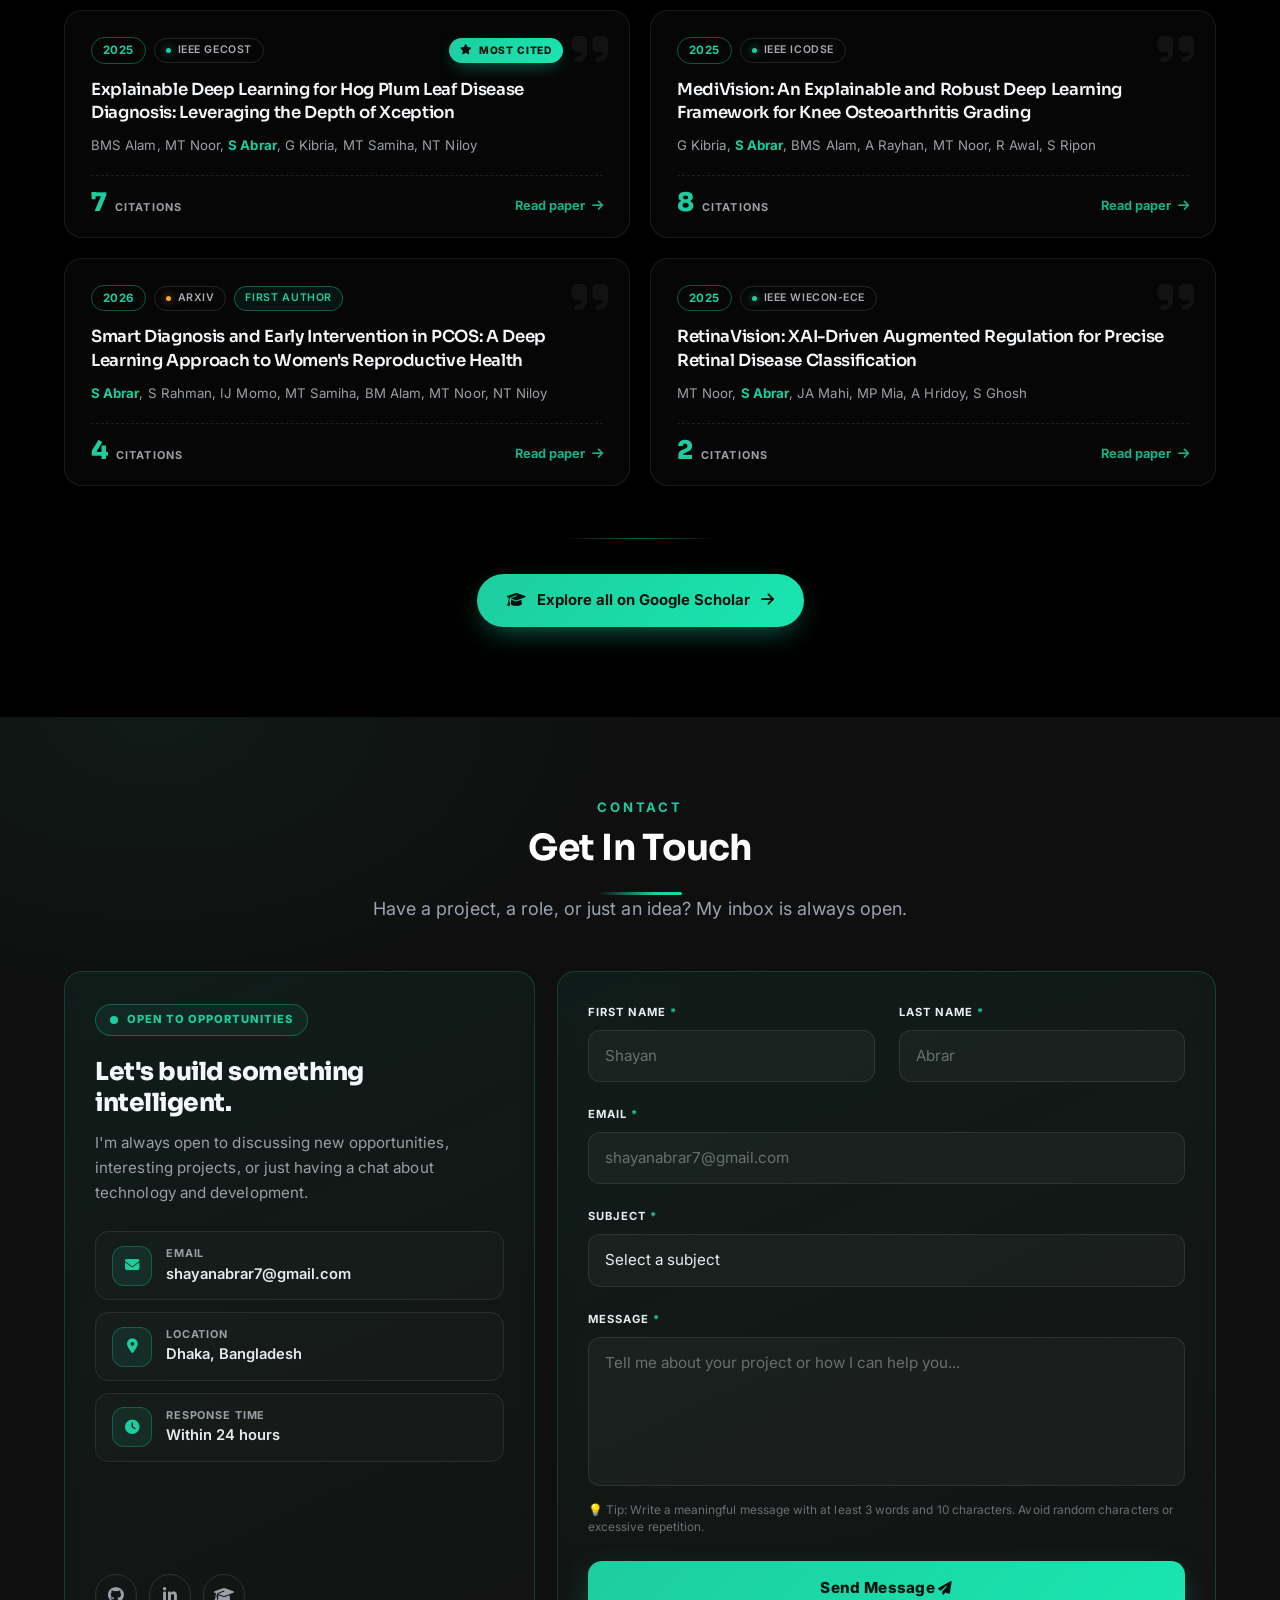
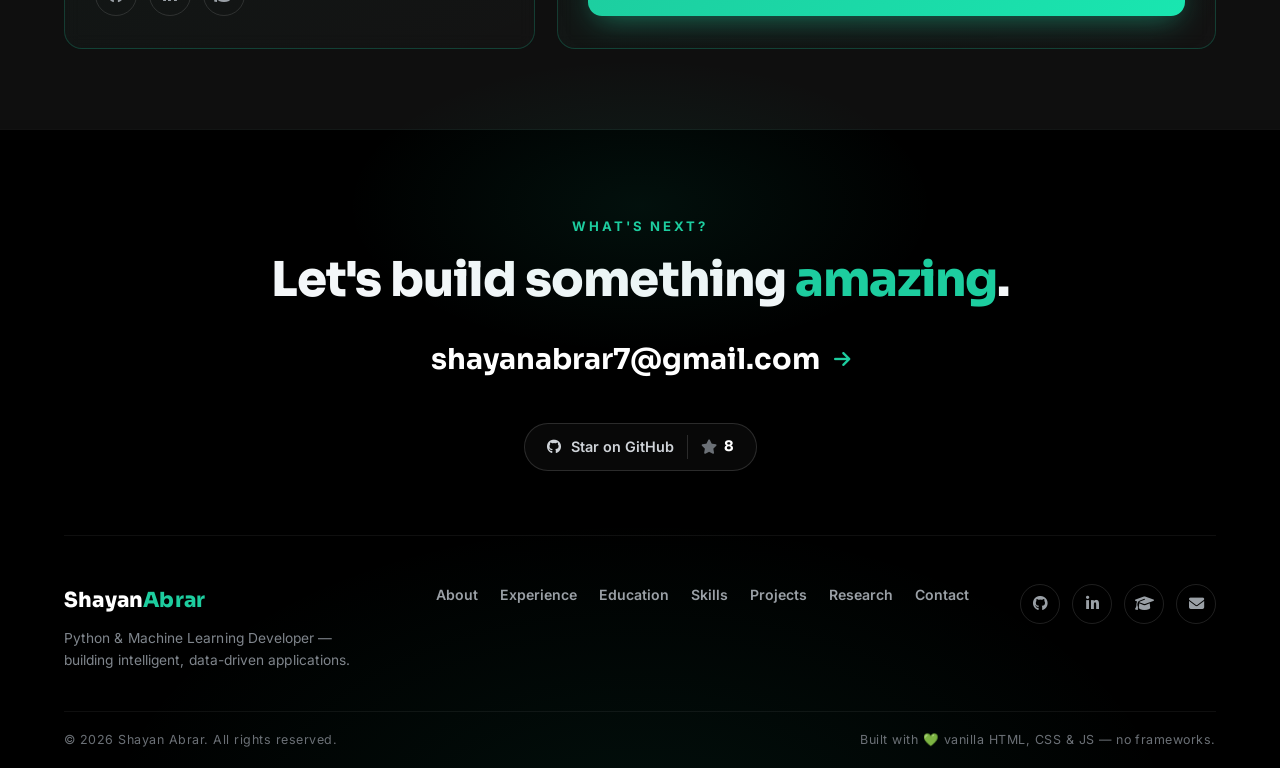
==== commit 66bce896: "Rewrite About section, add skill usage tooltips, live job durations - Rewrite About copy around rese" ====
--- a/index.html
+++ b/index.html
@@ -181,15 +181,26 @@
       <div class="about-content" id="about-text">
         <p class="research-eyebrow">About Me</p>
         <h2 class="about-headline">
-          I'm <span>Shayan Abrar</span> — an AI Engineer who turns Python &amp; Machine Learning into intelligent, production-ready applications.
+          I'm <span>Shayan Abrar</span> — an AI engineer and published researcher. I study how to make deep learning explain its decisions, and I build AI systems that run in production.
         </h2>
 
+        <ul class="about-stats" aria-label="Research highlights">
+          <li><span class="about-stat__num">7</span><span class="about-stat__label">research papers</span></li>
+          <li><span class="about-stat__num">3</span><span class="about-stat__label">as first author</span></li>
+          <li><span class="about-stat__num">20+</span><span class="about-stat__label">citations</span></li>
+          <li><span class="about-stat__num">A+</span><span class="about-stat__label">undergraduate thesis</span></li>
+        </ul>
+
         <p class="about-para">
-          I hold a Bachelor's degree in Computer Science and Engineering from American International University-Bangladesh (AIUB), and I currently work as a Junior AI Engineer at Tiger Park Ltd., where I build production-grade AI agents, custom MCP servers, and the Django backends that power them. Alongside industry work, I have a strong research background — seven published papers in deep learning and explainable AI.
+          My research applies <span class="about-hl">explainable deep learning</span> to problems where a wrong answer has a real cost: grading knee osteoarthritis, screening for PCOS, classifying retinal disease, and diagnosing crop leaf disease. That work has produced <span class="about-hl">seven papers, three as first author</span>, five of them in IEEE conference proceedings. I graduated in Computer Science and Engineering (Data Science major) from American International University-Bangladesh with an A+ thesis on predicting personality traits from behavioural biometrics.
         </p>
 
         <p class="about-para">
-          I'm passionate about <span class="about-hl">Python</span>, <span class="about-hl">Machine Learning</span>, <span class="about-hl">LLMs &amp; AI Agents</span>, and <span class="about-hl">Computer Vision</span> — and my projects show it: an AI debugger that fixes code from a single screenshot, offline study and nutrition apps that work in both Bengali and English, a real-time monitor for the entire Dhaka Stock Exchange, and an AI-driven 3D interior design studio. Outside the digital realm, I enjoy playing football, exploring new technologies, gaming, and brainstorming innovative ideas.
+          Today I'm a <span class="about-hl">Junior AI Engineer at Tiger Park Ltd.</span>, where I build AI agents deployed across multiple live sites, a custom MCP server, and the Django backends that support them. In my own time I run research-grade experiments in the open: <span class="about-hl">LunarLab</span> trains 38 reinforcement-learning policies and tests them on 3,800 held-out episodes to measure reward hacking, and a 110-run study examines how a retinal foundation model transfers to diabetic-retinopathy datasets it has never seen.
+        </p>
+
+        <p class="about-para">
+          Away from the keyboard I'm a full-marathon finisher, a former scout, and a football and gaming enthusiast.
         </p>
 
         <div class="about-actions">
@@ -258,17 +269,17 @@
           </div>
           <div class="xp-meta">
             <span class="xp-badge">Current</span>
-            <span class="xp-dates">Jan 2026 – Present</span>
+            <span class="xp-dates">Jan 2026 – Present<span class="xp-duration" data-since="2026-01"></span></span>
             <span class="xp-loc"><i class="fas fa-location-dot"></i> On-site · Dhaka, Bangladesh</span>
           </div>
         </header>
         <ul class="xp-points">
-          <li>Engineering production-grade AI agents with Ollama — fine-tuned for precise responses and <span class="xp-num">deployed across multiple live sites</span></li>
+          <li>Engineering production-grade AI agents on multiple LLM platforms — fine-tuned for precise responses and <span class="xp-num">deployed across multiple live sites</span></li>
           <li>Architected a <span class="xp-num">custom MCP server</span> and a centralized AI system that orchestrates multiple programs under one intelligent core</li>
           <li>Django backend development supporting the AI stack</li>
         </ul>
         <div class="xp-tags">
-          <span>Python</span><span>Ollama</span><span>MCP</span><span>Django</span><span>AI Agents</span>
+          <span>Python</span><span>Ollama</span><span>OpenRouter</span><span>MCP</span><span>Django</span><span>AI Agents</span>
         </div>
       </article>
 
@@ -279,7 +290,7 @@
             <p class="xp-company">Maestro Solutions Ltd.</p>
           </div>
           <div class="xp-meta">
-            <span class="xp-dates">Jul 2025 – Sept 2025</span>
+            <span class="xp-dates">Jul 2025 – Sept 2025<span class="xp-duration"> · 3 months</span></span>
             <span class="xp-loc"><i class="fas fa-location-dot"></i> On-site · Dhaka</span>
           </div>
         </header>
@@ -300,7 +311,7 @@
             <p class="xp-company">Outlier AI</p>
           </div>
           <div class="xp-meta">
-            <span class="xp-dates">Oct 2024 – Feb 2025</span>
+            <span class="xp-dates">Oct 2024 – Feb 2025<span class="xp-duration"> · 5 months</span></span>
             <span class="xp-loc"><i class="fas fa-location-dot"></i> Remote · San Francisco, USA</span>
           </div>
         </header>
@@ -363,7 +374,7 @@
       <p class="research-eyebrow">Toolbox</p>
       <h2 class="text-4xl font-bold mb-4">Skills &amp; Technologies</h2>
       <p class="text-gray-400 text-lg research-intro">
-        The stack I use to build, train and ship AI systems.
+        The stack I use to build, train and ship AI systems. Hover or tap a skill to see where I've used it.
       </p>
     </div>
 
@@ -373,24 +384,25 @@
         <div class="skill-cat__head">
           <span class="skill-cat__icon"><i class="fab fa-python"></i></span>
           <h3 class="skill-cat__title">Python &amp; Libraries</h3>
-          <span class="skill-cat__count">15</span>
+          <span class="skill-cat__count">16</span>
         </div>
         <div class="skill-chips">
-          <span class="skill-chip"><img src="https://cdn.jsdelivr.net/gh/devicons/devicon/icons/python/python-original.svg" alt="Python" loading="lazy" /> Python</span>
-          <span class="skill-chip"><img src="https://cdn.jsdelivr.net/gh/devicons/devicon/icons/numpy/numpy-original.svg" alt="NumPy" loading="lazy" /> NumPy</span>
-          <span class="skill-chip"><img src="https://cdn.jsdelivr.net/gh/devicons/devicon/icons/pandas/pandas-original.svg" alt="Pandas" loading="lazy" /> Pandas</span>
-          <span class="skill-chip"><img src="https://cdn.jsdelivr.net/gh/devicons/devicon/icons/matplotlib/matplotlib-original.svg" alt="Matplotlib" loading="lazy" /> Matplotlib</span>
-          <span class="skill-chip"><img src="https://cdn.jsdelivr.net/gh/devicons/devicon/icons/scikitlearn/scikitlearn-original.svg" alt="Scikit-learn" loading="lazy" /> Scikit-learn</span>
+          <span class="skill-chip" data-used="Tiger Park AI agents, my research code and most of my projects"><img src="https://cdn.jsdelivr.net/gh/devicons/devicon/icons/python/python-original.svg" alt="Python" loading="lazy" /> Python</span>
+          <span class="skill-chip" data-used="LunarLab, the retinal foundation-model study, DSE Terminal"><img src="https://cdn.jsdelivr.net/gh/devicons/devicon/icons/numpy/numpy-original.svg" alt="NumPy" loading="lazy" /> NumPy</span>
+          <span class="skill-chip" data-used="LunarLab, NutriSnap, DSE Terminal, the retinal study"><img src="https://cdn.jsdelivr.net/gh/devicons/devicon/icons/pandas/pandas-original.svg" alt="Pandas" loading="lazy" /> Pandas</span>
+          <span class="skill-chip" data-used="Traffic visualiser at Maestro; figures for LunarLab and the retinal study"><img src="https://cdn.jsdelivr.net/gh/devicons/devicon/icons/matplotlib/matplotlib-original.svg" alt="Matplotlib" loading="lazy" /> Matplotlib</span>
+          <span class="skill-chip" data-used="Metrics in the retinal study; DSE Terminal"><img src="https://cdn.jsdelivr.net/gh/devicons/devicon/icons/scikitlearn/scikitlearn-original.svg" alt="Scikit-learn" loading="lazy" /> Scikit-learn</span>
           <span class="skill-chip"><img src="https://cdn.jsdelivr.net/gh/devicons/devicon/icons/tensorflow/tensorflow-original.svg" alt="TensorFlow" loading="lazy" /> TensorFlow</span>
           <span class="skill-chip"><img src="https://cdn.jsdelivr.net/gh/devicons/devicon/icons/keras/keras-original.svg" alt="Keras" loading="lazy" /> Keras</span>
-          <span class="skill-chip"><img src="https://cdn.jsdelivr.net/gh/devicons/devicon/icons/pytorch/pytorch-original.svg" alt="PyTorch" loading="lazy" /> PyTorch</span>
-          <span class="skill-chip"><img src="https://cdn.jsdelivr.net/gh/devicons/devicon/icons/opencv/opencv-original.svg" alt="OpenCV" loading="lazy" /> OpenCV</span>
-          <span class="skill-chip"><img src="https://cdn.jsdelivr.net/gh/devicons/devicon/icons/streamlit/streamlit-original.svg" alt="Streamlit" loading="lazy" /> Streamlit</span>
-          <span class="skill-chip"><img src="https://cdn.jsdelivr.net/gh/devicons/devicon/icons/plotly/plotly-original.svg" alt="Plotly" loading="lazy" /> Plotly</span>
-          <span class="skill-chip"><img src="https://cdn.jsdelivr.net/gh/devicons/devicon/icons/selenium/selenium-original.svg" alt="Selenium" loading="lazy" /> Selenium</span>
-          <span class="skill-chip"><i class="fas fa-code"></i> BeautifulSoup</span>
+          <span class="skill-chip" data-used="LunarLab RL agents, the retinal foundation-model study, Whisper and CLIP agents"><img src="https://cdn.jsdelivr.net/gh/devicons/devicon/icons/pytorch/pytorch-original.svg" alt="PyTorch" loading="lazy" /> PyTorch</span>
+          <span class="skill-chip" data-used="Image preprocessing in the retinal foundation-model study"><img src="https://cdn.jsdelivr.net/gh/devicons/devicon/icons/opencv/opencv-original.svg" alt="OpenCV" loading="lazy" /> OpenCV</span>
+          <span class="skill-chip" data-used="DebugGenius, NoteAI, NutriSnap, DSE Terminal"><img src="https://cdn.jsdelivr.net/gh/devicons/devicon/icons/streamlit/streamlit-original.svg" alt="Streamlit" loading="lazy" /> Streamlit</span>
+          <span class="skill-chip" data-used="DSE Terminal charts, NutriSnap, network-traffic dashboard"><img src="https://cdn.jsdelivr.net/gh/devicons/devicon/icons/plotly/plotly-original.svg" alt="Plotly" loading="lazy" /> Plotly</span>
+          <span class="skill-chip" data-used="TP-Link router scraper at Maestro Solutions"><img src="https://cdn.jsdelivr.net/gh/devicons/devicon/icons/selenium/selenium-original.svg" alt="Selenium" loading="lazy" /> Selenium</span>
+          <span class="skill-chip" data-used="Router scraper at Maestro, DSE Terminal, DayMate news scraping"><i class="fas fa-code"></i> BeautifulSoup</span>
           <span class="skill-chip"><img src="https://cdn.jsdelivr.net/gh/devicons/devicon/icons/qt/qt-original.svg" alt="PyQt" loading="lazy" /> PyQt</span>
-          <span class="skill-chip"><img src="https://img.icons8.com/?size=100&amp;id=IuuVVwsdTi2v&amp;format=png&amp;color=000000" alt="Django" loading="lazy" /> Django</span>
+          <span class="skill-chip" data-used="Tiger Park backends, EmployeeMS, ZenLeaf Tea Lounge"><img src="https://img.icons8.com/?size=100&amp;id=IuuVVwsdTi2v&amp;format=png&amp;color=000000" alt="Django" loading="lazy" /> Django</span>
+          <span class="skill-chip" data-used="REST API for EmployeeMS"><img src="https://cdn.simpleicons.org/django/ffffff" alt="" loading="lazy" /> Django REST Framework</span>
         </div>
       </div>
 
@@ -398,14 +410,19 @@
         <div class="skill-cat__head">
           <span class="skill-cat__icon"><i class="fas fa-robot"></i></span>
           <h3 class="skill-cat__title">AI Engineering</h3>
-          <span class="skill-cat__count">6</span>
+          <span class="skill-cat__count">11</span>
         </div>
         <div class="skill-chips">
-          <span class="skill-chip"><img src="https://cdn.simpleicons.org/ollama/ffffff" alt="Ollama" loading="lazy" /> Ollama</span>
-          <span class="skill-chip"><img src="https://cdn.simpleicons.org/langchain/ffffff" alt="LangGraph" loading="lazy" /> LangGraph</span>
-          <span class="skill-chip"><i class="fas fa-plug"></i> MCP</span>
-          <span class="skill-chip"><i class="fas fa-eye"></i> Vision LLMs</span>
-          <span class="skill-chip"><img src="https://cdn.simpleicons.org/huggingface" alt="Hugging Face" loading="lazy" /> Hugging Face</span>
+          <span class="skill-chip" data-used="Tiger Park AI agents, DebugGenius, NoteAI, RoomCraft"><img src="https://cdn.simpleicons.org/ollama/ffffff" alt="Ollama" loading="lazy" /> Ollama</span>
+          <span class="skill-chip" data-used="Tiger Park AI agents"><img src="https://cdn.simpleicons.org/openrouter/ffffff" alt="" loading="lazy" /> OpenRouter</span>
+          <span class="skill-chip" data-used="DayMate planner, Research Assistant and Long-Term Memory agents"><img src="https://cdn.simpleicons.org/langgraph/ffffff" alt="LangGraph" loading="lazy" /> LangGraph</span>
+          <span class="skill-chip" data-used="Research Assistant agent, CLIP image agent, FAQ bots"><img src="https://cdn.simpleicons.org/langchain/ffffff" alt="" loading="lazy" /> LangChain</span>
+          <span class="skill-chip" data-used="Custom MCP server at Tiger Park"><i class="fas fa-plug"></i> MCP</span>
+          <span class="skill-chip" data-used="Research Assistant agent: question answering over PDFs"><i class="fas fa-book-open"></i> RAG</span>
+          <span class="skill-chip" data-used="Long-term memory in my Research Assistant and memory agents"><i class="fas fa-database"></i> ChromaDB</span>
+          <span class="skill-chip" data-used="LLM backend for my Multi-API, Research Assistant and memory agents"><i class="fas fa-bolt"></i> Groq</span>
+          <span class="skill-chip" data-used="DebugGenius (error screenshots), NoteAI (handwritten notes), NutriSnap (food photos)"><i class="fas fa-eye"></i> Vision LLMs</span>
+          <span class="skill-chip" data-used="Whisper speech-to-text, CLIP image analysis, diffusion image synthesis"><img src="https://cdn.simpleicons.org/huggingface" alt="Hugging Face" loading="lazy" /> Hugging Face</span>
           <span class="skill-chip"><img src="https://cdn.simpleicons.org/spacy" alt="spaCy" loading="lazy" /> spaCy</span>
         </div>
       </div>
@@ -414,14 +431,18 @@
         <div class="skill-cat__head">
           <span class="skill-cat__icon"><i class="fas fa-brain"></i></span>
           <h3 class="skill-cat__title">Research &amp; ML</h3>
-          <span class="skill-cat__count">5</span>
+          <span class="skill-cat__count">9</span>
         </div>
         <div class="skill-chips">
-          <span class="skill-chip"><img src="https://cdn.jsdelivr.net/gh/devicons/devicon/icons/jupyter/jupyter-original.svg" alt="Jupyter Notebook" loading="lazy" /> Jupyter Notebook</span>
-          <span class="skill-chip"><img src="https://cdn.jsdelivr.net/gh/devicons/devicon/icons/google/google-original.svg" alt="Google Colab" loading="lazy" /> Google Colab</span>
-          <span class="skill-chip"><img src="https://img.icons8.com/?size=100&amp;id=Omk4fWoSmCHm&amp;format=png&amp;color=000000" alt="Kaggle" loading="lazy" /> Kaggle</span>
-          <span class="skill-chip"><img src="https://cdn.brandfetch.io/idS8GMP5c8/theme/dark/logo.svg?c=1bxid64Mup7aczewSAYMX&amp;t=1742926327412" alt="MLflow" loading="lazy" /> MLflow</span>
-          <span class="skill-chip"><i class="fas fa-magnifying-glass-chart"></i> Explainable AI</span>
+          <span class="skill-chip" data-used="My LangGraph, speech, CLIP and image-synthesis agent notebooks"><img src="https://cdn.jsdelivr.net/gh/devicons/devicon/icons/jupyter/jupyter-original.svg" alt="Jupyter Notebook" loading="lazy" /> Jupyter Notebook</span>
+          <span class="skill-chip" data-used="DayMate, Research Assistant and FAQ agents"><img src="https://cdn.jsdelivr.net/gh/devicons/devicon/icons/google/google-original.svg" alt="Google Colab" loading="lazy" /> Google Colab</span>
+          <span class="skill-chip" data-used="Source of public datasets for my retinal study"><img src="https://img.icons8.com/?size=100&amp;id=Omk4fWoSmCHm&amp;format=png&amp;color=000000" alt="Kaggle" loading="lazy" /> Kaggle</span>
+          <span class="skill-chip"><img src="https://cdn.simpleicons.org/mlflow" alt="MLflow" loading="lazy" /> MLflow</span>
+          <span class="skill-chip" data-used="My papers on knee, retinal, PCOS and crop-leaf diagnosis"><i class="fas fa-magnifying-glass-chart"></i> Explainable AI</span>
+          <span class="skill-chip" data-used="PPO and DQN agents in LunarLab"><i class="fas fa-robot"></i> Stable-Baselines3</span>
+          <span class="skill-chip" data-used="LunarLander environment in LunarLab"><i class="fas fa-dumbbell"></i> Gymnasium</span>
+          <span class="skill-chip" data-used="Hyperparameter tuning in LunarLab"><img src="https://cdn.simpleicons.org/optuna/ffffff" alt="" loading="lazy" /> Optuna</span>
+          <span class="skill-chip" data-used="438 tests in the retinal study; LunarLab and DebugGenius test suites"><img src="https://cdn.jsdelivr.net/gh/devicons/devicon/icons/pytest/pytest-original.svg" alt="" loading="lazy" /> pytest</span>
         </div>
       </div>
 
@@ -429,13 +450,14 @@
         <div class="skill-cat__head">
           <span class="skill-cat__icon"><i class="fas fa-database"></i></span>
           <h3 class="skill-cat__title">Databases</h3>
-          <span class="skill-cat__count">4</span>
+          <span class="skill-cat__count">5</span>
         </div>
         <div class="skill-chips">
-          <span class="skill-chip"><img src="https://cdn.jsdelivr.net/gh/devicons/devicon/icons/postgresql/postgresql-original.svg" alt="PostgreSQL" loading="lazy" /> PostgreSQL</span>
+          <span class="skill-chip" data-used="Database behind two private projects"><img src="https://cdn.jsdelivr.net/gh/devicons/devicon/icons/postgresql/postgresql-original.svg" alt="PostgreSQL" loading="lazy" /> PostgreSQL</span>
           <span class="skill-chip"><img src="https://cdn.jsdelivr.net/gh/devicons/devicon/icons/mongodb/mongodb-original.svg" alt="MongoDB" loading="lazy" /> MongoDB</span>
           <span class="skill-chip"><img src="https://cdn.jsdelivr.net/gh/devicons/devicon/icons/oracle/oracle-original.svg" alt="Oracle" loading="lazy" /> Oracle</span>
-          <span class="skill-chip"><img src="https://cdn.jsdelivr.net/gh/devicons/devicon/icons/mysql/mysql-original.svg" alt="MySQL" loading="lazy" /> MySQL</span>
+          <span class="skill-chip" data-used="Server-log analytics at Maestro; PHP seller dashboard"><img src="https://cdn.jsdelivr.net/gh/devicons/devicon/icons/mysql/mysql-original.svg" alt="MySQL" loading="lazy" /> MySQL</span>
+          <span class="skill-chip" data-used="DebugGenius chat history, ZenLeaf Tea Lounge"><img src="https://cdn.jsdelivr.net/gh/devicons/devicon/icons/sqlite/sqlite-original.svg" alt="" loading="lazy" /> SQLite</span>
         </div>
       </div>
 
@@ -443,14 +465,18 @@
         <div class="skill-cat__head">
           <span class="skill-cat__icon"><i class="fas fa-cube"></i></span>
           <h3 class="skill-cat__title">Web &amp; 3D</h3>
-          <span class="skill-cat__count">5</span>
+          <span class="skill-cat__count">9</span>
         </div>
         <div class="skill-chips">
-          <span class="skill-chip"><img src="https://cdn.jsdelivr.net/gh/devicons/devicon/icons/react/react-original.svg" alt="React" loading="lazy" /> React</span>
-          <span class="skill-chip"><img src="https://cdn.simpleicons.org/threedotjs/ffffff" alt="Three.js" loading="lazy" /> Three.js</span>
-          <span class="skill-chip"><img src="https://cdn.jsdelivr.net/gh/devicons/devicon/icons/typescript/typescript-original.svg" alt="TypeScript" loading="lazy" /> TypeScript</span>
-          <span class="skill-chip"><img src="https://cdn.jsdelivr.net/gh/devicons/devicon/icons/html5/html5-original.svg" alt="HTML5" loading="lazy" /> HTML5</span>
-          <span class="skill-chip"><img src="https://cdn.jsdelivr.net/gh/devicons/devicon/icons/css3/css3-original.svg" alt="CSS3" loading="lazy" /> CSS3</span>
+          <span class="skill-chip" data-used="RoomCraft, Atlas 3D, Movie Booking Concierge"><img src="https://cdn.jsdelivr.net/gh/devicons/devicon/icons/react/react-original.svg" alt="React" loading="lazy" /> React</span>
+          <span class="skill-chip" data-used="Atlas 3D"><img src="https://cdn.simpleicons.org/nextdotjs/ffffff" alt="" loading="lazy" /> Next.js</span>
+          <span class="skill-chip" data-used="RoomCraft, Atlas 3D"><img src="https://cdn.simpleicons.org/threedotjs/ffffff" alt="Three.js" loading="lazy" /> Three.js</span>
+          <span class="skill-chip" data-used="3D scenes in RoomCraft and Atlas 3D"><i class="fas fa-cubes"></i> React Three Fiber</span>
+          <span class="skill-chip" data-used="RoomCraft, Atlas 3D, Movie Booking Concierge"><img src="https://cdn.jsdelivr.net/gh/devicons/devicon/icons/typescript/typescript-original.svg" alt="TypeScript" loading="lazy" /> TypeScript</span>
+          <span class="skill-chip" data-used="This portfolio, Nexus Travels ticketing, Alpha Clash game"><img src="https://cdn.jsdelivr.net/gh/devicons/devicon/icons/javascript/javascript-original.svg" alt="" loading="lazy" /> JavaScript</span>
+          <span class="skill-chip" data-used="This portfolio and my landing-page builds"><img src="https://cdn.jsdelivr.net/gh/devicons/devicon/icons/html5/html5-original.svg" alt="HTML5" loading="lazy" /> HTML5</span>
+          <span class="skill-chip" data-used="This portfolio; a pure-CSS cricket animation"><img src="https://cdn.jsdelivr.net/gh/devicons/devicon/icons/css3/css3-original.svg" alt="CSS3" loading="lazy" /> CSS3</span>
+          <span class="skill-chip" data-used="RoomCraft, Atlas 3D, Movie Booking Concierge, Champions Arena"><img src="https://cdn.jsdelivr.net/gh/devicons/devicon/icons/tailwindcss/tailwindcss-original.svg" alt="" loading="lazy" /> Tailwind CSS</span>
         </div>
       </div>
 
@@ -458,15 +484,16 @@
         <div class="skill-cat__head">
           <span class="skill-cat__icon"><i class="fas fa-screwdriver-wrench"></i></span>
           <h3 class="skill-cat__title">Tools &amp; Cloud</h3>
-          <span class="skill-cat__count">6</span>
+          <span class="skill-cat__count">7</span>
         </div>
         <div class="skill-chips">
-          <span class="skill-chip"><img src="https://cdn.jsdelivr.net/gh/devicons/devicon/icons/git/git-original.svg" alt="Git" loading="lazy" /> Git</span>
-          <span class="skill-chip"><img src="./assets/github-logo.png" alt="GitHub" loading="lazy" /> GitHub</span>
+          <span class="skill-chip" data-used="Version control on every project"><img src="https://cdn.jsdelivr.net/gh/devicons/devicon/icons/git/git-original.svg" alt="Git" loading="lazy" /> Git</span>
+          <span class="skill-chip" data-used="Hosts all my project and research code"><img src="./assets/github-logo.png" alt="GitHub" loading="lazy" /> GitHub</span>
+          <span class="skill-chip" data-used="CI on Linux and Windows for LunarLab"><img src="https://cdn.jsdelivr.net/gh/devicons/devicon/icons/githubactions/githubactions-original.svg" alt="" loading="lazy" /> GitHub Actions</span>
           <span class="skill-chip"><img src="https://cdn.jsdelivr.net/gh/devicons/devicon/icons/docker/docker-original.svg" alt="Docker" loading="lazy" /> Docker</span>
           <span class="skill-chip"><img src="https://cdn.jsdelivr.net/gh/devicons/devicon/icons/googlecloud/googlecloud-original.svg" alt="Google Cloud" loading="lazy" /> Google Cloud</span>
-          <span class="skill-chip"><img src="https://cdn.jsdelivr.net/gh/devicons/devicon@latest/icons/amazonwebservices/amazonwebservices-original-wordmark.svg" alt="AWS" loading="lazy" /> AWS</span>
-          <span class="skill-chip"><i class="fas fa-arrows-turn-to-dots"></i> REST APIs</span>
+          <span class="skill-chip"><img src="https://cdn.jsdelivr.net/npm/devicon@2.16.0/icons/amazonwebservices/amazonwebservices-original-wordmark.svg" alt="AWS" loading="lazy" /> AWS</span>
+          <span class="skill-chip" data-used="Tiger Park Django backends, EmployeeMS API, Multi-API agent"><i class="fas fa-arrows-turn-to-dots"></i> REST APIs</span>
         </div>
       </div>
 
@@ -846,12 +873,12 @@
       </div>
       <div class="research-stats__divider"></div>
       <div class="research-stat">
-        <span class="research-stat-num" data-count="13">0</span>
+        <span class="research-stat-num" data-count="21">0</span>
         <span class="research-stat-label">Citations</span>
       </div>
       <div class="research-stats__divider"></div>
       <div class="research-stat">
-        <span class="research-stat-num" data-count="2">0</span>
+        <span class="research-stat-num" data-count="3">0</span>
         <span class="research-stat-label">h-index</span>
       </div>
     </div>
@@ -869,7 +896,7 @@
         <h3 class="pub-title">Explainable Deep Learning for Hog Plum Leaf Disease Diagnosis: Leveraging the Depth of Xception</h3>
         <p class="pub-authors">BMS Alam, MT Noor, <span class="pub-me">S Abrar</span>, G Kibria, MT Samiha, NT Niloy</p>
         <div class="pub-feat__foot">
-          <span class="pub-feat__cites"><span class="pub-feat__cites-num">5</span> citations</span>
+          <span class="pub-feat__cites"><span class="pub-feat__cites-num">7</span> citations</span>
           <span class="pub-read">Read paper <i class="fas fa-arrow-right"></i></span>
         </div>
       </a>
@@ -883,7 +910,7 @@
         <h3 class="pub-title">MediVision: An Explainable and Robust Deep Learning Framework for Knee Osteoarthritis Grading</h3>
         <p class="pub-authors">G Kibria, <span class="pub-me">S Abrar</span>, BMS Alam, A Rayhan, MT Noor, R Awal, S Ripon</p>
         <div class="pub-feat__foot">
-          <span class="pub-feat__cites"><span class="pub-feat__cites-num">5</span> citations</span>
+          <span class="pub-feat__cites"><span class="pub-feat__cites-num">8</span> citations</span>
           <span class="pub-read">Read paper <i class="fas fa-arrow-right"></i></span>
         </div>
       </a>
@@ -898,7 +925,7 @@
         <h3 class="pub-title">Smart Diagnosis and Early Intervention in PCOS: A Deep Learning Approach to Women's Reproductive Health</h3>
         <p class="pub-authors"><span class="pub-me">S Abrar</span>, S Rahman, IJ Momo, MT Samiha, BM Alam, MT Noor, NT Niloy</p>
         <div class="pub-feat__foot">
-          <span class="pub-feat__cites"><span class="pub-feat__cites-num">2</span> citations</span>
+          <span class="pub-feat__cites"><span class="pub-feat__cites-num">4</span> citations</span>
           <span class="pub-read">Read paper <i class="fas fa-arrow-right"></i></span>
         </div>
       </a>
@@ -912,7 +939,7 @@
         <h3 class="pub-title">RetinaVision: XAI-Driven Augmented Regulation for Precise Retinal Disease Classification</h3>
         <p class="pub-authors">MT Noor, <span class="pub-me">S Abrar</span>, JA Mahi, MP Mia, A Hridoy, S Ghosh</p>
         <div class="pub-feat__foot">
-          <span class="pub-feat__cites"><span class="pub-feat__cites-num">1</span> citation</span>
+          <span class="pub-feat__cites"><span class="pub-feat__cites-num">2</span> citations</span>
           <span class="pub-read">Read paper <i class="fas fa-arrow-right"></i></span>
         </div>
       </a>
--- a/styles.css
+++ b/styles.css
@@ -2584,6 +2584,7 @@
   box-shadow: 0 6px 18px -6px rgba(29, 205, 159, 0.6);
 }
 .xp-dates { font-weight: 600; color: #cfd3d8; }
+.xp-duration { color: #1dcd9f; }
 .xp-loc {
   display: inline-flex;
   align-items: center;
@@ -2757,6 +2758,44 @@
 .skill-chip i {
   color: #1dcd9f;
   font-size: 0.95rem;
+}
+.skill-chip:focus-visible {
+  outline: 2px solid #1dcd9f;
+  outline-offset: 2px;
+}
+
+/* "Where I've used it" tooltip: one shared element, positioned by enhance.js */
+.skill-tip {
+  position: fixed;
+  top: 0;
+  left: 0;
+  z-index: 1400;
+  max-width: min(290px, calc(100vw - 16px));
+  padding: 10px 14px;
+  border-radius: 12px;
+  background: #0b1512;
+  border: 1px solid rgba(29, 205, 159, 0.45);
+  box-shadow: 0 18px 40px -16px rgba(0, 0, 0, 0.9);
+  color: #e6e9ec;
+  font-size: 0.8rem;
+  line-height: 1.45;
+  pointer-events: none;
+  opacity: 0;
+  visibility: hidden;
+  transition: opacity 0.18s ease, visibility 0.18s ease;
+}
+.skill-tip.is-visible {
+  opacity: 1;
+  visibility: visible;
+}
+.skill-tip__label {
+  display: block;
+  margin-bottom: 3px;
+  font-size: 0.62rem;
+  font-weight: 800;
+  letter-spacing: 0.1em;
+  text-transform: uppercase;
+  color: #1dcd9f;
 }
 
 /* Project card action buttons — lift, glow, arrow slides in on hover */
@@ -3279,8 +3318,44 @@
   font-size: 1rem;
   line-height: 1.75;
   margin-bottom: 18px;
+  text-align: justify;
+  hyphens: auto;
 }
 .about-hl { color: #1dcd9f; font-weight: 700; }
+
+/* Highlight figures under the headline */
+.about-stats {
+  list-style: none;
+  display: grid;
+  grid-template-columns: repeat(4, minmax(0, 1fr));
+  gap: 12px;
+  padding: 0;
+  margin: 0 0 24px;
+}
+.about-stats li {
+  display: flex;
+  flex-direction: column;
+  gap: 4px;
+  padding: 14px 16px;
+  border: 1px solid rgba(29, 205, 159, 0.22);
+  border-radius: 14px;
+  background: rgba(29, 205, 159, 0.05);
+}
+.about-stat__num {
+  font-family: "Sora", "Inter", sans-serif;
+  font-size: 1.6rem;
+  font-weight: 800;
+  line-height: 1.1;
+  color: #1dcd9f;
+}
+.about-stat__label {
+  font-size: 0.8rem;
+  line-height: 1.3;
+  color: #9aa0a6;
+}
+@media (max-width: 640px) {
+  .about-stats { grid-template-columns: repeat(2, minmax(0, 1fr)); }
+}
 
 .about-actions {
   display: flex;
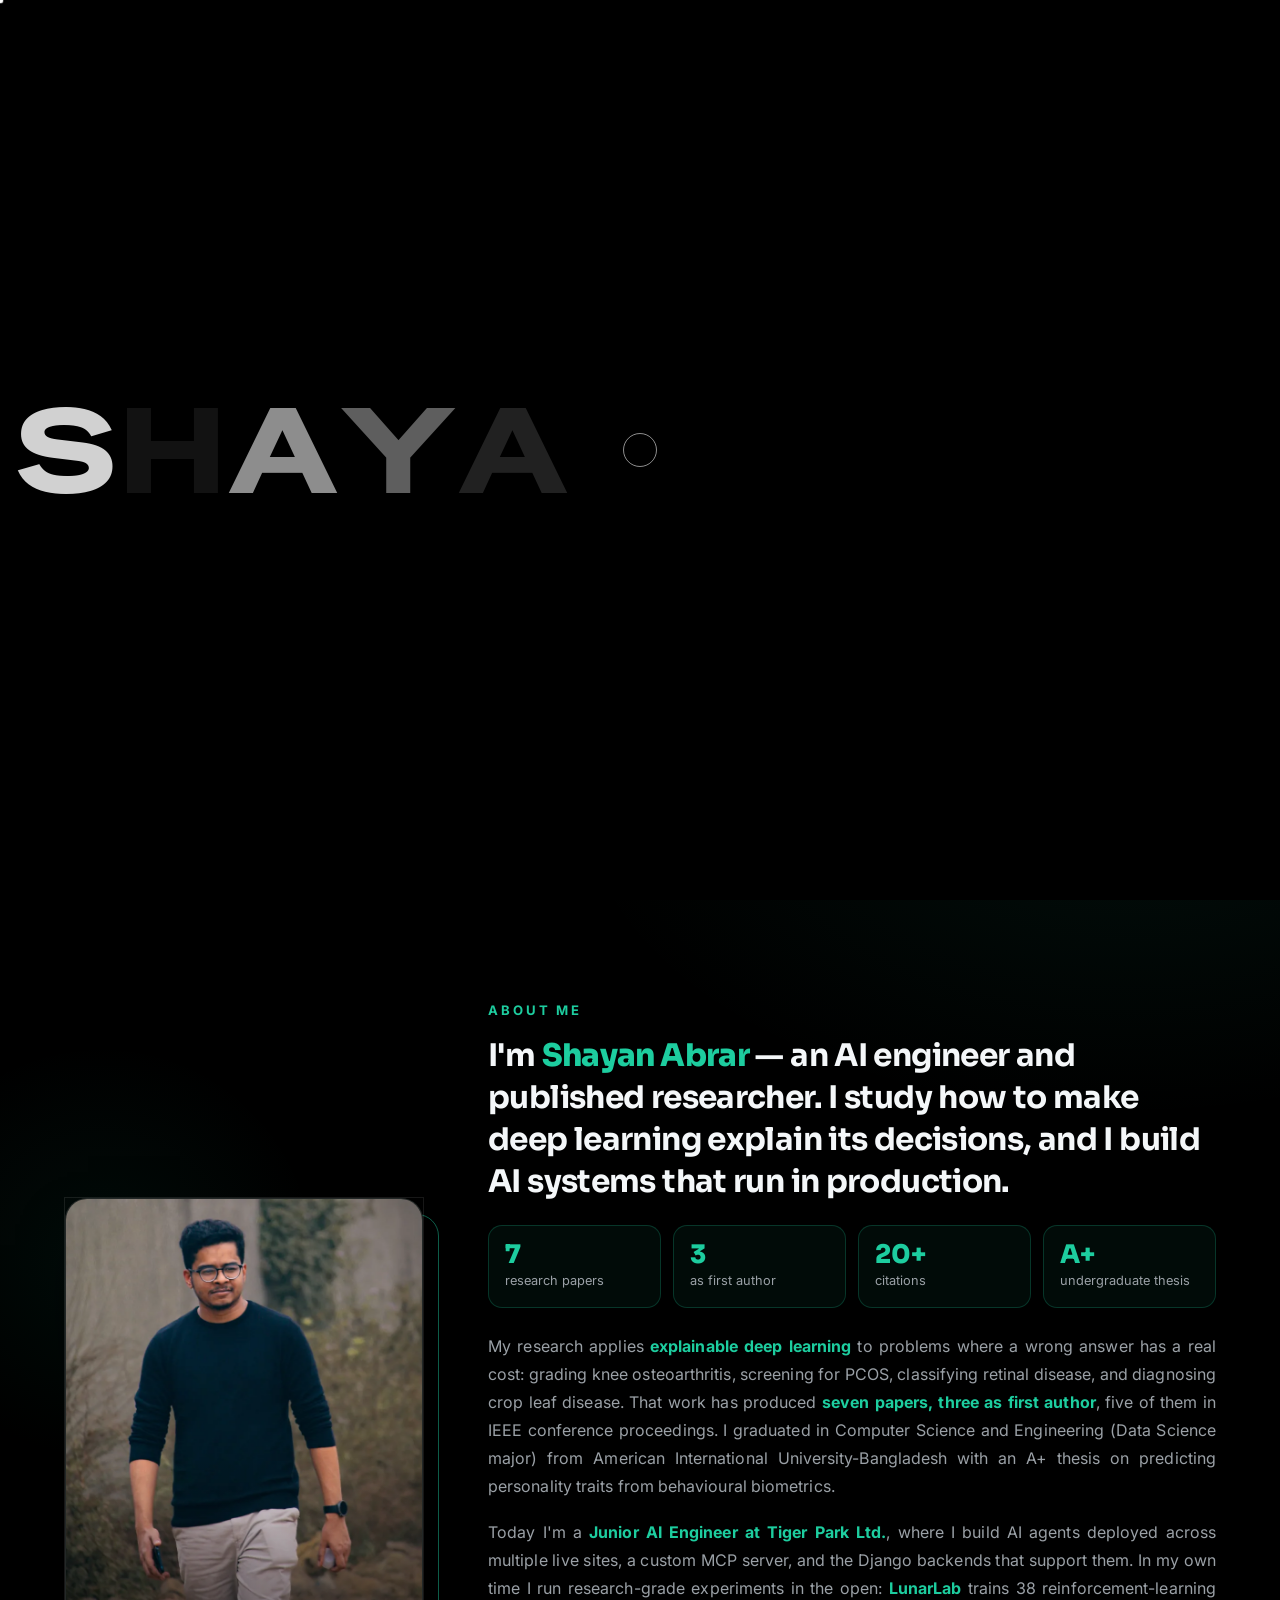
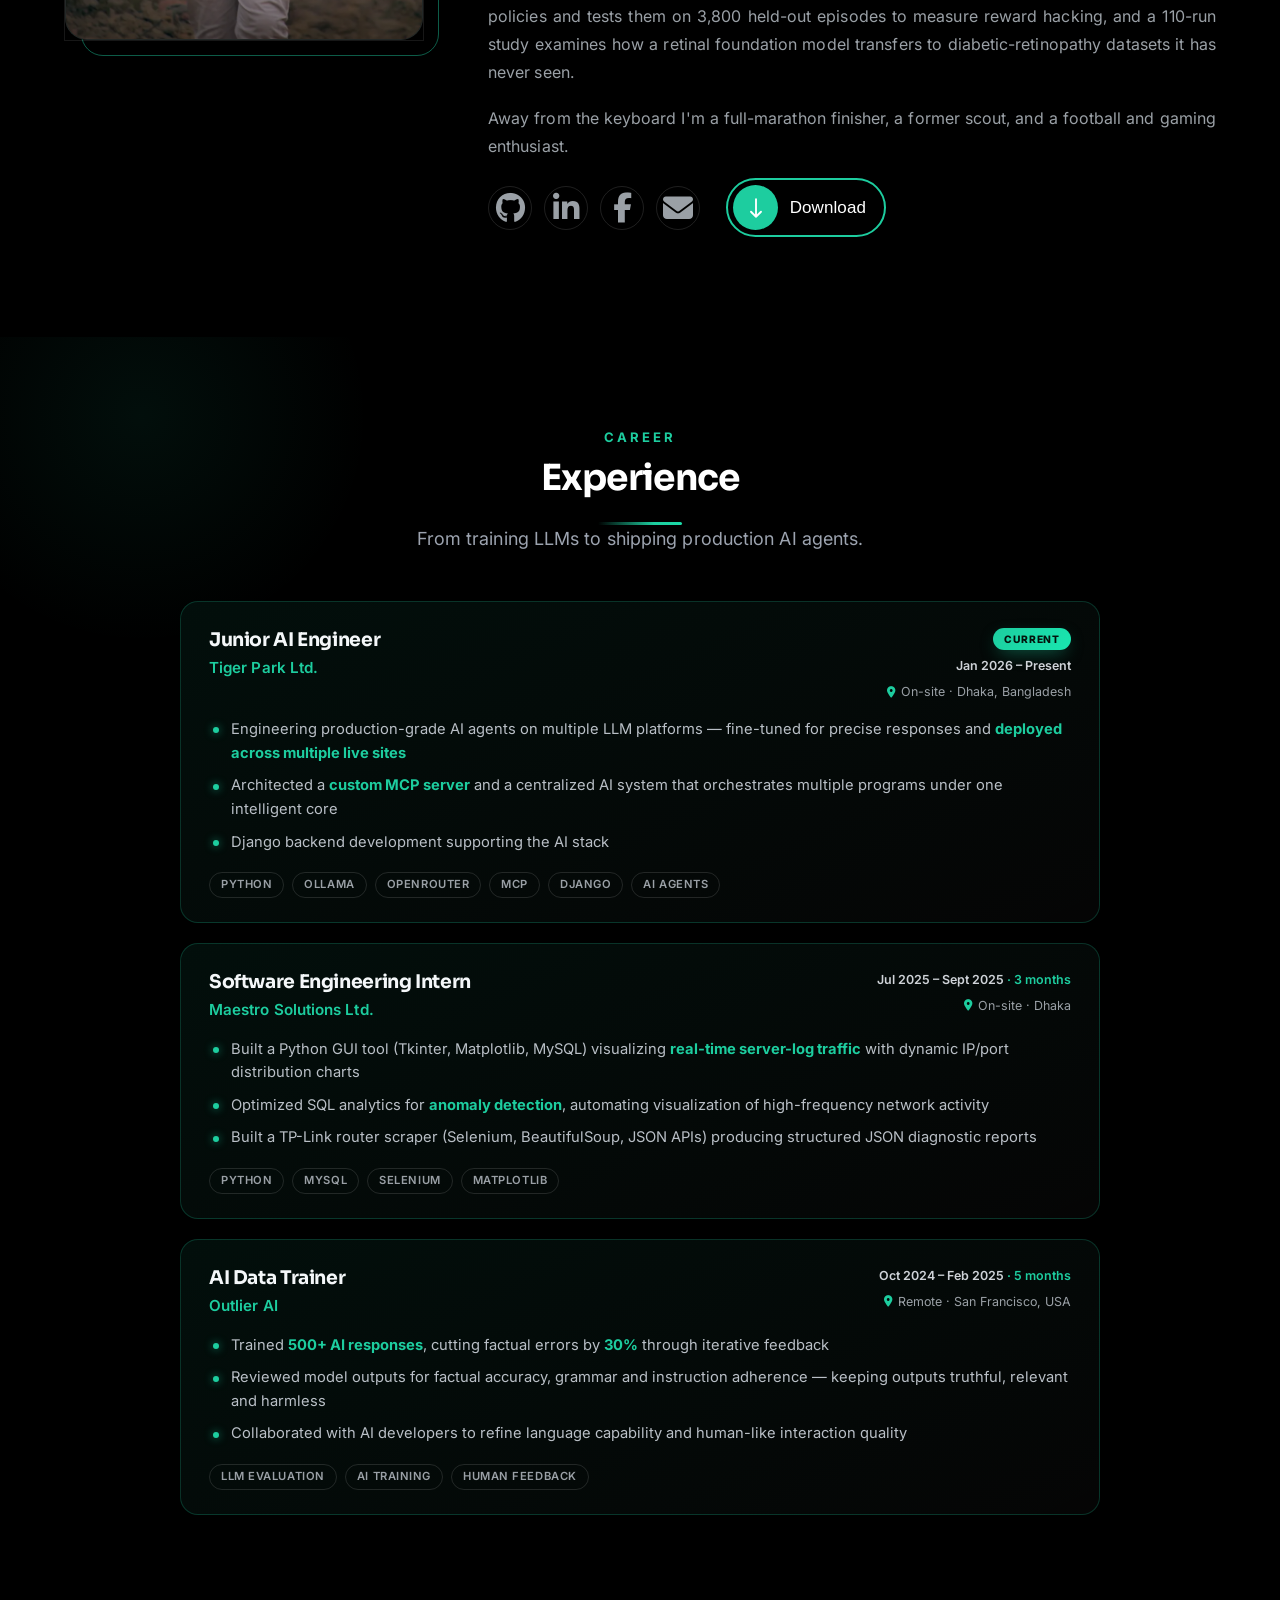
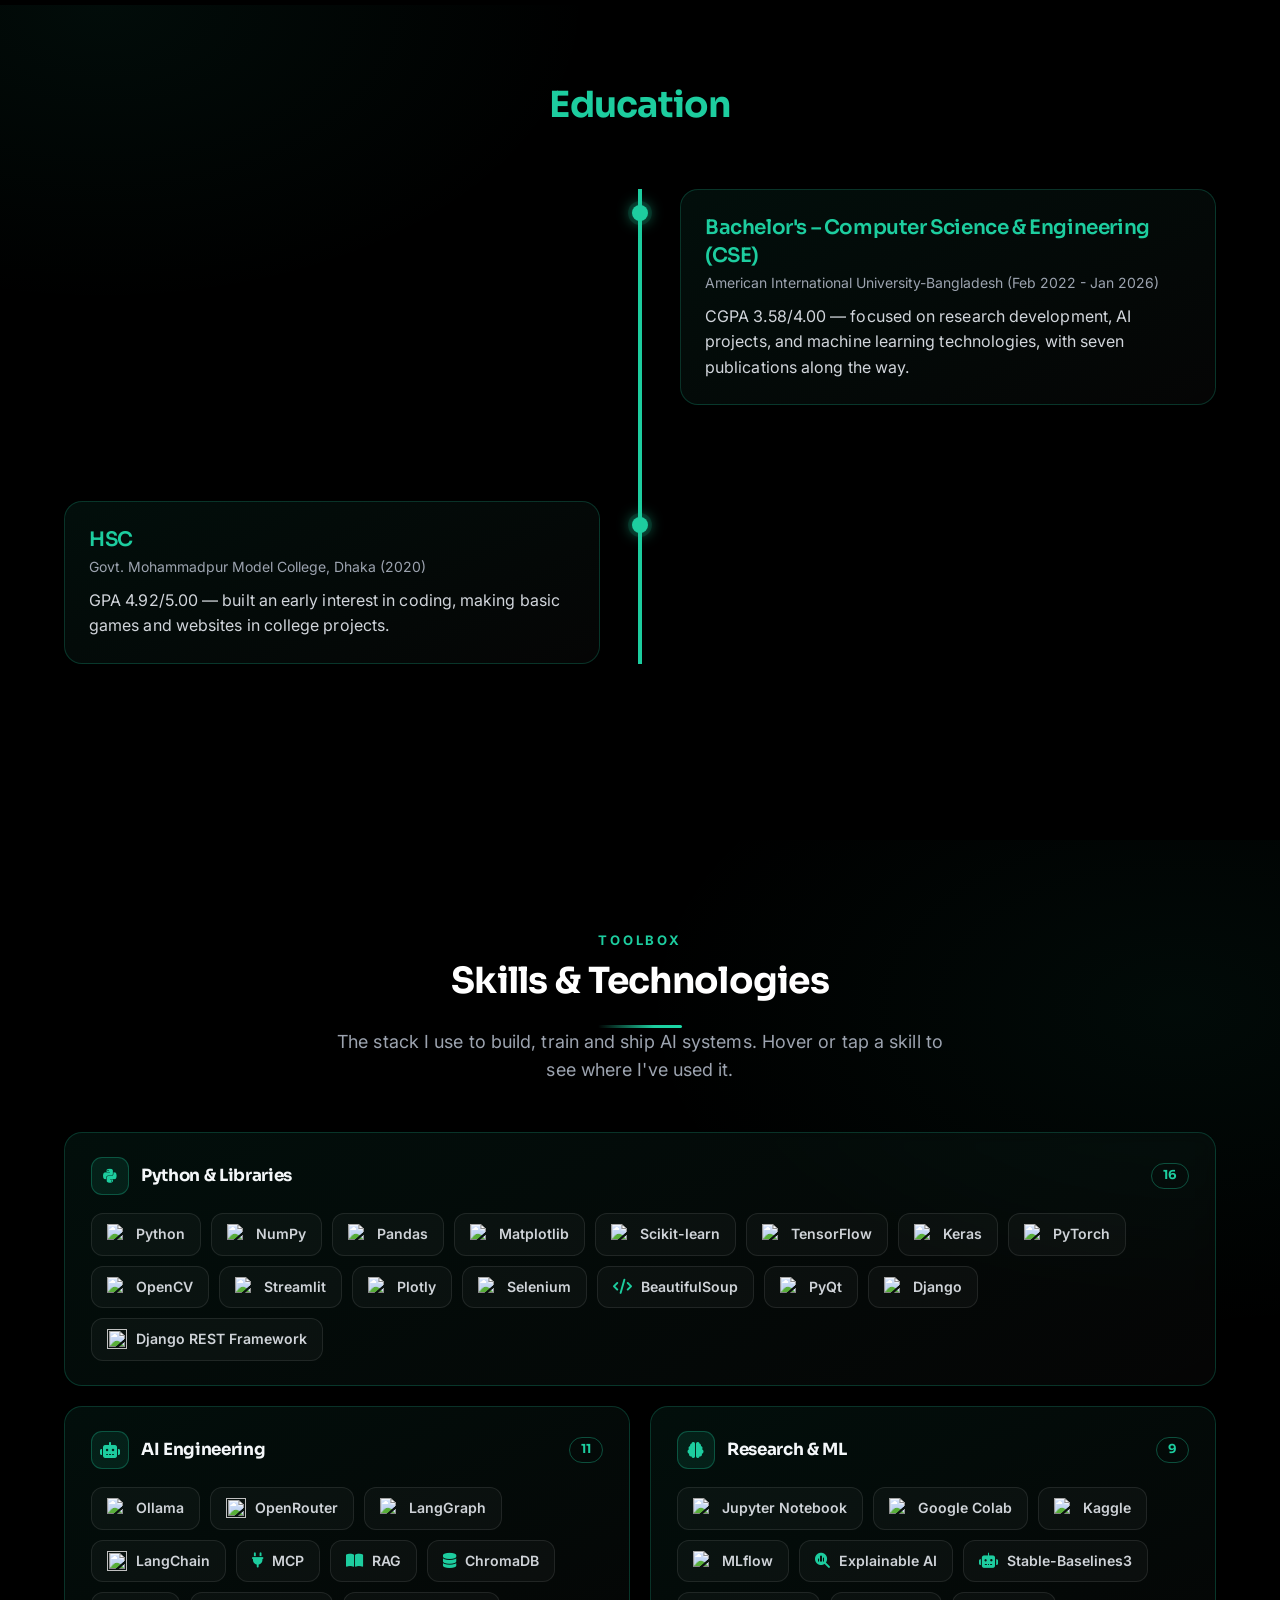
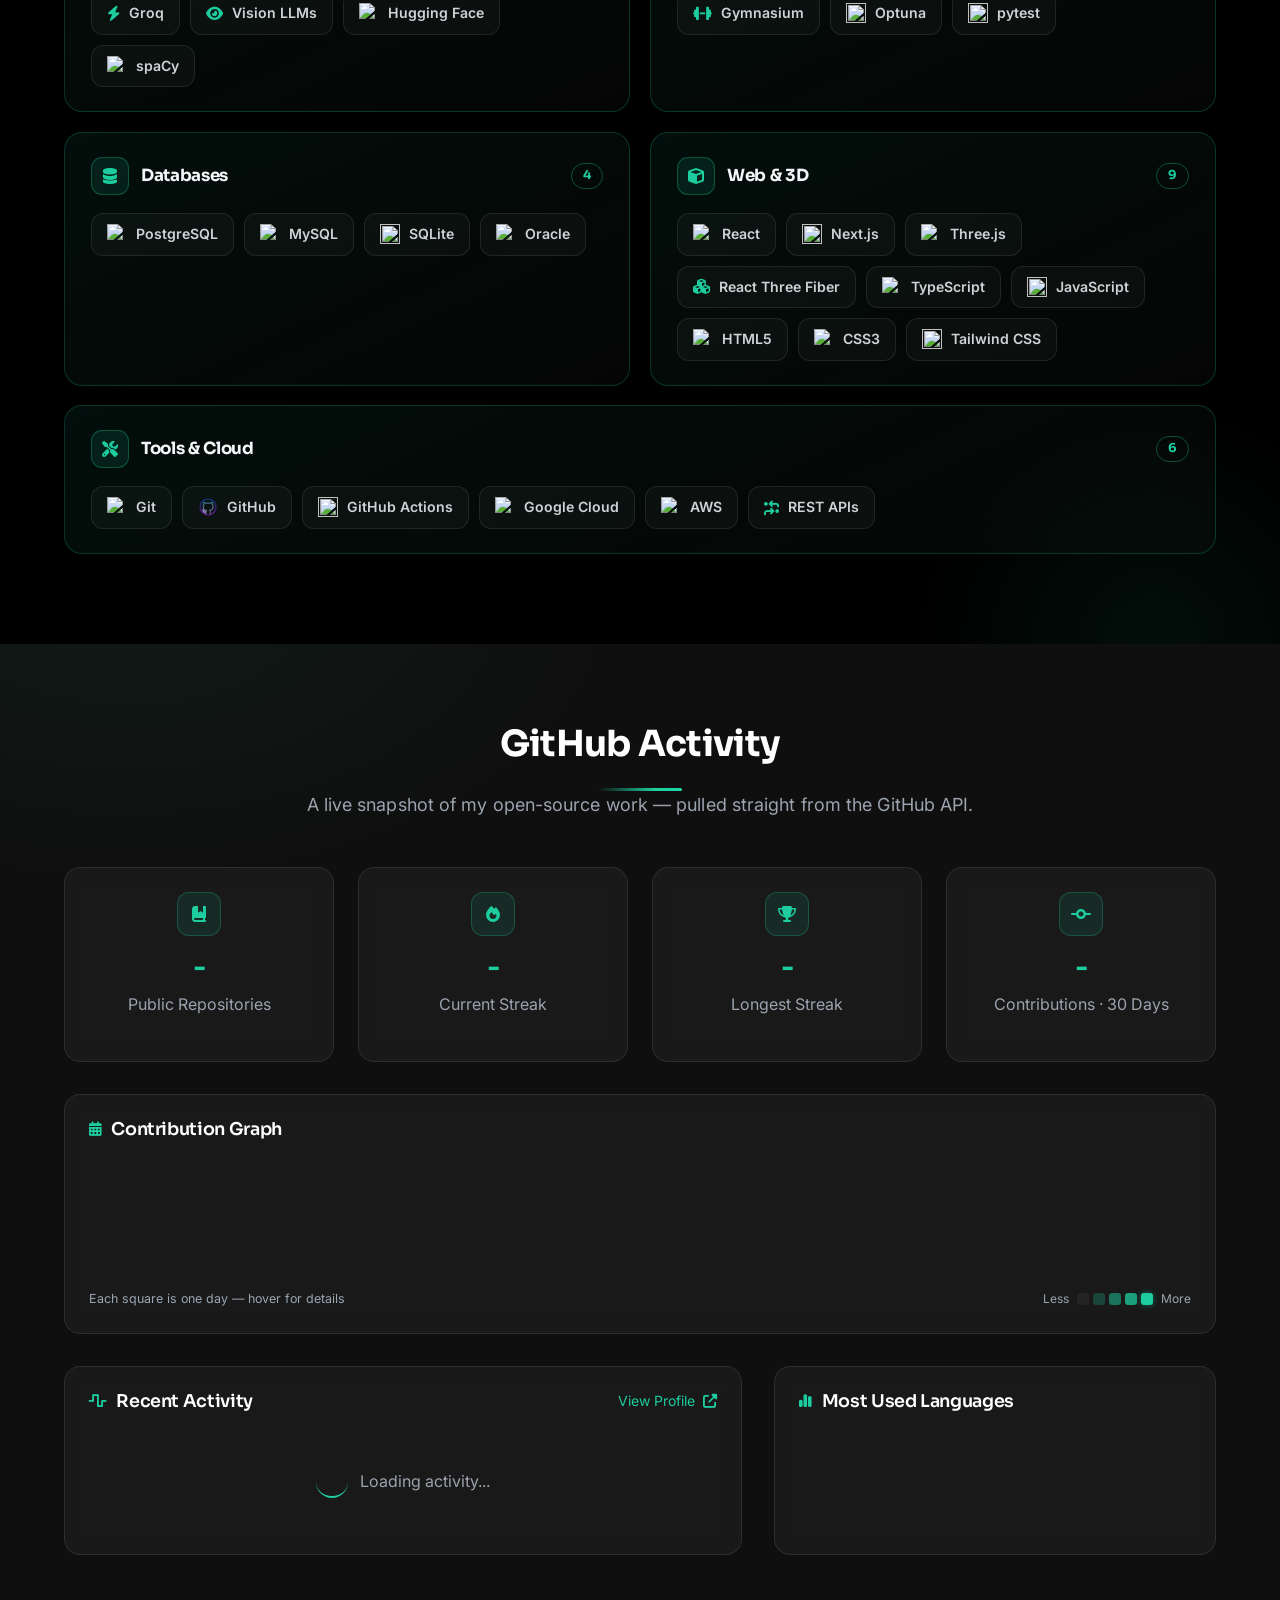
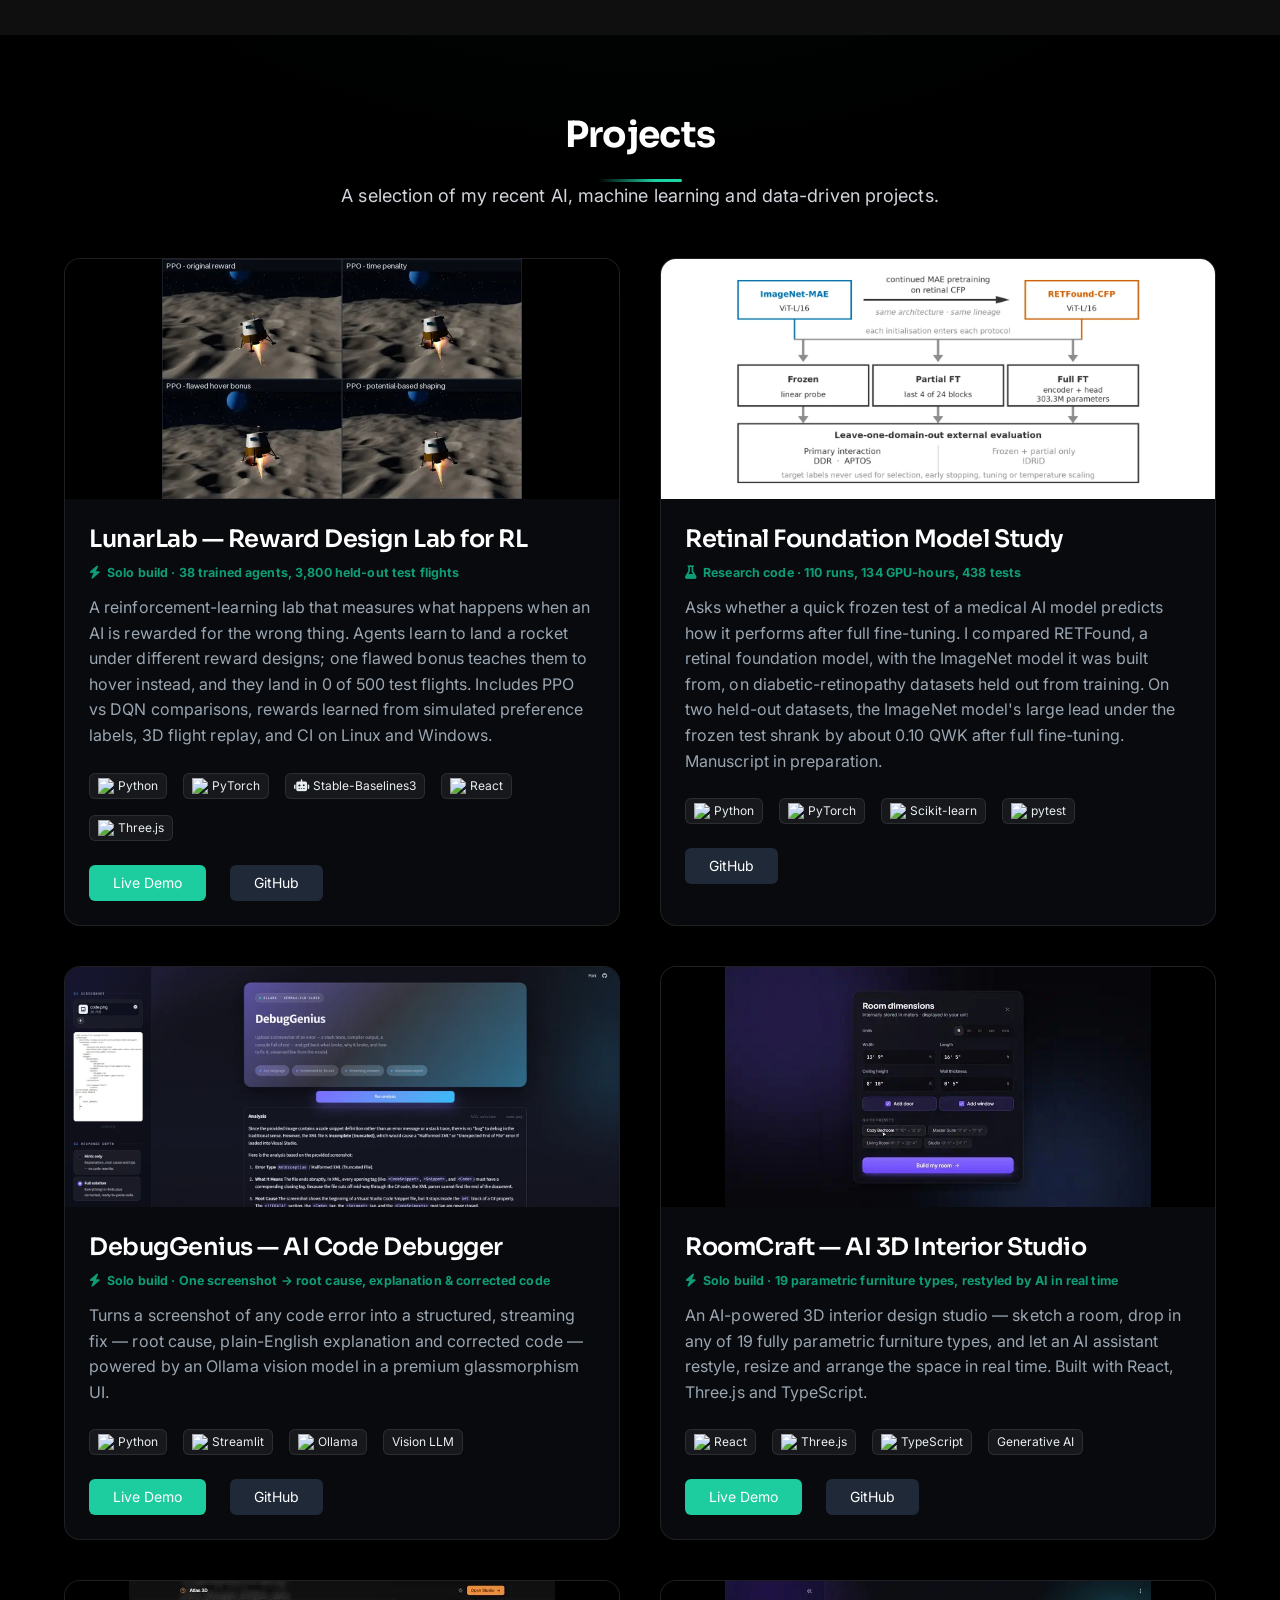
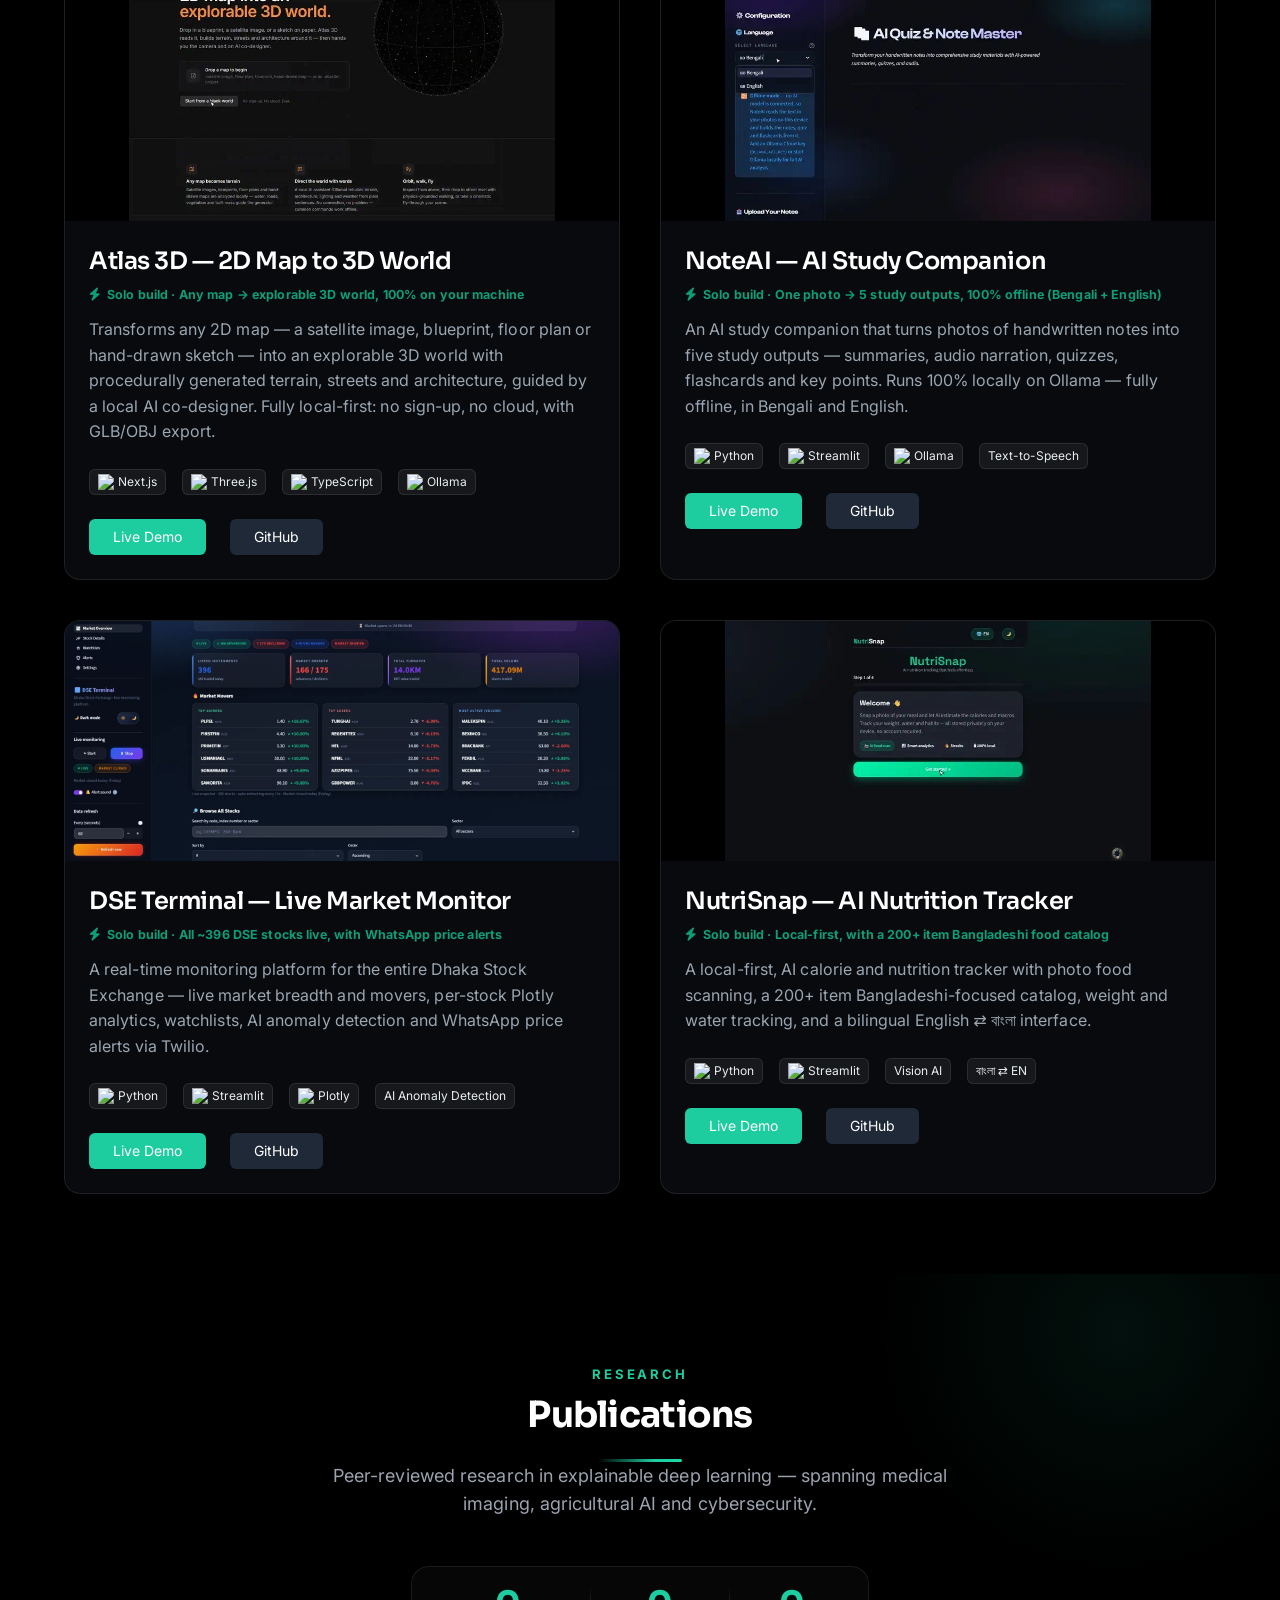
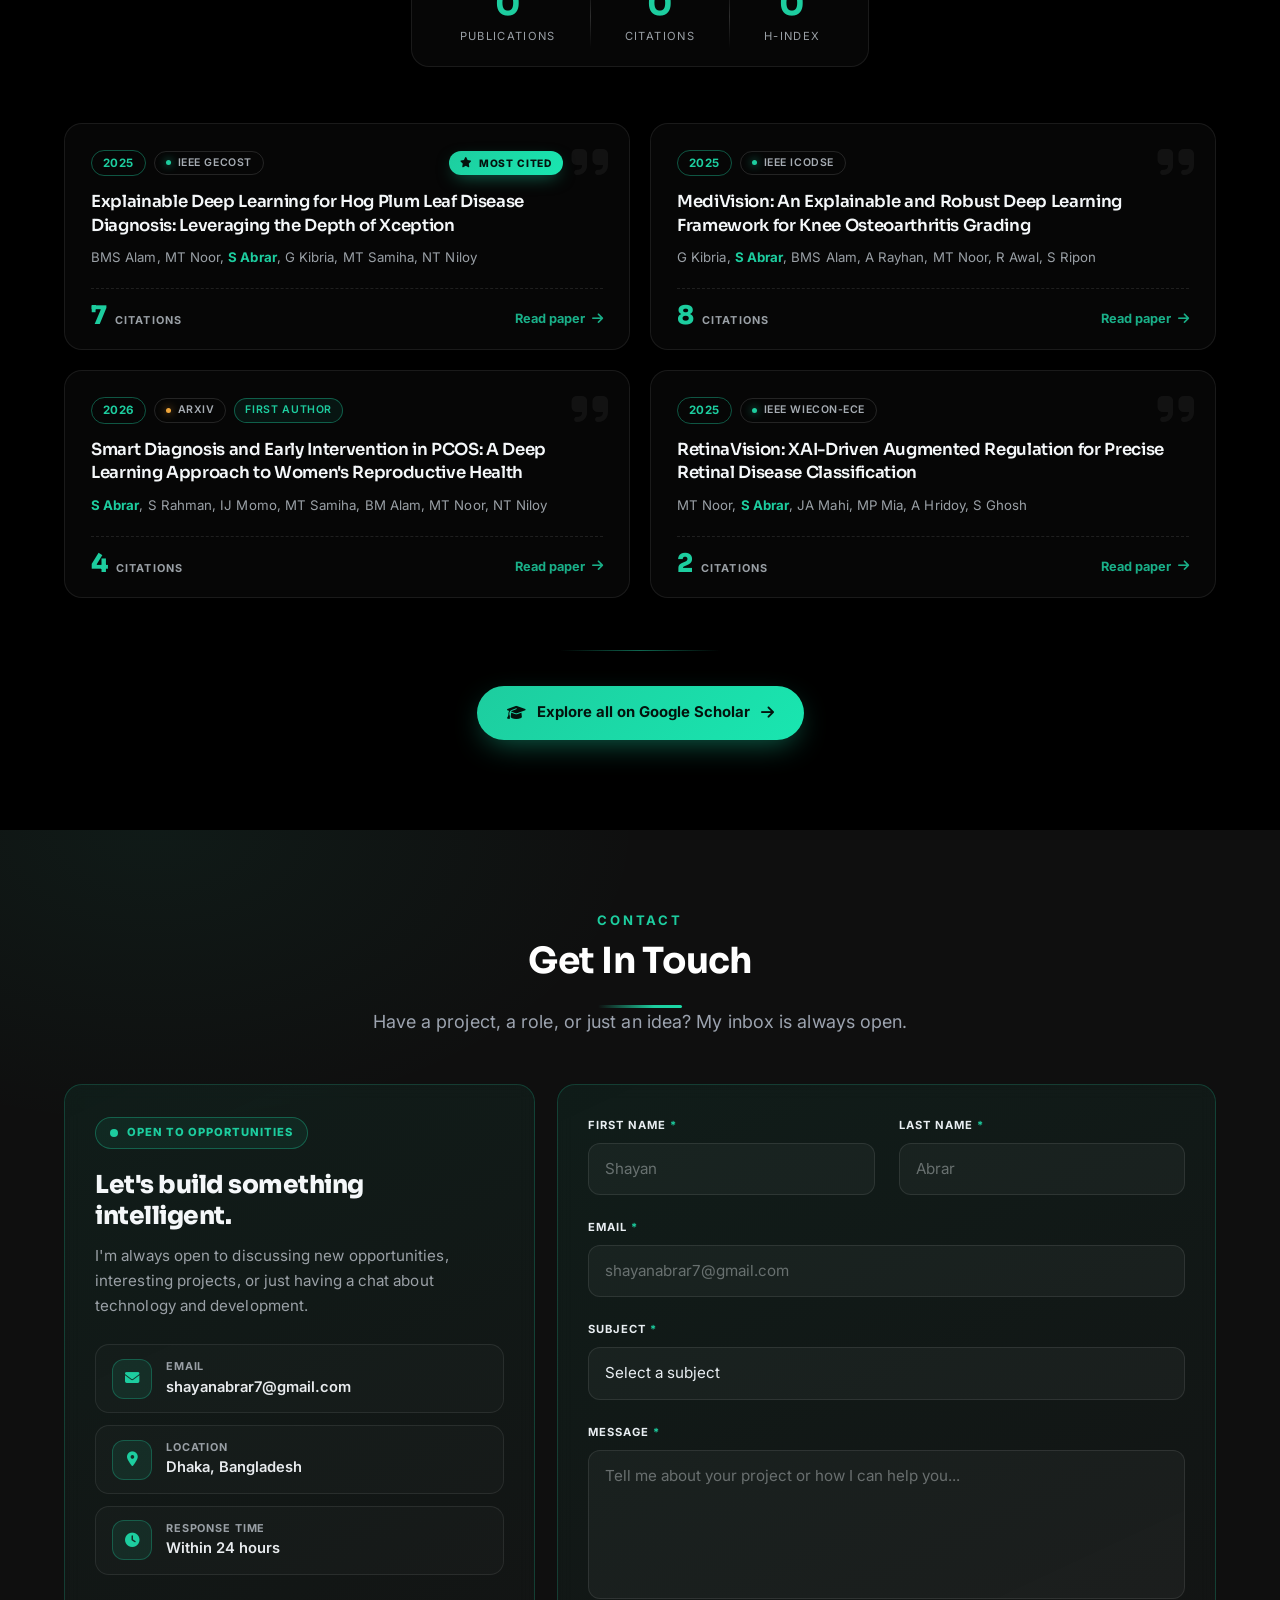
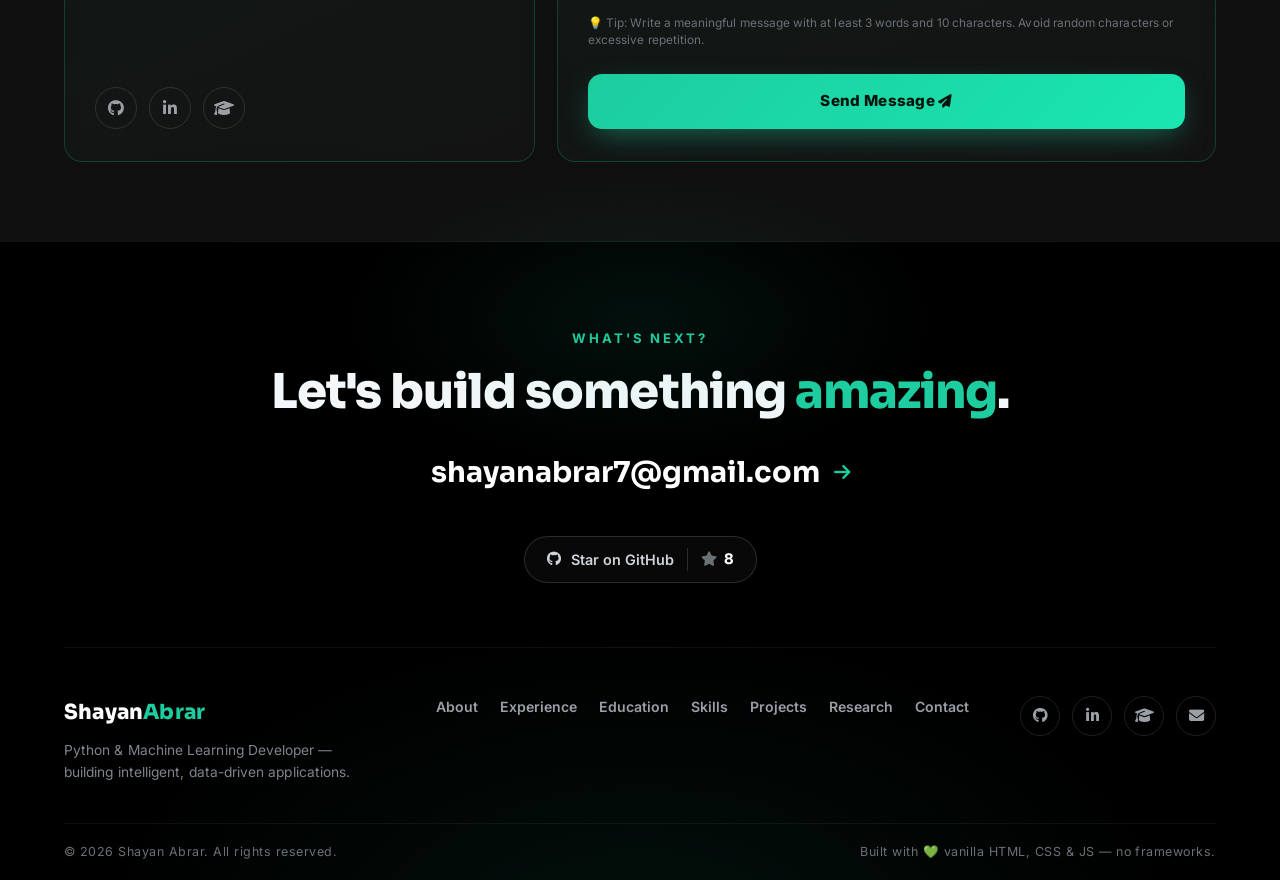
==== commit 6156a4b3: "Reorder projects, add animated demos, streak stats and skill updates - Projects: eight best projects" ====
--- a/index.html
+++ b/index.html
@@ -392,15 +392,15 @@
           <span class="skill-chip" data-used="LunarLab, NutriSnap, DSE Terminal, the retinal study"><img src="https://cdn.jsdelivr.net/gh/devicons/devicon/icons/pandas/pandas-original.svg" alt="Pandas" loading="lazy" /> Pandas</span>
           <span class="skill-chip" data-used="Traffic visualiser at Maestro; figures for LunarLab and the retinal study"><img src="https://cdn.jsdelivr.net/gh/devicons/devicon/icons/matplotlib/matplotlib-original.svg" alt="Matplotlib" loading="lazy" /> Matplotlib</span>
           <span class="skill-chip" data-used="Metrics in the retinal study; DSE Terminal"><img src="https://cdn.jsdelivr.net/gh/devicons/devicon/icons/scikitlearn/scikitlearn-original.svg" alt="Scikit-learn" loading="lazy" /> Scikit-learn</span>
-          <span class="skill-chip"><img src="https://cdn.jsdelivr.net/gh/devicons/devicon/icons/tensorflow/tensorflow-original.svg" alt="TensorFlow" loading="lazy" /> TensorFlow</span>
-          <span class="skill-chip"><img src="https://cdn.jsdelivr.net/gh/devicons/devicon/icons/keras/keras-original.svg" alt="Keras" loading="lazy" /> Keras</span>
+          <span class="skill-chip" data-used="Deep-learning models in my research papers"><img src="https://cdn.jsdelivr.net/gh/devicons/devicon/icons/tensorflow/tensorflow-original.svg" alt="TensorFlow" loading="lazy" /> TensorFlow</span>
+          <span class="skill-chip" data-used="Transfer learning with pretrained CNNs like Xception and DenseNet in my research"><img src="https://cdn.jsdelivr.net/gh/devicons/devicon/icons/keras/keras-original.svg" alt="Keras" loading="lazy" /> Keras</span>
           <span class="skill-chip" data-used="LunarLab RL agents, the retinal foundation-model study, Whisper and CLIP agents"><img src="https://cdn.jsdelivr.net/gh/devicons/devicon/icons/pytorch/pytorch-original.svg" alt="PyTorch" loading="lazy" /> PyTorch</span>
           <span class="skill-chip" data-used="Image preprocessing in the retinal foundation-model study"><img src="https://cdn.jsdelivr.net/gh/devicons/devicon/icons/opencv/opencv-original.svg" alt="OpenCV" loading="lazy" /> OpenCV</span>
           <span class="skill-chip" data-used="DebugGenius, NoteAI, NutriSnap, DSE Terminal"><img src="https://cdn.jsdelivr.net/gh/devicons/devicon/icons/streamlit/streamlit-original.svg" alt="Streamlit" loading="lazy" /> Streamlit</span>
           <span class="skill-chip" data-used="DSE Terminal charts, NutriSnap, network-traffic dashboard"><img src="https://cdn.jsdelivr.net/gh/devicons/devicon/icons/plotly/plotly-original.svg" alt="Plotly" loading="lazy" /> Plotly</span>
           <span class="skill-chip" data-used="TP-Link router scraper at Maestro Solutions"><img src="https://cdn.jsdelivr.net/gh/devicons/devicon/icons/selenium/selenium-original.svg" alt="Selenium" loading="lazy" /> Selenium</span>
           <span class="skill-chip" data-used="Router scraper at Maestro, DSE Terminal, DayMate news scraping"><i class="fas fa-code"></i> BeautifulSoup</span>
-          <span class="skill-chip"><img src="https://cdn.jsdelivr.net/gh/devicons/devicon/icons/qt/qt-original.svg" alt="PyQt" loading="lazy" /> PyQt</span>
+          <span class="skill-chip" data-used="Know the basics: building desktop GUIs in Python"><img src="https://cdn.jsdelivr.net/gh/devicons/devicon/icons/qt/qt-original.svg" alt="PyQt" loading="lazy" /> PyQt</span>
           <span class="skill-chip" data-used="Tiger Park backends, EmployeeMS, ZenLeaf Tea Lounge"><img src="https://img.icons8.com/?size=100&amp;id=IuuVVwsdTi2v&amp;format=png&amp;color=000000" alt="Django" loading="lazy" /> Django</span>
           <span class="skill-chip" data-used="REST API for EmployeeMS"><img src="https://cdn.simpleicons.org/django/ffffff" alt="" loading="lazy" /> Django REST Framework</span>
         </div>
@@ -423,7 +423,7 @@
           <span class="skill-chip" data-used="LLM backend for my Multi-API, Research Assistant and memory agents"><i class="fas fa-bolt"></i> Groq</span>
           <span class="skill-chip" data-used="DebugGenius (error screenshots), NoteAI (handwritten notes), NutriSnap (food photos)"><i class="fas fa-eye"></i> Vision LLMs</span>
           <span class="skill-chip" data-used="Whisper speech-to-text, CLIP image analysis, diffusion image synthesis"><img src="https://cdn.simpleicons.org/huggingface" alt="Hugging Face" loading="lazy" /> Hugging Face</span>
-          <span class="skill-chip"><img src="https://cdn.simpleicons.org/spacy" alt="spaCy" loading="lazy" /> spaCy</span>
+          <span class="skill-chip" data-used="Used across various NLP projects"><img src="https://cdn.simpleicons.org/spacy" alt="spaCy" loading="lazy" /> spaCy</span>
         </div>
       </div>
 
@@ -437,7 +437,7 @@
           <span class="skill-chip" data-used="My LangGraph, speech, CLIP and image-synthesis agent notebooks"><img src="https://cdn.jsdelivr.net/gh/devicons/devicon/icons/jupyter/jupyter-original.svg" alt="Jupyter Notebook" loading="lazy" /> Jupyter Notebook</span>
           <span class="skill-chip" data-used="DayMate, Research Assistant and FAQ agents"><img src="https://cdn.jsdelivr.net/gh/devicons/devicon/icons/google/google-original.svg" alt="Google Colab" loading="lazy" /> Google Colab</span>
           <span class="skill-chip" data-used="Source of public datasets for my retinal study"><img src="https://img.icons8.com/?size=100&amp;id=Omk4fWoSmCHm&amp;format=png&amp;color=000000" alt="Kaggle" loading="lazy" /> Kaggle</span>
-          <span class="skill-chip"><img src="https://cdn.simpleicons.org/mlflow" alt="MLflow" loading="lazy" /> MLflow</span>
+          <span class="skill-chip" data-used="Know the basics: tracking experiments, metrics and model runs"><img src="https://cdn.simpleicons.org/mlflow" alt="MLflow" loading="lazy" /> MLflow</span>
           <span class="skill-chip" data-used="My papers on knee, retinal, PCOS and crop-leaf diagnosis"><i class="fas fa-magnifying-glass-chart"></i> Explainable AI</span>
           <span class="skill-chip" data-used="PPO and DQN agents in LunarLab"><i class="fas fa-robot"></i> Stable-Baselines3</span>
           <span class="skill-chip" data-used="LunarLander environment in LunarLab"><i class="fas fa-dumbbell"></i> Gymnasium</span>
@@ -450,14 +450,13 @@
         <div class="skill-cat__head">
           <span class="skill-cat__icon"><i class="fas fa-database"></i></span>
           <h3 class="skill-cat__title">Databases</h3>
-          <span class="skill-cat__count">5</span>
+          <span class="skill-cat__count">4</span>
         </div>
         <div class="skill-chips">
           <span class="skill-chip" data-used="Database behind two private projects"><img src="https://cdn.jsdelivr.net/gh/devicons/devicon/icons/postgresql/postgresql-original.svg" alt="PostgreSQL" loading="lazy" /> PostgreSQL</span>
-          <span class="skill-chip"><img src="https://cdn.jsdelivr.net/gh/devicons/devicon/icons/mongodb/mongodb-original.svg" alt="MongoDB" loading="lazy" /> MongoDB</span>
-          <span class="skill-chip"><img src="https://cdn.jsdelivr.net/gh/devicons/devicon/icons/oracle/oracle-original.svg" alt="Oracle" loading="lazy" /> Oracle</span>
           <span class="skill-chip" data-used="Server-log analytics at Maestro; PHP seller dashboard"><img src="https://cdn.jsdelivr.net/gh/devicons/devicon/icons/mysql/mysql-original.svg" alt="MySQL" loading="lazy" /> MySQL</span>
           <span class="skill-chip" data-used="DebugGenius chat history, ZenLeaf Tea Lounge"><img src="https://cdn.jsdelivr.net/gh/devicons/devicon/icons/sqlite/sqlite-original.svg" alt="" loading="lazy" /> SQLite</span>
+          <span class="skill-chip" data-used="Know the basics: core SQL and database fundamentals"><img src="https://cdn.jsdelivr.net/gh/devicons/devicon/icons/oracle/oracle-original.svg" alt="Oracle" loading="lazy" /> Oracle</span>
         </div>
       </div>
 
@@ -484,15 +483,14 @@
         <div class="skill-cat__head">
           <span class="skill-cat__icon"><i class="fas fa-screwdriver-wrench"></i></span>
           <h3 class="skill-cat__title">Tools &amp; Cloud</h3>
-          <span class="skill-cat__count">7</span>
+          <span class="skill-cat__count">6</span>
         </div>
         <div class="skill-chips">
           <span class="skill-chip" data-used="Version control on every project"><img src="https://cdn.jsdelivr.net/gh/devicons/devicon/icons/git/git-original.svg" alt="Git" loading="lazy" /> Git</span>
           <span class="skill-chip" data-used="Hosts all my project and research code"><img src="./assets/github-logo.png" alt="GitHub" loading="lazy" /> GitHub</span>
           <span class="skill-chip" data-used="CI on Linux and Windows for LunarLab"><img src="https://cdn.jsdelivr.net/gh/devicons/devicon/icons/githubactions/githubactions-original.svg" alt="" loading="lazy" /> GitHub Actions</span>
-          <span class="skill-chip"><img src="https://cdn.jsdelivr.net/gh/devicons/devicon/icons/docker/docker-original.svg" alt="Docker" loading="lazy" /> Docker</span>
-          <span class="skill-chip"><img src="https://cdn.jsdelivr.net/gh/devicons/devicon/icons/googlecloud/googlecloud-original.svg" alt="Google Cloud" loading="lazy" /> Google Cloud</span>
-          <span class="skill-chip"><img src="https://cdn.jsdelivr.net/npm/devicon@2.16.0/icons/amazonwebservices/amazonwebservices-original-wordmark.svg" alt="AWS" loading="lazy" /> AWS</span>
+          <span class="skill-chip" data-used="Know the basics of its core cloud services"><img src="https://cdn.jsdelivr.net/gh/devicons/devicon/icons/googlecloud/googlecloud-original.svg" alt="Google Cloud" loading="lazy" /> Google Cloud</span>
+          <span class="skill-chip" data-used="Actively using Amazon Bedrock to run AI models"><img src="https://cdn.jsdelivr.net/npm/devicon@2.16.0/icons/amazonwebservices/amazonwebservices-original-wordmark.svg" alt="AWS" loading="lazy" /> AWS</span>
           <span class="skill-chip" data-used="Tiger Park Django backends, EmployeeMS API, Multi-API agent"><i class="fas fa-arrows-turn-to-dots"></i> REST APIs</span>
         </div>
       </div>
@@ -518,15 +516,17 @@
       </div>
 
       <div class="github-stat-card gh-stat bg-[#111] p-6 rounded-2xl text-center border border-gray-800">
-        <div class="gh-stat__icon"><i class="fas fa-star"></i></div>
-        <div class="text-3xl font-bold text-[#1DCD9F] mb-2" id="githubStars">-</div>
-        <div class="text-gray-400">Total Stars</div>
+        <div class="gh-stat__icon"><i class="fas fa-fire"></i></div>
+        <div class="text-3xl font-bold text-[#1DCD9F] mb-2" id="githubCurrentStreak">-</div>
+        <div class="text-gray-400">Current Streak</div>
+        <div class="gh-stat__range" id="githubCurrentStreakRange"></div>
       </div>
 
       <div class="github-stat-card gh-stat bg-[#111] p-6 rounded-2xl text-center border border-gray-800">
-        <div class="gh-stat__icon"><i class="fas fa-user-group"></i></div>
-        <div class="text-3xl font-bold text-[#1DCD9F] mb-2" id="githubFollowers">-</div>
-        <div class="text-gray-400">Followers</div>
+        <div class="gh-stat__icon"><i class="fas fa-trophy"></i></div>
+        <div class="text-3xl font-bold text-[#1DCD9F] mb-2" id="githubLongestStreak">-</div>
+        <div class="text-gray-400">Longest Streak</div>
+        <div class="gh-stat__range" id="githubLongestStreakRange"></div>
       </div>
 
       <div class="github-stat-card gh-stat bg-[#111] p-6 rounded-2xl text-center border border-gray-800">
@@ -606,37 +606,44 @@
       <p class="text-gray-300 text-lg">A selection of my recent AI, machine learning and data-driven projects.</p>
     </div>
 
-    <div class="grid md:grid-cols-2 gap-10 max-w-6xl mx-auto">
+    <div class="projects-grid grid md:grid-cols-2 gap-10 max-w-6xl mx-auto" id="projectsGrid">
 
       <!-- SINGLE PROJECT CARD -->
       <div class="project-card bg-white text-black shadow-xl rounded-2xl overflow-hidden transform hover:scale-[1.02] transition-all duration-300">
-        <img src="./assets/atlas3d.webp" alt="Atlas 3D — transform any 2D map into an explorable 3D world" class="w-full h-60 object-cover" loading="lazy" />
+        <picture>
+          <!-- Still frame for visitors who ask their device to reduce motion -->
+          <source srcset="./assets/lunarlab.webp" media="(prefers-reduced-motion: reduce)" />
+          <img src="./assets/lunarlab-showcase.webp" alt="LunarLab — animated 3D replay of the same landing flown by four PPO agents trained with different reward designs" class="w-full h-60 project-img--contain project-img--dark" width="720" height="480" loading="lazy" />
+        </picture>
         <div class="p-6">
-          <h3 class="text-2xl font-semibold mb-2">Atlas 3D — 2D Map to 3D World</h3>
-          <p class="project-role"><i class="fas fa-bolt"></i> Solo build · Any map → explorable 3D world, 100% on your machine</p>
+          <h3 class="text-2xl font-semibold mb-2">LunarLab — Reward Design Lab for RL</h3>
+          <p class="project-role"><i class="fas fa-bolt"></i> Solo build · 38 trained agents, 3,800 held-out test flights</p>
           <p class="text-gray-700 mb-4">
-            Transforms any 2D map — a satellite image, blueprint, floor plan or hand-drawn sketch — into an explorable 3D world with procedurally generated terrain, streets and architecture, guided by a local AI co-designer. Fully local-first: no sign-up, no cloud, with GLB/OBJ export.
+            A reinforcement-learning lab that measures what happens when an AI is rewarded for the wrong thing. Agents learn to land a rocket under different reward designs; one flawed bonus teaches them to hover instead, and they land in 0 of 500 test flights. Includes PPO vs DQN comparisons, rewards learned from simulated preference labels, 3D flight replay, and CI on Linux and Windows.
           </p>
           <div class="flex flex-wrap gap-3 mb-4">
             <span class="flex items-center gap-1 bg-gray-100 px-2 py-1 text-xs rounded cursor-pointer">
-              <img src="https://cdn.jsdelivr.net/gh/devicons/devicon@latest/icons/nextjs/nextjs-original.svg" alt="Next.js" class="w-4 h-4" /> Next.js
+              <img src="https://cdn.jsdelivr.net/gh/devicons/devicon/icons/python/python-original.svg" alt="Python" class="w-4 h-4" /> Python
+            </span>
+            <span class="flex items-center gap-1 bg-gray-100 px-2 py-1 text-xs rounded cursor-pointer">
+              <img src="https://cdn.jsdelivr.net/gh/devicons/devicon/icons/pytorch/pytorch-original.svg" alt="PyTorch" class="w-4 h-4" /> PyTorch
+            </span>
+            <span class="flex items-center gap-1 bg-gray-100 px-2 py-1 text-xs rounded cursor-pointer">
+              <i class="fas fa-robot"></i> Stable-Baselines3
+            </span>
+            <span class="flex items-center gap-1 bg-gray-100 px-2 py-1 text-xs rounded cursor-pointer">
+              <img src="https://cdn.jsdelivr.net/gh/devicons/devicon/icons/react/react-original.svg" alt="React" class="w-4 h-4" /> React
             </span>
             <span class="flex items-center gap-1 bg-gray-100 px-2 py-1 text-xs rounded cursor-pointer">
               <img src="https://cdn.jsdelivr.net/gh/devicons/devicon@latest/icons/threejs/threejs-original.svg" alt="Three.js" class="w-4 h-4" /> Three.js
             </span>
-            <span class="flex items-center gap-1 bg-gray-100 px-2 py-1 text-xs rounded cursor-pointer">
-              <img src="https://cdn.jsdelivr.net/gh/devicons/devicon@latest/icons/typescript/typescript-original.svg" alt="TypeScript" class="w-4 h-4" /> TypeScript
-            </span>
-            <span class="flex items-center gap-1 bg-gray-100 px-2 py-1 text-xs rounded cursor-pointer">
-              <img src="https://cdn.simpleicons.org/ollama/000000" alt="Ollama" class="w-4 h-4" /> Ollama
-            </span>
           </div>
           <div class="flex gap-4">
-            <a href="https://atlas-3-d.vercel.app/" target="_blank"
+            <a href="https://shayan-abrar.github.io/lunarlab/" target="_blank"
               class="project-btn project-btn--demo bg-[#1DCD9F] text-white px-4 py-2 rounded hover:bg-[#17b890] transition-all text-sm">
               Live Demo
             </a>
-            <a href="https://github.com/SHAYAN-ABRAR/Atlas-3D" target="_blank"
+            <a href="https://github.com/SHAYAN-ABRAR/lunarlab" target="_blank"
               class="project-btn bg-gray-800 text-white px-4 py-2 rounded hover:bg-gray-700 transition-all text-sm">
               GitHub
             </a>
@@ -647,31 +654,29 @@
 
       <!-- SINGLE PROJECT CARD -->
       <div class="project-card bg-white text-black shadow-xl rounded-2xl overflow-hidden transform hover:scale-[1.02] transition-all duration-300">
-        <img src="./assets/roomcraft.webp" alt="RoomCraft — AI 3D interior design studio" class="w-full h-60 object-cover" loading="lazy" />
+        <img src="./assets/retinal-study.webp" alt="Study design: RETFound and its ImageNet-MAE starting point compared under frozen, partial and full fine-tuning" class="w-full h-60 project-img--contain project-img--light" loading="lazy" />
         <div class="p-6">
-          <h3 class="text-2xl font-semibold mb-2">RoomCraft — AI 3D Interior Studio</h3>
-          <p class="project-role"><i class="fas fa-bolt"></i> Solo build · 19 parametric furniture types, restyled by AI in real time</p>
+          <h3 class="text-2xl font-semibold mb-2">Retinal Foundation Model Study</h3>
+          <p class="project-role"><i class="fas fa-flask"></i> Research code · 110 runs, 134 GPU-hours, 438 tests</p>
           <p class="text-gray-700 mb-4">
-            An AI-powered 3D interior design studio — sketch a room, drop in any of 19 fully parametric furniture types, and let an AI assistant restyle, resize and arrange the space in real time. Built with React, Three.js and TypeScript.
+            Asks whether a quick frozen test of a medical AI model predicts how it performs after full fine-tuning. I compared RETFound, a retinal foundation model, with the ImageNet model it was built from, on diabetic-retinopathy datasets held out from training. On two held-out datasets, the ImageNet model's large lead under the frozen test shrank by about 0.10 QWK after full fine-tuning. Manuscript in preparation.
           </p>
           <div class="flex flex-wrap gap-3 mb-4">
             <span class="flex items-center gap-1 bg-gray-100 px-2 py-1 text-xs rounded cursor-pointer">
-              <img src="https://cdn.jsdelivr.net/gh/devicons/devicon@latest/icons/react/react-original.svg" alt="React" class="w-4 h-4" /> React
-            </span>
-            <span class="flex items-center gap-1 bg-gray-100 px-2 py-1 text-xs rounded cursor-pointer">
-              <img src="https://cdn.jsdelivr.net/gh/devicons/devicon@latest/icons/threejs/threejs-original.svg" alt="Three.js" class="w-4 h-4" /> Three.js
-            </span>
-            <span class="flex items-center gap-1 bg-gray-100 px-2 py-1 text-xs rounded cursor-pointer">
-              <img src="https://cdn.jsdelivr.net/gh/devicons/devicon@latest/icons/typescript/typescript-original.svg" alt="TypeScript" class="w-4 h-4" /> TypeScript
-            </span>
-            <span class="flex items-center gap-1 bg-gray-100 px-2 py-1 text-xs rounded cursor-pointer">Generative AI</span>
+              <img src="https://cdn.jsdelivr.net/gh/devicons/devicon/icons/python/python-original.svg" alt="Python" class="w-4 h-4" /> Python
+            </span>
+            <span class="flex items-center gap-1 bg-gray-100 px-2 py-1 text-xs rounded cursor-pointer">
+              <img src="https://cdn.jsdelivr.net/gh/devicons/devicon/icons/pytorch/pytorch-original.svg" alt="PyTorch" class="w-4 h-4" /> PyTorch
+            </span>
+            <span class="flex items-center gap-1 bg-gray-100 px-2 py-1 text-xs rounded cursor-pointer">
+              <img src="https://cdn.jsdelivr.net/gh/devicons/devicon/icons/scikitlearn/scikitlearn-original.svg" alt="Scikit-learn" class="w-4 h-4" /> Scikit-learn
+            </span>
+            <span class="flex items-center gap-1 bg-gray-100 px-2 py-1 text-xs rounded cursor-pointer">
+              <img src="https://cdn.jsdelivr.net/gh/devicons/devicon/icons/pytest/pytest-original.svg" alt="pytest" class="w-4 h-4" /> pytest
+            </span>
           </div>
           <div class="flex gap-4">
-            <a href="https://room-craft-nu.vercel.app/" target="_blank"
-              class="project-btn project-btn--demo bg-[#1DCD9F] text-white px-4 py-2 rounded hover:bg-[#17b890] transition-all text-sm">
-              Live Demo
-            </a>
-            <a href="https://github.com/SHAYAN-ABRAR/RoomCraft" target="_blank"
+            <a href="https://github.com/SHAYAN-ABRAR/retinal-fm-protocol-interaction" target="_blank"
               class="project-btn bg-gray-800 text-white px-4 py-2 rounded hover:bg-gray-700 transition-all text-sm">
               GitHub
             </a>
@@ -717,7 +722,91 @@
 
       <!-- SINGLE PROJECT CARD -->
       <div class="project-card bg-white text-black shadow-xl rounded-2xl overflow-hidden transform hover:scale-[1.02] transition-all duration-300">
-        <img src="./assets/NOTEAI.webp" alt="NoteAI — AI-powered study companion" class="w-full h-60 object-cover" loading="lazy" />
+        <picture>
+          <!-- Still frame for visitors who ask their device to reduce motion -->
+          <source srcset="./assets/roomcraft.webp" media="(prefers-reduced-motion: reduce)" />
+          <img src="./assets/roomcraft-demo.webp" alt="RoomCraft — animated walkthrough: set the room size, add furniture, apply a style and orbit the 3D room" class="w-full h-60 project-img--contain project-img--dark" width="800" height="450" loading="lazy" />
+        </picture>
+        <div class="p-6">
+          <h3 class="text-2xl font-semibold mb-2">RoomCraft — AI 3D Interior Studio</h3>
+          <p class="project-role"><i class="fas fa-bolt"></i> Solo build · 19 parametric furniture types, restyled by AI in real time</p>
+          <p class="text-gray-700 mb-4">
+            An AI-powered 3D interior design studio — sketch a room, drop in any of 19 fully parametric furniture types, and let an AI assistant restyle, resize and arrange the space in real time. Built with React, Three.js and TypeScript.
+          </p>
+          <div class="flex flex-wrap gap-3 mb-4">
+            <span class="flex items-center gap-1 bg-gray-100 px-2 py-1 text-xs rounded cursor-pointer">
+              <img src="https://cdn.jsdelivr.net/gh/devicons/devicon@latest/icons/react/react-original.svg" alt="React" class="w-4 h-4" /> React
+            </span>
+            <span class="flex items-center gap-1 bg-gray-100 px-2 py-1 text-xs rounded cursor-pointer">
+              <img src="https://cdn.jsdelivr.net/gh/devicons/devicon@latest/icons/threejs/threejs-original.svg" alt="Three.js" class="w-4 h-4" /> Three.js
+            </span>
+            <span class="flex items-center gap-1 bg-gray-100 px-2 py-1 text-xs rounded cursor-pointer">
+              <img src="https://cdn.jsdelivr.net/gh/devicons/devicon@latest/icons/typescript/typescript-original.svg" alt="TypeScript" class="w-4 h-4" /> TypeScript
+            </span>
+            <span class="flex items-center gap-1 bg-gray-100 px-2 py-1 text-xs rounded cursor-pointer">Generative AI</span>
+          </div>
+          <div class="flex gap-4">
+            <a href="https://room-craft-nu.vercel.app/" target="_blank"
+              class="project-btn project-btn--demo bg-[#1DCD9F] text-white px-4 py-2 rounded hover:bg-[#17b890] transition-all text-sm">
+              Live Demo
+            </a>
+            <a href="https://github.com/SHAYAN-ABRAR/RoomCraft" target="_blank"
+              class="project-btn bg-gray-800 text-white px-4 py-2 rounded hover:bg-gray-700 transition-all text-sm">
+              GitHub
+            </a>
+          </div>
+        </div>
+      </div>
+      <!-- /SINGLE PROJECT CARD -->
+
+      <!-- SINGLE PROJECT CARD -->
+      <div class="project-card project-card--extra bg-white text-black shadow-xl rounded-2xl overflow-hidden transform hover:scale-[1.02] transition-all duration-300">
+        <picture>
+          <!-- Still frame for visitors who ask their device to reduce motion -->
+          <source srcset="./assets/atlas3d.webp" media="(prefers-reduced-motion: reduce)" />
+          <img src="./assets/atlas3d-demo.webp" alt="Atlas 3D — animated walkthrough: start a blank world, orbit the generated city and regenerate it with a new seed" class="w-full h-60 project-img--contain project-img--dark" width="800" height="450" loading="lazy" />
+        </picture>
+        <div class="p-6">
+          <h3 class="text-2xl font-semibold mb-2">Atlas 3D — 2D Map to 3D World</h3>
+          <p class="project-role"><i class="fas fa-bolt"></i> Solo build · Any map → explorable 3D world, 100% on your machine</p>
+          <p class="text-gray-700 mb-4">
+            Transforms any 2D map — a satellite image, blueprint, floor plan or hand-drawn sketch — into an explorable 3D world with procedurally generated terrain, streets and architecture, guided by a local AI co-designer. Fully local-first: no sign-up, no cloud, with GLB/OBJ export.
+          </p>
+          <div class="flex flex-wrap gap-3 mb-4">
+            <span class="flex items-center gap-1 bg-gray-100 px-2 py-1 text-xs rounded cursor-pointer">
+              <img src="https://cdn.jsdelivr.net/gh/devicons/devicon@latest/icons/nextjs/nextjs-original.svg" alt="Next.js" class="w-4 h-4" /> Next.js
+            </span>
+            <span class="flex items-center gap-1 bg-gray-100 px-2 py-1 text-xs rounded cursor-pointer">
+              <img src="https://cdn.jsdelivr.net/gh/devicons/devicon@latest/icons/threejs/threejs-original.svg" alt="Three.js" class="w-4 h-4" /> Three.js
+            </span>
+            <span class="flex items-center gap-1 bg-gray-100 px-2 py-1 text-xs rounded cursor-pointer">
+              <img src="https://cdn.jsdelivr.net/gh/devicons/devicon@latest/icons/typescript/typescript-original.svg" alt="TypeScript" class="w-4 h-4" /> TypeScript
+            </span>
+            <span class="flex items-center gap-1 bg-gray-100 px-2 py-1 text-xs rounded cursor-pointer">
+              <img src="https://cdn.simpleicons.org/ollama/000000" alt="Ollama" class="w-4 h-4" /> Ollama
+            </span>
+          </div>
+          <div class="flex gap-4">
+            <a href="https://atlas-3-d.vercel.app/" target="_blank"
+              class="project-btn project-btn--demo bg-[#1DCD9F] text-white px-4 py-2 rounded hover:bg-[#17b890] transition-all text-sm">
+              Live Demo
+            </a>
+            <a href="https://github.com/SHAYAN-ABRAR/Atlas-3D" target="_blank"
+              class="project-btn bg-gray-800 text-white px-4 py-2 rounded hover:bg-gray-700 transition-all text-sm">
+              GitHub
+            </a>
+          </div>
+        </div>
+      </div>
+      <!-- /SINGLE PROJECT CARD -->
+
+      <!-- SINGLE PROJECT CARD -->
+      <div class="project-card project-card--extra bg-white text-black shadow-xl rounded-2xl overflow-hidden transform hover:scale-[1.02] transition-all duration-300">
+        <picture>
+          <!-- Still frame for visitors who ask their device to reduce motion -->
+          <source srcset="./assets/NOTEAI.webp" media="(prefers-reduced-motion: reduce)" />
+          <img src="./assets/noteai-demo.webp" alt="NoteAI — animated walkthrough: upload a page of notes and generate a summary, quiz and flashcards" class="w-full h-60 project-img--contain project-img--dark" width="800" height="450" loading="lazy" />
+        </picture>
         <div class="p-6">
           <h3 class="text-2xl font-semibold mb-2">NoteAI — AI Study Companion</h3>
           <p class="project-role"><i class="fas fa-bolt"></i> Solo build · One photo → 5 study outputs, 100% offline (Bengali + English)</p>
@@ -751,40 +840,7 @@
       <!-- /SINGLE PROJECT CARD -->
 
       <!-- SINGLE PROJECT CARD -->
-      <div class="project-card bg-white text-black shadow-xl rounded-2xl overflow-hidden transform hover:scale-[1.02] transition-all duration-300">
-        <img src="./assets/nutrisnap.webp" alt="NutriSnap — AI nutrition tracker" class="w-full h-60 object-cover" loading="lazy" />
-        <div class="p-6">
-          <h3 class="text-2xl font-semibold mb-2">NutriSnap — AI Nutrition Tracker</h3>
-          <p class="project-role"><i class="fas fa-bolt"></i> Solo build · Local-first, with a 200+ item Bangladeshi food catalog</p>
-          <p class="text-gray-700 mb-4">
-            A local-first, AI calorie and nutrition tracker with photo food scanning, a 200+ item Bangladeshi-focused catalog, weight and water tracking, and a bilingual English ⇄ বাংলা interface.
-          </p>
-          <div class="flex flex-wrap gap-3 mb-4">
-            <span class="flex items-center gap-1 bg-gray-100 px-2 py-1 text-xs rounded cursor-pointer">
-              <img src="https://cdn.jsdelivr.net/gh/devicons/devicon@latest/icons/python/python-original.svg" alt="Python" class="w-4 h-4" /> Python
-            </span>
-            <span class="flex items-center gap-1 bg-gray-100 px-2 py-1 text-xs rounded cursor-pointer">
-              <img src="https://cdn.jsdelivr.net/gh/devicons/devicon@latest/icons/streamlit/streamlit-original.svg" alt="Streamlit" class="w-4 h-4" /> Streamlit
-            </span>
-            <span class="flex items-center gap-1 bg-gray-100 px-2 py-1 text-xs rounded cursor-pointer">Vision AI</span>
-            <span class="flex items-center gap-1 bg-gray-100 px-2 py-1 text-xs rounded cursor-pointer">বাংলা ⇄ EN</span>
-          </div>
-          <div class="flex gap-4">
-            <a href="https://nutrisnapy.streamlit.app/" target="_blank"
-              class="project-btn project-btn--demo bg-[#1DCD9F] text-white px-4 py-2 rounded hover:bg-[#17b890] transition-all text-sm">
-              Live Demo
-            </a>
-            <a href="https://github.com/SHAYAN-ABRAR/NutriSnap" target="_blank"
-              class="project-btn bg-gray-800 text-white px-4 py-2 rounded hover:bg-gray-700 transition-all text-sm">
-              GitHub
-            </a>
-          </div>
-        </div>
-      </div>
-      <!-- /SINGLE PROJECT CARD -->
-
-      <!-- SINGLE PROJECT CARD -->
-      <div class="project-card bg-white text-black shadow-xl rounded-2xl overflow-hidden transform hover:scale-[1.02] transition-all duration-300">
+      <div class="project-card project-card--extra bg-white text-black shadow-xl rounded-2xl overflow-hidden transform hover:scale-[1.02] transition-all duration-300">
         <img src="./assets/dseterminal.webp" alt="DSE Terminal — live Dhaka Stock Exchange monitoring platform" class="w-full h-60 object-cover" loading="lazy" />
         <div class="p-6">
           <h3 class="text-2xl font-semibold mb-2">DSE Terminal — Live Market Monitor</h3>
@@ -819,13 +875,17 @@
       <!-- /SINGLE PROJECT CARD -->
 
       <!-- SINGLE PROJECT CARD -->
-      <div class="project-card bg-white text-black shadow-xl rounded-2xl overflow-hidden transform hover:scale-[1.02] transition-all duration-300">
-        <img src="./assets/NetworkAnalysis.webp" alt="Network Traffic Visualization Dashboard" class="w-full h-60 object-cover" loading="lazy" />
+      <div class="project-card project-card--extra bg-white text-black shadow-xl rounded-2xl overflow-hidden transform hover:scale-[1.02] transition-all duration-300">
+        <picture>
+          <!-- Still frame for visitors who ask their device to reduce motion -->
+          <source srcset="./assets/nutrisnap.webp" media="(prefers-reduced-motion: reduce)" />
+          <img src="./assets/nutrisnap-demo.webp" alt="NutriSnap — animated walkthrough: set up a profile and goal, get a calorie plan and open the dashboard" class="w-full h-60 project-img--contain project-img--dark" width="800" height="450" loading="lazy" />
+        </picture>
         <div class="p-6">
-          <h3 class="text-2xl font-semibold mb-2">Network Traffic Dashboard</h3>
-          <p class="project-role"><i class="fas fa-briefcase"></i> Internship @ Maestro Solutions · Real-time syslog analytics dashboard</p>
+          <h3 class="text-2xl font-semibold mb-2">NutriSnap — AI Nutrition Tracker</h3>
+          <p class="project-role"><i class="fas fa-bolt"></i> Solo build · Local-first, with a 200+ item Bangladeshi food catalog</p>
           <p class="text-gray-700 mb-4">
-            An interactive Streamlit dashboard for real-time network traffic analysis from syslog data — IP/port scatter plots, top-20 destination-port analytics and MySQL integration, powered by Plotly.
+            A local-first, AI calorie and nutrition tracker with photo food scanning, a 200+ item Bangladeshi-focused catalog, weight and water tracking, and a bilingual English ⇄ বাংলা interface.
           </p>
           <div class="flex flex-wrap gap-3 mb-4">
             <span class="flex items-center gap-1 bg-gray-100 px-2 py-1 text-xs rounded cursor-pointer">
@@ -834,15 +894,15 @@
             <span class="flex items-center gap-1 bg-gray-100 px-2 py-1 text-xs rounded cursor-pointer">
               <img src="https://cdn.jsdelivr.net/gh/devicons/devicon@latest/icons/streamlit/streamlit-original.svg" alt="Streamlit" class="w-4 h-4" /> Streamlit
             </span>
-            <span class="flex items-center gap-1 bg-gray-100 px-2 py-1 text-xs rounded cursor-pointer">
-              <img src="https://cdn.jsdelivr.net/gh/devicons/devicon@latest/icons/plotly/plotly-original.svg" alt="Plotly" class="w-4 h-4" /> Plotly
-            </span>
-            <span class="flex items-center gap-1 bg-gray-100 px-2 py-1 text-xs rounded cursor-pointer">
-              <img src="https://cdn.jsdelivr.net/gh/devicons/devicon@latest/icons/mysql/mysql-original.svg" alt="MySQL" class="w-4 h-4" /> MySQL
-            </span>
+            <span class="flex items-center gap-1 bg-gray-100 px-2 py-1 text-xs rounded cursor-pointer">Vision AI</span>
+            <span class="flex items-center gap-1 bg-gray-100 px-2 py-1 text-xs rounded cursor-pointer">বাংলা ⇄ EN</span>
           </div>
           <div class="flex gap-4">
-            <a href="https://github.com/SHAYAN-ABRAR/Network-Traffic-Analysis-Visualization-using-Streamlit" target="_blank"
+            <a href="https://nutrisnapy.streamlit.app/" target="_blank"
+              class="project-btn project-btn--demo bg-[#1DCD9F] text-white px-4 py-2 rounded hover:bg-[#17b890] transition-all text-sm">
+              Live Demo
+            </a>
+            <a href="https://github.com/SHAYAN-ABRAR/NutriSnap" target="_blank"
               class="project-btn bg-gray-800 text-white px-4 py-2 rounded hover:bg-gray-700 transition-all text-sm">
               GitHub
             </a>
@@ -850,6 +910,12 @@
         </div>
       </div>
       <!-- /SINGLE PROJECT CARD -->
+    </div>
+    <div class="projects-more" hidden>
+      <button type="button" class="projects-toggle" id="projectsToggle" aria-expanded="false" aria-controls="projectsGrid">
+        <span class="projects-toggle__label">See more projects</span>
+        <i class="fas fa-chevron-down projects-toggle__icon"></i>
+      </button>
     </div>
   </div>
 </section>
--- a/styles.css
+++ b/styles.css
@@ -1608,6 +1608,12 @@
 }
 
 /* ---- GitHub dashboard: stat icons, panel heads, heatmap, timeline, languages ---- */
+.gh-stat__range {
+  margin-top: 4px;
+  min-height: 1.2em;
+  font-size: 0.8rem;
+  color: #6b7178;
+}
 .gh-stat__icon {
   width: 44px;
   height: 44px;
@@ -2829,6 +2835,47 @@
 }
 .project-btn:active { transform: translateY(-1px); }
 
+/* Project images shown whole (diagrams, multi-panel captures) instead of cropped */
+.project-card picture { display: block; }
+.project-card img.project-img--contain { object-fit: contain; }
+.project-card img.project-img--dark { background: #000; }
+.project-card img.project-img--light { background: #fff; padding: 10px 14px; }
+
+/* "See more projects": cards 5-8 stay hidden until the grid is expanded.
+   script.js adds .is-collapsible, so every card shows if scripts fail. */
+.projects-grid.is-collapsible:not(.is-expanded) .project-card--extra { display: none; }
+.projects-more {
+  display: flex;
+  justify-content: center;
+  margin-top: 44px;
+}
+.projects-more[hidden] { display: none; }
+.projects-toggle {
+  display: inline-flex;
+  align-items: center;
+  gap: 11px;
+  padding: 15px 30px;
+  border: 0;
+  border-radius: 999px;
+  background: linear-gradient(135deg, #1dcd9f 0%, #19e6b0 100%);
+  color: #04130d;
+  font-weight: 700;
+  font-size: 0.93rem;
+  cursor: pointer;
+  box-shadow: 0 10px 30px -8px rgba(29, 205, 159, 0.5);
+  transition: transform 0.3s ease, box-shadow 0.3s ease;
+}
+.projects-toggle:hover {
+  transform: translateY(-3px);
+  box-shadow: 0 16px 42px -6px rgba(29, 205, 159, 0.75);
+}
+.projects-toggle:focus-visible {
+  outline: 2px solid #fff;
+  outline-offset: 3px;
+}
+.projects-toggle__icon { transition: transform 0.3s ease; }
+.projects-toggle[aria-expanded="true"] .projects-toggle__icon { transform: rotate(180deg); }
+
 /* Download button — idle pulse, hover lift + bouncing arrow */
 @media (prefers-reduced-motion: no-preference) {
   .download-circle {
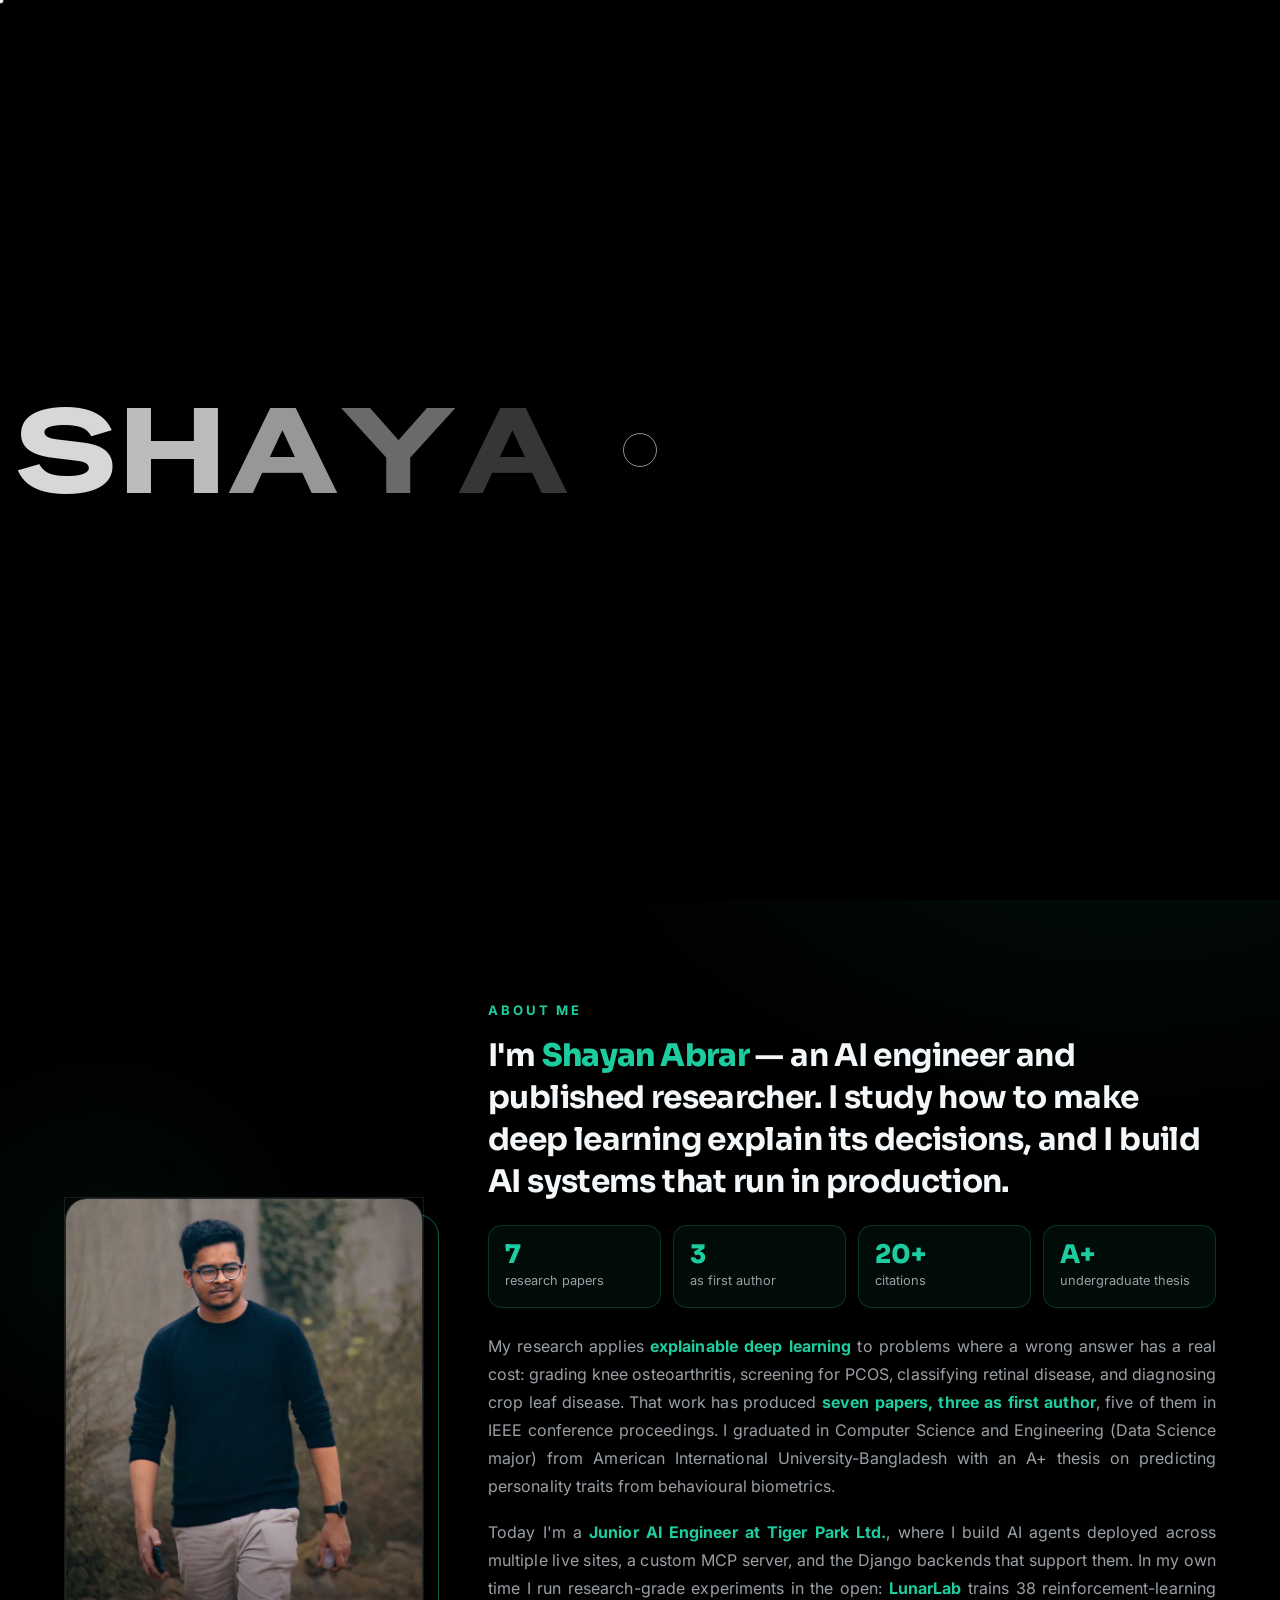
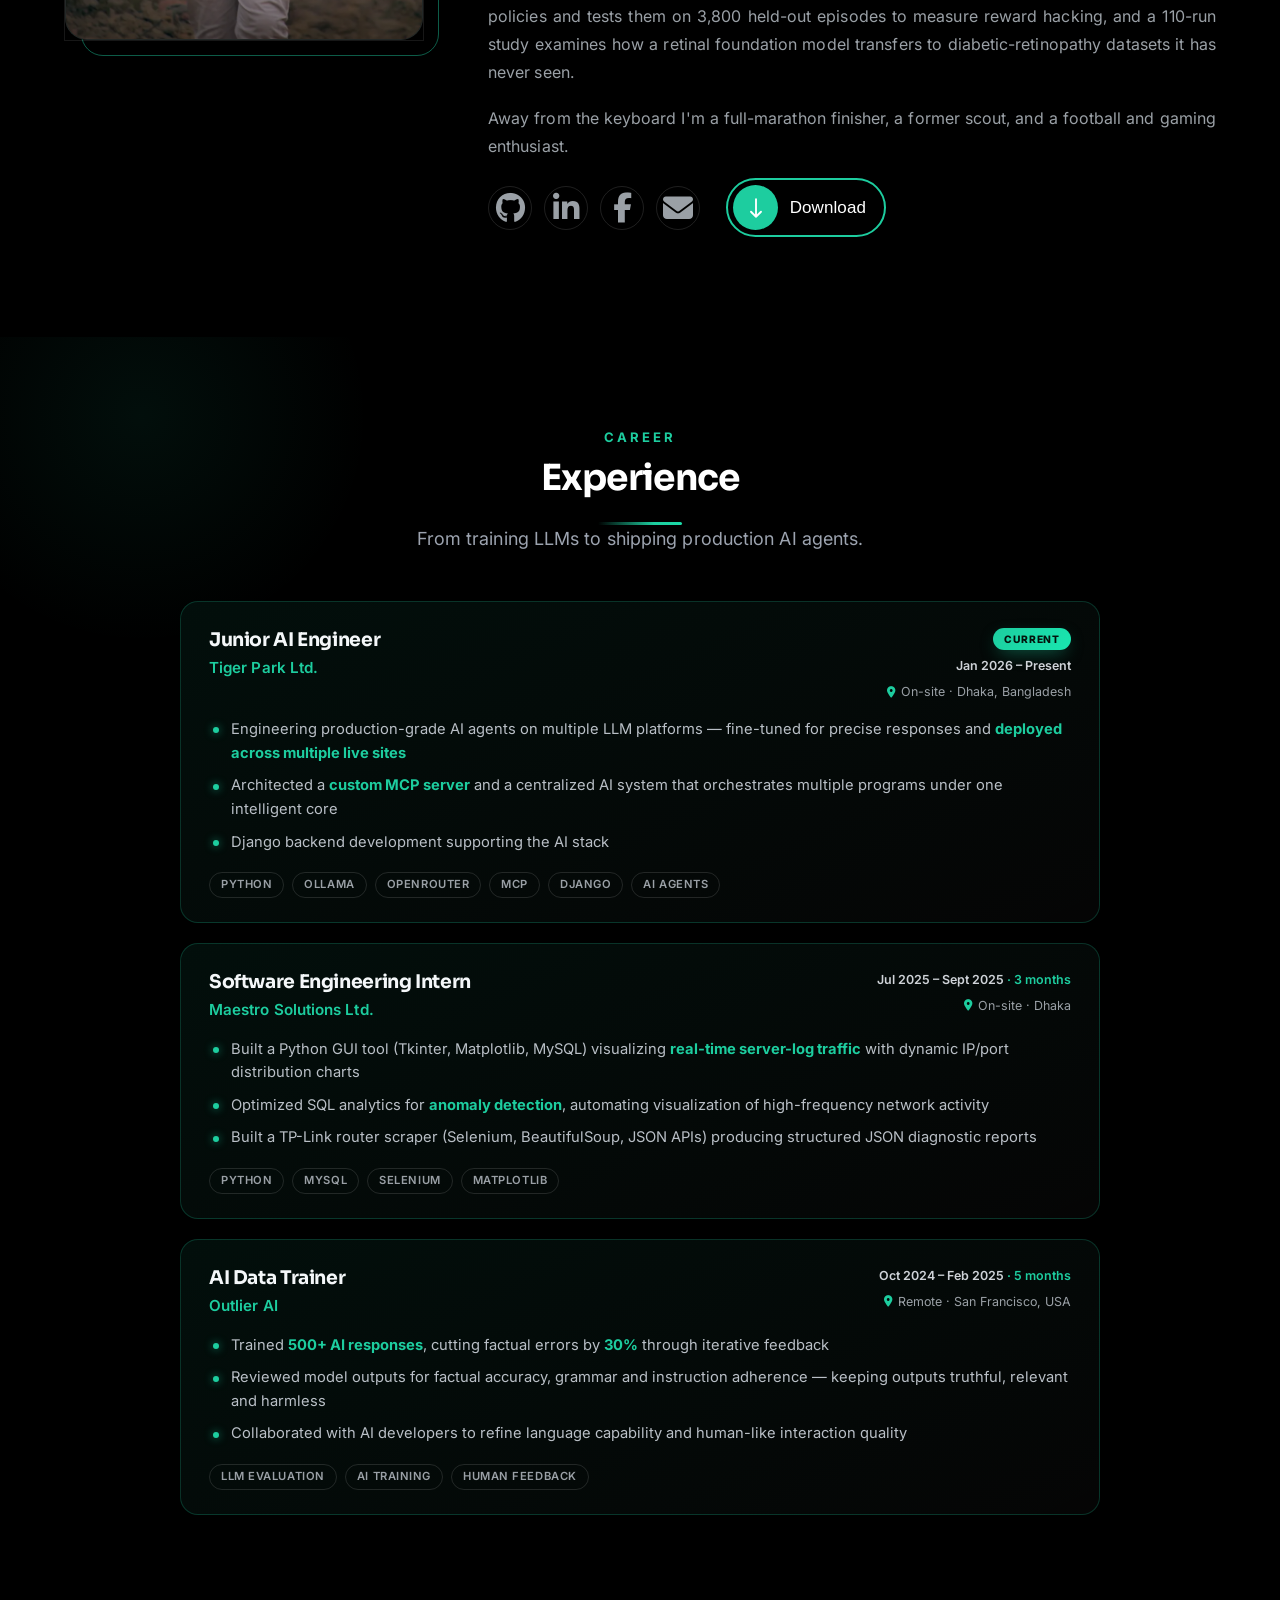
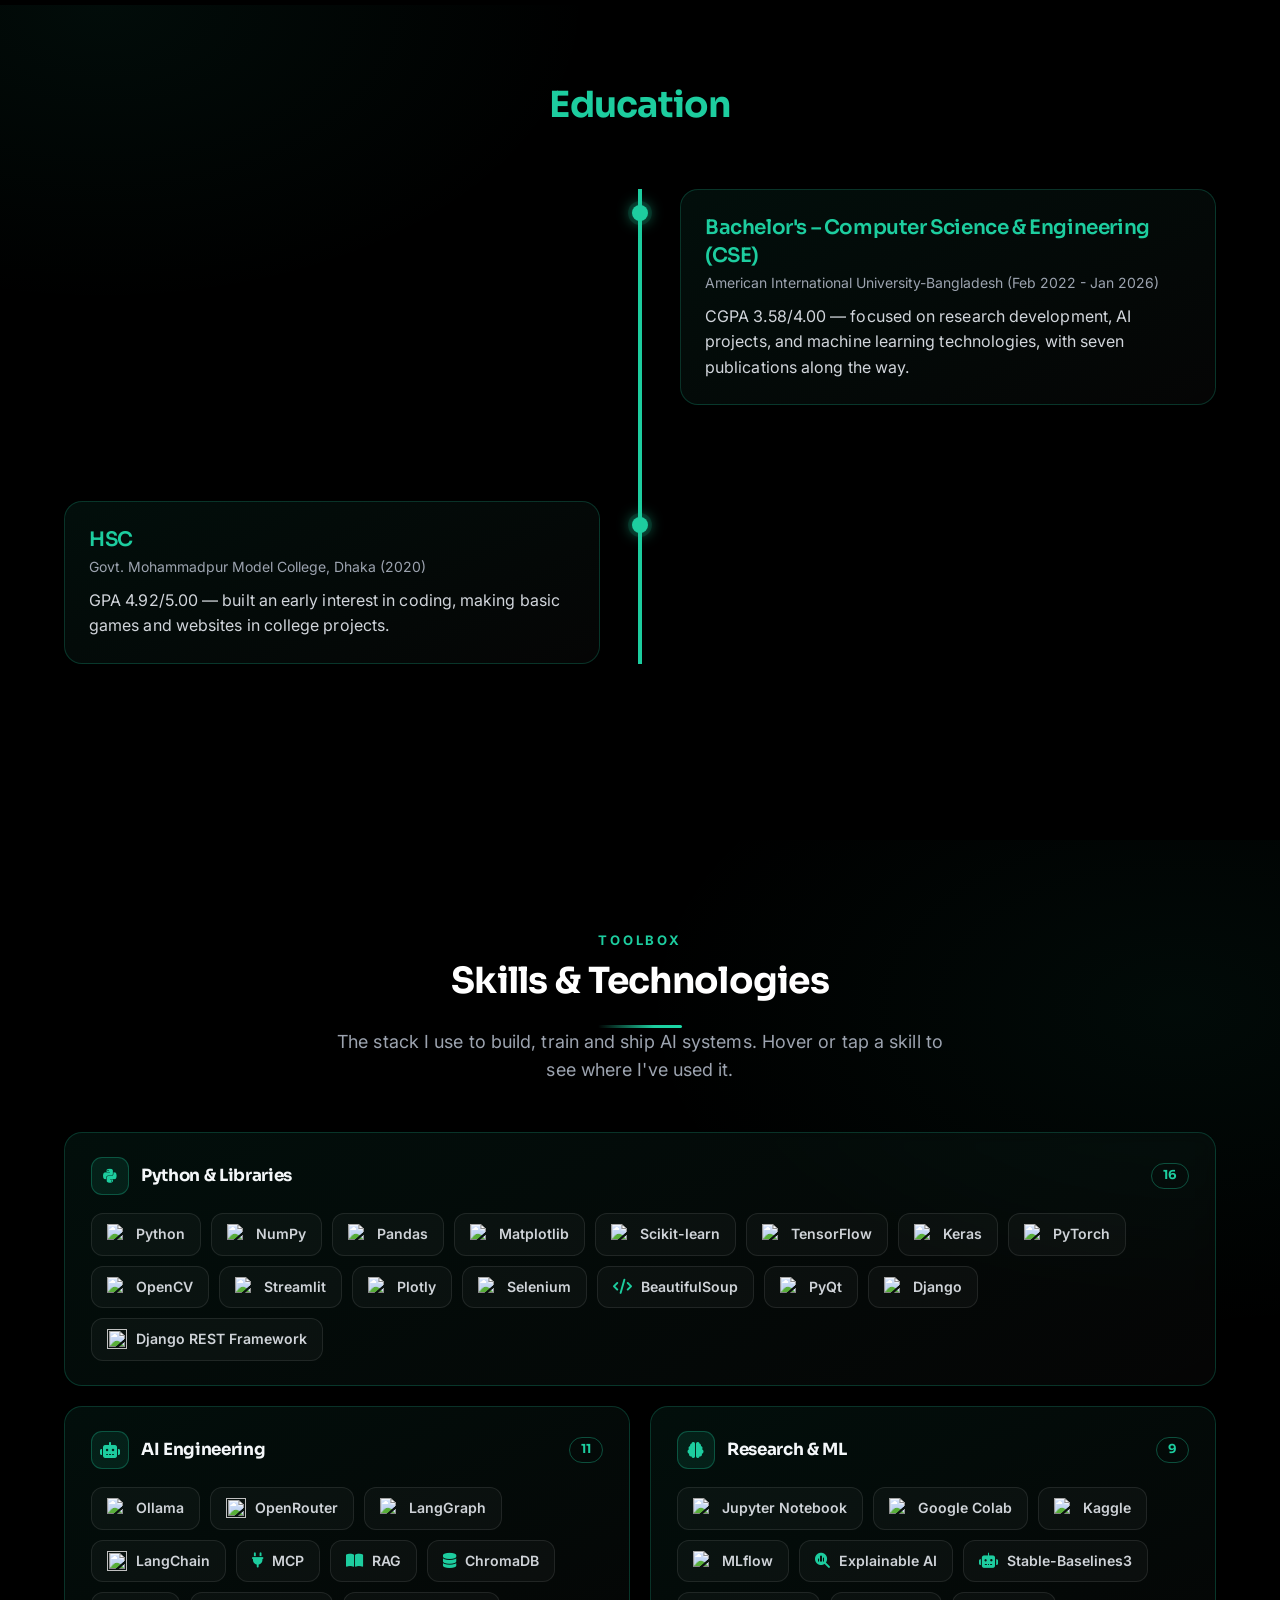
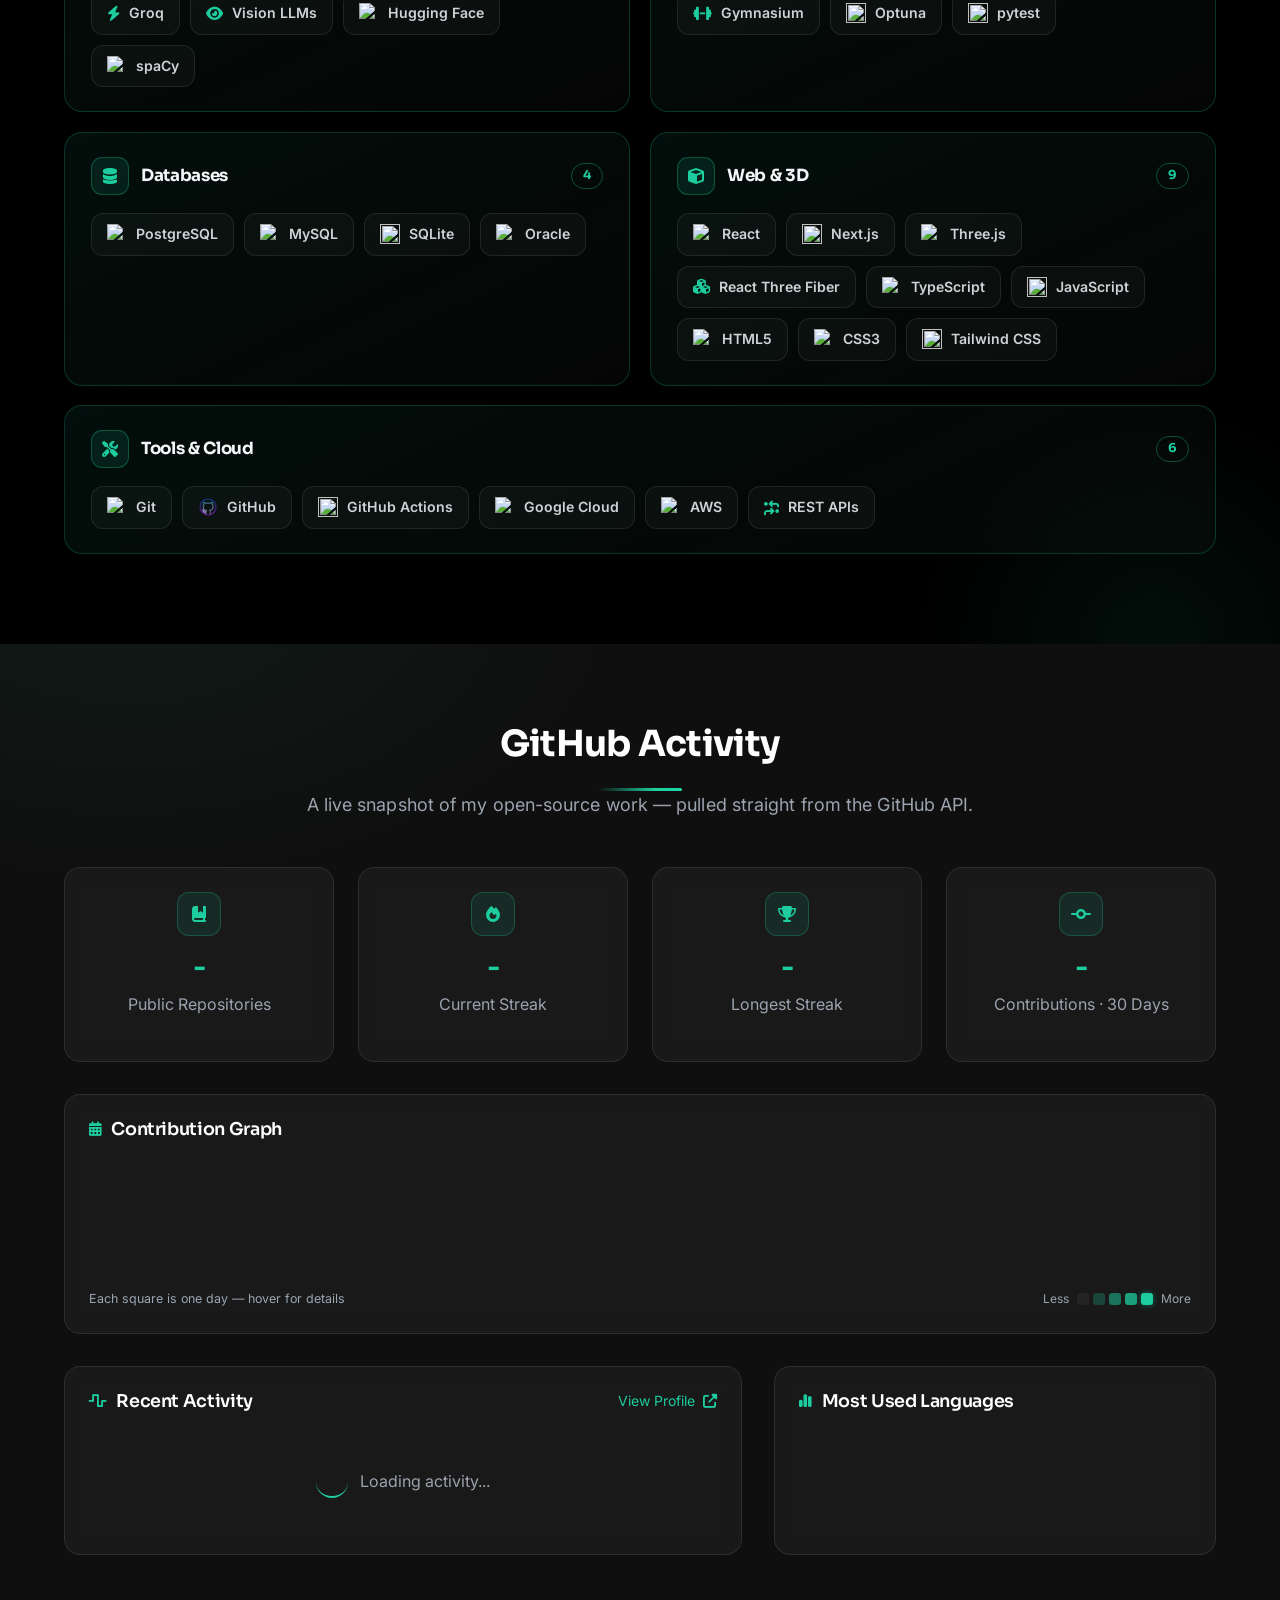
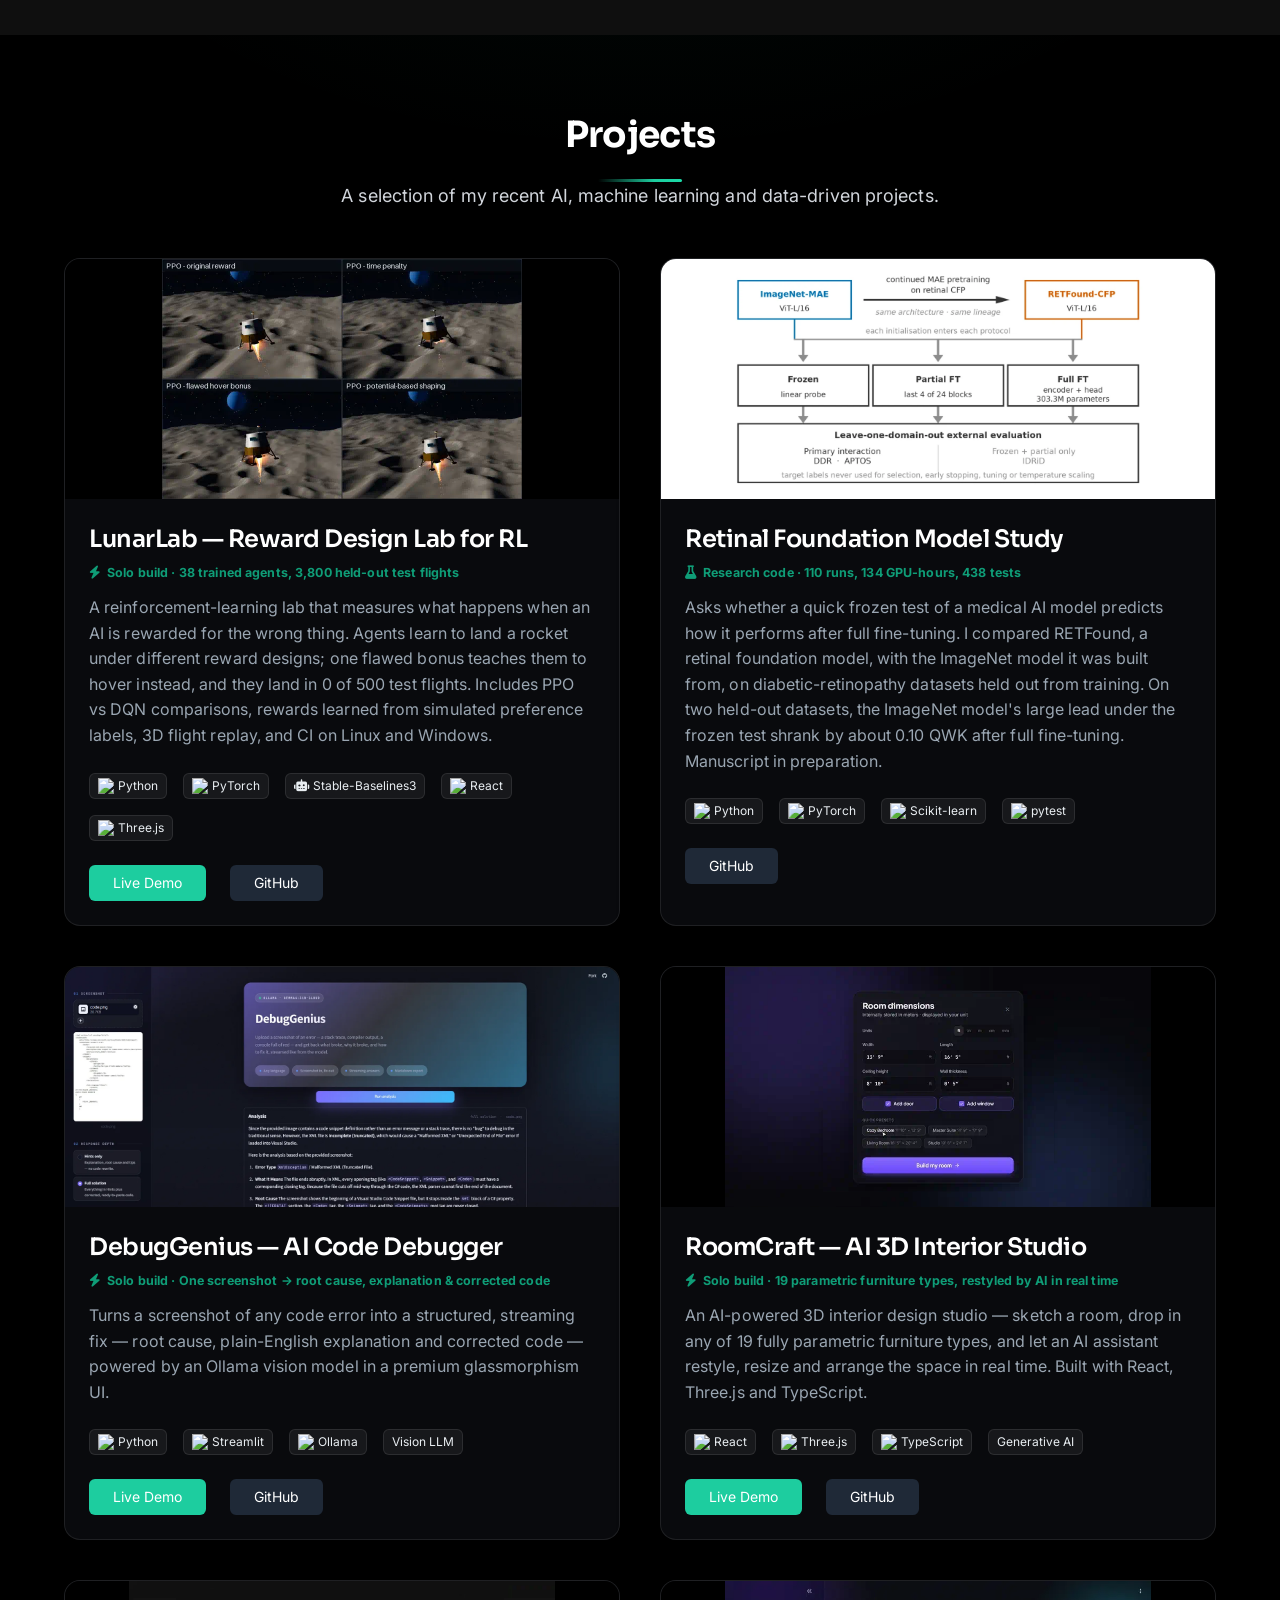
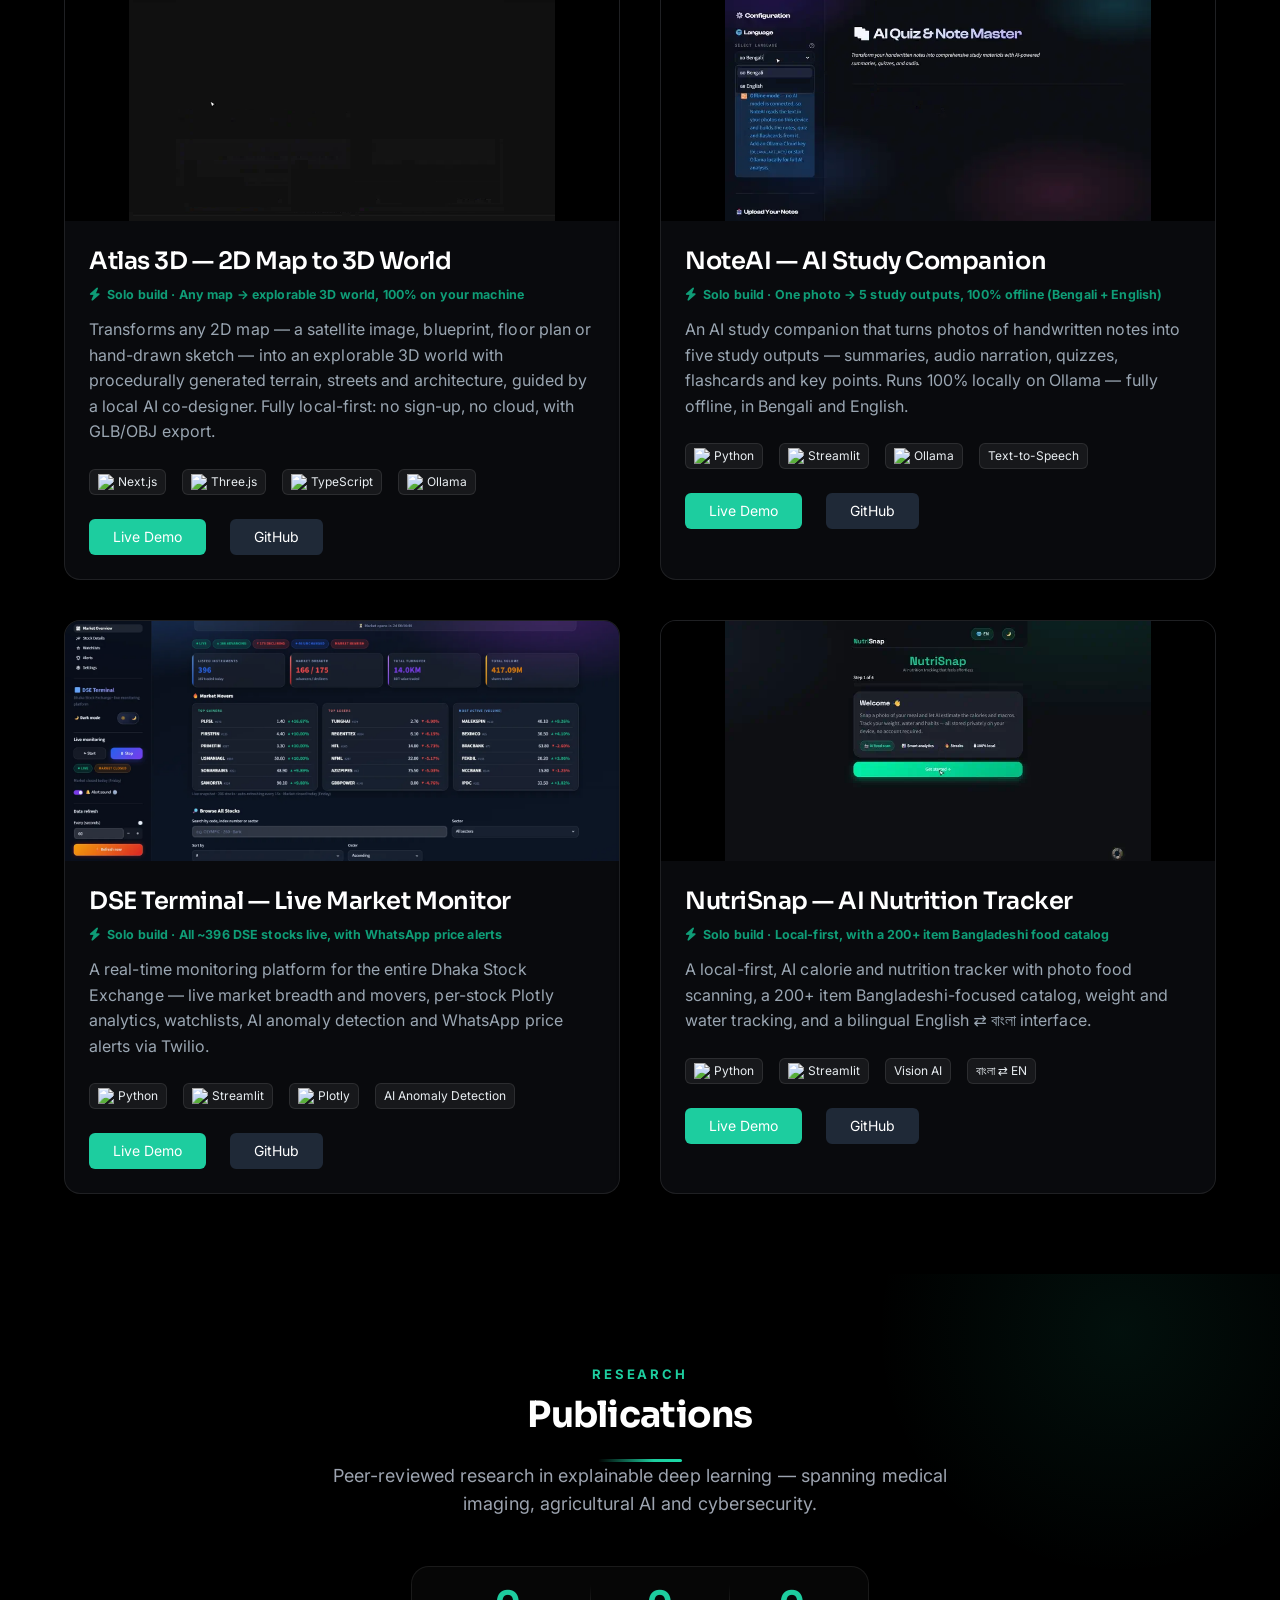
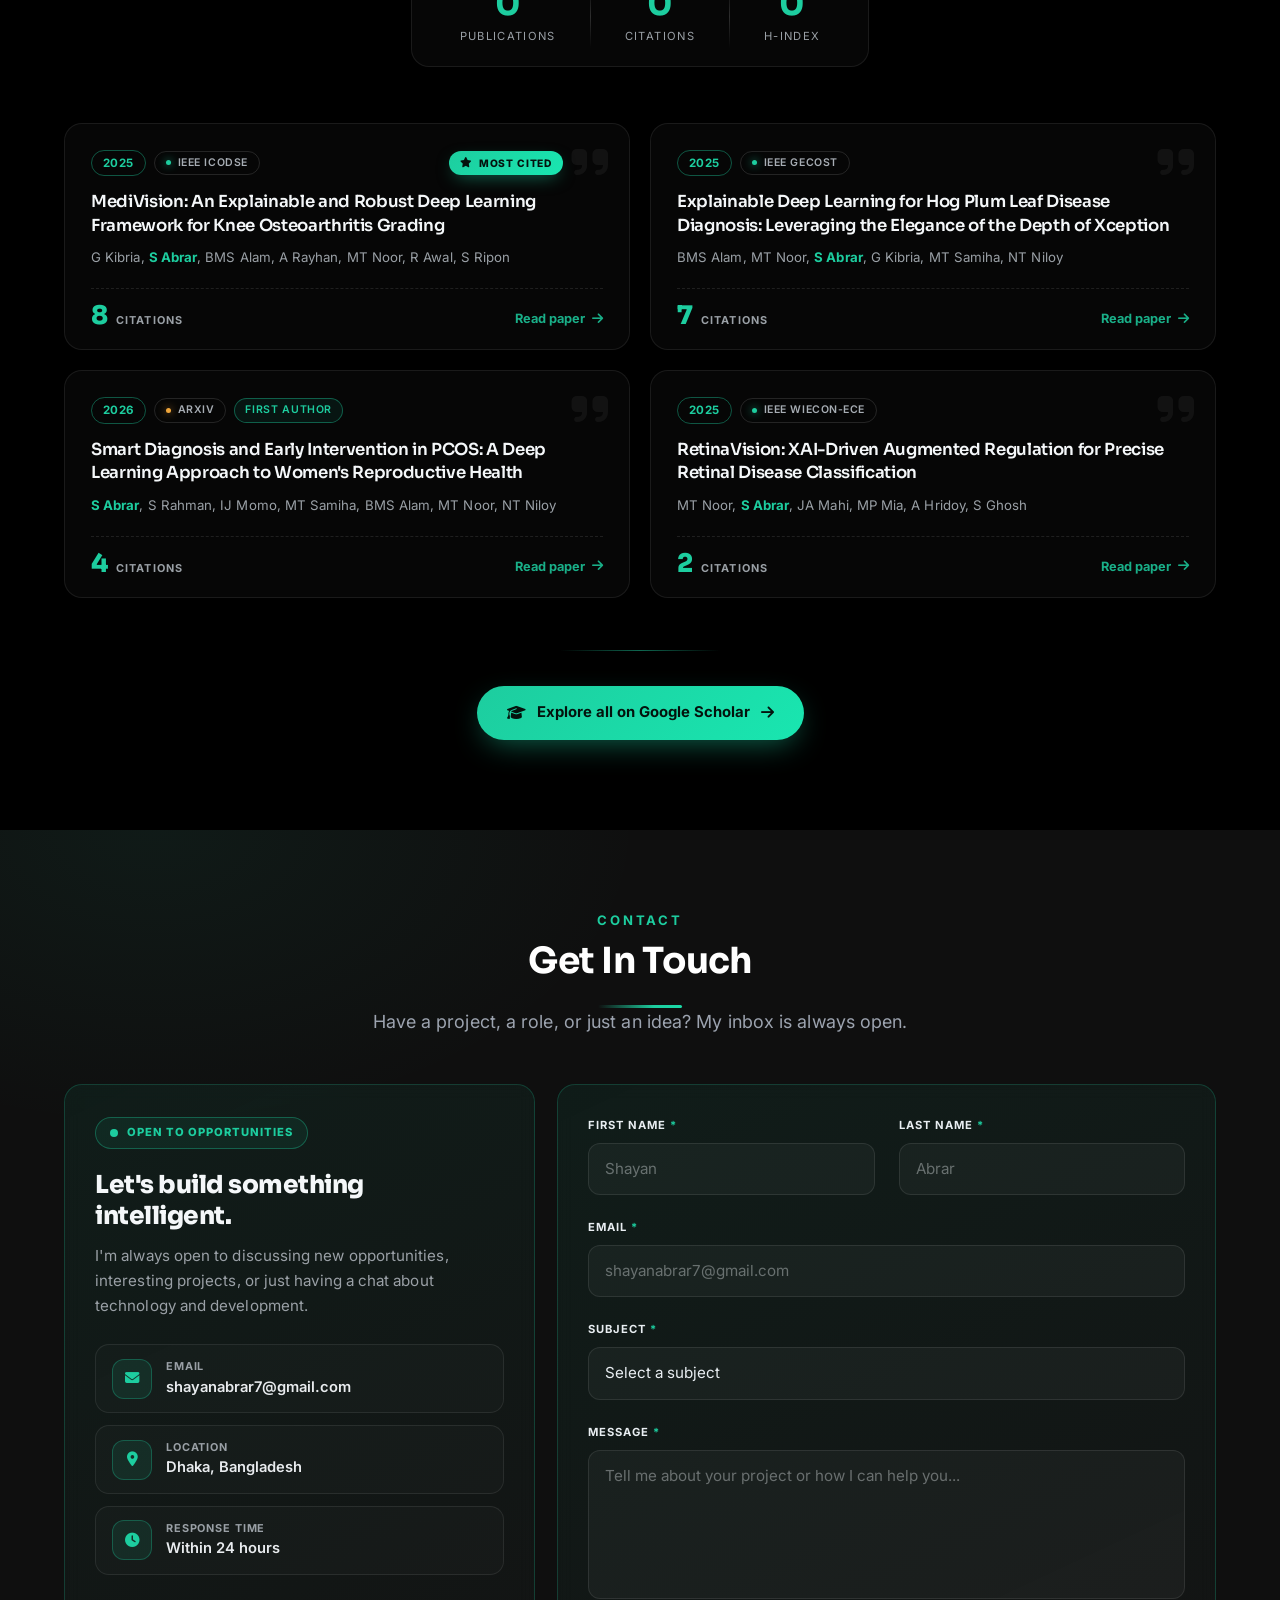
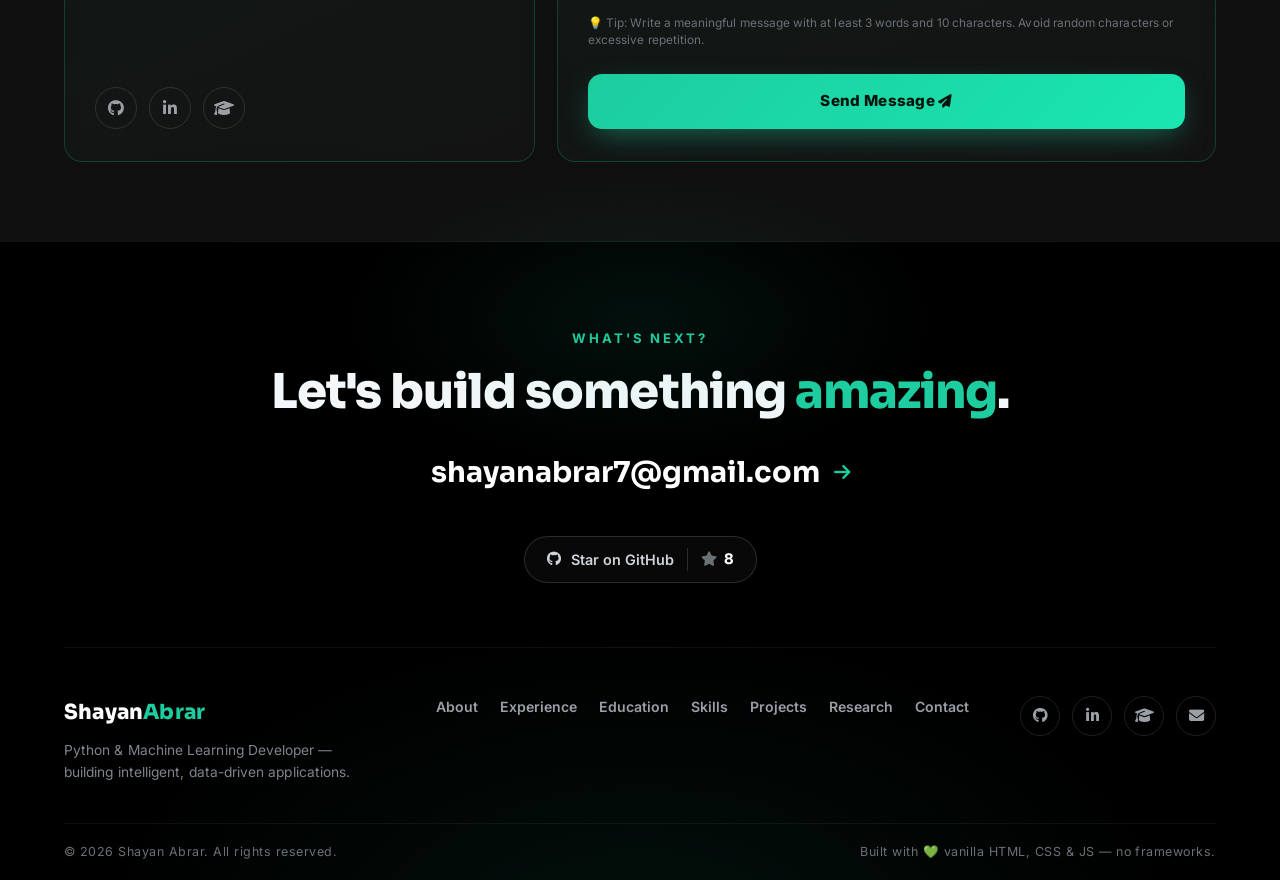
==== commit c42e5b94: "Update publications and resume - Publications: order featured papers by citations, move the Most cit" ====
--- a/index.html
+++ b/index.html
@@ -952,26 +952,12 @@
     <!-- Most influential work -->
     <div class="research-featured">
 
-      <a href="https://scholar.google.com/scholar?q=Explainable+Deep+Learning+Hog+Plum+Leaf+Disease+Xception" target="_blank" rel="noopener" class="pub-card pub-feat">
-        <i class="fas fa-quote-right pub-feat__mark" aria-hidden="true"></i>
-        <div class="pub-card__meta">
-          <span class="pub-year">2025</span>
-          <span class="pub-chip">IEEE GECOST</span>
-          <span class="pub-feat__badge"><i class="fas fa-star"></i> Most cited</span>
-        </div>
-        <h3 class="pub-title">Explainable Deep Learning for Hog Plum Leaf Disease Diagnosis: Leveraging the Depth of Xception</h3>
-        <p class="pub-authors">BMS Alam, MT Noor, <span class="pub-me">S Abrar</span>, G Kibria, MT Samiha, NT Niloy</p>
-        <div class="pub-feat__foot">
-          <span class="pub-feat__cites"><span class="pub-feat__cites-num">7</span> citations</span>
-          <span class="pub-read">Read paper <i class="fas fa-arrow-right"></i></span>
-        </div>
-      </a>
-
-      <a href="https://scholar.google.com/scholar?q=MediVision+Deep+Learning+Knee+Osteoarthritis+Grading" target="_blank" rel="noopener" class="pub-card pub-feat">
+      <a href="https://doi.org/10.1109/ICoDSE68111.2025.11351659" target="_blank" rel="noopener" class="pub-card pub-feat">
         <i class="fas fa-quote-right pub-feat__mark" aria-hidden="true"></i>
         <div class="pub-card__meta">
           <span class="pub-year">2025</span>
           <span class="pub-chip">IEEE ICoDSE</span>
+          <span class="pub-feat__badge"><i class="fas fa-star"></i> Most cited</span>
         </div>
         <h3 class="pub-title">MediVision: An Explainable and Robust Deep Learning Framework for Knee Osteoarthritis Grading</h3>
         <p class="pub-authors">G Kibria, <span class="pub-me">S Abrar</span>, BMS Alam, A Rayhan, MT Noor, R Awal, S Ripon</p>
@@ -981,22 +967,36 @@
         </div>
       </a>
 
-      <a href="https://scholar.google.com/scholar?q=Smart+Diagnosis+Early+Intervention+PCOS+Deep+Learning" target="_blank" rel="noopener" class="pub-card pub-feat">
+      <a href="https://doi.org/10.1109/GECOST66002.2025.11324532" target="_blank" rel="noopener" class="pub-card pub-feat">
+        <i class="fas fa-quote-right pub-feat__mark" aria-hidden="true"></i>
+        <div class="pub-card__meta">
+          <span class="pub-year">2025</span>
+          <span class="pub-chip">IEEE GECOST</span>
+        </div>
+        <h3 class="pub-title">Explainable Deep Learning for Hog Plum Leaf Disease Diagnosis: Leveraging the Elegance of the Depth of Xception</h3>
+        <p class="pub-authors">BMS Alam, MT Noor, <span class="pub-me">S Abrar</span>, G Kibria, MT Samiha, NT Niloy</p>
+        <div class="pub-feat__foot">
+          <span class="pub-feat__cites"><span class="pub-feat__cites-num">7</span> citations</span>
+          <span class="pub-read">Read paper <i class="fas fa-arrow-right"></i></span>
+        </div>
+      </a>
+
+      <a href="https://arxiv.org/abs/2602.04944" target="_blank" rel="noopener" class="pub-card pub-feat">
         <i class="fas fa-quote-right pub-feat__mark" aria-hidden="true"></i>
         <div class="pub-card__meta">
           <span class="pub-year">2026</span>
           <span class="pub-chip pub-chip--arxiv">arXiv</span>
           <span class="pub-tag pub-tag--author">First author</span>
         </div>
-        <h3 class="pub-title">Smart Diagnosis and Early Intervention in PCOS: A Deep Learning Approach to Women's Reproductive Health</h3>
-        <p class="pub-authors"><span class="pub-me">S Abrar</span>, S Rahman, IJ Momo, MT Samiha, BM Alam, MT Noor, NT Niloy</p>
+        <h3 class="pub-title">Smart Diagnosis and Early Intervention in PCOS: A Deep Learning Approach to Women&#39;s Reproductive Health</h3>
+        <p class="pub-authors"><span class="pub-me">S Abrar</span>, S Rahman, IJ Momo, MT Samiha, BMS Alam, MT Noor, NT Niloy</p>
         <div class="pub-feat__foot">
           <span class="pub-feat__cites"><span class="pub-feat__cites-num">4</span> citations</span>
           <span class="pub-read">Read paper <i class="fas fa-arrow-right"></i></span>
         </div>
       </a>
 
-      <a href="https://scholar.google.com/scholar?q=RetinaVision+XAI+Retinal+Disease+Classification+Deep+Learning" target="_blank" rel="noopener" class="pub-card pub-feat">
+      <a href="https://doi.org/10.1109/WIECON-ECE69386.2025.11526686" target="_blank" rel="noopener" class="pub-card pub-feat">
         <i class="fas fa-quote-right pub-feat__mark" aria-hidden="true"></i>
         <div class="pub-card__meta">
           <span class="pub-year">2025</span>
